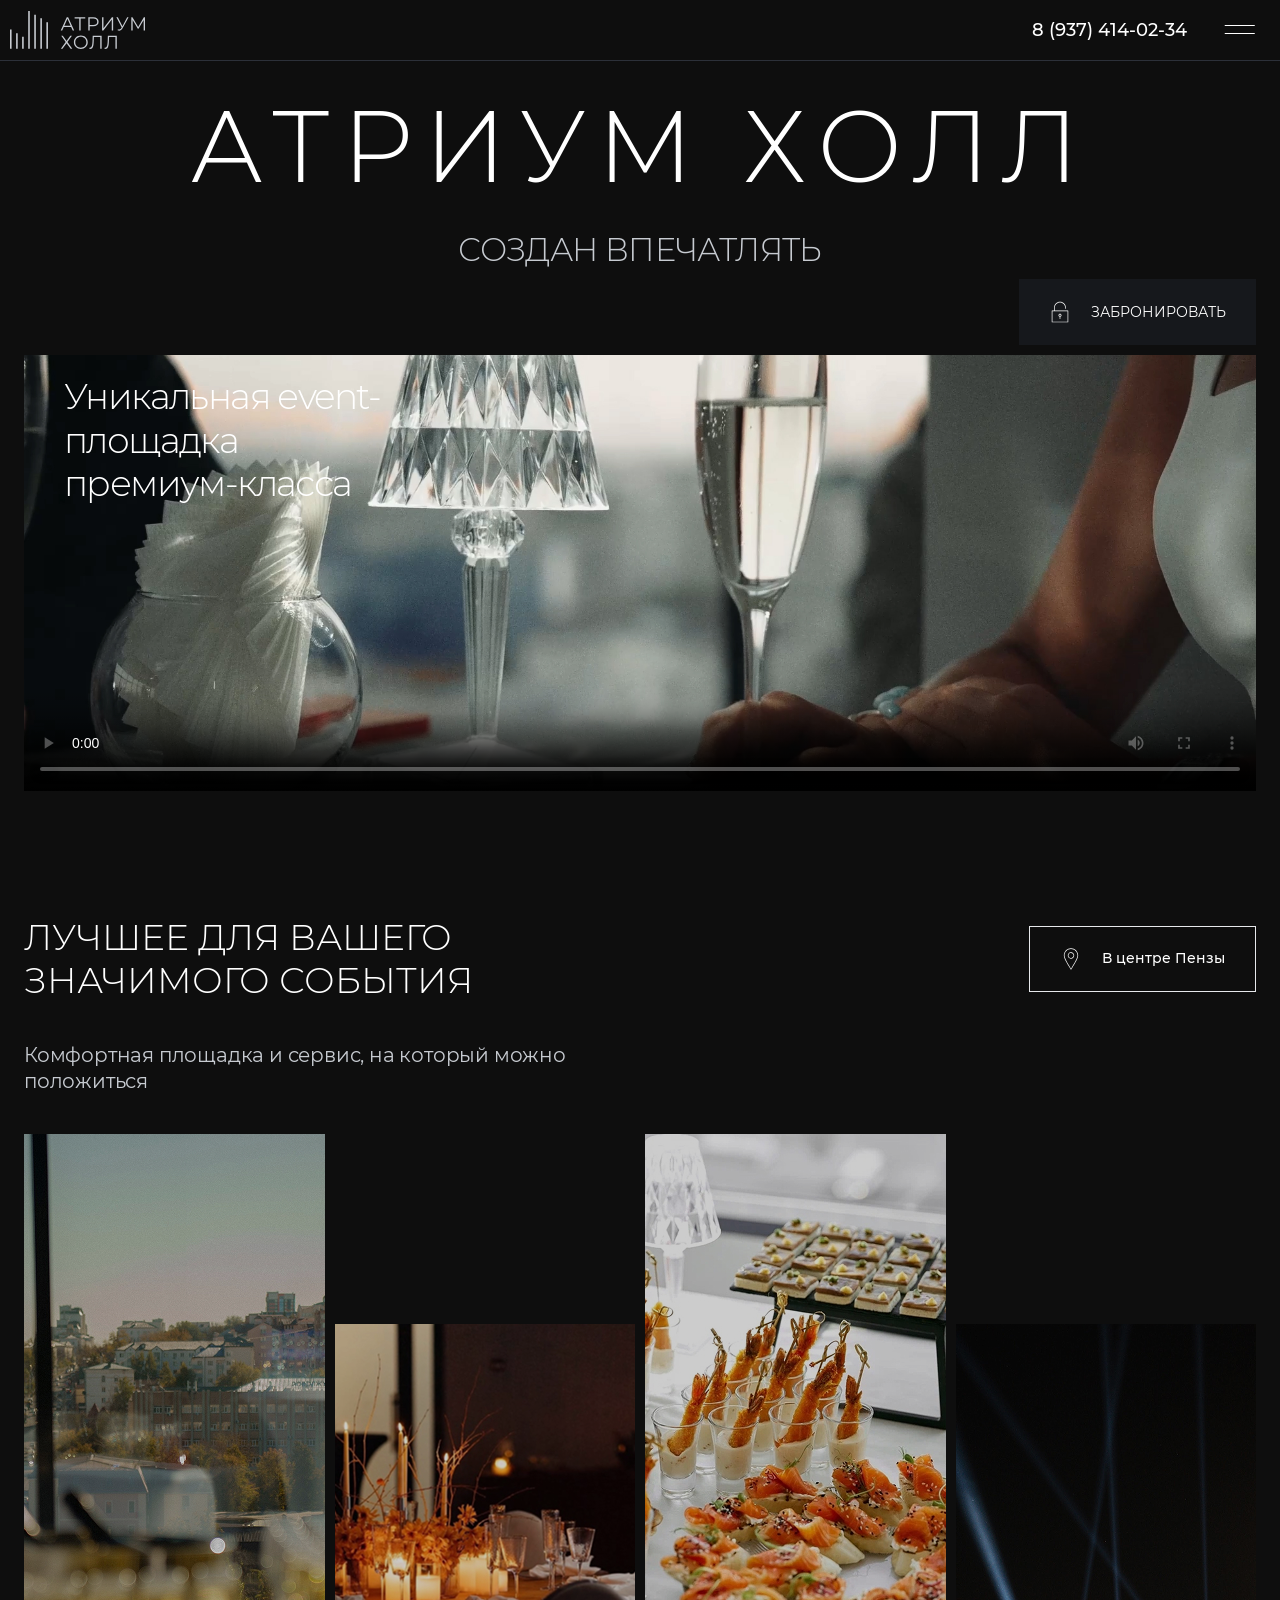
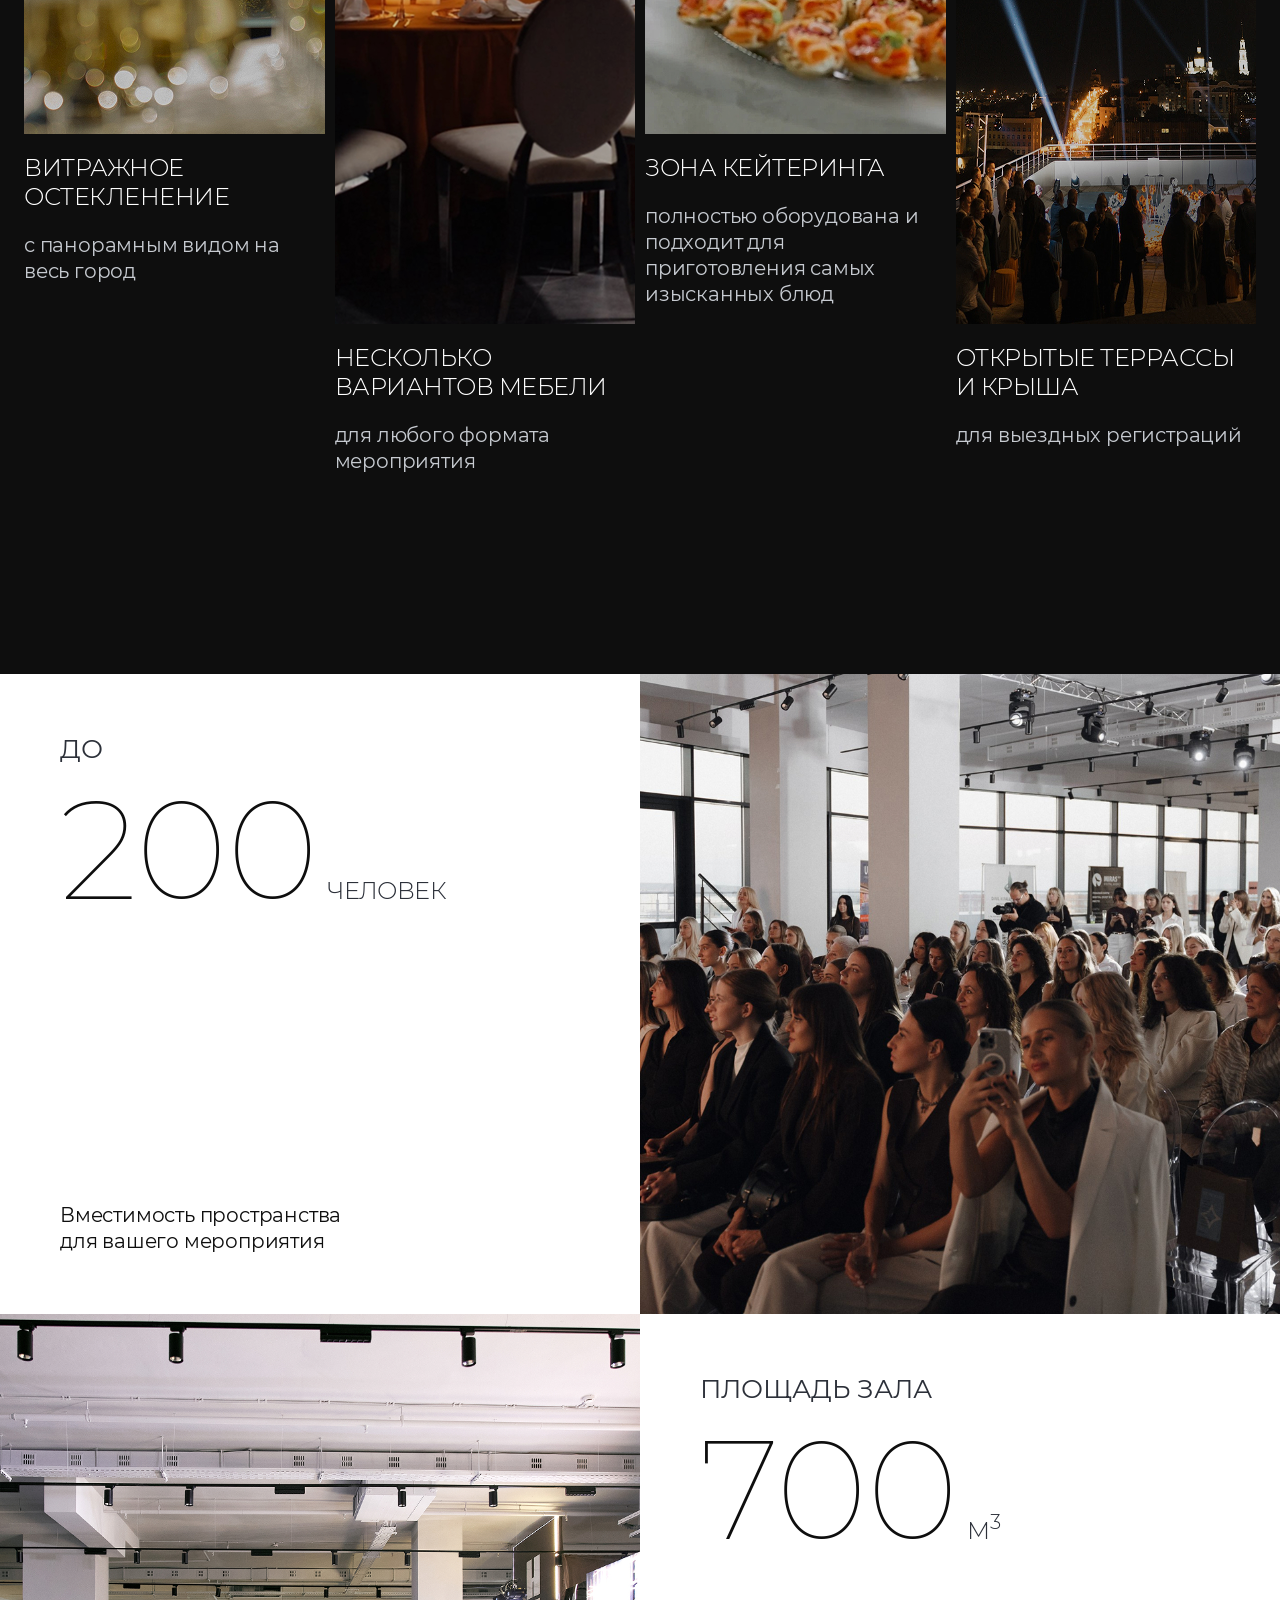
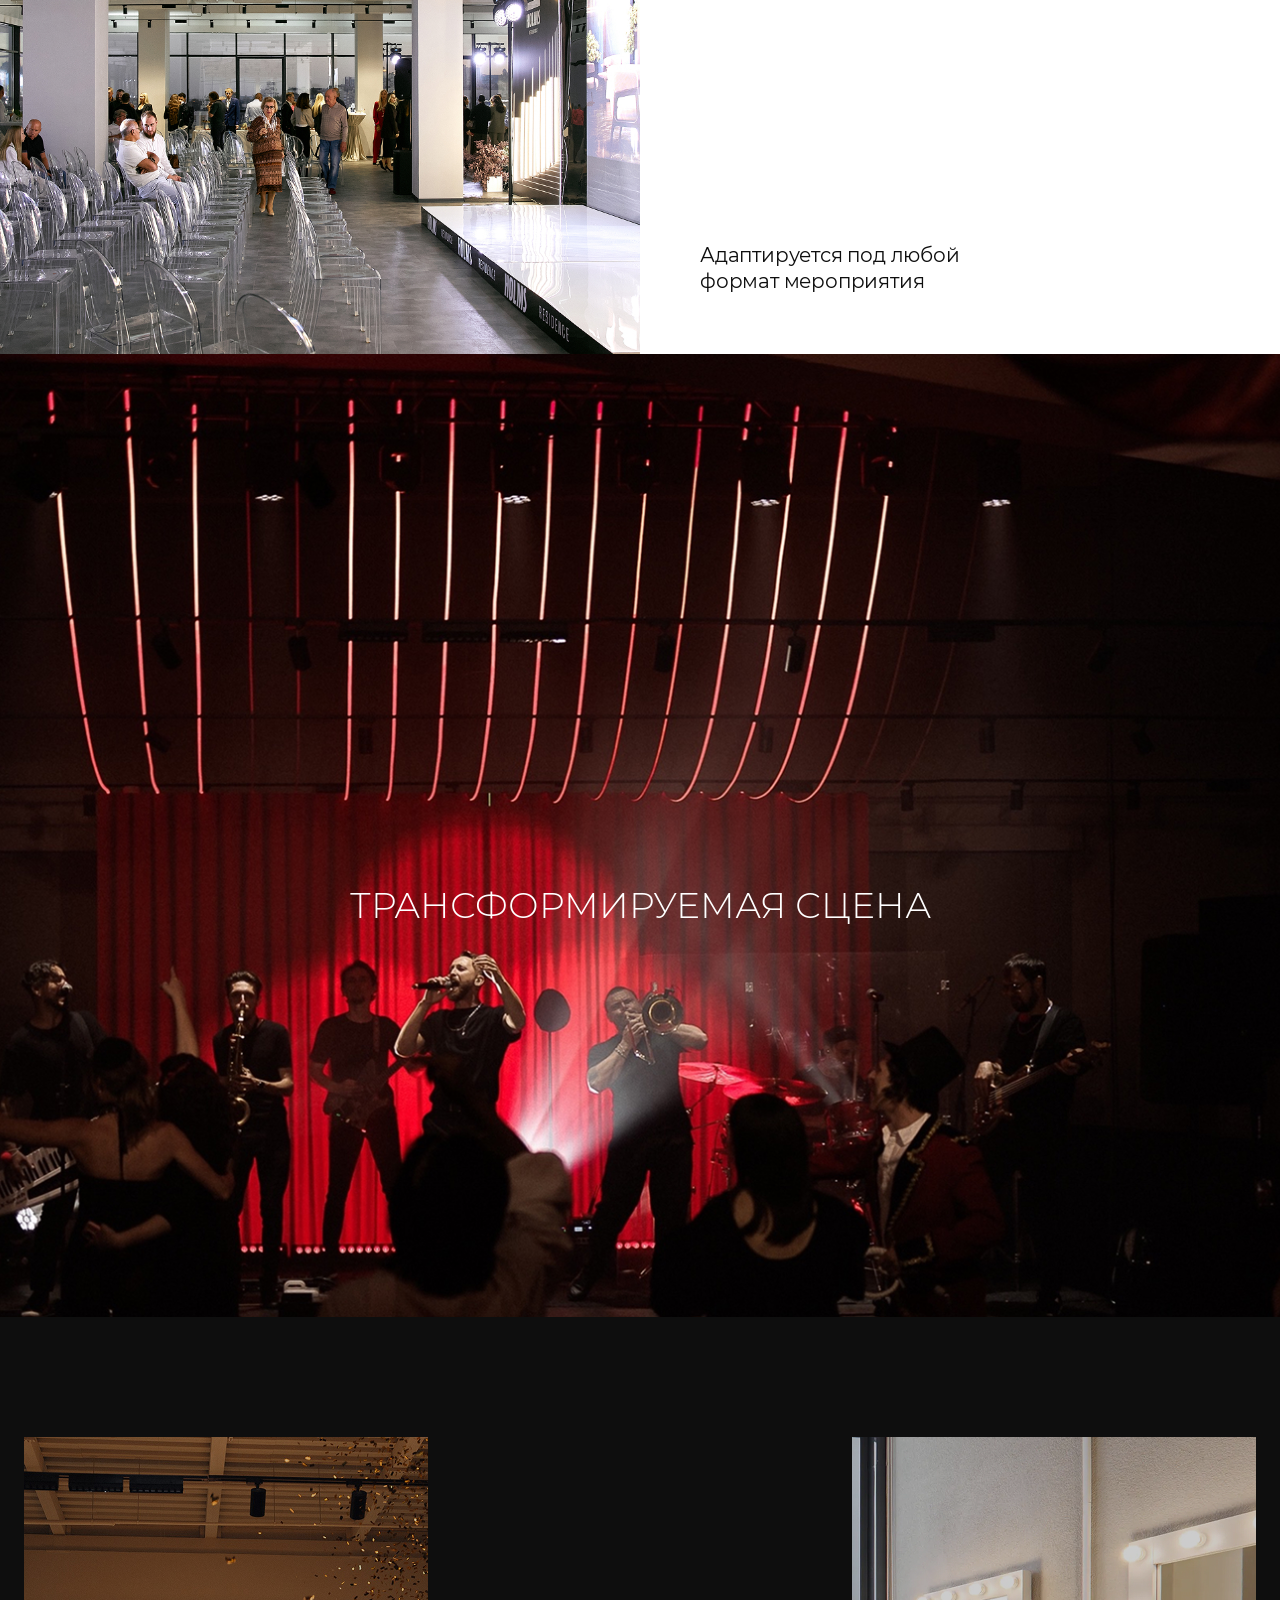
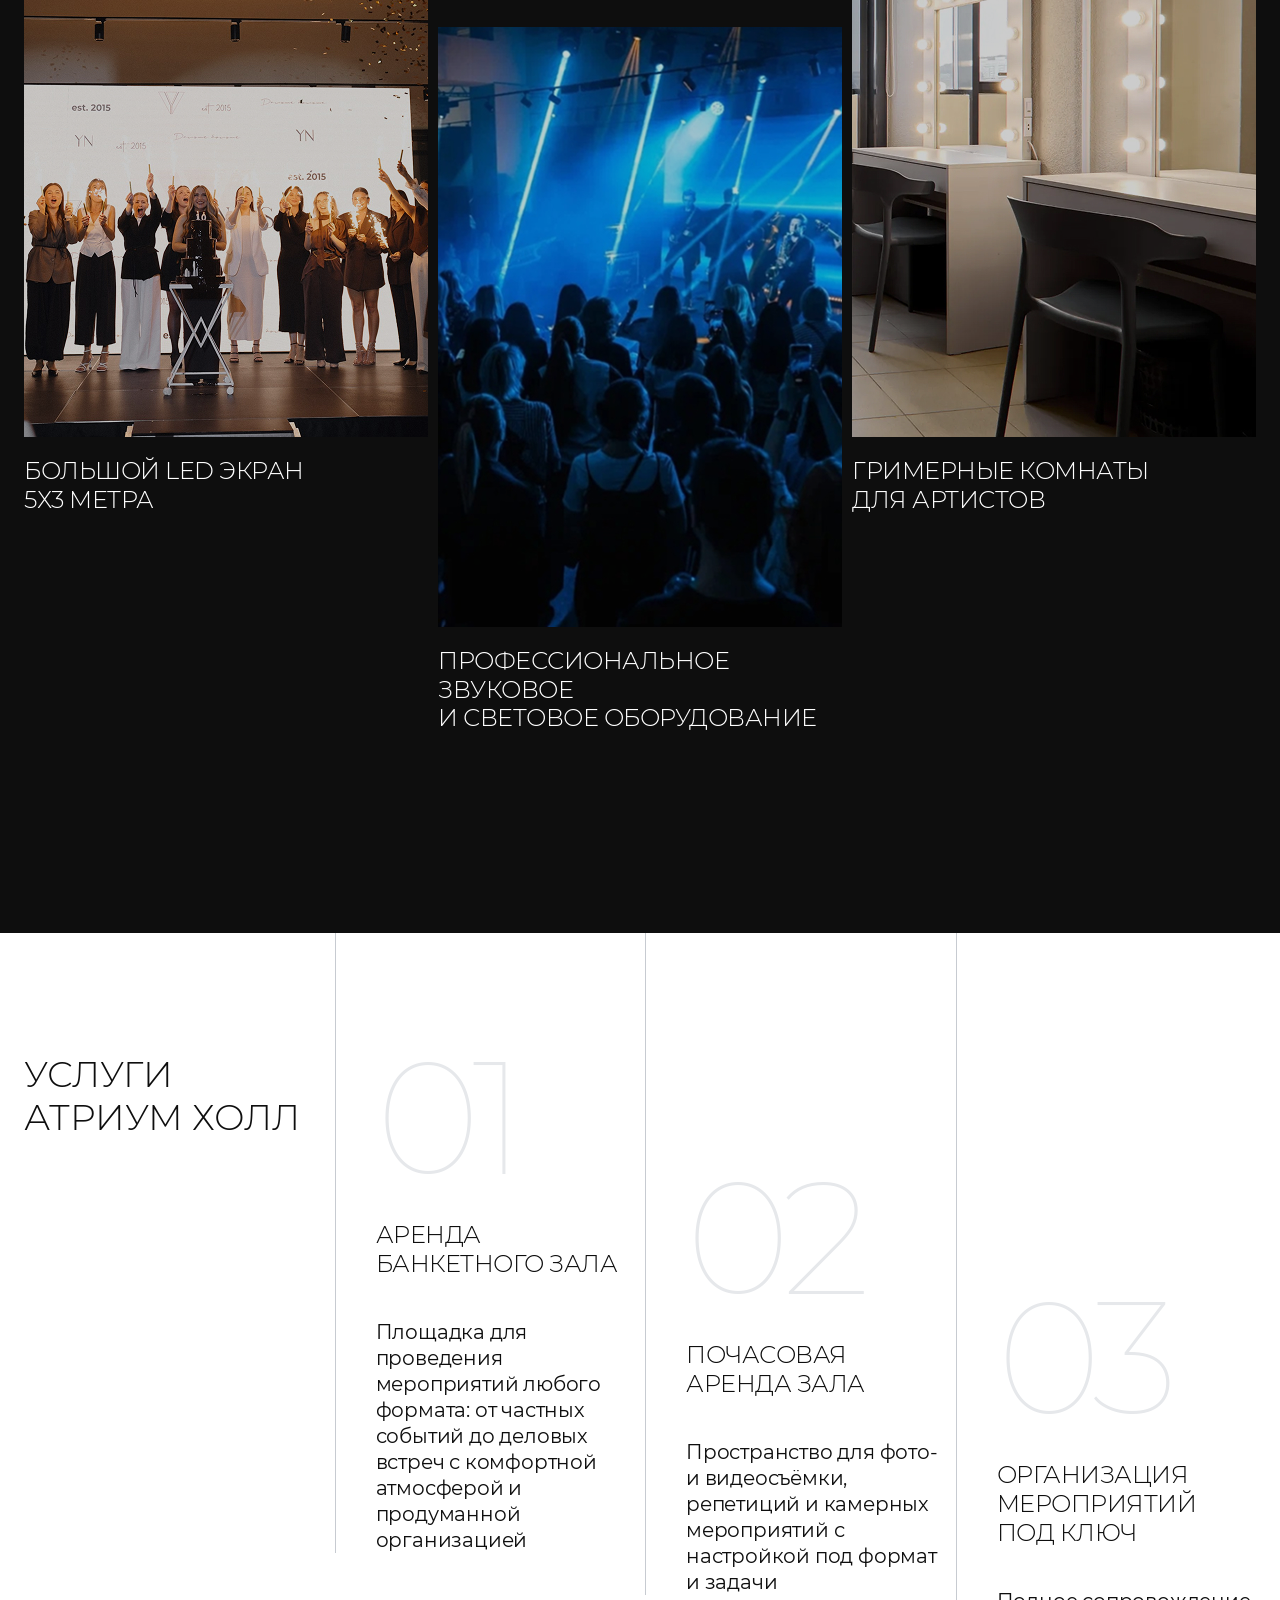
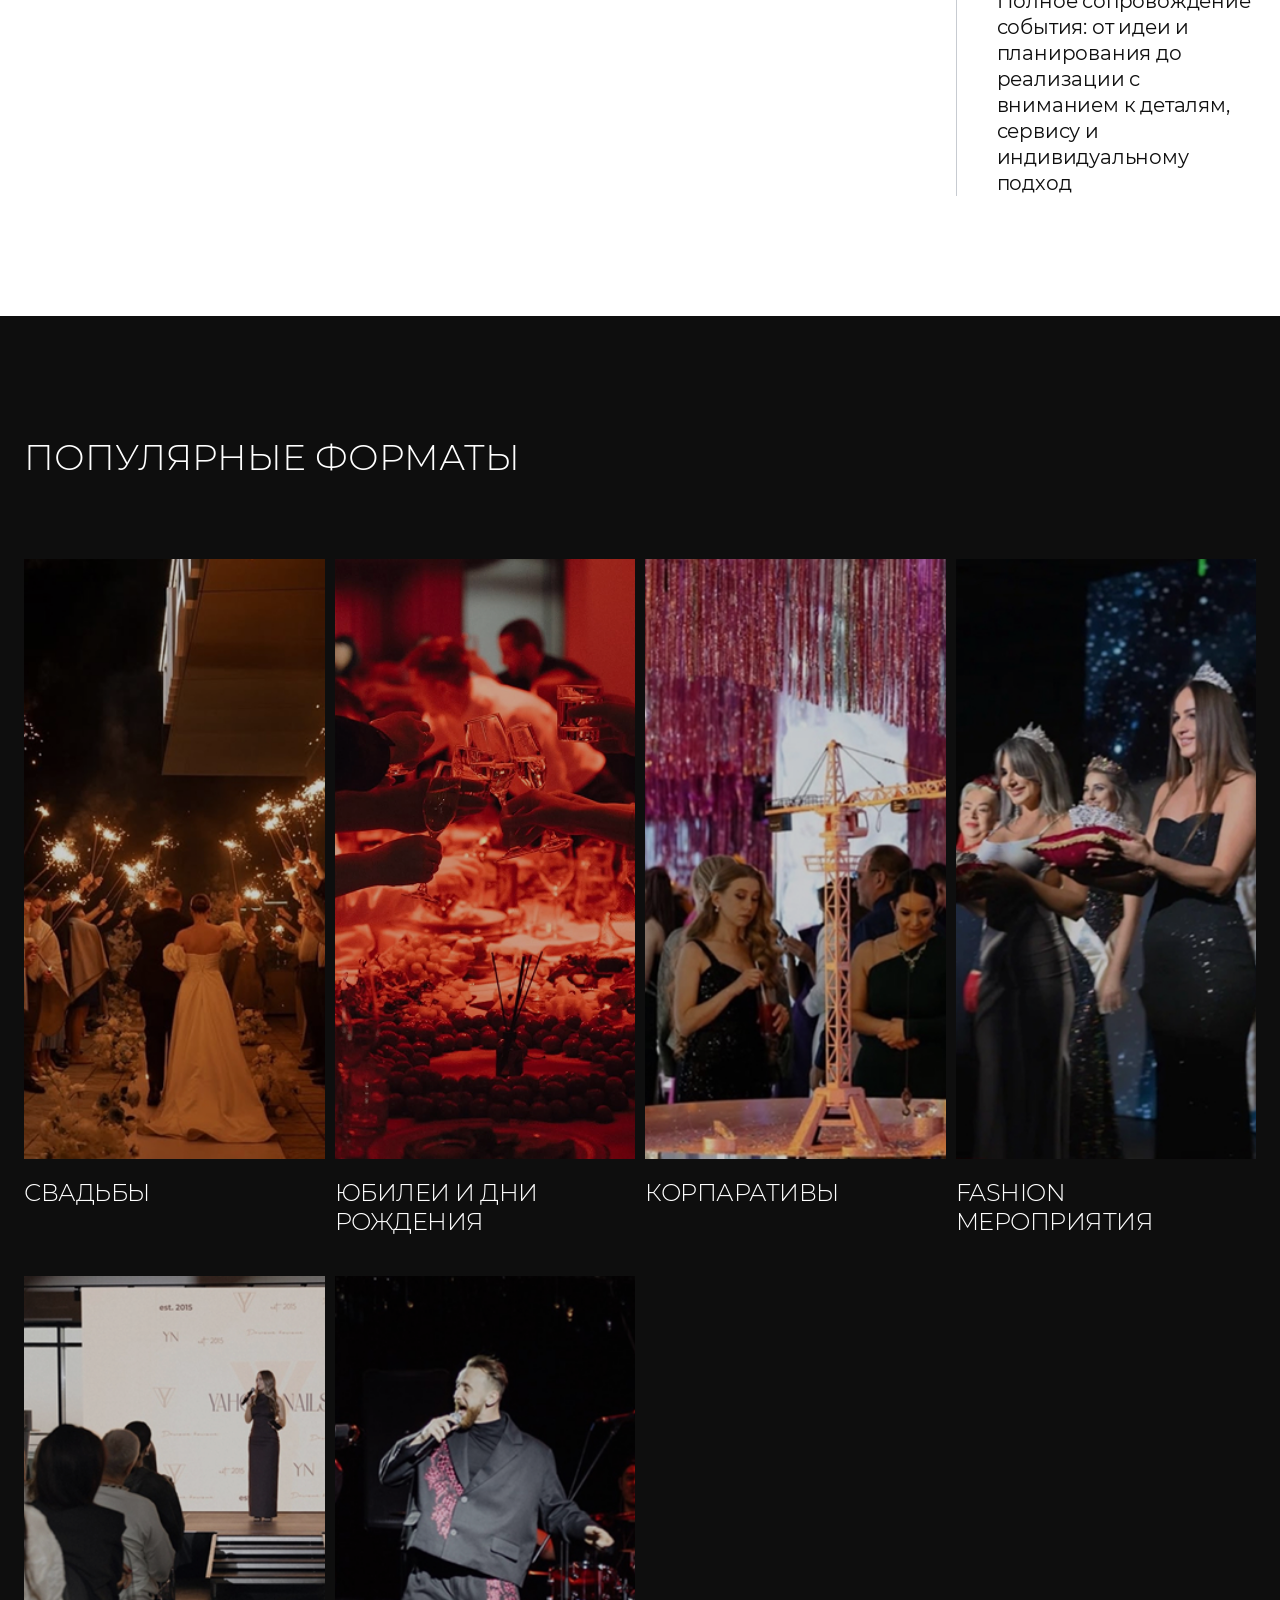
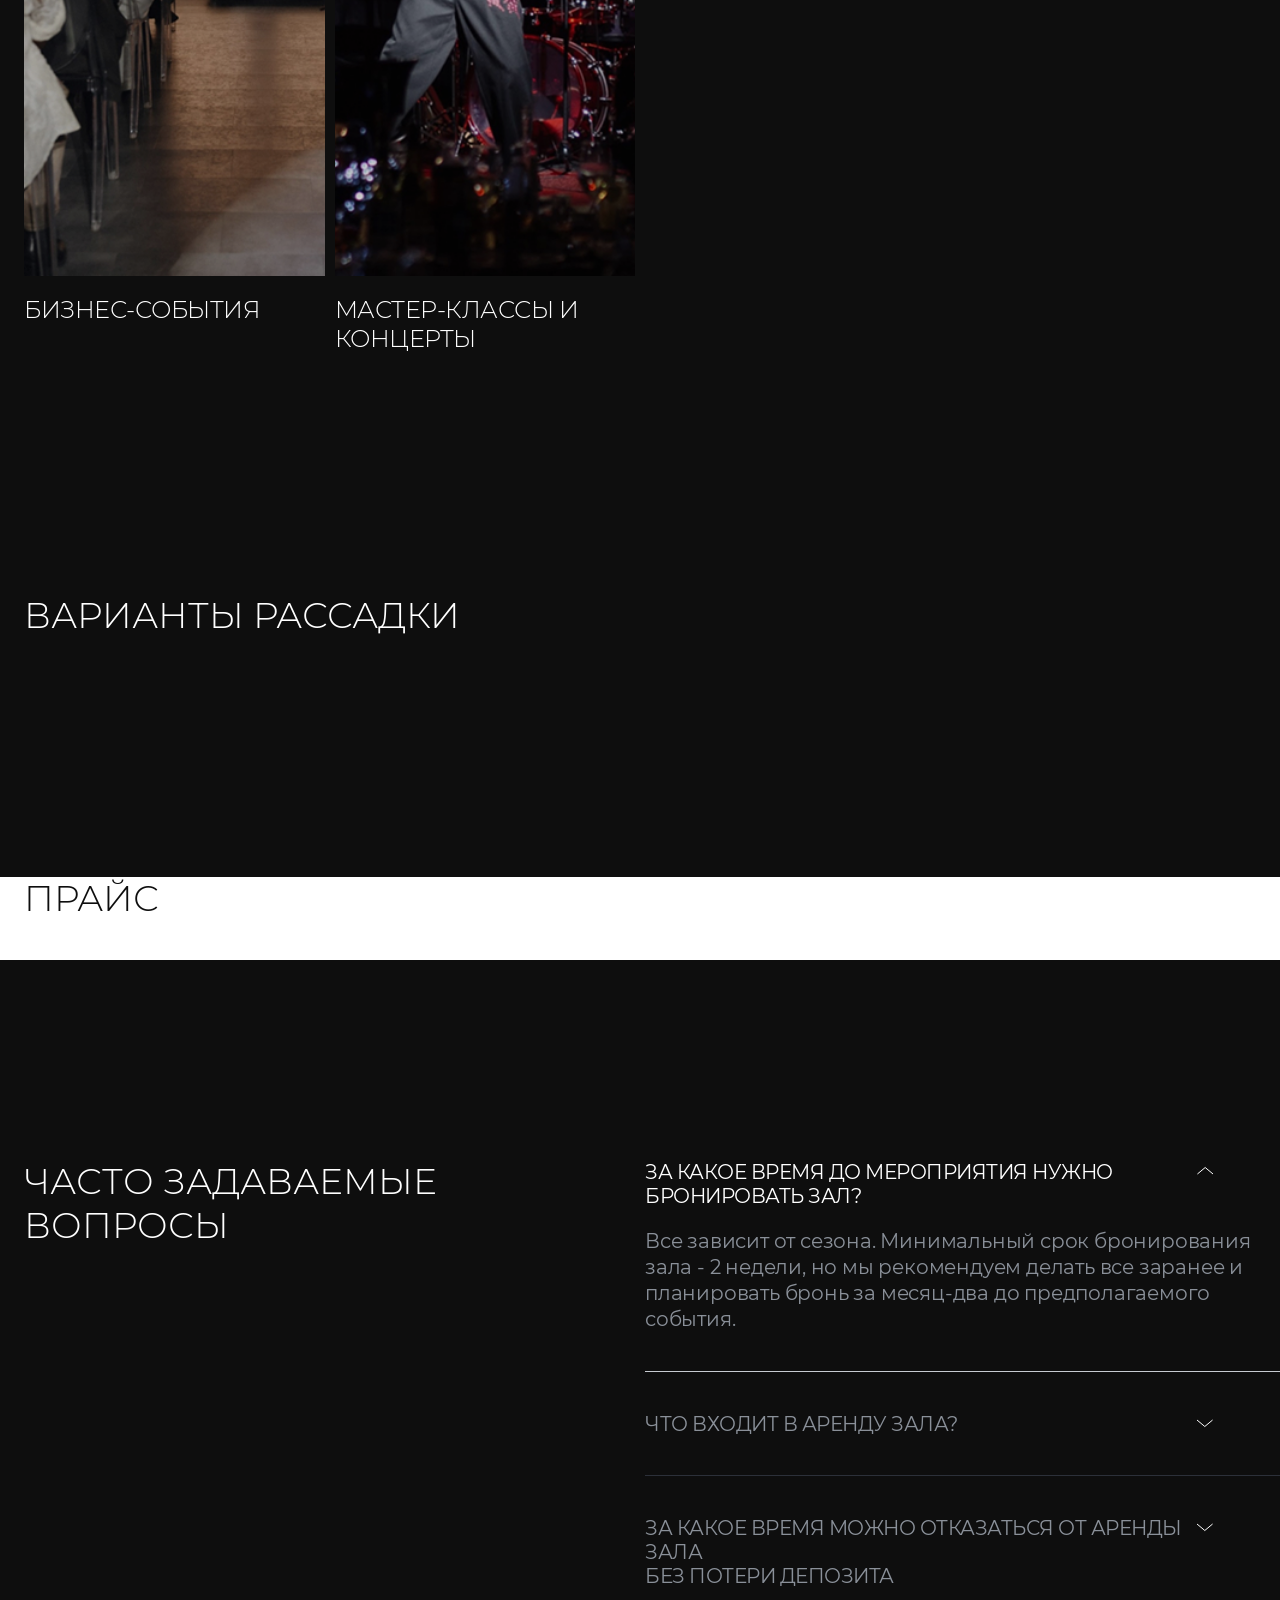
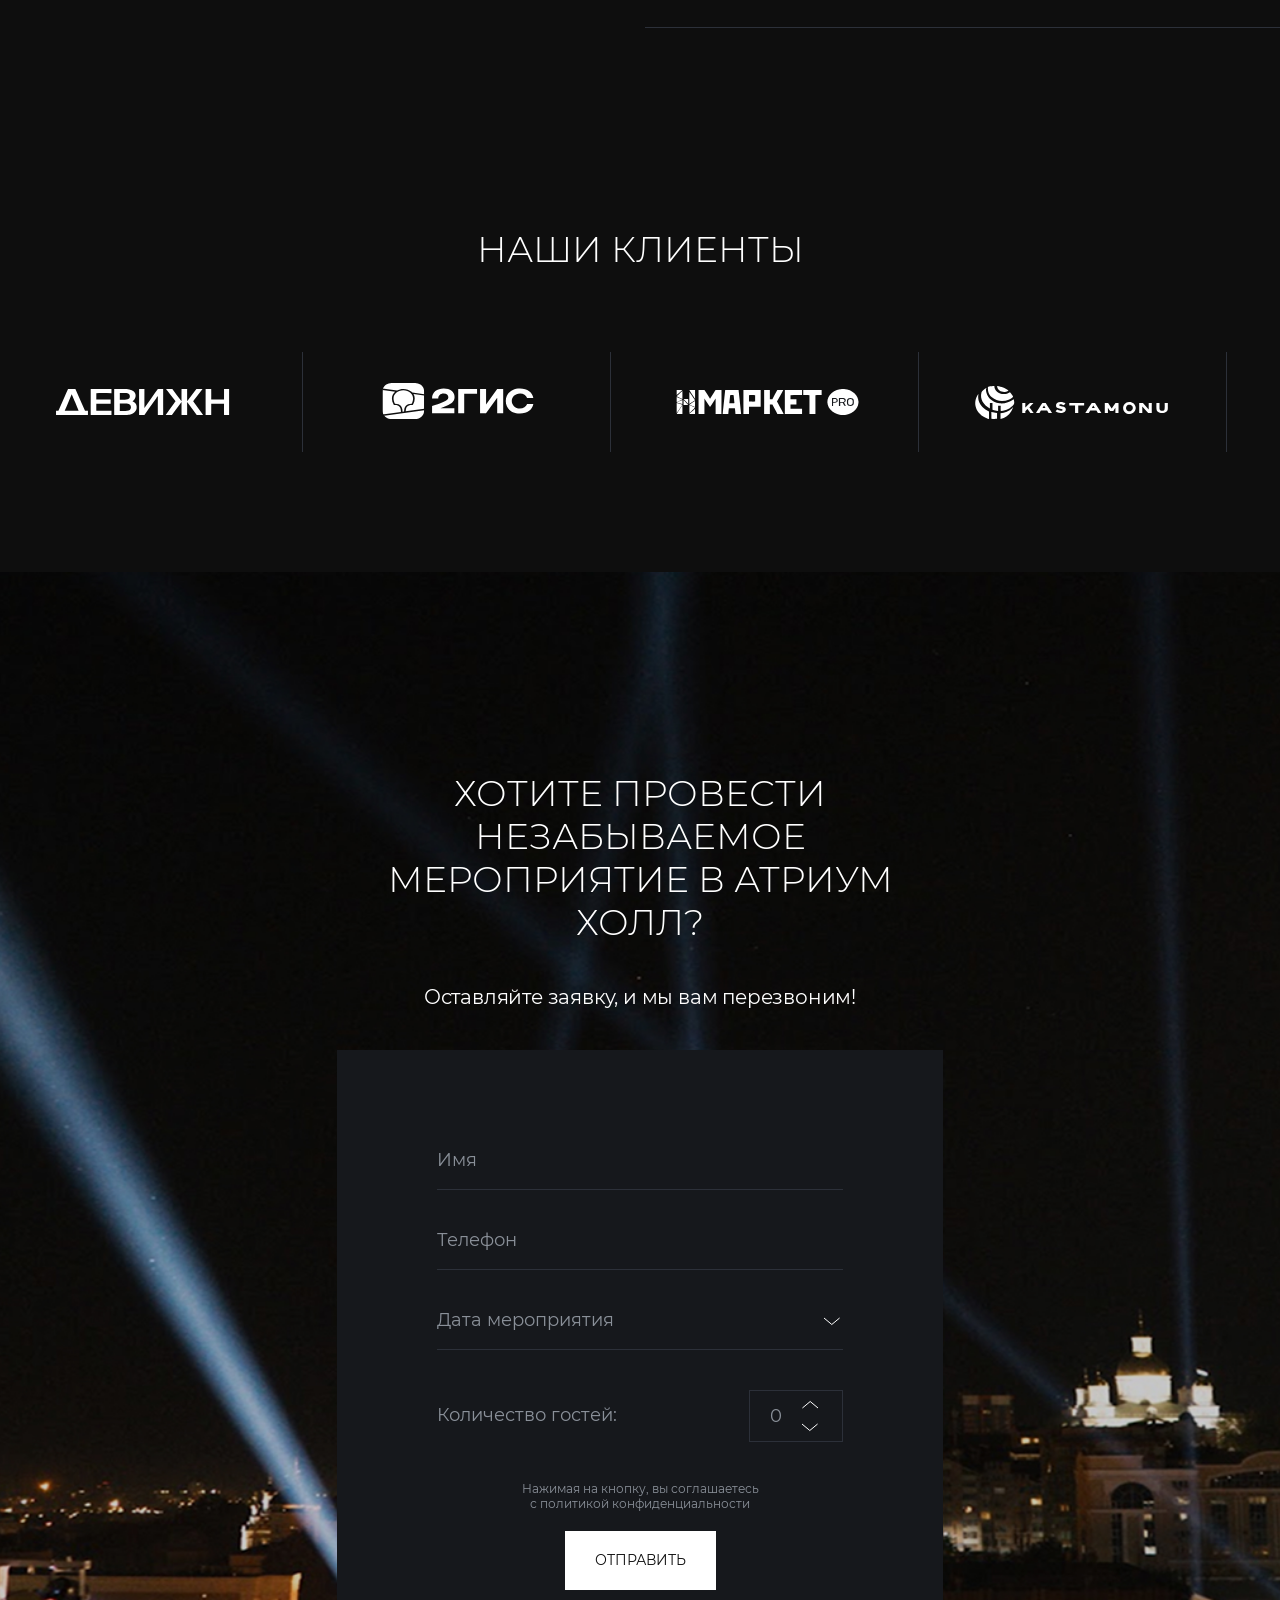
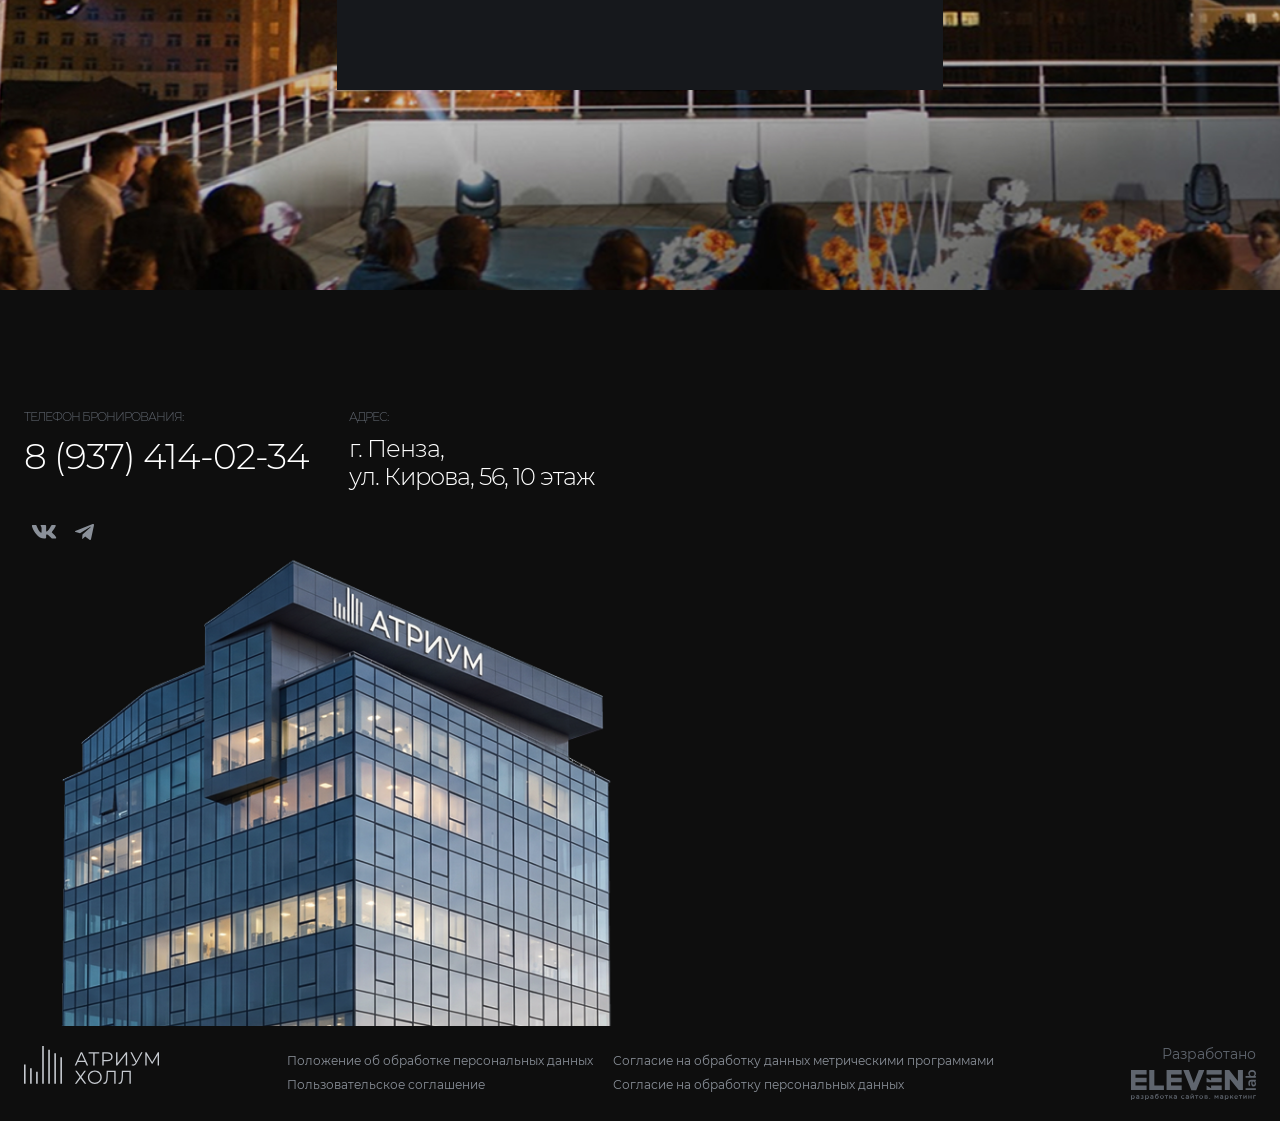
==== index.html @ f6c6a8f1 "media3" ====
<!DOCTYPE html>
<html lang="ru">

<head>
  <meta charset="UTF-8">
  <meta http-equiv="X-UA-Compatible" content="IE=edge">
  <meta name="viewport" content="width=device-width, initial-scale=1.0">
  <title>Atrium Holl</title>

  <meta property="og:image" content="path/to/image.jpg">
  <link rel="shortcut icon" href="img/favicon/favicon.ico" type="image/x-icon">

  <!-- add plugins css -->
  <link rel="stylesheet" href="css/bootstrap.min.css">
  <link rel="stylesheet" href="css/slick.css">
  <link rel="stylesheet" href="css/jquery-ui.css">
  <!-- add plugins css end -->

  <link rel="stylesheet" href="css/style.css">
  <link rel="stylesheet" href="css/header.css">
  <link rel="stylesheet" href="css/footer.css">
  <link rel="stylesheet" href="css/main.css">
  <link rel="stylesheet" href="css/media.css">
</head>

<body>
  <div class="menu-overlay"></div>
  <header>
    <div class="container">
      <div class="row">
        <div class="col-12 d-flex flex-wrap align-items-center">
          <a href="index.html" class="logo"><img src="img/logo.svg" alt=""></a>
          <nav class="nav-menu">
            <ul class="menu my-ul">
              <li><a href="#why" class="go_to">Почему мы?</a></li>
              <li><a href="#services" class="go_to">Услуги</a></li>
              <li><a href="#formats" class="go_to">Популярные форматы</a></li>
              <li><a href="#variable" class="go_to">Варианты рассадки</a></li>
              <li><a href="#prices" class="go_to">Прайс</a></li>
              <li><a href="#clients" class="go_to">Наши клиенты</a></li>
              <li><a href="#question" class="go_to">Вопросы</a></li>
              <li><a href="#contacts" class="go_to">Контакты</a></li>
            </ul>
            <a href="#" class="btn btn-white btn-callback" data-bs-toggle="modal"
              data-bs-target="#callbackModal">Оставить заявку</a>
          </nav>

          <a href="tel:+79374140234" class="phone">8 (937) 414-02-34</a>
          <a href="#" class="btn btn-white btn-callback" data-bs-toggle="modal" data-bs-target="#callbackModal">Оставить
            заявку</a>

          <a href="#" class="btn-burger"></a>
        </div>
      </div>
    </div>
  </header>

  <main class="home">
    <div class="container">
      <div class="row">
        <div class="col-12 text-center">
          <h1>Атриум холл</h1>
          <div class="subtitle-text color-gray h3 mb-10">Создан впечатлять</div>
        </div>
        <div class="col-12 mb-10 d-none d-lg-block">
          <a href="#" class="btn btn-dark btn-lg btn-book" data-bs-toggle="modal" data-bs-target="#bookModal">
            <svg class="svg-icon btn-icon">
              <use xlink:href="img/sprite.svg#lock-icon"></use>
            </svg>
            <span>Забронировать</span>
          </a>
        </div>

        <div class="col-12">
          <div class="video-wrapper w-100">
            <div class="video-wrapper__text">Уникальная еvent-площадка премиум-класса</div>

            <video width="100%" controls poster="img/video-preview.jpg" class="video-box">
              <source src="img/atrium-video.mp4" type="video/mp4" />
            </video>
          </div>
        </div>

        <div class="col-12 d-block d-lg-none">
          <a href="#" class="btn btn-white btn-callback" data-bs-toggle="modal" data-bs-target="#callbackModal">
            <span>Оставить заявку</span>
          </a>
        </div>
      </div>
    </div>
  </main>

  <section class="advantages">
    <div class="container">
      <div class="row align-items-center">
        <div class="col-12 col-lg-6">
          <h2>лучшее для вашего <br>
            значимого события</h2>
        </div>
        <div class="col-6 mb-40 order-lg-1">
          <div class="box-text color-gray">
            <p>Комфортная площадка и сервис, на который можно положиться</p>
          </div>
        </div>
        <div class="col-6 mb-40">
          <a href="#contacts" class="btn btn-border btn-lg font-500 go_to btn-location">
            <svg class="svg-icon btn-icon">
              <use xlink:href="img/sprite.svg#location-icon"></use>
            </svg>
            <span>В центре Пензы</span>
          </a>
        </div>

      </div>

      <div class="row advantages-row">
        <div class="col-3 advantages-column">
          <div class="advantages-box">
            <div class="advantages-box__img"><img src="img/advantages-img1.jpg" alt=""></div>
            <div class="advantages-box__body">
              <div class="h4">Витражное
                остекленение</div>
              <div class="box-text color-gray">
                <p>с панорамным видом на весь город</p>
              </div>
            </div>
          </div>
        </div>
        <div class="col-3 advantages-column">
          <div class="advantages-box">
            <div class="advantages-box__img"><img src="img/advantages-img2.jpg" alt=""></div>
            <div class="advantages-box__body">
              <div class="h4">Несколько вариантов
                мебели</div>
              <div class="box-text color-gray">
                <p>для любого формата мероприятия</p>
              </div>
            </div>
          </div>
        </div>
        <div class="col-3 advantages-column">
          <div class="advantages-box">
            <div class="advantages-box__img"><img src="img/advantages-img3.jpg" alt=""></div>
            <div class="advantages-box__body">
              <div class="h4">зона
                кейтеринга</div>
              <div class="box-text color-gray">
                <p>полностью оборудована и подходит для приготовления самых изысканных блюд</p>
              </div>
            </div>
          </div>
        </div>
        <div class="col-3 advantages-column">
          <div class="advantages-box">
            <div class="advantages-box__img"><img src="img/advantages-img4.jpg" alt=""></div>
            <div class="advantages-box__body">
              <div class="h4">Открытые террассы
                и крыша</div>
              <div class="box-text color-gray">
                <p>для выездных регистраций</p>
              </div>
            </div>
          </div>
        </div>
      </div>
    </div>
  </section>

  <div class="benefits w-100">
    <div class="benefits-row">
      <div class="benefits-row__content">
        <span>до</span>
        <div class="h3">200<span>человек</span></div>
        <div class="box-text">
          <p>Вместимость пространства для вашего мероприятия</p>
        </div>
      </div>
      <div class="benefits-row__image"><img src="img/benefit-img1.jpg" alt=""></div>
    </div>
    <div class="benefits-row">
      <div class="benefits-row__image"><img src="img/benefit-img2.jpg" alt=""></div>
      <div class="benefits-row__content">
        <span>площадь зала</span>
        <div class="h3">700<span>м<sup>3</sup></span></div>
        <div class="box-text">
          <p>Адаптируется под любой формат мероприятия</p>
        </div>
      </div>
    </div>
  </div>

  <section class="scene-section">
    <div class="container">
      <div class="row">
        <div class="col-12">
          <h2>Трансформируемая сцена</h2>
        </div>
      </div>
    </div>
  </section>

  <div class="advantages-scene">
    <div class="container">
      <div class="row">
        <div class="col-12 col-lg-4 advantages-scene-column">
          <div class="advantages-box">
            <div class="advantages-box__img"><img src="img/advantages-img5.jpg" alt=""></div>
            <div class="advantages-box__body">
              <div class="h4">Большой LED экран <br>
                5х3 метра</div>
            </div>
          </div>
        </div>
        <div class="col-12 col-lg-4 advantages-scene-column">
          <div class="advantages-box">
            <div class="advantages-box__img"><img src="img/advantages-img6.jpg" alt=""></div>
            <div class="advantages-box__body">
              <div class="h4">Профессиональное звуковое <br>
                и световое оборудование</div>
            </div>
          </div>
        </div>
        <div class="col-12 col-lg-4 advantages-scene-column">
          <div class="advantages-box">
            <div class="advantages-box__img"><img src="img/advantages-img7.jpg" alt=""></div>
            <div class="advantages-box__body">
              <div class="h4">Гримерные комнаты <br>
                для артистов</div>
            </div>
          </div>
        </div>
      </div>
    </div>
  </div>

  <section class="services bg-white" id="services">
    <div class="container">
      <div class="row">
        <div class="col-12 col-xl-3">
          <h2>Услуги <br>
            Атриум Холл</h2>
        </div>

        <div class="col-12 col-xl-3">
          <div class="services-card services-card1">
            <div class="services-card__number">01</div>
            <h3 class="h4">Аренда <br>
              банкетного зала</h3>
            <div class="box-text">
              <p>Площадка для проведения мероприятий любого формата: от частных событий до деловых встреч с комфортной
                атмосферой и продуманной организацией</p>
            </div>
          </div>
        </div>
        <div class="col-12 col-xl-3">
          <div class="services-card services-card2">
            <div class="services-card__number">02</div>
            <h3 class="h4">Почасовая
              аренда зала</h3>
            <div class="box-text">
              <p>Пространство для фото- и видеосъёмки, репетиций и камерных мероприятий с настройкой под формат и задачи
              </p>
            </div>
          </div>
        </div>
        <div class="col-12 col-xl-3">
          <div class="services-card services-card3">
            <div class="services-card__number">03</div>
            <h3 class="h4">ОРГАНИЗАЦИЯ МЕРОПРИЯТИЙ ПОД КЛЮЧ</h3>
            <div class="box-text">
              <p>Полное сопровождение события: от идеи и планирования до реализации с вниманием к деталям, сервису
                и индивидуальному подход</p>
            </div>
          </div>
        </div>
      </div>
    </div>
  </section>


  <section class="formats pt-120" id="formats">
    <div class="container">
      <div class="row">
        <div class="col-12 mb-40">
          <h2>Популярные форматы</h2>
        </div>
      </div>

      <div class="row">
        <div class="col-6 col-md-4 col-xl-3 col-xxl-2 advantages-scene-column">
          <div class="advantages-box">
            <div class="advantages-box__img"><img src="img/format1.jpg" alt=""></div>
            <div class="advantages-box__body">
              <div class="h4">Свадьбы</div>
            </div>
          </div>
        </div>

        <div class="col-6 col-md-4 col-xl-3 col-xxl-2 advantages-scene-column">
          <div class="advantages-box">
            <div class="advantages-box__img"><img src="img/format2.jpg" alt=""></div>
            <div class="advantages-box__body">
              <div class="h4">Юбилеи
                и дни рождения</div>
            </div>
          </div>
        </div>

        <div class="col-6 col-md-4 col-xl-3 col-xxl-2 advantages-scene-column">
          <div class="advantages-box">
            <div class="advantages-box__img"><img src="img/format3.jpg" alt=""></div>
            <div class="advantages-box__body">
              <div class="h4">Корпаративы</div>
            </div>
          </div>
        </div>

        <div class="col-6 col-md-4 col-xl-3 col-xxl-2 advantages-scene-column">
          <div class="advantages-box">
            <div class="advantages-box__img"><img src="img/format4.jpg" alt=""></div>
            <div class="advantages-box__body">
              <div class="h4">Fashion
                мероприятия</div>
            </div>
          </div>
        </div>

        <div class="col-6 col-md-4 col-xl-3 col-xxl-2 advantages-scene-column">
          <div class="advantages-box">
            <div class="advantages-box__img"><img src="img/format5.jpg" alt=""></div>
            <div class="advantages-box__body">
              <div class="h4">Бизнес-события</div>
            </div>
          </div>
        </div>

        <div class="col-6 col-md-4 col-xl-3 col-xxl-2 advantages-scene-column">
          <div class="advantages-box">
            <div class="advantages-box__img"><img src="img/format6.jpg" alt=""></div>
            <div class="advantages-box__body">
              <div class="h4">Мастер-классы
                и концерты</div>
            </div>
          </div>
        </div>
      </div>
    </div>
  </section>

  <section class="variable p-200" id="variable">
    <div class="container">
      <div class="row">
        <div class="col-12">
          <h2>Варианты рассадки</h2>

        </div>
      </div>
    </div>
  </section>


  <section class="prices bg-white" id="prices">
    <div class="container">
      <div class="row">
        <div class="col-12 col-lg-6">
          <h2>Прайс</h2>
        </div>
      </div>
    </div>
  </section>

  <section class="question p-200" id="question">
    <div class="container">
      <div class="row">
        <div class="col-12 col-lg-6">
          <h2>Часто задаваемые вопросы</h2>
        </div>

        <div class="col-12 col-lg-6">
          <div class="accordion accordion-question">
            <div class="accordion-item">
              <div class="accordion-header" id="headingOne">
                <button class="accordion-button" type="button" data-bs-toggle="collapse" data-bs-target="#collapseOne"
                  aria-expanded="true" aria-controls="collapseOne">
                  <span>За какое время до мероприятия нужно бронировать зал?</span>
                  <svg class="svg-icon accordion-button__icon">
                    <use xlink:href="img/sprite.svg#arrow-bottom"></use>
                  </svg>
                </button>
              </div>
              <div id="collapseOne" class="accordion-collapse collapse show" aria-labelledby="headingOne"
                data-bs-parent="#accordionExample">
                <div class="accordion-body">
                  <div class="box-text">
                    <p>Все зависит от сезона. Минимальный срок бронирования зала - 2 недели, но мы рекомендуем делать
                      все заранее и планировать бронь за месяц-два до предполагаемого события.</p>
                  </div>
                </div>
              </div>
            </div>
            <div class="accordion-item">
              <div class="accordion-header" id="headingTwo">
                <button class="accordion-button collapsed" type="button" data-bs-toggle="collapse"
                  data-bs-target="#collapseTwo" aria-expanded="false" aria-controls="collapseTwo">
                  <span>Что входит в аренду зала?</span>
                  <svg class="svg-icon accordion-button__icon">
                    <use xlink:href="img/sprite.svg#arrow-bottom"></use>
                  </svg>
                </button>
              </div>
              <div id="collapseTwo" class="accordion-collapse collapse" aria-labelledby="headingTwo"
                data-bs-parent="#accordionExample">
                <div class="accordion-body">
                  <div class="box-text">
                    <p>Все зависит от сезона. Минимальный срок бронирования зала - 2 недели, но мы рекомендуем делать
                      все заранее и планировать бронь за месяц-два до предполагаемого события.</p>
                  </div>
                </div>
              </div>
            </div>
            <div class="accordion-item">
              <div class="accordion-header" id="headingThree">
                <button class="accordion-button collapsed" type="button" data-bs-toggle="collapse"
                  data-bs-target="#collapseThree" aria-expanded="false" aria-controls="collapseThree">
                  <span>За какое время можно отказаться от аренды зала <br>без потери депозита</span>
                  <svg class="svg-icon accordion-button__icon">
                    <use xlink:href="img/sprite.svg#arrow-bottom"></use>
                  </svg>
                </button>
              </div>
              <div id="collapseThree" class="accordion-collapse collapse" aria-labelledby="headingThree"
                data-bs-parent="#accordionExample">
                <div class="accordion-body">
                  <div class="box-text">
                    <p>Все зависит от сезона. Минимальный срок бронирования зала - 2 недели, но мы рекомендуем делать
                      все заранее и планировать бронь за месяц-два до предполагаемого события.</p>
                  </div>
                </div>
              </div>
            </div>
          </div>
        </div>
      </div>
    </div>
  </section>

  <section class="clients pb-120" id="clients">
    <div class="container">
      <div class="row">
        <div class="col-12 mb-40 text-center">
          <h2>Наши клиенты</h2>
        </div>
      </div>

    </div>

    <div class="clients-wrapper">
      <div class="client-box"><img src="img/client1.svg" alt=""></div>
      <div class="client-box"><img src="img/client2.svg" alt=""></div>
      <div class="client-box"><img src="img/client3.svg" alt=""></div>
      <div class="client-box"><img src="img/client4.svg" alt=""></div>
      <div class="client-box"><img src="img/client5.svg" alt=""></div>
      <div class="client-box"><img src="img/client6.svg" alt=""></div>
      <div class="client-box"><img src="img/client2.svg" alt=""></div>
    </div>
  </section>

  <section class="callback p-200">
    <div class="container">
      <div class="row">
        <div class="col-12 offset-lg-3 col-lg-6 text-center mb-40">
          <h2>ХОТИТЕ ПРОВЕСТИ НЕЗАБЫВАЕМОЕ МЕРОПРИЯТИЕ В АТРИУМ ХОЛЛ?</h2>
          <div class="box-text">
            <p>Оставляйте заявку, и мы вам перезвоним!</p>
          </div>
        </div>

        <div class="col-12">
          <div class="callback-wrapper">
            <form method="post" class="form-callback">
              <label>
                <input type="text" placeholder="Имя" name="name">
              </label>
              <label>
                <input type="text" placeholder="Телефон" name="phone" required>
              </label>
              <label class="label-datepicker">
                <input type="text" name="datepicker" class="datepicker" placeholder="Дата мероприятия">
              </label>

              <div class="number-guests">
                <p>Количество гостей:</p>

                <label class="label-number-guests amount">
                  <span class="amount-up"><svg class="svg-icon">
                      <use xlink:href="img/sprite.svg#arrow-top"></use>
                    </svg></span>
                  <input type="text" name="number_guests" value="0">
                  <span class="amount-down"><svg class="svg-icon">
                      <use xlink:href="img/sprite.svg#arrow-bottom"></use>
                    </svg></span>
                </label>
              </div>
              <div class="form-footer">
                <div class="consent">Нажимая на кнопку, вы соглашаетесь <br>
                  с политикой конфиденциальности</div>

                <button class="btn btn-white m-auto" type="submit">Отправить</button>
              </div>
            </form>
          </div>
        </div>
      </div>
    </div>
  </section>

  <section class="contacts" id="contacts">
    <div class="container">
      <div class="row">
        <div class="col-12 col-lg-6">
          <div class="contacts-content w-100">
            <div class="contacts-content-row">
              <div class="contacts-card">
                <span>Телефон бронирования:</span>
                <a href="tel:+79374140234" class="h2">8 (937) 414-02-34</a>
              </div>

              <div class="contacts-card address-card">
                <span>Адрес:</span>
                <p>г. Пенза, <br>
                  ул. Кирова, 56, 10 этаж</p>
              </div>
              <ul class="list-social my-ul d-flex d-md-none">
                <li>
                  <a href="#">
                    <svg class="svg-icon">
                      <use xlink:href="img/sprite.svg#vk-icon"></use>
                    </svg>
                  </a>
                </li>
                <li>
                  <a href="#">
                    <svg class="svg-icon">
                      <use xlink:href="img/sprite.svg#tg-icon"></use>
                    </svg>
                  </a>
                </li>
              </ul>
            </div>
            <ul class="list-social my-ul d-none d-md-flex">
              <li>
                <a href="#">
                  <svg class="svg-icon">
                    <use xlink:href="img/sprite.svg#vk-icon"></use>
                  </svg>
                </a>
              </li>
              <li>
                <a href="#">
                  <svg class="svg-icon">
                    <use xlink:href="img/sprite.svg#tg-icon"></use>
                  </svg>
                </a>
              </li>
            </ul>
            <div class="contacts-content__img"><img src="img/contact-img.png" alt=""></div>
          </div>
        </div>
        <div class="col-12 col-lg-6">
          <div class="map-wrapper" id="map"></div>
        </div>
      </div>
    </div>
  </section>

  <footer>
    <div class="container">
      <div class="row">
        <div class="col-12 col-xl-2">
          <a href="index.html" class="logo"><img src="img/logo.svg" alt=""></a>
        </div>

        <div class="col-12 col-xl-8 d-flex flex-wrap justify-content-center align-items-center">
          <ul class="menu-document my-ul">
            <li><a href="#">Положение об обработке персональных данных</a></li>
            <li><a href="#">Пользовательское соглашение</a></li>
          </ul>

          <ul class="menu-document my-ul">
            <li><a href="#">Согласие на обработку данных метрическими программами</a></li>
            <li><a href="#">Согласие на обработку персональных данных</a></li>
          </ul>
        </div>

        <div class="col-12 col-xl-2">
          <a href="index.html" class="logo-developer">
            <span>Разработано</span><svg class="svg-icon">
              <use xlink:href="img/sprite.svg#logo-developer"></use>
            </svg></a>
        </div>
      </div>
    </div>
  </footer>

  <!-- add plugins js-->
  <script src="js/jquery.min.js"></script>
  <script src="js/bootstrap.bundle.min.js"></script>
  <script src="js/slick.min.js"></script>
  <script src="js/jquery.maskedinput.min.js"></script>
  <script src="js/jquery-ui.js"></script>
  <script src="https://api-maps.yandex.ru/2.1/?lang=ru_RU"></script>
  <!-- add plugins js end-->

  <script src="js/common.js"></script>

</body>

</html>
---- css/style.css ----
@font-face {
  font-family: "Montserrat";
  font-weight: 100;
  font-style: normal;
  src: url("../fonts/Montserrat/Montserrat-Thin.eot");
  src: url("../fonts/Montserrat/Montserrat-Thin.eot?#iefix") format("embedded-opentype"), url("../fonts/Montserrat/Montserrat-Thin.woff") format("woff"), url("../fonts/Montserrat/Montserrat-Thin.ttf") format("truetype");
}
@font-face {
  font-family: "Montserrat";
  font-weight: 300;
  font-style: normal;
  src: url("../fonts/Montserrat/Montserrat-Light.eot");
  src: url("../fonts/Montserrat/Montserrat-Light.eot?#iefix") format("embedded-opentype"), url("../fonts/Montserrat/Montserrat-Light.woff") format("woff"), url("../fonts/Montserrat/Montserrat-Light.ttf") format("truetype");
}
@font-face {
  font-family: "Montserrat";
  font-weight: 400;
  font-style: normal;
  src: url("../fonts/Montserrat/Montserrat-Regular.eot");
  src: url("../fonts/Montserrat/Montserrat-Regular.eot?#iefix") format("embedded-opentype"), url("../fonts/Montserrat/Montserrat-Regular.woff") format("woff"), url("../fonts/Montserrat/Montserrat-Regular.ttf") format("truetype");
}
@font-face {
  font-family: "Montserrat";
  font-weight: 500;
  font-style: normal;
  src: url("../fonts/Montserrat/Montserrat-Medium.eot");
  src: url("../fonts/Montserrat/Montserrat-Medium.eot?#iefix") format("embedded-opentype"), url("../fonts/Montserrat/Montserrat-Medium.woff") format("woff"), url("../fonts/Montserrat/Montserrat-Medium.ttf") format("truetype");
}
* {
  -webkit-box-sizing: border-box;
  box-sizing: border-box;
  -webkit-font-smoothing: antialiased;
  -moz-osx-font-smoothing: grayscale;
}
*:before, *:after {
  -webkit-box-sizing: border-box;
  box-sizing: border-box;
}

html, body, div, span, applet, object, iframe, h1, h2, h3, h4, h5, h6, p, blockquote, pre, a, abbr, acronym, address, big, cite, code, del, dfn, em, img, ins, kbd, q, s, samp, small, strike, strong, sub, sup, tt, var, b, u, i, center, dl, dt, dd, ol, ul, li, fieldset, form, label, legend, table, caption, tbody, tfoot, thead, tr, th, td, article, aside, canvas, details, embed, figure, figcaption, footer, header, hgroup, menu, nav, output, ruby, section, summary, time, mark, audio, video {
  margin: 0;
  padding: 0;
  border: 0;
  font-size: 100%;
  font: inherit;
  vertical-align: baseline;
}

/* HTML5 display-role reset for older browsers */
article, aside, details, figcaption, figure, footer, header, hgroup, menu, nav, section {
  display: block;
}

blockquote, q {
  quotes: none;
}

blockquote:before, blockquote:after, q:before, q:after {
  content: "";
  content: none;
}

table {
  border-collapse: collapse;
  border-spacing: 0;
}

body {
  font-size: 16px;
  min-width: 320px;
  position: relative;
  line-height: normal;
  font-family: "Montserrat", sans-serif;
  font-weight: normal;
  background: #0E0E0E;
  color: #fff;
}

img {
  display: block;
  max-width: 100%;
  height: auto;
}

.text-center {
  text-align: center;
}

a {
  display: block;
  text-decoration: none;
  -webkit-transition: 0.3s ease;
  transition: 0.3s ease;
  outline: none;
  width: -webkit-fit-content;
  width: -moz-fit-content;
  width: fit-content;
}
a:hover, a:focus {
  text-decoration: none;
}

input, textarea, select {
  outline: none;
  -webkit-box-shadow: none;
          box-shadow: none;
  -webkit-appearance: none;
     -moz-appearance: none;
          appearance: none;
  padding: 0 0 20px;
  -webkit-box-sizing: border-box;
          box-sizing: border-box;
  font-family: "Montserrat", sans-serif;
  border: none;
  border-bottom: 1px solid #2C3039;
  width: 100%;
  height: 40px;
  background: transparent;
  color: #fff;
  font-size: 18px;
  font-weight: normal;
  line-height: 110%;
  -webkit-transition: 0.3s ease;
  transition: 0.3s ease;
  cursor: pointer;
}
input::-webkit-input-placeholder, textarea::-webkit-input-placeholder, select::-webkit-input-placeholder {
  color: #8A9099;
}
input::-moz-placeholder, textarea::-moz-placeholder, select::-moz-placeholder {
  color: #8A9099;
}
input:-ms-input-placeholder, textarea:-ms-input-placeholder, select:-ms-input-placeholder {
  color: #8A9099;
}
input::-ms-input-placeholder, textarea::-ms-input-placeholder, select::-ms-input-placeholder {
  color: #8A9099;
}
input::placeholder, textarea::placeholder, select::placeholder {
  color: #8A9099;
}
input:hover, input:focus, textarea:hover, textarea:focus, select:hover, select:focus {
  outline: none;
  -webkit-box-shadow: none;
          box-shadow: none;
  border-color: #C7CBD1;
  color: #fff;
}
input:hover::-webkit-input-placeholder, input:focus::-webkit-input-placeholder, textarea:hover::-webkit-input-placeholder, textarea:focus::-webkit-input-placeholder, select:hover::-webkit-input-placeholder, select:focus::-webkit-input-placeholder {
  color: #fff;
}
input:hover::-moz-placeholder, input:focus::-moz-placeholder, textarea:hover::-moz-placeholder, textarea:focus::-moz-placeholder, select:hover::-moz-placeholder, select:focus::-moz-placeholder {
  color: #fff;
}
input:hover:-ms-input-placeholder, input:focus:-ms-input-placeholder, textarea:hover:-ms-input-placeholder, textarea:focus:-ms-input-placeholder, select:hover:-ms-input-placeholder, select:focus:-ms-input-placeholder {
  color: #fff;
}
input:hover::-ms-input-placeholder, input:focus::-ms-input-placeholder, textarea:hover::-ms-input-placeholder, textarea:focus::-ms-input-placeholder, select:hover::-ms-input-placeholder, select:focus::-ms-input-placeholder {
  color: #fff;
}
input:hover::placeholder, input:focus::placeholder, textarea:hover::placeholder, textarea:focus::placeholder, select:hover::placeholder, select:focus::placeholder {
  color: #fff;
}

input[type=radio], input[type=checkbox] {
  width: auto;
  height: auto;
  -webkit-appearance: auto;
     -moz-appearance: auto;
          appearance: auto;
  margin: 0 5px 0 0;
  display: inline;
}

label {
  display: block;
  width: 100%;
  margin: 0 0 40px;
}
label:last-child {
  margin: 0;
}

textarea {
  resize: none;
  padding: 12px 17px;
  height: 103px;
}

button, .btn {
  outline: none;
  -webkit-transition: 0.3s ease;
  transition: 0.3s ease;
  cursor: pointer;
  -webkit-box-shadow: none;
          box-shadow: none;
  font-family: "Montserrat", sans-serif;
  padding: 0;
  margin: 0;
  border: none;
  border-radius: 0;
}
button:hover, button:focus, .btn:hover, .btn:focus {
  outline: none;
  -webkit-box-shadow: none;
          box-shadow: none;
}

.btn {
  display: -webkit-box;
  display: -ms-flexbox;
  display: flex;
  -webkit-box-align: center;
      -ms-flex-align: center;
          align-items: center;
  -webkit-box-pack: center;
      -ms-flex-pack: center;
          justify-content: center;
  text-align: center;
  padding: 10px 30px;
  font-size: 14px;
  line-height: 110%;
  font-weight: normal;
  height: 59px;
  border-radius: 0;
  text-transform: uppercase;
  -webkit-transition: 0.3s ease;
  transition: 0.3s ease;
}

.btn-lg {
  height: 66px;
}

.btn-white {
  background: #fff;
  color: #0E0E0E;
}
.btn-white svg {
  fill: #0E0E0E;
}
.btn-white:hover, .btn-white:focus {
  background: #22262D;
  color: #E6E8EB;
}
.btn-white:hover svg, .btn-white:focus svg {
  fill: #E6E8EB;
}

.btn-dark {
  background: #16181C;
  color: #fff;
}
.btn-dark svg {
  fill: #fff;
}
.btn-dark:hover, .btn-dark:focus {
  background: #22262D;
  color: #E6E8EB;
}
.btn-dark:hover svg, .btn-dark:focus svg {
  fill: #E6E8EB;
}

.btn-border {
  border: 1px solid #E6E8EB;
  background: transparent;
  color: #fff;
  text-transform: none;
}
.btn-border svg {
  fill: #fff;
}
.btn-border:hover, .btn-border:focus {
  background: #22262D;
  color: #E6E8EB;
  border-color: #E6E8EB;
}
.btn-border:hover svg, .btn-border:focus svg {
  fill: #E6E8EB;
}

.svg-icon {
  display: inline-block;
  width: 100%;
  height: 100%;
}

.btn-icon {
  width: 22px;
  height: 22px;
  min-width: 22px;
  margin: 0 20px 0 0;
}

strong, b {
  font-weight: bold;
  display: inline-block;
}

ul, ol {
  padding: 0 0 0 20px;
}

.my-ul {
  list-style: none;
  padding: 0;
}

.list-dots {
  list-style-type: disc;
}

.container {
  max-width: 1920px;
  padding: 0 40px;
}

.row {
  margin: 0 -5px;
}
.row > * {
  padding: 0 5px;
}

.container-fluid {
  padding: 0 40px;
}
.container-fluid .row {
  margin: 0 -40px;
}
.container-fluid .row > * {
  padding: 0 5px;
}

.link {
  color: #8A9099;
}
.link:hover {
  color: #fff;
}

.mb-10 {
  margin-bottom: 10px;
}

.mb-40 {
  margin-bottom: 40px;
}

.pt-120 {
  padding-top: 120px;
}

.pb-120 {
  padding-bottom: 120px;
}

.p-200 {
  padding: 200px 0;
}

.font-500 {
  font-weight: 500;
}

h1, .h1 {
  width: 100%;
  font-size: 120px;
  line-height: 90%;
  letter-spacing: 12px;
  font-weight: 300;
  text-transform: uppercase;
  margin: 0 auto;
}

h2, .h2 {
  width: 100%;
  text-transform: uppercase;
  font-weight: 300;
  font-size: 40px;
  line-height: 120%;
  margin: 0 0 40px;
}

h3, .h3 {
  width: 100%;
  font-size: 32px;
  font-weight: 300;
  line-height: 120%;
  letter-spacing: -0.6px;
  text-transform: uppercase;
}

h4, .h4 {
  width: 100%;
  text-transform: uppercase;
  font-weight: 300;
  font-size: 24px;
  line-height: 120%;
  letter-spacing: -0.5px;
  margin: 0 0 20px;
}

.color-gray {
  color: #C7CBD1;
}

.bg-white {
  background: #FFFFFC;
  color: #0E0E0E;
}

.box-text {
  font-size: 20px;
  line-height: 130%;
  letter-spacing: -0.2px;
}

.slick-slider {
  width: 100%;
}

.slick-slide {
  outline: none;
}

.label-checkbox {
  position: relative;
  display: -webkit-box;
  display: -ms-flexbox;
  display: flex;
  -webkit-box-align: start;
      -ms-flex-align: start;
          align-items: flex-start;
  color: rgba(255, 255, 255, 0.5);
  font-size: 14px;
  margin: 15px 0 0;
  line-height: 1.14;
}

.inp-check {
  display: none;
}

.checkbox-custom {
  margin: 0 12px 0 0;
  position: relative;
  border-radius: 6px;
  background-color: #fff;
  width: 16px;
  height: 16px;
  min-width: 16px;
  cursor: pointer;
}

.inp-check:checked ~ .checkbox-custom {
  background: #fff url("../img/check-black.svg") no-repeat center;
  background-size: 8px;
}

.video-box {
  width: 100%;
}
.video-box source {
  width: 100%;
}

.ui-datepicker {
  max-width: 406px;
  width: 100%;
  background: #16181C;
  padding: 40px;
  border: none;
  border-radius: 0;
  font-family: "Montserrat", sans-serif;
}
.ui-datepicker.ui-widget.ui-widget-content {
  border: none;
}
.ui-datepicker .ui-datepicker-header {
  padding: 0;
  width: 100%;
  border: none;
  border-radius: 0;
  background: transparent;
  display: -webkit-box;
  display: -ms-flexbox;
  display: flex;
  -webkit-box-align: center;
      -ms-flex-align: center;
          align-items: center;
  margin: 0 0 24px;
}
.ui-datepicker .ui-datepicker-title {
  -webkit-box-ordinal-group: 0;
      -ms-flex-order: -1;
          order: -1;
  text-align: left;
  margin: 0 auto 0 0;
  color: #C7CBD1;
  font-size: 20px;
  font-weight: 300;
  font-family: "Montserrat", sans-serif;
  line-height: 24px;
  letter-spacing: 0.38px;
}
.ui-datepicker .ui-datepicker-next, .ui-datepicker .ui-datepicker-prev {
  width: 22px;
  height: 22px;
  position: relative;
  z-index: 1;
  border: none;
  border-radius: 0;
  padding: 0;
  margin: 0;
  cursor: pointer;
  display: -webkit-box;
  display: -ms-flexbox;
  display: flex;
  -webkit-box-align: center;
      -ms-flex-align: center;
          align-items: center;
  -webkit-box-pack: center;
      -ms-flex-pack: center;
          justify-content: center;
}
.ui-datepicker .ui-datepicker-next span, .ui-datepicker .ui-datepicker-prev span {
  display: none;
}
.ui-datepicker .ui-datepicker-next {
  background: url("../img/arrow-right.svg") no-repeat center;
  background-size: 100%;
  margin-left: 10px;
}
.ui-datepicker .ui-datepicker-prev {
  background: url("../img/arrow-left.svg") no-repeat center;
  background-size: 100%;
}
.ui-datepicker .ui-datepicker-calendar {
  margin: 0;
}
.ui-datepicker th {
  padding: 0 0 24px;
  text-transform: uppercase;
  font-size: 14px;
  line-height: 110%;
  font-weight: normal;
  color: #5F656E;
}
.ui-datepicker td {
  padding: 0;
}

.ui-state-default, .ui-widget-content .ui-state-default, .ui-widget-header .ui-state-default, .ui-button, html .ui-button.ui-state-disabled:hover, html .ui-button.ui-state-disabled:active {
  background: transparent;
  width: 100%;
  text-align: center;
  border: none;
  border-radius: 0;
  font-size: 14px;
  line-height: 110%;
  font-weight: normal;
  color: #FFFFFF;
}

.ui-datepicker td span, .ui-datepicker td a {
  padding: 11px 2px;
}

.ui-state-highlight, .ui-widget-content .ui-state-highlight, .ui-widget-header .ui-state-highlight {
  color: #00b9ee;
}

.ui-priority-secondary, .ui-widget-content .ui-priority-secondary, .ui-widget-header .ui-priority-secondary {
  opacity: 1;
  color: #5F656E;
}
---- css/header.css ----
header {
  padding: 10px 0;
  width: 100%;
  background: #0E0E0E;
  border-bottom: 1px solid #2C3039;
  margin: 0 0 20px;
}
header .container {
  padding: 0 10px;
}
header .row {
  margin: 0 -10px;
}
header .logo {
  margin: 0 0 0 10px;
}

.logo {
  display: -webkit-box;
  display: -ms-flexbox;
  display: flex;
  -webkit-box-align: center;
      -ms-flex-align: center;
          align-items: center;
  -webkit-box-pack: center;
      -ms-flex-pack: center;
          justify-content: center;
  max-width: 135px;
  width: 100%;
}

.nav-menu {
  margin: 0 auto;
}
.nav-menu .btn-callback {
  display: none;
}

.menu {
  display: -webkit-box;
  display: -ms-flexbox;
  display: flex;
  -webkit-box-align: center;
      -ms-flex-align: center;
          align-items: center;
  font-size: 12px;
  line-height: 120%;
  font-weight: normal;
  text-transform: uppercase;
}
.menu li {
  margin: 0 40px 0 0;
}
.menu li:last-child {
  margin: 0;
}
.menu li a {
  color: #fff;
}
.menu li a:hover {
  color: #8A9099;
}

.phone {
  font-size: 18px;
  font-weight: 500;
  margin: 0 40px 0 0;
  color: #fff;
}
.phone:hover {
  color: #16181C;
}

.btn-burger {
  display: none;
  -webkit-box-align: center;
      -ms-flex-align: center;
          align-items: center;
  -webkit-box-pack: center;
      -ms-flex-pack: center;
          justify-content: center;
  width: 63px;
  height: 60px;
  min-width: 63px;
  background: url("../img/burger-icon.svg") no-repeat center;
  background-size: 40px;
}
.btn-burger.click {
  background: url("../img/close-icon.svg") no-repeat center;
  background-size: 40px;
}

.menu-overlay {
  position: fixed;
  top: 61px;
  left: 0;
  right: 0;
  bottom: 0;
  background: rgba(14, 14, 14, 0.7);
  z-index: 8;
  opacity: 0;
  visibility: hidden;
  -webkit-transition: 0.3s;
  transition: 0.3s;
}
.menu-overlay.show {
  opacity: 1;
  visibility: visible;
}
---- css/footer.css ----
footer {
  padding: 20px 0;
}

.menu-document {
  font-size: 12px;
  line-height: 120%;
  margin: 0 40px 0 0;
}
.menu-document:last-child {
  margin: 0;
}
.menu-document li {
  margin: 0 0 10px;
}
.menu-document li:last-child {
  margin: 0;
}
.menu-document li a {
  color: #8A9099;
}
.menu-document li a:hover {
  color: #fff;
}

.logo-developer {
  margin-left: auto;
  max-width: 125px;
  width: 100%;
  fill: #5F656E;
  color: #5F656E;
  font-size: 14px;
  line-height: 16px;
  text-align: right;
  display: -webkit-box;
  display: -ms-flexbox;
  display: flex;
  -webkit-box-orient: vertical;
  -webkit-box-direction: normal;
      -ms-flex-direction: column;
          flex-direction: column;
  -webkit-box-align: end;
      -ms-flex-align: end;
          align-items: flex-end;
}
.logo-developer svg {
  height: 31px;
}
.logo-developer span {
  display: block;
  margin: 0 0 8px;
}
.logo-developer:hover {
  color: #fff;
  fill: #fff;
}
---- css/main.css ----
.btn-book {
  margin-left: auto;
}

.home {
  margin: 40px 0 0;
}
.home h1 {
  margin: 0 auto 40px;
}

.video-wrapper {
  position: relative;
  z-index: 1;
}
.video-wrapper__text {
  position: absolute;
  top: 0;
  left: 0;
  max-width: 428px;
  padding: 20px 40px;
  width: 100%;
  font-size: 40px;
  font-weight: 300;
  line-height: 120%;
  letter-spacing: -1.6px;
}

.advantages {
  padding: 120px 0 200px;
  background: #0E0E0E;
}

.btn-location {
  margin-left: auto;
}

.advantages-column:nth-child(even) {
  padding-top: 190px;
}

.advantages-box {
  width: 100%;
  height: 100%;
  position: relative;
  z-index: 1;
}
.advantages-box__img {
  width: 100%;
  height: 600px;
  position: relative;
  z-index: 1;
  display: -webkit-box;
  display: -ms-flexbox;
  display: flex;
  -webkit-box-align: center;
      -ms-flex-align: center;
          align-items: center;
  -webkit-box-pack: center;
      -ms-flex-pack: center;
          justify-content: center;
}
.advantages-box__img img {
  width: 100%;
  height: 100%;
  -o-object-fit: cover;
     object-fit: cover;
}
.advantages-box__img::before {
  content: "";
  position: absolute;
  left: 0;
  top: 0;
  width: 100%;
  height: 100%;
  opacity: 0.2;
  background: #000;
  -webkit-transition: 0.3s ease;
  transition: 0.3s ease;
}
.advantages-box:hover .advantages-box__img::before {
  opacity: 0;
}
.advantages-box__body {
  width: 100%;
  padding: 20px 0 0;
}
.advantages-box h4, .advantages-box .h4 {
  margin: 0;
}
.advantages-box .box-text {
  margin: 20px 0 0;
}

.benefits {
  background: #fff;
  color: #0E0E0E;
}

.benefits-row {
  width: 100%;
  display: -webkit-box;
  display: -ms-flexbox;
  display: flex;
  -webkit-box-align: stretch;
      -ms-flex-align: stretch;
          align-items: stretch;
  -ms-flex-wrap: wrap;
      flex-wrap: wrap;
}
.benefits-row__content {
  width: 50%;
  padding: 120px;
  display: -webkit-box;
  display: -ms-flexbox;
  display: flex;
  -webkit-box-orient: vertical;
  -webkit-box-direction: normal;
      -ms-flex-direction: column;
          flex-direction: column;
  -webkit-box-align: start;
      -ms-flex-align: start;
          align-items: flex-start;
}
.benefits-row__content span {
  text-transform: uppercase;
  color: #2C3039;
  font-size: 26px;
  line-height: 120%;
}
.benefits-row__content .h3 {
  font-weight: 100;
  font-size: 200px;
  line-height: 120%;
}
.benefits-row__content .h3 span {
  font-size: 30px;
  font-weight: 300;
  margin: 0 0 0 10px;
}
.benefits-row__content .h3 span sup {
  font-size: 20px;
  line-height: 100%;
}
.benefits-row__content .box-text {
  margin: auto 0 0;
  max-width: 300px;
}
.benefits-row__image {
  width: 50%;
  display: -webkit-box;
  display: -ms-flexbox;
  display: flex;
  -webkit-box-align: center;
      -ms-flex-align: center;
          align-items: center;
  -webkit-box-pack: center;
      -ms-flex-pack: center;
          justify-content: center;
}
.benefits-row__image img {
  width: 100%;
  height: 100%;
  -o-object-fit: cover;
     object-fit: cover;
}

.scene-section {
  width: 100%;
  text-align: center;
  background: url("../img/scene.jpg") no-repeat center;
  background-size: cover;
  padding: 530px 0 390px;
}
.scene-section h2 {
  margin: 0 auto;
}

.advantages-scene {
  padding: 120px 0 200px;
}

.advantages-scene-column:nth-child(even) {
  padding-top: 190px;
}

.services {
  padding: 0 0 120px;
}
.services h2 {
  padding-top: 120px;
}

.services-card {
  padding: 120px 0 0 40px;
  border-left: 1px solid #C7CBD1;
}
.services-card__number {
  margin: 0 0 80px;
  color: #E6E8EB;
  font-size: 200px;
  font-weight: 100;
  line-height: 80%;
  letter-spacing: -8px;
}
.services-card .box-text {
  margin: 40px 0 0;
}

.services-card2 {
  padding-top: 240px;
}

.services-card3 {
  padding-top: 360px;
}

.clients {
  overflow: hidden;
}

.clients-wrapper {
  width: 100%;
  display: -webkit-box;
  display: -ms-flexbox;
  display: flex;
  -webkit-box-align: stretch;
      -ms-flex-align: stretch;
          align-items: stretch;
  overflow-x: auto;
}

.client-box {
  min-width: 303px;
  width: 100%;
  max-width: 303px;
  margin-right: 5px;
  border-right: 1px solid #2C3039;
  display: -webkit-box;
  display: -ms-flexbox;
  display: flex;
  -webkit-box-align: center;
      -ms-flex-align: center;
          align-items: center;
  -webkit-box-pack: center;
      -ms-flex-pack: center;
          justify-content: center;
}
.client-box:last-child {
  border: none;
}

.callback {
  background: url("../img/callback-bg.jpg") no-repeat center;
  background-size: cover;
}

.callback-wrapper {
  margin: 0 auto 0;
  width: 100%;
  max-width: 606px;
  background: #16181C;
  padding: 100px 40px;
}

.form-callback {
  margin: 0 auto;
  width: 100%;
  max-width: 406px;
  color: #8A9099;
  font-size: 18px;
  line-height: 110%;
}

.form-footer {
  width: 100%;
  margin: 40px 0 0;
}

.consent {
  margin: 0 auto 20px;
  font-size: 12px;
  line-height: 120%;
  text-align: center;
}

.datepicker {
  background: url("../img/arrow-bottom.svg") no-repeat 100% top;
  background-size: 22px;
}

.number-guests {
  width: 100%;
  display: -webkit-box;
  display: -ms-flexbox;
  display: flex;
  -webkit-box-align: center;
      -ms-flex-align: center;
          align-items: center;
}
.number-guests .amount {
  margin-left: auto;
}
.number-guests:hover {
  color: #fff;
}
.number-guests.is-active {
  color: #fff;
}
.number-guests.is-active input {
  color: #fff;
  border-color: #fff;
}

.amount {
  width: 94px;
  height: 52px;
  position: relative;
  z-index: 1;
}
.amount input {
  width: 100%;
  height: 100%;
  text-align: left;
  background: transparent;
  color: #8A9099;
  font-size: 18px;
  line-height: 110%;
  padding: 4px 42px 4px 20px;
  border: 1px solid #2C3039;
  border-radius: 0;
}
.amount input:focus, .amount input:active, .amount input:validate {
  color: #fff;
  border-color: #fff;
}
.amount span {
  fill: none;
  width: 22px;
  height: 22px;
  stroke: #fff;
  position: absolute;
  right: 22px;
  cursor: pointer;
  display: -webkit-box;
  display: -ms-flexbox;
  display: flex;
  -webkit-box-align: center;
      -ms-flex-align: center;
          align-items: center;
  -webkit-box-pack: center;
      -ms-flex-pack: center;
          justify-content: center;
}
.amount-up {
  top: 4px;
}
.amount-down {
  bottom: 4px;
}

.contacts {
  position: relative;
  overflow: hidden;
}

.map-wrapper {
  width: calc(100% + 40px);
  height: 100%;
  -webkit-filter: grayscale(100%);
          filter: grayscale(100%);
  display: -webkit-box;
  display: -ms-flexbox;
  display: flex;
  -webkit-box-align: center;
      -ms-flex-align: center;
          align-items: center;
  -webkit-box-pack: center;
      -ms-flex-pack: center;
          justify-content: center;
}
.map-wrapper iframe {
  width: 100%;
  height: 100%;
  -o-object-fit: cover;
     object-fit: cover;
}

.custom-pin {
  width: 54px;
  height: 67px;
  background: url("img/pin.svg") center contain no-repeat;
}

.contacts-content {
  padding: 120px 0 0;
}
.contacts-content__img {
  width: 100%;
  display: -webkit-box;
  display: -ms-flexbox;
  display: flex;
  -webkit-box-align: center;
      -ms-flex-align: center;
          align-items: center;
  -webkit-box-pack: center;
      -ms-flex-pack: center;
          justify-content: center;
}

.contacts-content-row {
  width: 100%;
  display: -webkit-box;
  display: -ms-flexbox;
  display: flex;
  -webkit-box-align: start;
      -ms-flex-align: start;
          align-items: flex-start;
  -ms-flex-wrap: wrap;
      flex-wrap: wrap;
}

.contacts-card {
  margin: 0 120px 20px 0;
  font-size: 24px;
  font-weight: 300;
  line-height: 120%;
  letter-spacing: -1px;
}
.contacts-card:last-child {
  margin-right: 0;
}
.contacts-card span {
  display: block;
  color: #5F656E;
  font-size: 12px;
  line-height: 120%;
  text-transform: uppercase;
  margin: 0 0 10px;
}
.contacts-card a {
  color: #fff;
  margin: 0;
}
.contacts-card a:hover {
  color: #5F656E;
}

.list-social {
  display: -webkit-box;
  display: -ms-flexbox;
  display: flex;
  -webkit-box-align: start;
      -ms-flex-align: start;
          align-items: flex-start;
}
.list-social li a {
  width: 40px;
  height: 40px;
  margin: 0 10px 0 0;
  fill: #8A9099;
  display: -webkit-box;
  display: -ms-flexbox;
  display: flex;
  -webkit-box-align: center;
      -ms-flex-align: center;
          align-items: center;
  -webkit-box-pack: center;
      -ms-flex-pack: center;
          justify-content: center;
}
.list-social li a:last-child {
  margin: 0;
}
.list-social li a:hover {
  fill: #fff;
}

.question {
  overflow: hidden;
}

.accordion {
  border: none;
  border-radius: 0;
}

.accordion-item {
  background: transparent;
  border: none;
  border-radius: 0;
  color: #8A9099;
  margin: 0 0 40px;
  padding: 0 0 40px;
  position: relative;
  z-index: 1;
}
.accordion-item::before {
  content: "";
  position: absolute;
  left: 0;
  bottom: 0;
  width: calc(100% + 40px);
  height: 1px;
  background: #2C3039;
}
.accordion-item:last-child {
  margin: 0;
}
.accordion-item:has(.accordion-button:not(.collapsed))::before {
  background: #C7CBD1;
}

.accordion-item:first-of-type, .accordion-item:first-of-type .accordion-button, .accordion-item:last-of-type .accordion-button.collapsed, .accordion-item:last-of-type {
  border-radius: 0;
}

.accordion-button {
  background: transparent;
  padding: 0;
  margin: 0;
  font-size: 20px;
  line-height: 120%;
  color: #8A9099;
  letter-spacing: -0.5px;
  text-transform: uppercase;
  border: none;
  border-radius: 0;
  display: -webkit-box;
  display: -ms-flexbox;
  display: flex;
  -webkit-box-align: start;
      -ms-flex-align: start;
          align-items: flex-start;
}
.accordion-button span {
  max-width: 650px;
}
.accordion-button:after {
  display: none;
}
.accordion-button__icon {
  min-width: 22px;
  width: 22px;
  height: 22px;
  fill: none;
  stroke: #FFFFFF;
  margin: 0 40px 0 auto;
}
.accordion-button:not(.collapsed) {
  -webkit-box-shadow: none;
          box-shadow: none;
  color: #fff;
  background: transparent;
}
.accordion-button:not(.collapsed) .accordion-button__icon {
  -webkit-transform: rotate(180deg);
          transform: rotate(180deg);
}
.accordion-button:focus {
  -webkit-box-shadow: none;
          box-shadow: none;
}

.accordion-body {
  padding: 20px 0 0;
  font-weight: normal;
}
.accordion-body .box-text {
  max-width: 873px;
}
---- css/media.css ----
/*==========  Desktop First  ==========*/
/* Large Devices, Wide Screens */
@media only screen and (max-width: 1650px) {
  .menu li {
    margin: 0 20px 0 0;
  }
  .menu li:last-child {
    margin: 0;
  }
  .phone {
    margin: 0 20px 0 0;
  }
  h1, .h1 {
    font-size: 100px;
  }
  .benefits-row__content {
    padding: 60px;
  }
  .services-card__number {
    font-size: 160px;
    margin: 0 0 40px;
  }
}
@media only screen and (max-width: 1440px) {
  .container {
    padding: 0 24px;
  }
  body {
    padding-top: 61px;
  }
  header {
    position: fixed;
    z-index: 10;
    padding: 0;
    top: 0;
    left: 0;
    margin: 0;
  }
  header .row {
    margin: 0 -5px;
  }
  header .btn-callback {
    display: none;
  }
  header .logo {
    margin: 0 auto 0 0;
  }
  .btn-burger {
    display: -webkit-box;
    display: -ms-flexbox;
    display: flex;
  }
  .nav-menu {
    position: fixed;
    right: 0;
    bottom: 0;
    height: calc(100% - 61px);
    max-width: 287px;
    width: 100%;
    background: #16181C;
    padding: 60px 24px 60px 60px;
    -webkit-box-orient: vertical;
    -webkit-box-direction: normal;
        -ms-flex-direction: column;
            flex-direction: column;
    -webkit-box-align: start;
        -ms-flex-align: start;
            align-items: flex-start;
    display: none;
    z-index: 10;
  }
  .nav-menu .btn-callback {
    display: -webkit-box;
    display: -ms-flexbox;
    display: flex;
    margin: auto 0 0;
    width: 100%;
  }
  .nav-menu.open {
    display: -webkit-box;
    display: -ms-flexbox;
    display: flex;
  }
  .menu {
    -webkit-box-orient: vertical;
    -webkit-box-direction: normal;
        -ms-flex-direction: column;
            flex-direction: column;
    -webkit-box-align: start;
        -ms-flex-align: start;
            align-items: flex-start;
  }
  .menu li {
    margin: 0 0 30px;
  }
  .menu li:last-child {
    margin: 0;
  }
  .video-wrapper__text {
    font-size: 36px;
  }
  .benefits-row__content .h3 {
    font-size: 140px;
  }
  .benefits-row__content .h3 span {
    font-size: 24px;
  }
  .menu-document {
    margin-right: 20px;
  }
  .contacts-card {
    margin: 0 40px 20px 0;
  }
  .contacts-card:last-child {
    margin-right: 0;
  }
}
@media only screen and (max-width: 1400px) {
  .formats .advantages-scene-column {
    margin-bottom: 40px;
    padding-top: 0;
  }
  h2, .h2 {
    font-size: 36px;
  }
}
@media only screen and (max-width: 1200px) {
  h3, .h3 {
    font-size: 24px;
    letter-spacing: -0.5px;
  }
  .home {
    margin: 40px 0 0;
  }
  .services {
    padding: 60px 0;
    position: relative;
    overflow: hidden;
  }
  .services h2 {
    padding: 0;
    max-width: none;
  }
  .services-card {
    position: relative;
    z-index: 1;
    border: none;
    padding: 20px 0;
  }
  .services-card::before {
    content: "";
    position: absolute;
    left: 50%;
    top: 0;
    -webkit-transform: translate(-50%, 0);
            transform: translate(-50%, 0);
    height: 1px;
    width: calc(100% + 80px);
    background: #C7CBD1;
  }
  .services-card__number {
    font-size: 120px;
    letter-spacing: -4.8px;
    margin: 0 0 30px;
  }
  .services-card .h4 br {
    display: none;
  }
  .services-card .box-text {
    margin: 20px 0 0;
  }
  .formats .advantages-scene-column {
    margin-bottom: 40px;
  }
  .formats .advantages-scene-column:nth-child(even) {
    padding-top: 0;
  }
  .contacts-content {
    padding-top: 60px;
  }
  footer .logo {
    margin: 0 0 20px;
  }
  .logo-developer {
    margin: 40px 0 0;
  }
  .menu-document {
    width: 100%;
    margin: 0 0 6px;
  }
  .menu-document:last-child {
    margin: 0;
  }
  .menu-document li {
    margin: 0 0 6px;
  }
  .menu-document li:last-child {
    margin: 0;
  }
}
@media only screen and (max-width: 992px) {
  h1, .h1 {
    font-size: 70px;
  }
  h2, .h2 {
    margin: 0 0 20px;
    font-size: 30px;
  }
  .pt-120 {
    padding-top: 60px;
  }
  .pb-120 {
    padding-bottom: 60px;
  }
  .p-200 {
    padding: 120px 0;
  }
  .mb-40 {
    margin-bottom: 20px;
  }
  label {
    margin: 0 0 20px;
  }
  label:last-child {
    margin: 0;
  }
  input, select, textarea, .form-callback {
    font-size: 16px;
  }
  .form-footer {
    margin: 20px 0 0;
  }
  .box-text {
    font-size: 16px;
    letter-spacing: -0.2px;
  }
  .benefits-row {
    -webkit-box-orient: vertical;
    -webkit-box-direction: normal;
        -ms-flex-direction: column;
            flex-direction: column;
    -webkit-box-align: start;
        -ms-flex-align: start;
            align-items: flex-start;
  }
  .benefits-row__image {
    width: 100%;
  }
  .benefits-row__content {
    width: 100%;
    -webkit-box-ordinal-group: 2;
        -ms-flex-order: 1;
            order: 1;
    padding: 20px 24px 40px;
  }
  .benefits-row__content span {
    font-size: 16px;
  }
  .benefits-row__content .h3 {
    font-size: 120px;
    letter-spacing: 0;
  }
  .benefits-row__content .h3 span {
    font-size: 16px;
  }
  .benefits-row__content .h3 span sup {
    font-size: 12px;
  }
  .scene-section {
    padding: 300px 0;
  }
  .advantages-row {
    overflow-x: auto;
    width: 100%;
    -ms-flex-wrap: nowrap;
        flex-wrap: nowrap;
  }
  .advantages {
    padding: 60px 0;
  }
  .advantages-column {
    min-width: 405px;
  }
  .advantages-box .box-text {
    margin: 10px 0 0;
  }
  .advantages-box__img {
    height: 500px;
  }
  .advantages-column:nth-child(even) {
    padding-top: 0;
  }
  .advantages-column:nth-child(even) .advantages-box__img {
    height: 400px;
  }
  .home .btn-callback {
    margin: 0 auto;
  }
  .home .subtitle-text {
    margin-bottom: 40px;
  }
  .video-wrapper {
    -webkit-box-orient: vertical;
    -webkit-box-direction: normal;
        -ms-flex-direction: column;
            flex-direction: column;
    -webkit-box-align: center;
        -ms-flex-align: center;
            align-items: center;
    display: -webkit-box;
    display: -ms-flexbox;
    display: flex;
  }
  .video-wrapper__text {
    text-align: center;
    position: relative;
    -webkit-box-ordinal-group: 2;
        -ms-flex-order: 1;
            order: 1;
    margin: 20px auto 40px;
    font-size: 28px;
    padding: 0;
    max-width: 450px;
    letter-spacing: -1.1px;
  }
  .advantages-scene {
    padding: 60px 0 100px;
  }
  .advantages-scene-column {
    margin-bottom: 40px;
  }
  .advantages-scene-column br {
    display: none;
  }
  .advantages-scene-column .advantages-box__img {
    height: 432px;
  }
  .advantages-scene-column:nth-child(even) {
    padding-top: 0;
  }
  .formats {
    padding: 60px 0 20px;
  }
  .variable {
    padding: 0 0 60px;
  }
  .question h2 {
    margin-bottom: 40px;
  }
  .accordion-item::before {
    width: 100%;
  }
  .accordion-button__icon {
    margin-right: 0;
  }
  .client-box {
    min-width: 200px;
    margin: 0 10px 0 0;
  }
  .callback-wrapper {
    padding: 40px;
  }
  .map-wrapper {
    width: 100%;
    height: 400px;
  }
}
@media only screen and (max-width: 768px) {
  .logo-developer {
    width: 100%;
    max-width: none;
    -webkit-box-orient: horizontal;
    -webkit-box-direction: normal;
        -ms-flex-direction: row;
            flex-direction: row;
    -webkit-box-pack: justify;
        -ms-flex-pack: justify;
            justify-content: space-between;
    -webkit-box-align: end;
        -ms-flex-align: end;
            align-items: flex-end;
  }
  .logo-developer svg {
    max-width: 125px;
  }
  .logo-developer span {
    margin: 0 auto 0 0;
  }
  .contacts-content-row {
    -webkit-box-align: end;
        -ms-flex-align: end;
            align-items: flex-end;
  }
  .list-social {
    margin: 0 0 20px auto;
  }
  .contacts-card {
    width: calc(100% - 120px);
    margin: 0 0 20px;
    font-size: 18px;
    letter-spacing: -0.7px;
  }
  .address-card {
    -webkit-box-ordinal-group: 2;
        -ms-flex-order: 1;
            order: 1;
    width: 100%;
  }
  .address-card br {
    display: none;
  }
  .contacts-content__img {
    margin: 20px 0 0;
  }
}
@media only screen and (max-width: 576px) {
  h1, .h1 {
    font-size: 48px;
    letter-spacing: 4.8px;
    margin: 0 auto 20px;
  }
  h2, .h2 {
    font-size: 28px;
    margin: 0 0 20px;
  }
  h4, .h4 {
    font-size: 18px;
    letter-spacing: -0.4px;
    margin: 0 0 10px;
  }
  .p-200 {
    padding: 60px 0;
  }
  .btn {
    padding: 16px 20px;
  }
  .btn-location {
    font-size: 16px;
  }
  .phone {
    margin: 0 10px 0 0;
    font-size: 16px;
  }
  .scene-section {
    padding: 106px 0;
  }
  .advantages-scene {
    padding: 60px 0 20px;
  }
  .advantages-scene h4 {
    margin: 0;
  }
  .formats .advantages-scene-column .advantages-box__img {
    height: 211px;
  }
  .accordion-button {
    font-size: 16px;
    letter-spacing: -0.3px;
  }
  .accordion-item {
    padding: 0 0 20px;
    margin: 0 0 20px;
  }
  .accordion-item:last-child {
    margin: 0;
  }
  .clients h2 {
    margin: 0;
  }
  .clients-wrapper {
    padding: 0 24px;
  }
  .client-box {
    min-width: 100px;
    margin: 0;
    padding: 0 5px;
  }
  .contacts-content {
    padding-top: 40px;
  }
  .map-wrapper {
    height: 260px;
  }
  .ui-datepicker {
    padding: 20px 13px;
    max-width: 352px;
  }
}
@media only screen and (max-width: 420px) {
  .ui-datepicker {
    max-width: 270px;
  }
}
@media only screen and (max-width: 370px) {
  .benefits-row__content .h3 {
    font-size: 100px;
  }
  h2, .h2 {
    font-size: 24px;
  }
  .btn-burger {
    width: 40px;
    min-width: 40px;
  }
  .phone {
    font-size: 14px;
  }
  .logo {
    max-width: 120px;
  }
  .callback-wrapper {
    padding: 20px;
  }
  .amount span {
    right: 15px;
  }
  .amount input {
    padding-right: 37px;
  }
  .contacts-card a {
    font-size: 20px;
  }
}
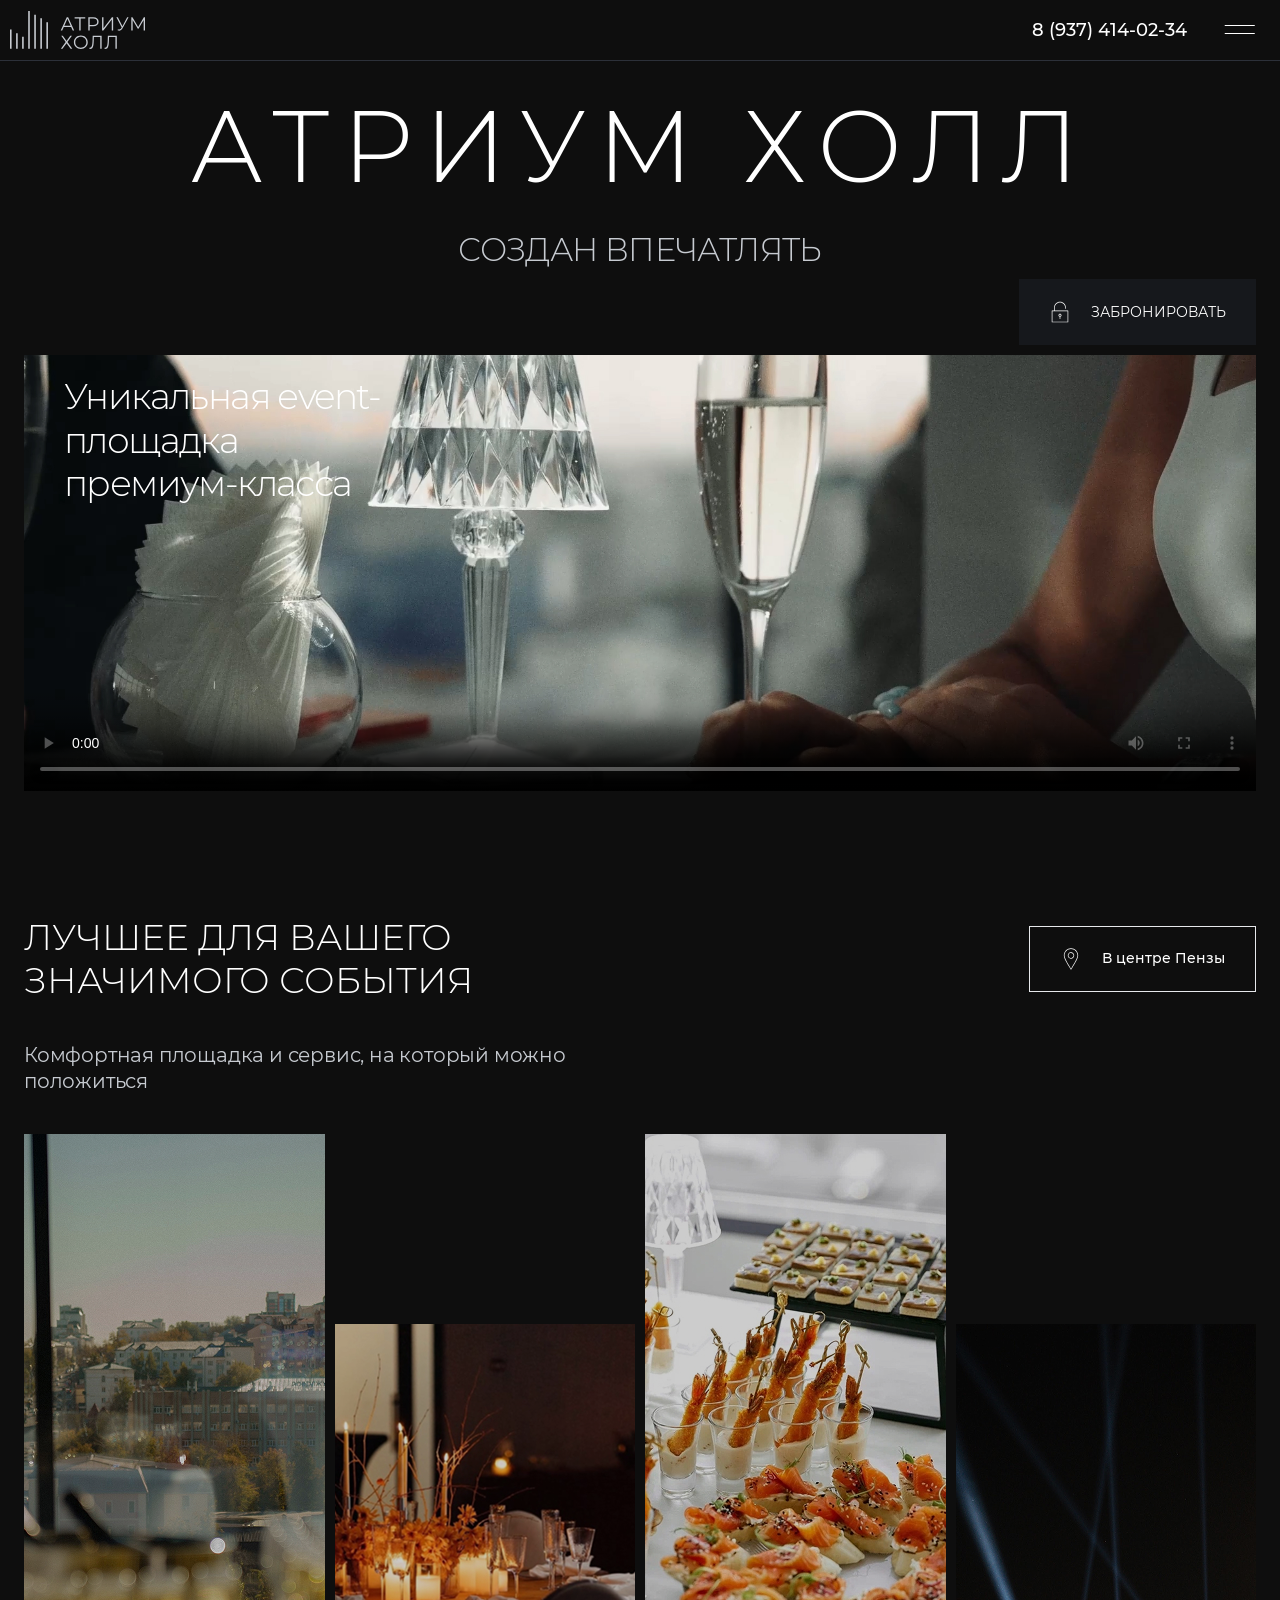
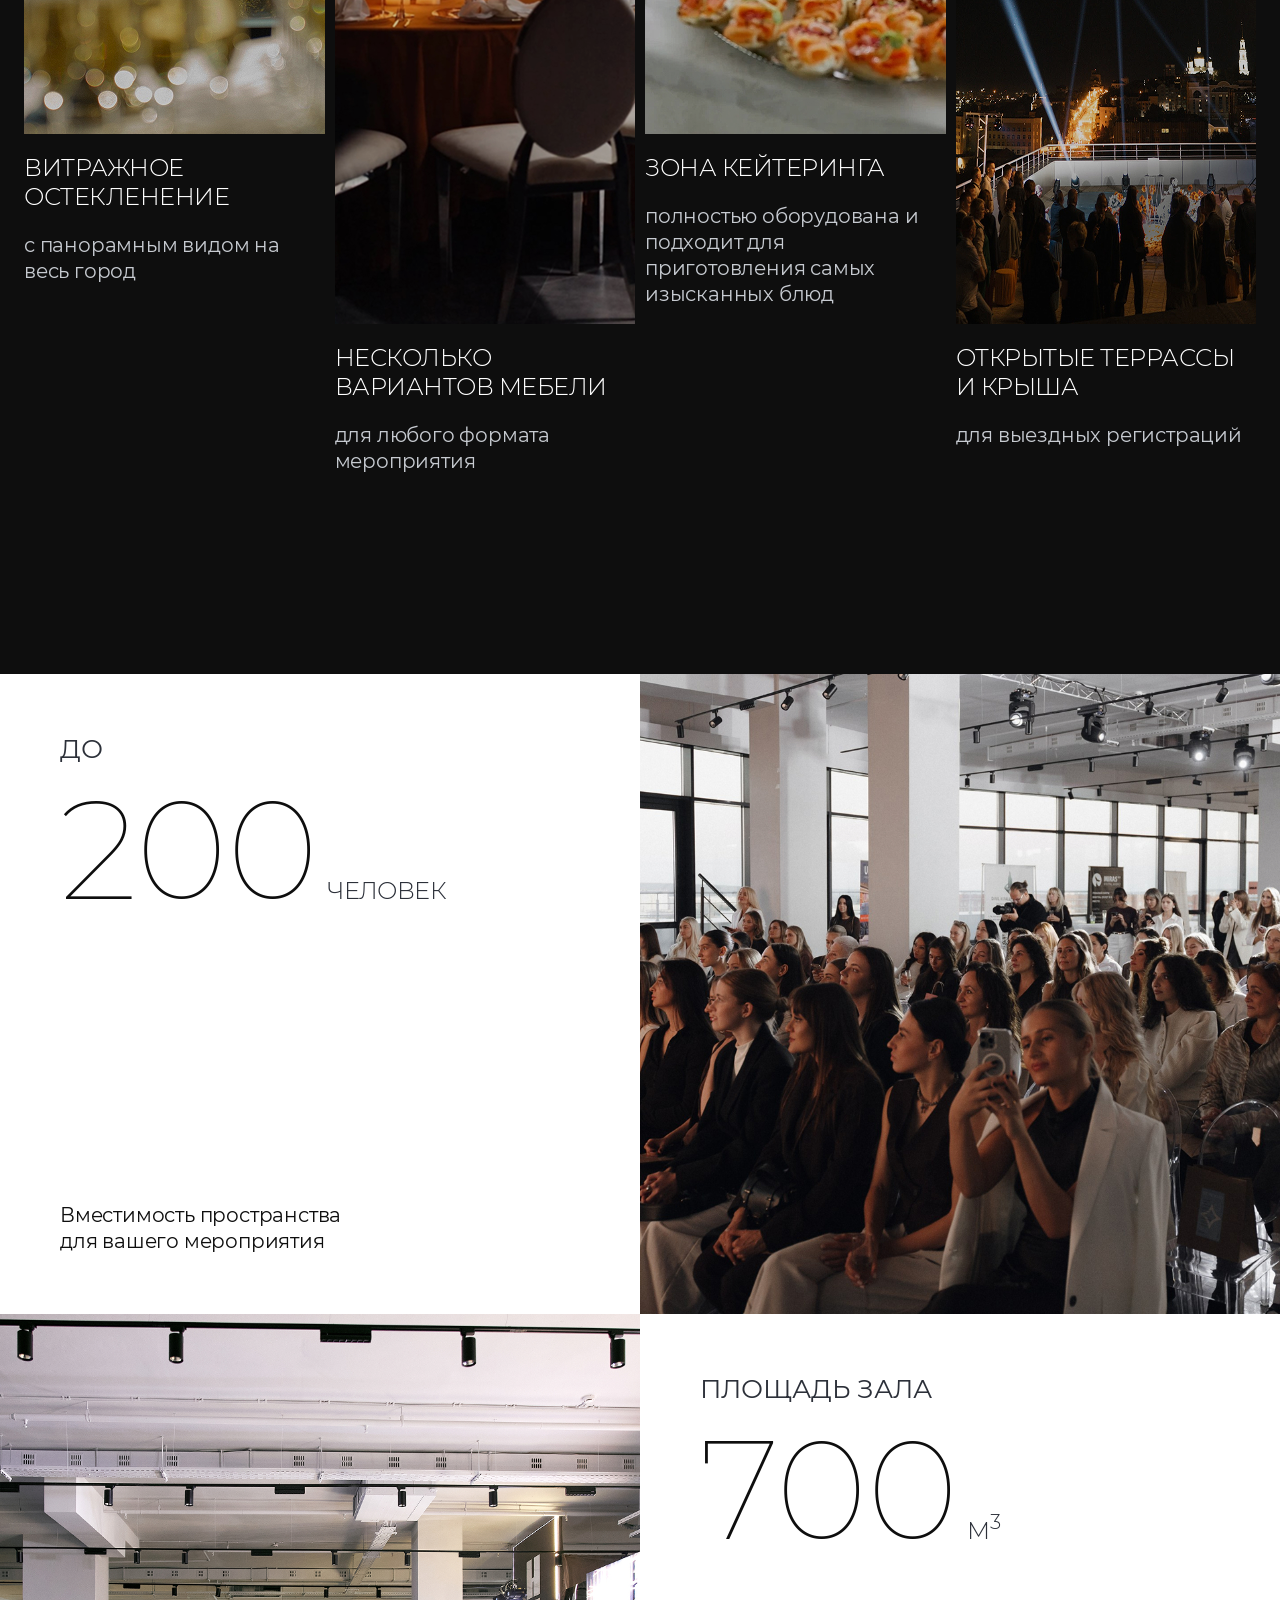
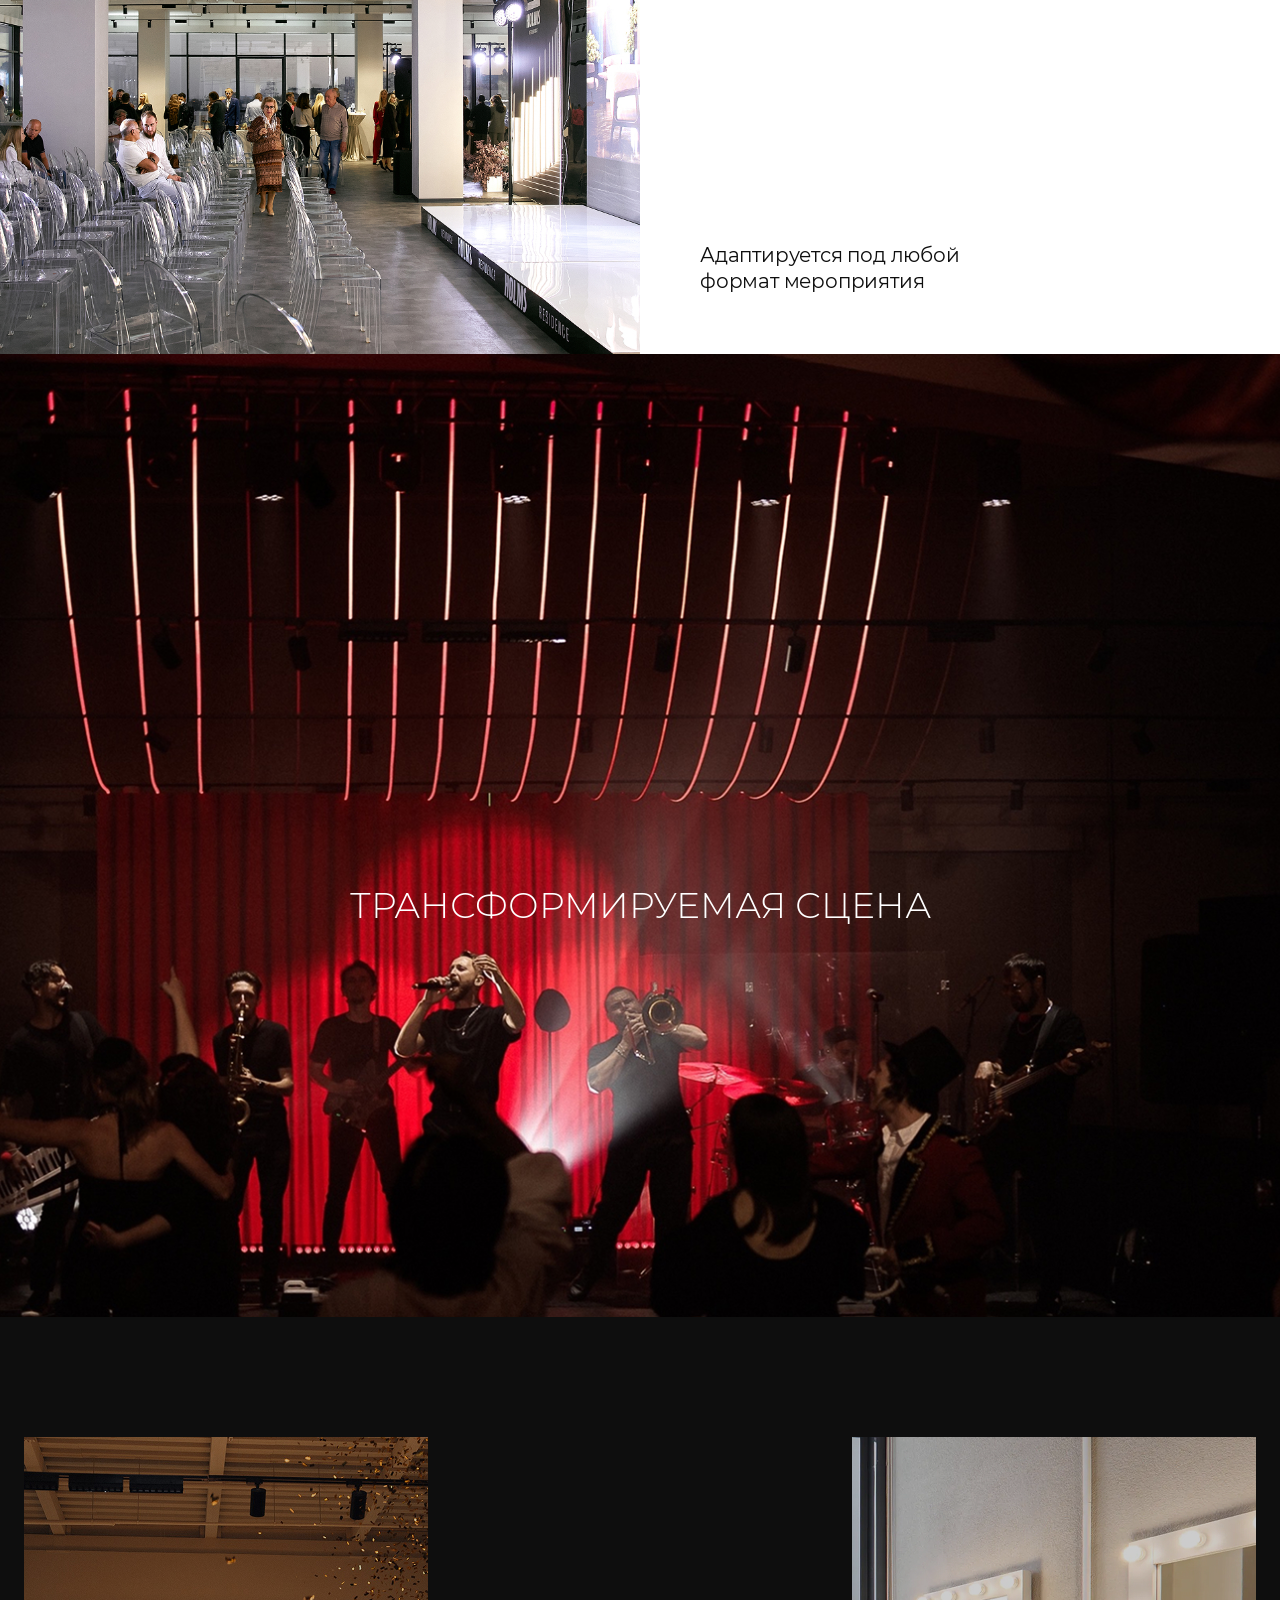
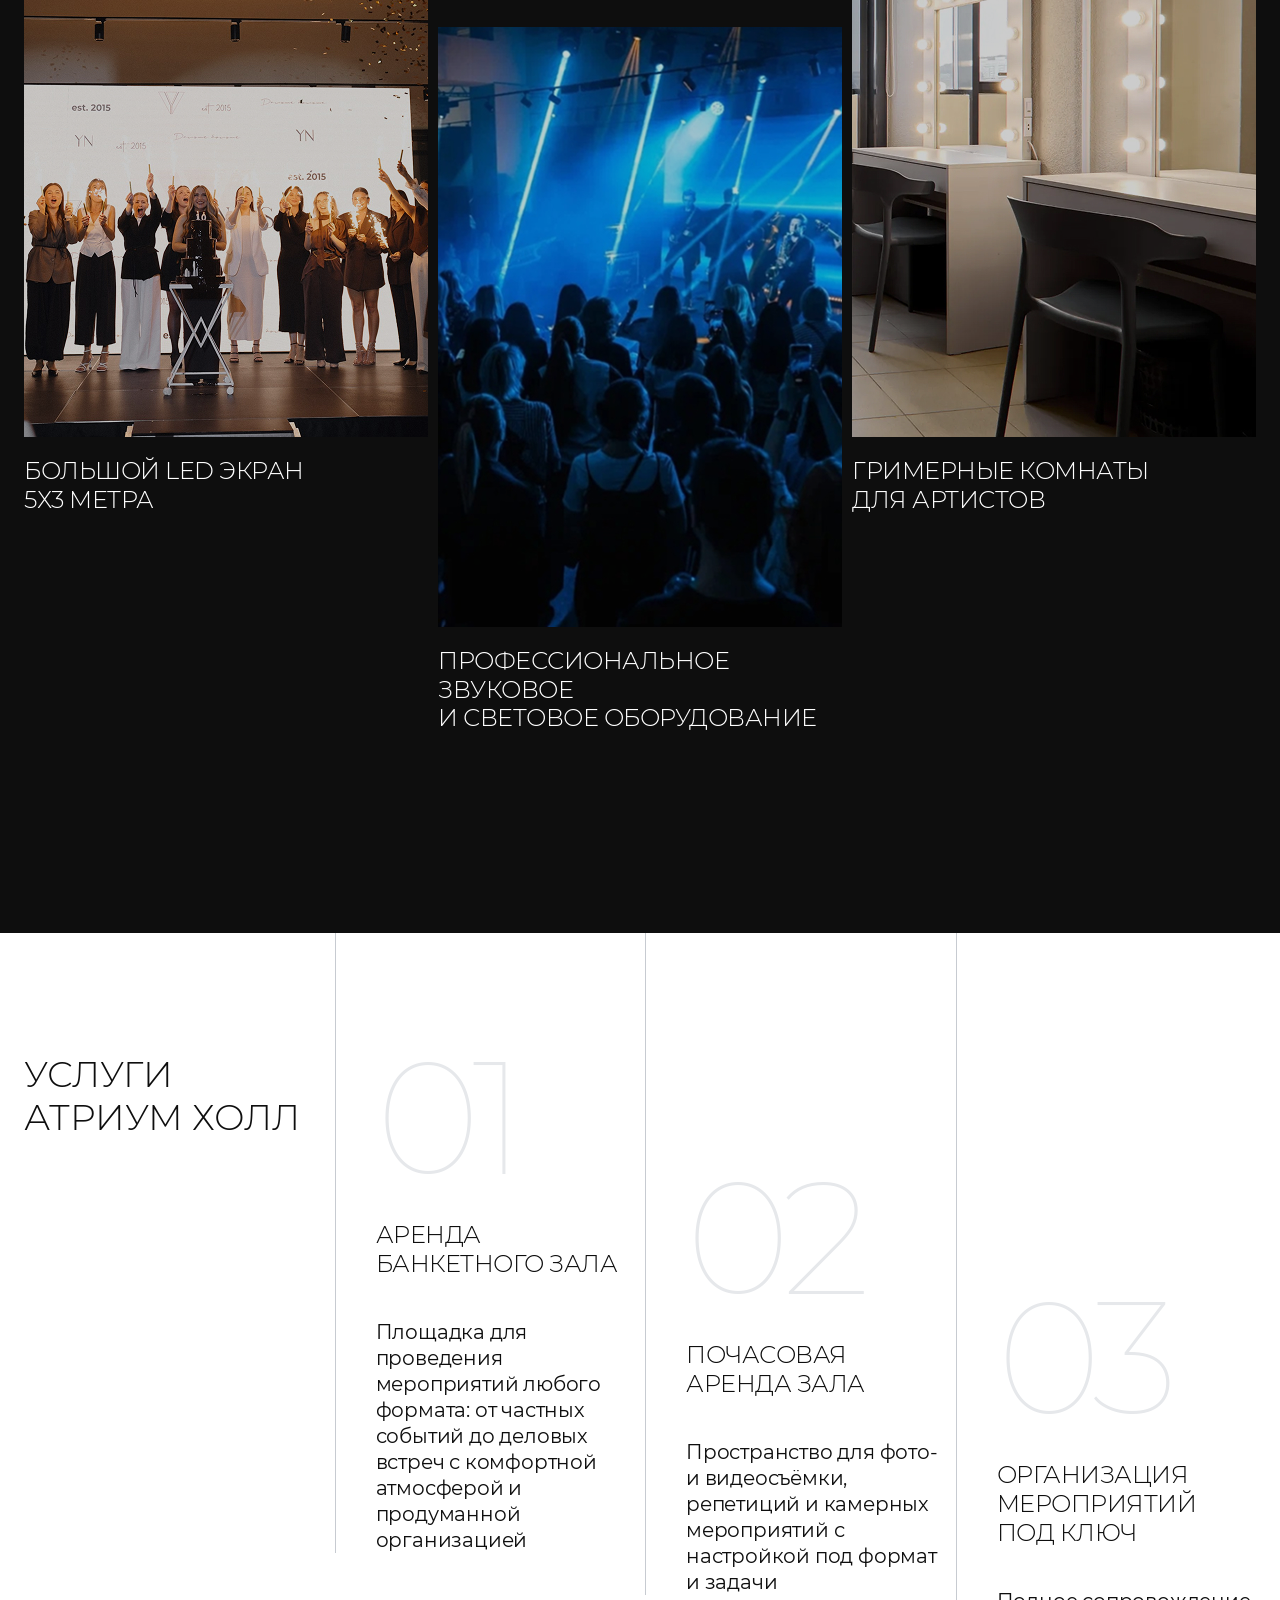
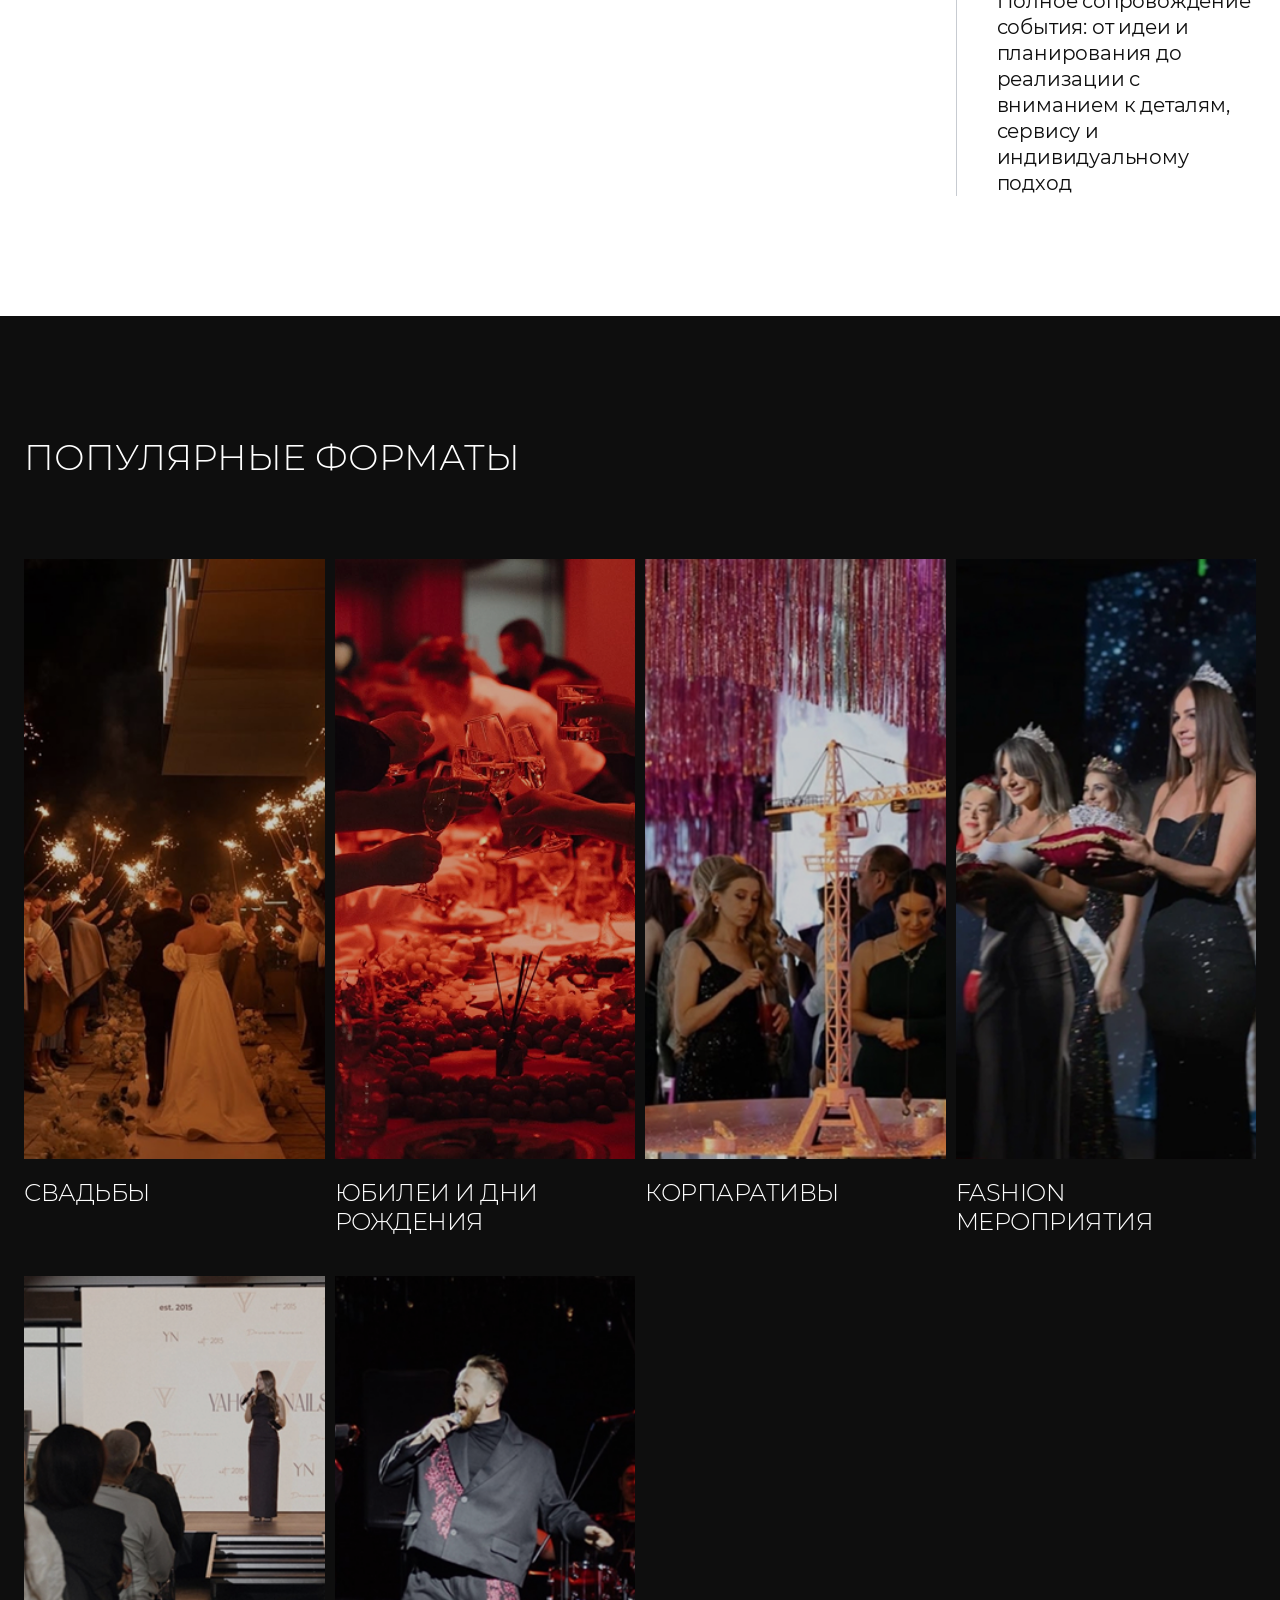
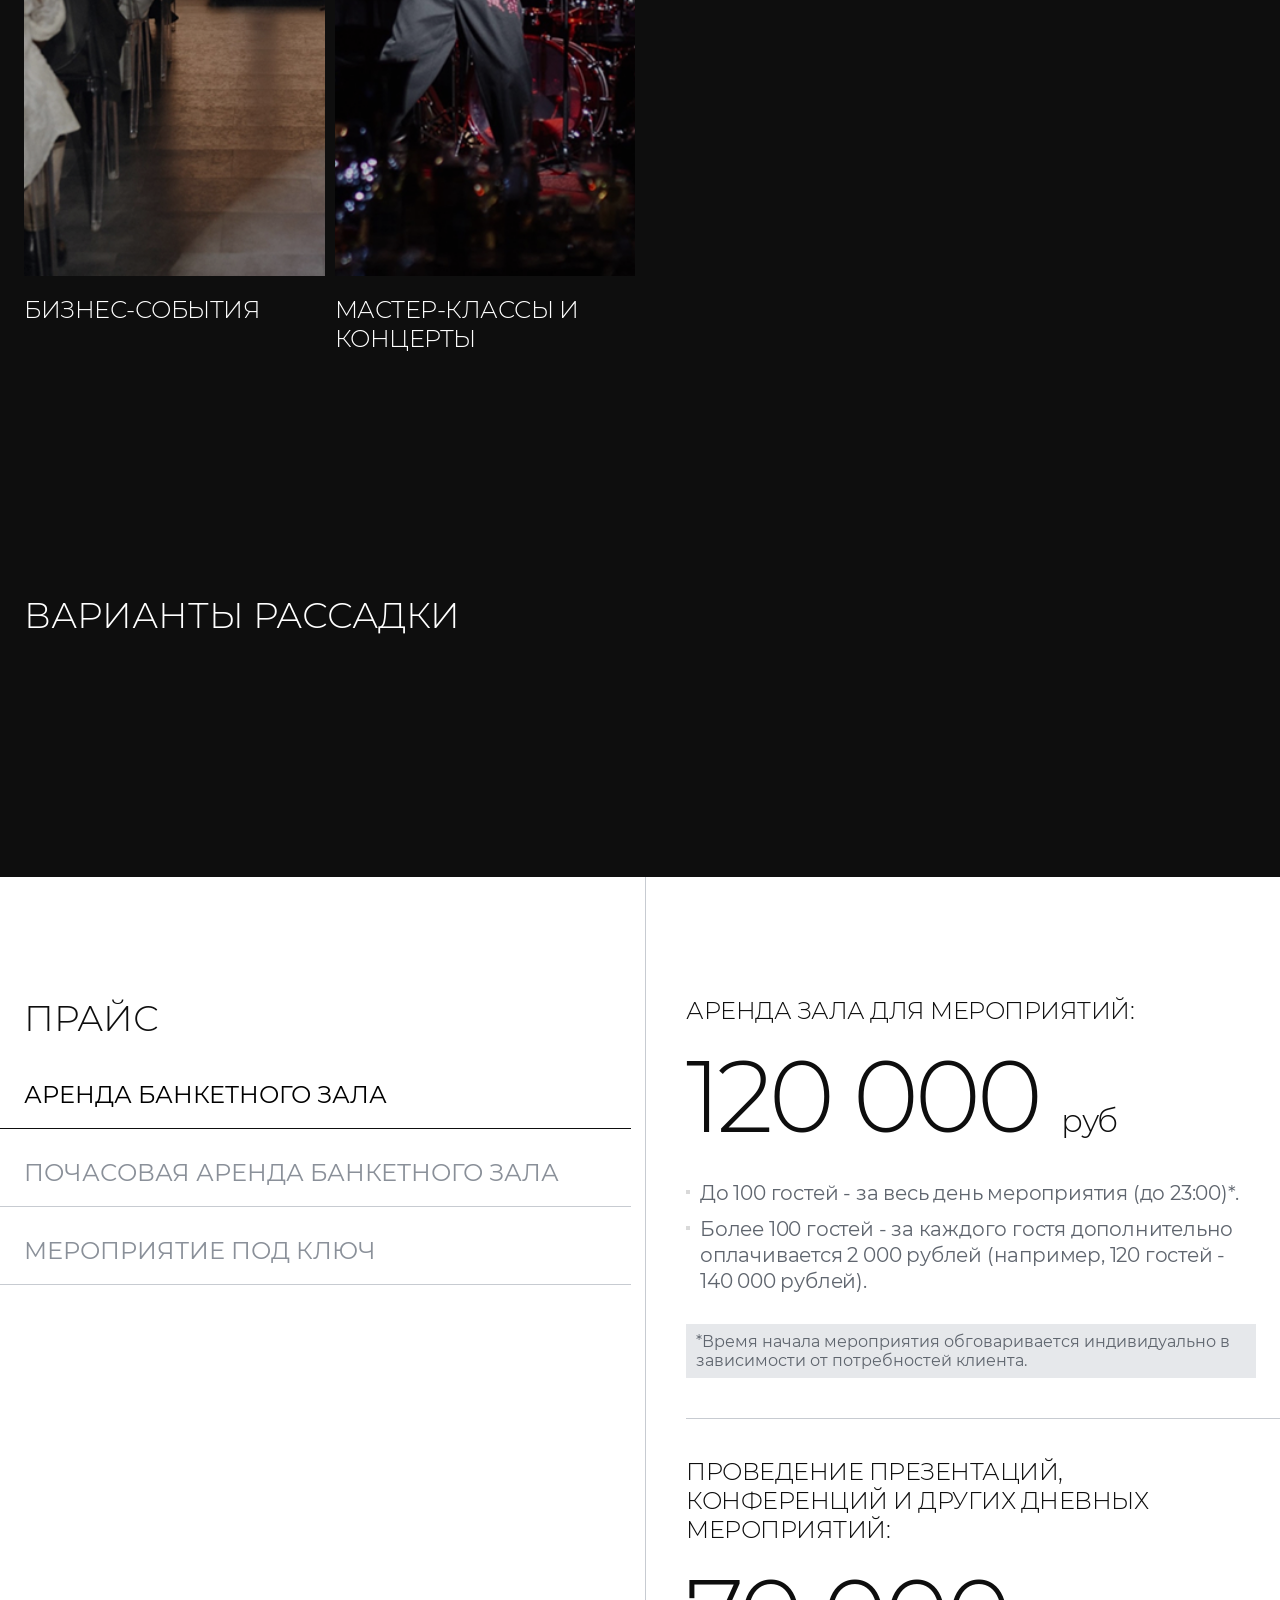
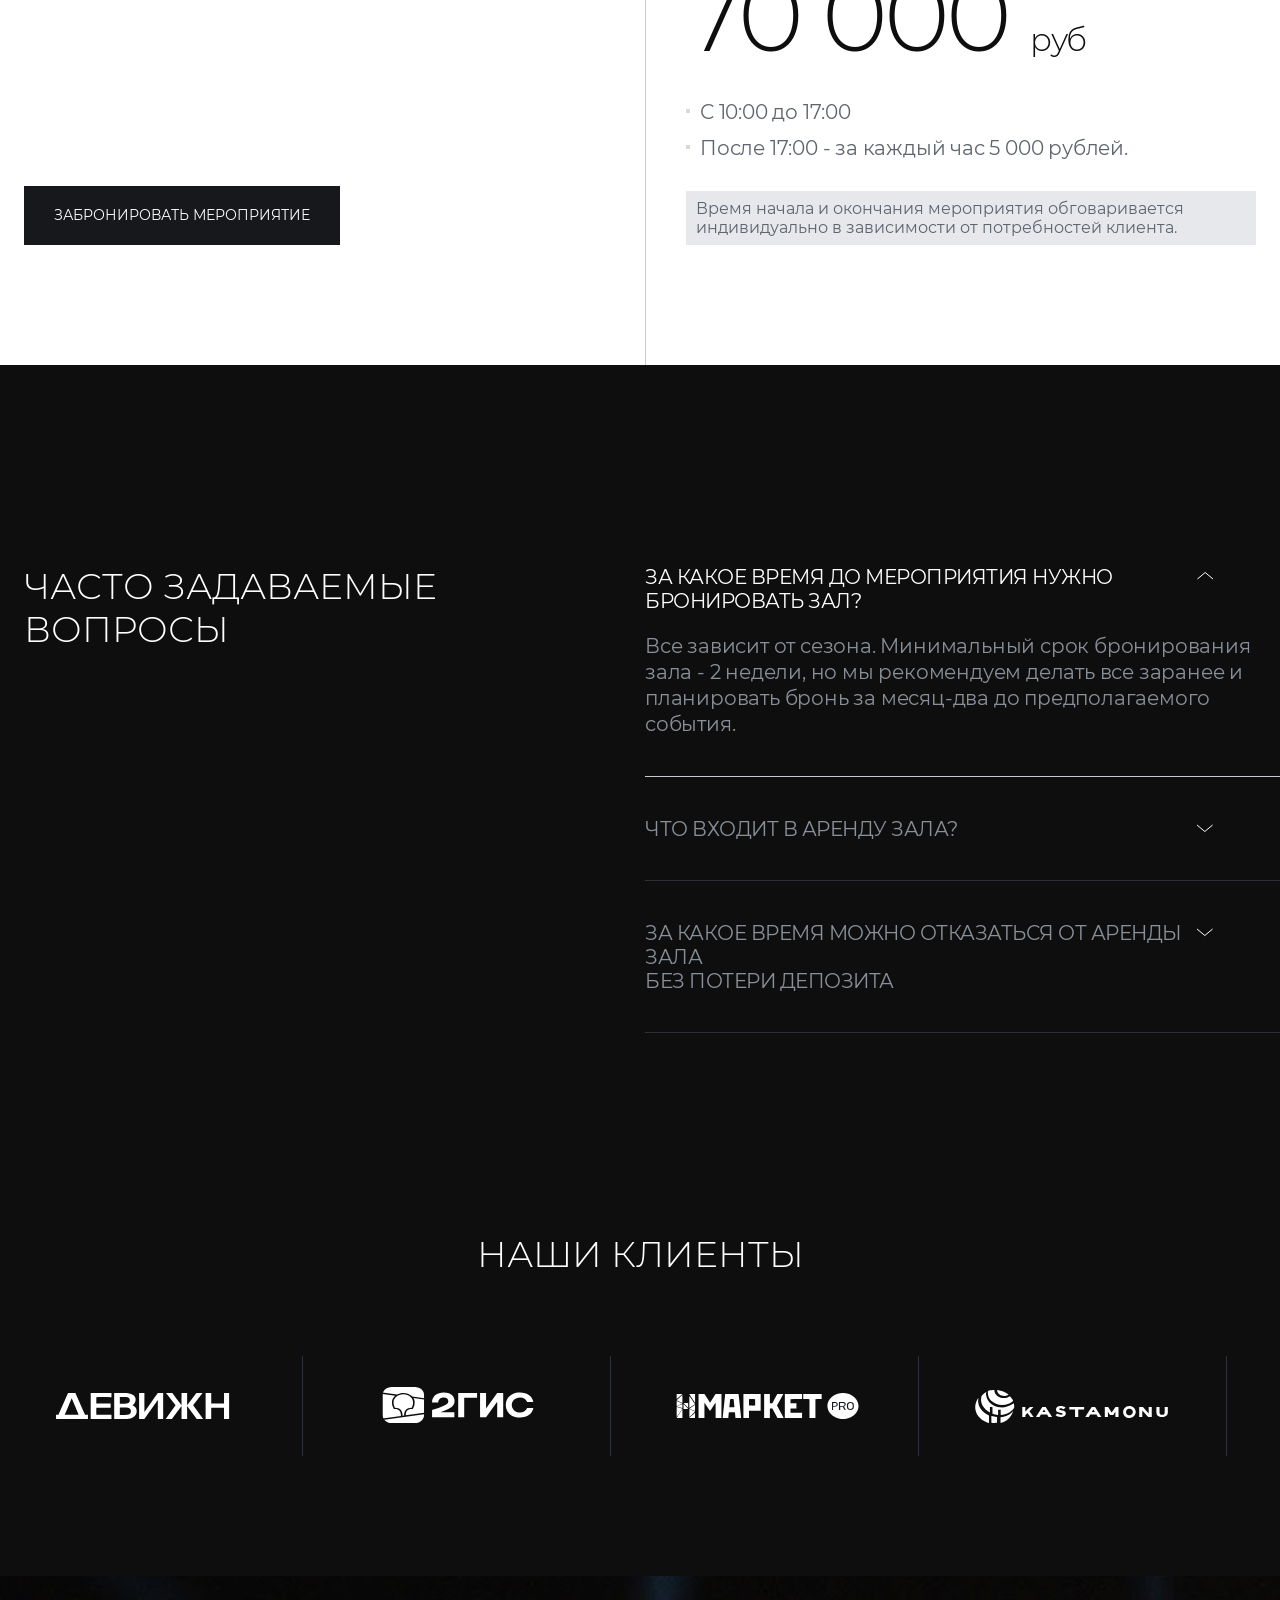
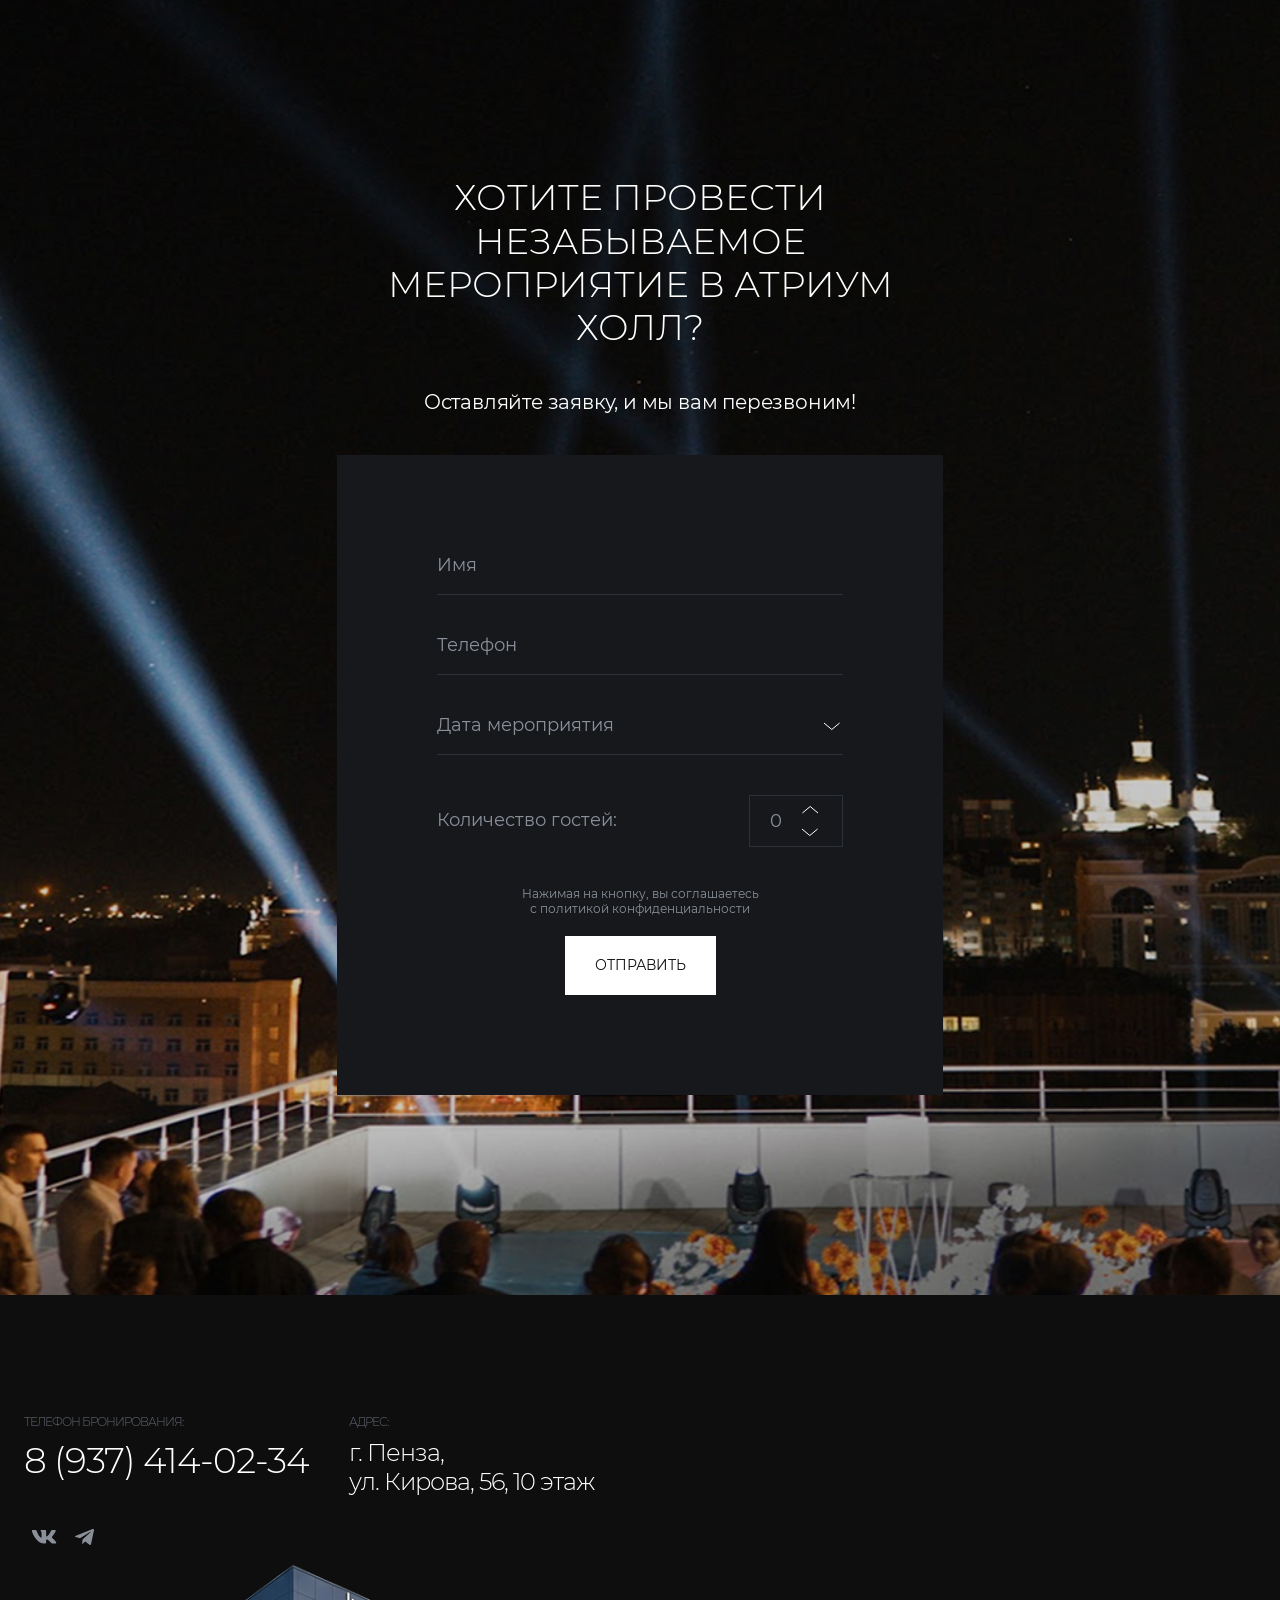
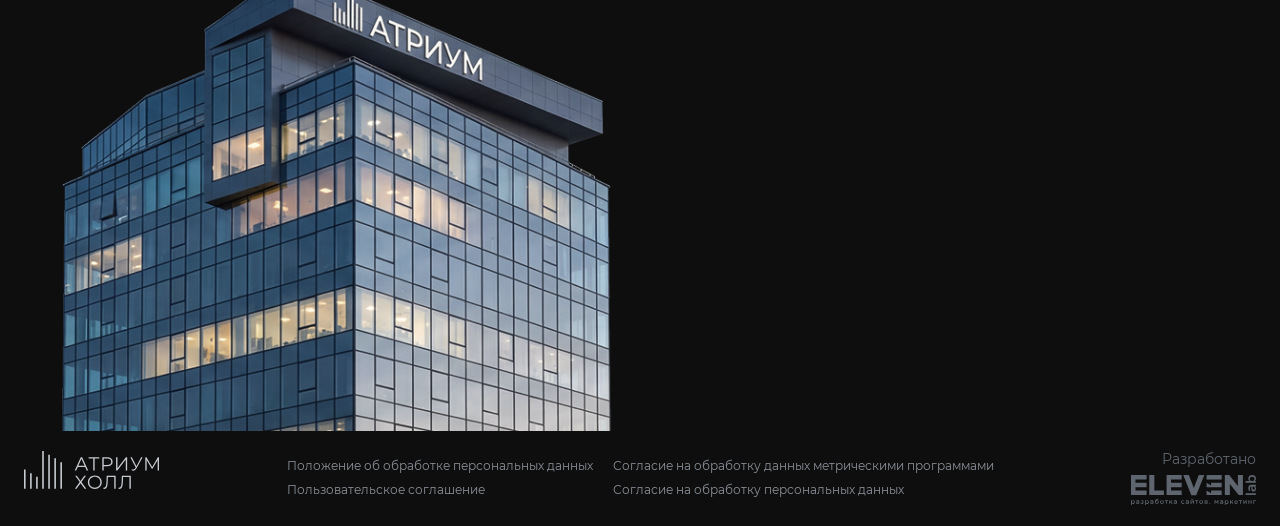
==== commit f899fbc0: "price" ====
--- a/index.html
+++ b/index.html
@@ -14,6 +14,8 @@
   <link rel="stylesheet" href="css/bootstrap.min.css">
   <link rel="stylesheet" href="css/slick.css">
   <link rel="stylesheet" href="css/jquery-ui.css">
+  <link rel="stylesheet" href="css/fancybox.css">
+
   <!-- add plugins css end -->
 
   <link rel="stylesheet" href="css/style.css">
@@ -63,7 +65,7 @@
           <div class="subtitle-text color-gray h3 mb-10">Создан впечатлять</div>
         </div>
         <div class="col-12 mb-10 d-none d-lg-block">
-          <a href="#" class="btn btn-dark btn-lg btn-book" data-bs-toggle="modal" data-bs-target="#bookModal">
+          <a href="#" class="btn btn-dark btn-lg btn-book" data-bs-toggle="modal" data-bs-target="#callbackModal">
             <svg class="svg-icon btn-icon">
               <use xlink:href="img/sprite.svg#lock-icon"></use>
             </svg>
@@ -363,7 +365,168 @@
     <div class="container">
       <div class="row">
         <div class="col-12 col-lg-6">
-          <h2>Прайс</h2>
+          <div class="prices-content">
+            <h2>Прайс</h2>
+
+            <ul class="nav nav-tabs flex-column price-tabs d-none d-lg-flex my-ul" id="priceTabs" role="tablist">
+              <li class="nav-item">
+                <button class="nav-link active" data-bs-toggle="tab" data-bs-target="#tab1" type="button">
+                  Аренда банкетного зала
+
+                </button>
+              </li>
+
+              <li class="nav-item">
+                <button class="nav-link" data-bs-toggle="tab" data-bs-target="#tab2" type="button">
+                  Почасовая аренда банкетного зала
+                </button>
+              </li>
+
+              <li class="nav-item">
+                <button class="nav-link" data-bs-toggle="tab" data-bs-target="#tab3" type="button">
+                  Мероприятие под ключ
+                </button>
+              </li>
+            </ul>
+
+            <a href="#" class="btn btn-dark btn-book-event" data-bs-toggle="modal"
+              data-bs-target="#callbackModal"><span>Забронировать
+                мероприятие</span></a>
+          </div>
+        </div>
+
+        <div class="col-12 col-lg-6">
+
+          <!-- DESKTOP TABS -->
+          <div class="tab-content tab-content-prices d-none d-lg-block">
+
+            <div class="tab-pane fade show active" id="tab1">
+              <div class="price-card">
+                <div class="h4">Аренда зала для мероприятий:</div>
+                <div class="price-big">120 000 <span>руб</span></div>
+                <div class="box-text">
+                  <ul class="list-cube my-ul">
+                    <li>До 100 гостей - за весь день мероприятия (до 23:00)*.</li>
+                    <li>Более 100 гостей - за каждого гостя дополнительно оплачивается 2 000 рублей (например, 120
+                      гостей
+                      - 140 000 рублей).</li>
+                  </ul>
+                </div>
+
+                <div class="price-card__description">
+                  <p>*Время начала мероприятия обговаривается индивидуально в зависимости от потребностей клиента.</p>
+                </div>
+              </div>
+
+              <div class="price-card">
+                <div class="h4">Проведение презентаций, конференций и других дневных мероприятий:</div>
+                <div class="price-big">70 000 <span>руб</span></div>
+                <div class="box-text">
+                  <ul class="list-cube my-ul">
+                    <li>С 10:00 до 17:00</li>
+                    <li>После 17:00 - за каждый час 5 000 рублей.</li>
+                  </ul>
+                </div>
+
+                <div class="price-card__description">
+                  <p>Время начала и окончания мероприятия обговаривается индивидуально в зависимости от потребностей
+                    клиента.</p>
+                </div>
+              </div>
+            </div>
+
+            <div class="tab-pane fade" id="tab2">
+              <div class="price-card">
+                <div class="h4">Аренда площадки для проведения фото- и видеосъемки:</div>
+                <div class="price-big">3 000 <span>руб/час </span></div>
+                <div class="box-text">
+                  <ul class="list-cube my-ul">
+                    <li>Аренда производится от 3х часов, далее каждый дополнительный час - 3000 рублей.</li>
+                    <li>В вашем распоряжении будет целый зал, открытая видовая терраса. Использование крыши банкетного
+                      зала - по запросу.</li>
+                  </ul>
+                </div>
+              </div>
+            </div>
+
+            <div class="tab-pane fade" id="tab3">
+              <div class="price-card">
+                <div class="h4">Организация и координация мероприятия под ключ:</div>
+                <div class="h2">По договоренности </div>
+                <div class="h4 mb-40 text-transform-none">5% от общей суммы сметы</div>
+                <div class="box-text mb-40">
+                  <p>Стоимость организации/координации мероприятия зависит от множества факторов, таких как: формат и
+                    концепция проводимого торжества, масштаб декора зала, потребуется ли дополнительное техническое
+                    оборудование, участие артистов, количество гостей, меню и прочие условия, а главное, от ваших
+                    пожеланий и предпочтений, планируемого бюджета. Из всего этого уже будет складываться смета затрат
+                    на мероприятие. Все эти моменты обсуждаются непосредственно на личной встрече с администратором
+                    банкетного зала!</p>
+                </div>
+
+                <div class="box-text">
+                  <ul class="list-cube my-ul">
+                    <li>Стоимость услуг по организации/координации события от банкетного зала Атриум Холл составляет 5%
+                      от
+                      общей суммы сметы.</li>
+                  </ul>
+                </div>
+              </div>
+            </div>
+
+          </div>
+
+          <!-- MOBILE ACCORDION -->
+          <div class="accordion d-lg-none" id="priceAccordion">
+
+            <div class="accordion-item">
+              <h2 class="accordion-header">
+                <button class="accordion-button" type="button" data-bs-toggle="collapse" data-bs-target="#mob1">
+                  Аренда банкетного зала
+                </button>
+              </h2>
+              <div id="mob1" class="accordion-collapse collapse show" data-bs-parent="#priceAccordion">
+                <div class="accordion-body">
+                  <h4>Аренда зала для мероприятий:</h4>
+                  <div class="price-big">120 000 <span>руб</span></div>
+                  <p>До 100 гостей — за весь день мероприятия</p>
+                </div>
+              </div>
+            </div>
+
+            <div class="accordion-item">
+              <h2 class="accordion-header">
+                <button class="accordion-button collapsed" type="button" data-bs-toggle="collapse"
+                  data-bs-target="#mob2">
+                  Почасовая аренда банкетного зала
+                </button>
+              </h2>
+              <div id="mob2" class="accordion-collapse collapse" data-bs-parent="#priceAccordion">
+                <div class="accordion-body">
+                  <h4>Проведение презентаций:</h4>
+                  <div class="price-big">70 000 <span>руб</span></div>
+                  <p>С 10:00 до 17:00</p>
+                </div>
+              </div>
+            </div>
+
+            <div class="accordion-item">
+              <h2 class="accordion-header">
+                <button class="accordion-button collapsed" type="button" data-bs-toggle="collapse"
+                  data-bs-target="#mob3">
+                  Мероприятие под ключ
+                </button>
+              </h2>
+              <div id="mob3" class="accordion-collapse collapse" data-bs-parent="#priceAccordion">
+                <div class="accordion-body">
+                  <h4>Мероприятие под ключ:</h4>
+                  <div class="price-big">от 250 000 <span>руб</span></div>
+                  <p>Полная организация события</p>
+                </div>
+              </div>
+            </div>
+
+          </div>
+
         </div>
       </div>
     </div>
@@ -602,12 +765,81 @@
     </div>
   </footer>
 
+  <!-- Modal -->
+  <div class="modal fade" id="callbackModal" tabindex="-1" aria-hidden="true">
+    <div class="modal-dialog modal-dialog-centered modal-dialog-scrollable">
+      <div class="modal-content">
+        <div class="modal-header">
+          <div class="modal-title h4">ХОТИТЕ ПРОВЕСТИ НЕЗАБЫВАЕМОЕ МЕРОПРИЯТИЕ В АТРИУМ ХОЛЛ?</div>
+          <div class="box-text">
+            <p>Оставляйте заявку, и мы вам перезвоним!</p>
+          </div>
+          <button type="button" class="btn-close" data-bs-dismiss="modal" aria-label="Close"><svg class="svg-icon">
+              <use xlink:href="img/sprite.svg#close-icon"></use>
+            </svg></button>
+        </div>
+        <div class="modal-body">
+          <form method="post" class="form-callback">
+            <label>
+              <input type="text" placeholder="Имя" name="name">
+            </label>
+            <label>
+              <input type="text" placeholder="Телефон" name="phone" required>
+            </label>
+            <label class="label-datepicker">
+              <input type="text" name="datepicker" class="datepicker" placeholder="Дата мероприятия">
+            </label>
+
+            <div class="number-guests">
+              <p>Количество гостей:</p>
+
+              <label class="label-number-guests amount">
+                <span class="amount-up"><svg class="svg-icon">
+                    <use xlink:href="img/sprite.svg#arrow-top"></use>
+                  </svg></span>
+                <input type="text" name="number_guests" value="0">
+                <span class="amount-down"><svg class="svg-icon">
+                    <use xlink:href="img/sprite.svg#arrow-bottom"></use>
+                  </svg></span>
+              </label>
+            </div>
+            <div class="form-footer">
+              <div class="consent">Нажимая на кнопку, вы соглашаетесь <br>
+                с политикой конфиденциальности</div>
+
+              <button class="btn btn-white m-auto" type="submit">Отправить</button>
+            </div>
+          </form>
+        </div>
+      </div>
+    </div>
+  </div>
+
+  <div class="modal fade" id="thanksModal" tabindex="-1" aria-hidden="true">
+    <div class="modal-dialog modal-dialog-centered modal-dialog-scrollable">
+      <div class="modal-content">
+        <div class="modal-header">
+          <div class="thanks-check"><img src="img/check-icon.svg" alt=""></div>
+          <div class="modal-title h4">Спасибо!</div>
+          <div class="text-small text-uppercase">
+            <p>Мы получили ваши данные, <br>
+              и свяжемся с вами в ближайшее время!</p>
+          </div>
+          <button type="button" class="btn-close" data-bs-dismiss="modal" aria-label="Close"><svg class="svg-icon">
+              <use xlink:href="img/sprite.svg#close-icon"></use>
+            </svg></button>
+        </div>
+      </div>
+    </div>
+  </div>
+
   <!-- add plugins js-->
   <script src="js/jquery.min.js"></script>
   <script src="js/bootstrap.bundle.min.js"></script>
   <script src="js/slick.min.js"></script>
   <script src="js/jquery.maskedinput.min.js"></script>
   <script src="js/jquery-ui.js"></script>
+  <script src="js/fancybox.umd.js"></script>
   <script src="https://api-maps.yandex.ru/2.1/?lang=ru_RU"></script>
   <!-- add plugins js end-->
 
--- a/css/style.css
+++ b/css/style.css
@@ -311,6 +311,23 @@
   list-style-type: disc;
 }
 
+.list-cube li {
+  display: -webkit-box;
+  display: -ms-flexbox;
+  display: flex;
+  -webkit-box-align: start;
+      -ms-flex-align: start;
+          align-items: flex-start;
+}
+.list-cube li::before {
+  content: "";
+  width: 4px;
+  height: 4px;
+  min-width: 4px;
+  background: #D9D9D9;
+  margin: 10px 10px 0 0;
+}
+
 .container {
   max-width: 1920px;
   padding: 0 40px;
@@ -417,12 +434,13 @@
   letter-spacing: -0.2px;
 }
 
-.slick-slider {
-  width: 100%;
-}
-
-.slick-slide {
-  outline: none;
+.text-small {
+  font-size: 12px;
+  line-height: 120%;
+}
+
+.text-transform-none {
+  text-transform: none;
 }
 
 .label-checkbox {
@@ -474,6 +492,7 @@
   border: none;
   border-radius: 0;
   font-family: "Montserrat", sans-serif;
+  z-index: 1100 !important;
 }
 .ui-datepicker.ui-widget.ui-widget-content {
   border: none;
--- a/css/footer.css
+++ b/css/footer.css
@@ -53,4 +53,79 @@
 .logo-developer:hover {
   color: #fff;
   fill: #fff;
+}
+
+.modal-dialog {
+  max-width: 606px;
+}
+
+.modal-content {
+  background: #16181C;
+  border: none;
+  border-radius: 0;
+  padding: 60px;
+  position: relative;
+  z-index: 1;
+}
+.modal-content .form-callback {
+  max-width: none;
+}
+
+.modal-header {
+  padding: 0;
+  border: none;
+  border-radius: 0;
+  -webkit-box-orient: vertical;
+  -webkit-box-direction: normal;
+      -ms-flex-direction: column;
+          flex-direction: column;
+  -webkit-box-align: center;
+      -ms-flex-align: center;
+          align-items: center;
+  text-align: center;
+}
+.modal-header .btn-close {
+  background: transparent;
+  stroke: #8A9099;
+  position: absolute;
+  z-index: 1;
+  opacity: 1;
+  cursor: pointer;
+  padding: 0;
+  width: 42px;
+  height: 36px;
+  border: none;
+  border-radius: 0;
+  top: 24px;
+  right: 24px;
+  -webkit-box-shadow: none;
+          box-shadow: none;
+}
+
+.modal-body {
+  padding: 0;
+  margin: 40px 0 0;
+}
+
+.modal-backdrop {
+  background: #0E0E0E;
+}
+.modal-backdrop.show {
+  opacity: 0.5;
+}
+
+.thanks-check {
+  margin: 0 auto 20px;
+  width: 47px;
+  height: 47px;
+  border: 1px solid #2C3039;
+  display: -webkit-box;
+  display: -ms-flexbox;
+  display: flex;
+  -webkit-box-align: center;
+      -ms-flex-align: center;
+          align-items: center;
+  -webkit-box-pack: center;
+      -ms-flex-pack: center;
+          justify-content: center;
 }
--- a/css/main.css
+++ b/css/main.css
@@ -568,4 +568,138 @@
 }
 .accordion-body .box-text {
   max-width: 873px;
+}
+
+.prices {
+  overflow: hidden;
+}
+
+.prices-content {
+  width: 100%;
+  height: 100%;
+  display: -webkit-box;
+  display: -ms-flexbox;
+  display: flex;
+  -webkit-box-orient: vertical;
+  -webkit-box-direction: normal;
+      -ms-flex-direction: column;
+          flex-direction: column;
+  -webkit-box-align: start;
+      -ms-flex-align: start;
+          align-items: flex-start;
+  padding: 120px 0;
+}
+.prices-content .nav-tabs {
+  margin: 0 0 100px;
+}
+
+.nav-tabs {
+  max-width: 607px;
+  width: 100%;
+  font-size: 24px;
+}
+.nav-tabs .nav-item {
+  width: 100%;
+  margin: 0 0 30px;
+}
+.nav-tabs .nav-item:last-child {
+  margin: 0;
+}
+.nav-tabs .nav-link {
+  position: relative;
+  z-index: 1;
+  width: 100%;
+  border: none;
+  border-radius: 0;
+  text-align: left;
+  padding: 0 0 20px;
+  text-transform: uppercase;
+  color: #8A9099;
+}
+.nav-tabs .nav-link::before {
+  content: "";
+  position: absolute;
+  bottom: 0;
+  right: 0;
+  width: calc(100% + 40px);
+  height: 1px;
+  background: #C7CBD1;
+}
+.nav-tabs .nav-link.active::before {
+  background: #0E0E0E;
+}
+
+.btn-book-event {
+  margin: auto 0 0;
+}
+
+.tab-content-prices {
+  width: 100%;
+  height: 100%;
+  padding: 120px 0 120px 40px;
+  border-left: 1px solid #C7CBD1;
+}
+
+.price-card {
+  width: 100%;
+  margin: 0 0 40px;
+  position: relative;
+  z-index: 1;
+  padding: 40px 0 0;
+}
+.price-card:first-child {
+  padding-top: 0;
+}
+.price-card:first-child::before {
+  display: none;
+}
+.price-card::before {
+  content: "";
+  position: absolute;
+  left: 0;
+  top: 0;
+  width: calc(100% + 40px);
+  height: 1px;
+  background: #C7CBD1;
+}
+.price-card:last-child {
+  margin: 0;
+}
+.price-card .h4 {
+  margin: 0 0 30px;
+  max-width: 590px;
+  width: 100%;
+}
+.price-card .box-text {
+  color: #5F656E;
+}
+.price-card .box-text ul li {
+  margin: 0 0 10px;
+}
+.price-card .box-text ul li:last-child {
+  margin: 0;
+}
+.price-card__description {
+  width: 100%;
+  margin: 30px 0 0;
+  padding: 8px 10px;
+  color: #5F656E;
+  background: #E6E8EB;
+}
+.price-card .h2 {
+  text-transform: none;
+  margin: 0 0 10px;
+}
+
+.price-big {
+  font-size: 100px;
+  line-height: 80%;
+  letter-spacing: -4px;
+  font-weight: 300;
+  margin: 0 0 40px;
+}
+.price-big span {
+  font-size: 32px;
+  line-height: 120%;
+  letter-spacing: -1.3px;
 }
--- a/css/media.css
+++ b/css/media.css
@@ -441,6 +441,9 @@
     margin: 0 10px 0 0;
     font-size: 16px;
   }
+  .video-box {
+    height: 350px;
+  }
   .scene-section {
     padding: 106px 0;
   }
@@ -485,6 +488,9 @@
     padding: 20px 13px;
     max-width: 352px;
   }
+  .modal-content {
+    padding: 40px;
+  }
 }
 @media only screen and (max-width: 420px) {
   .ui-datepicker {
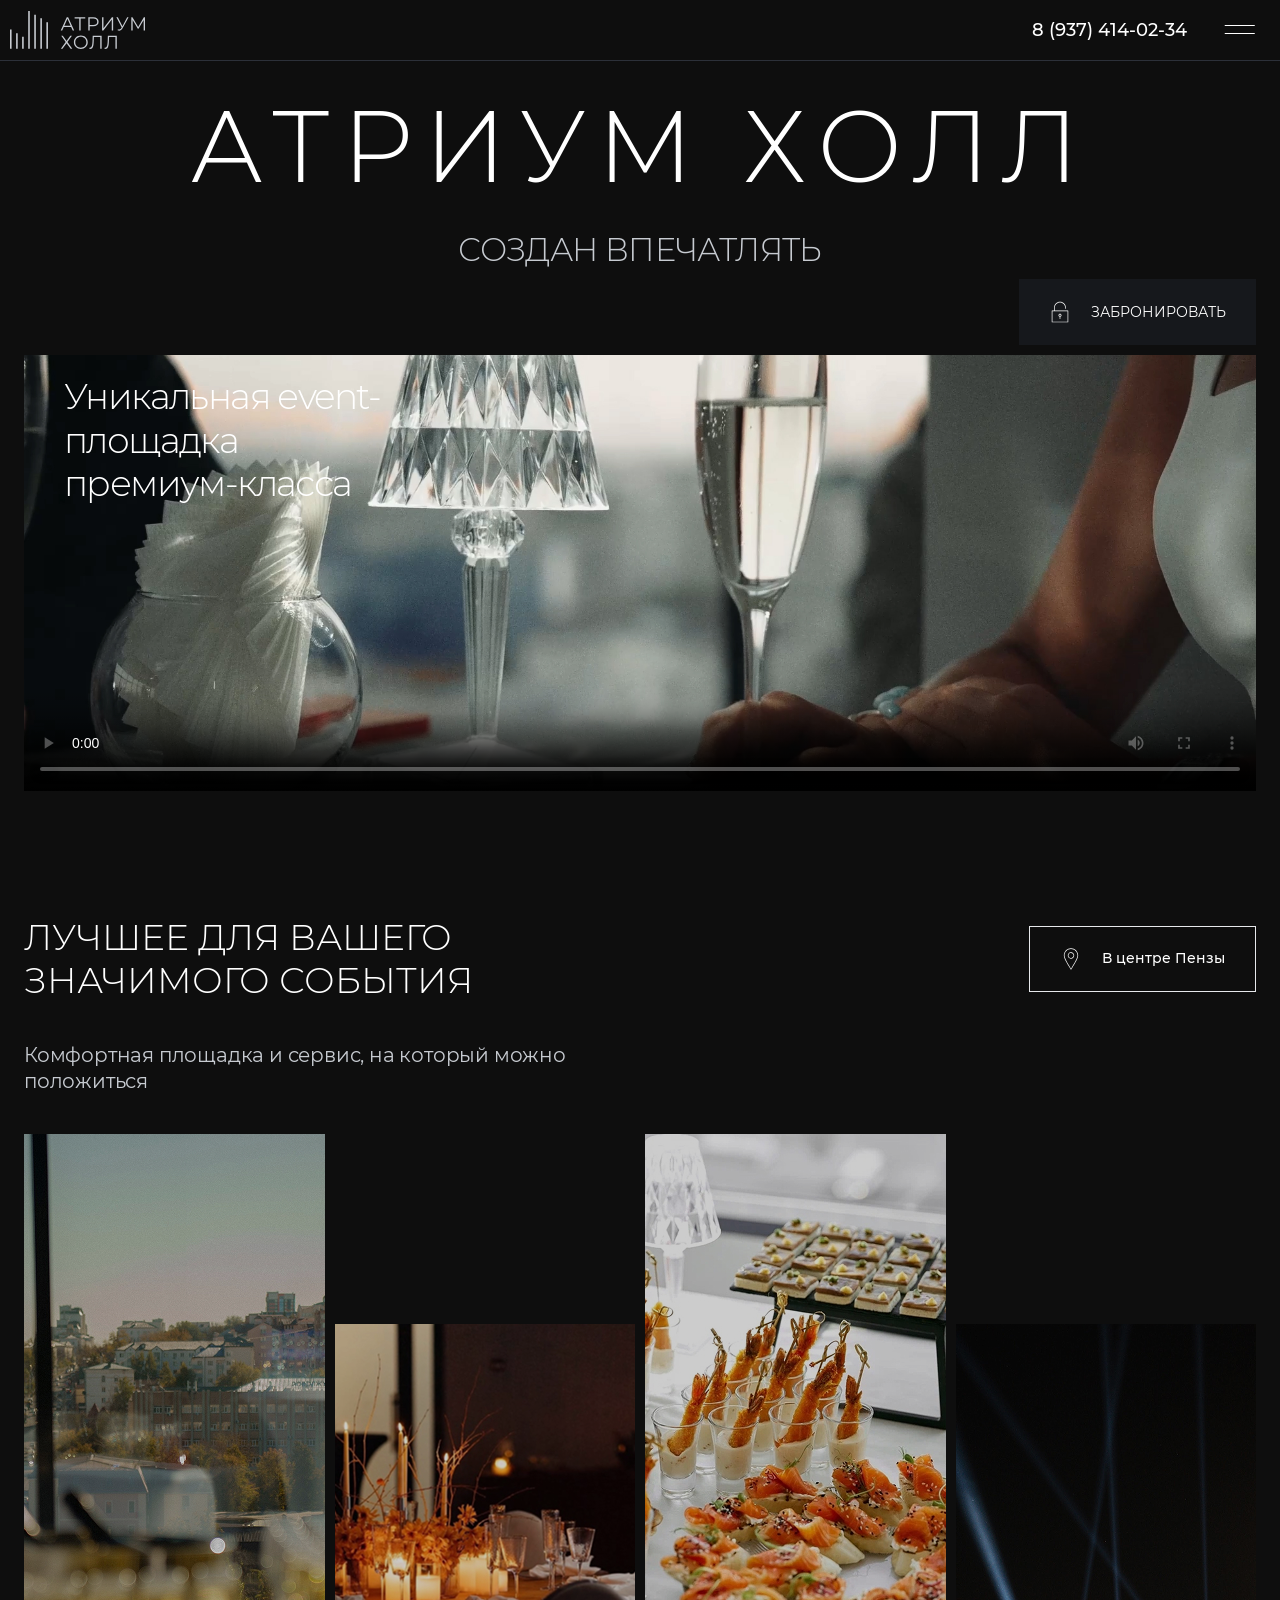
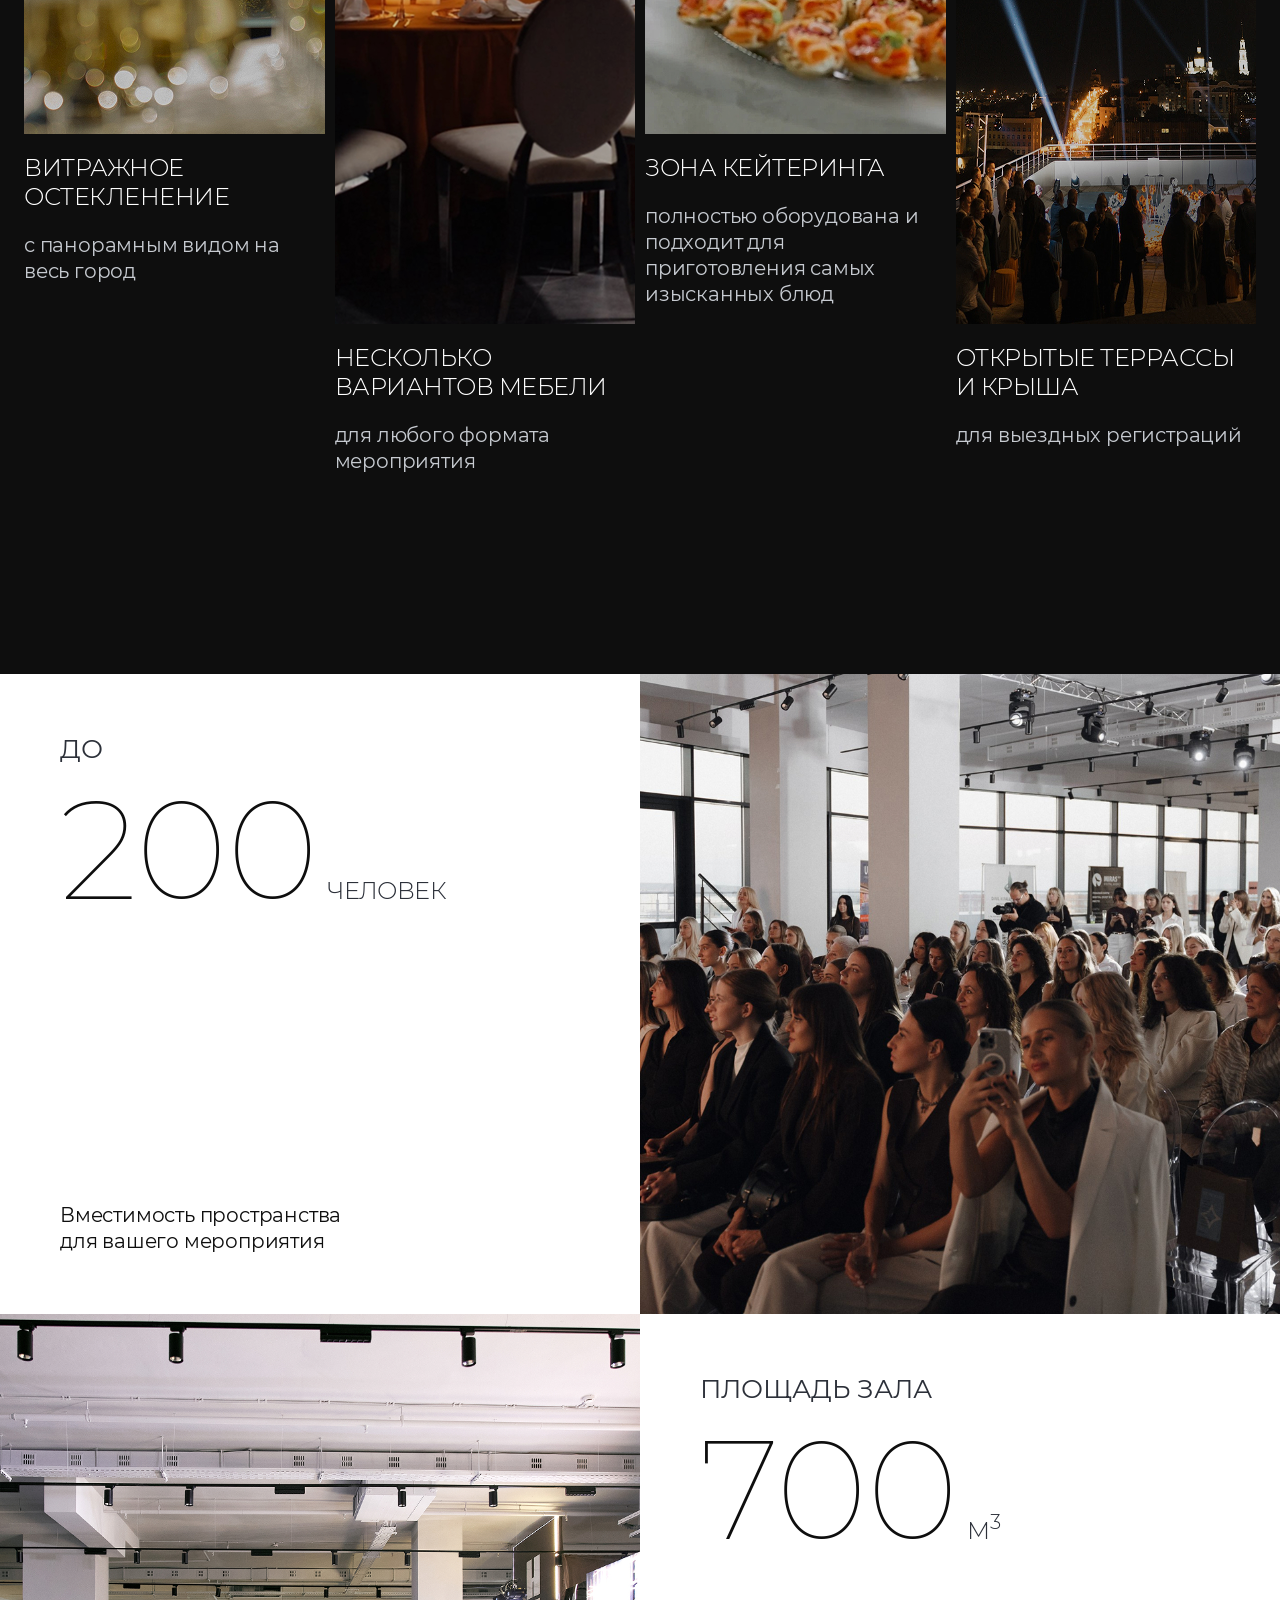
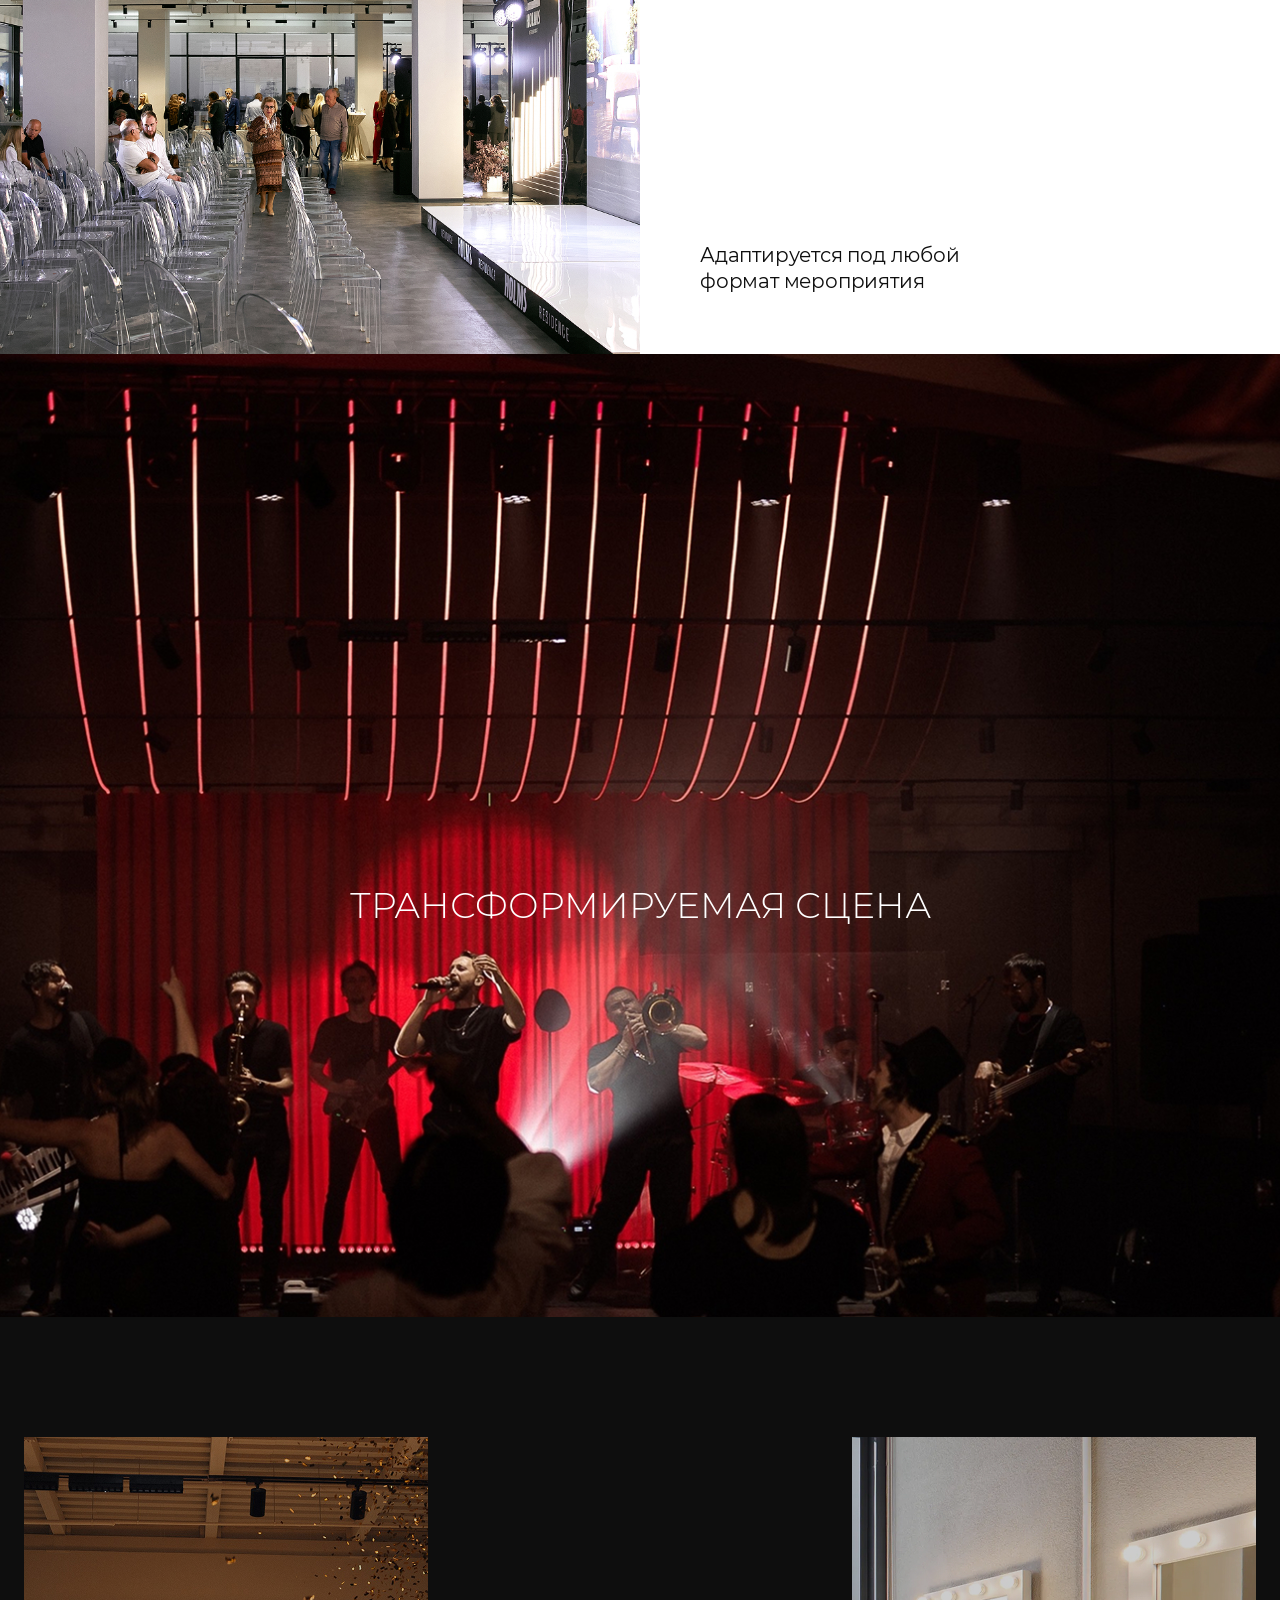
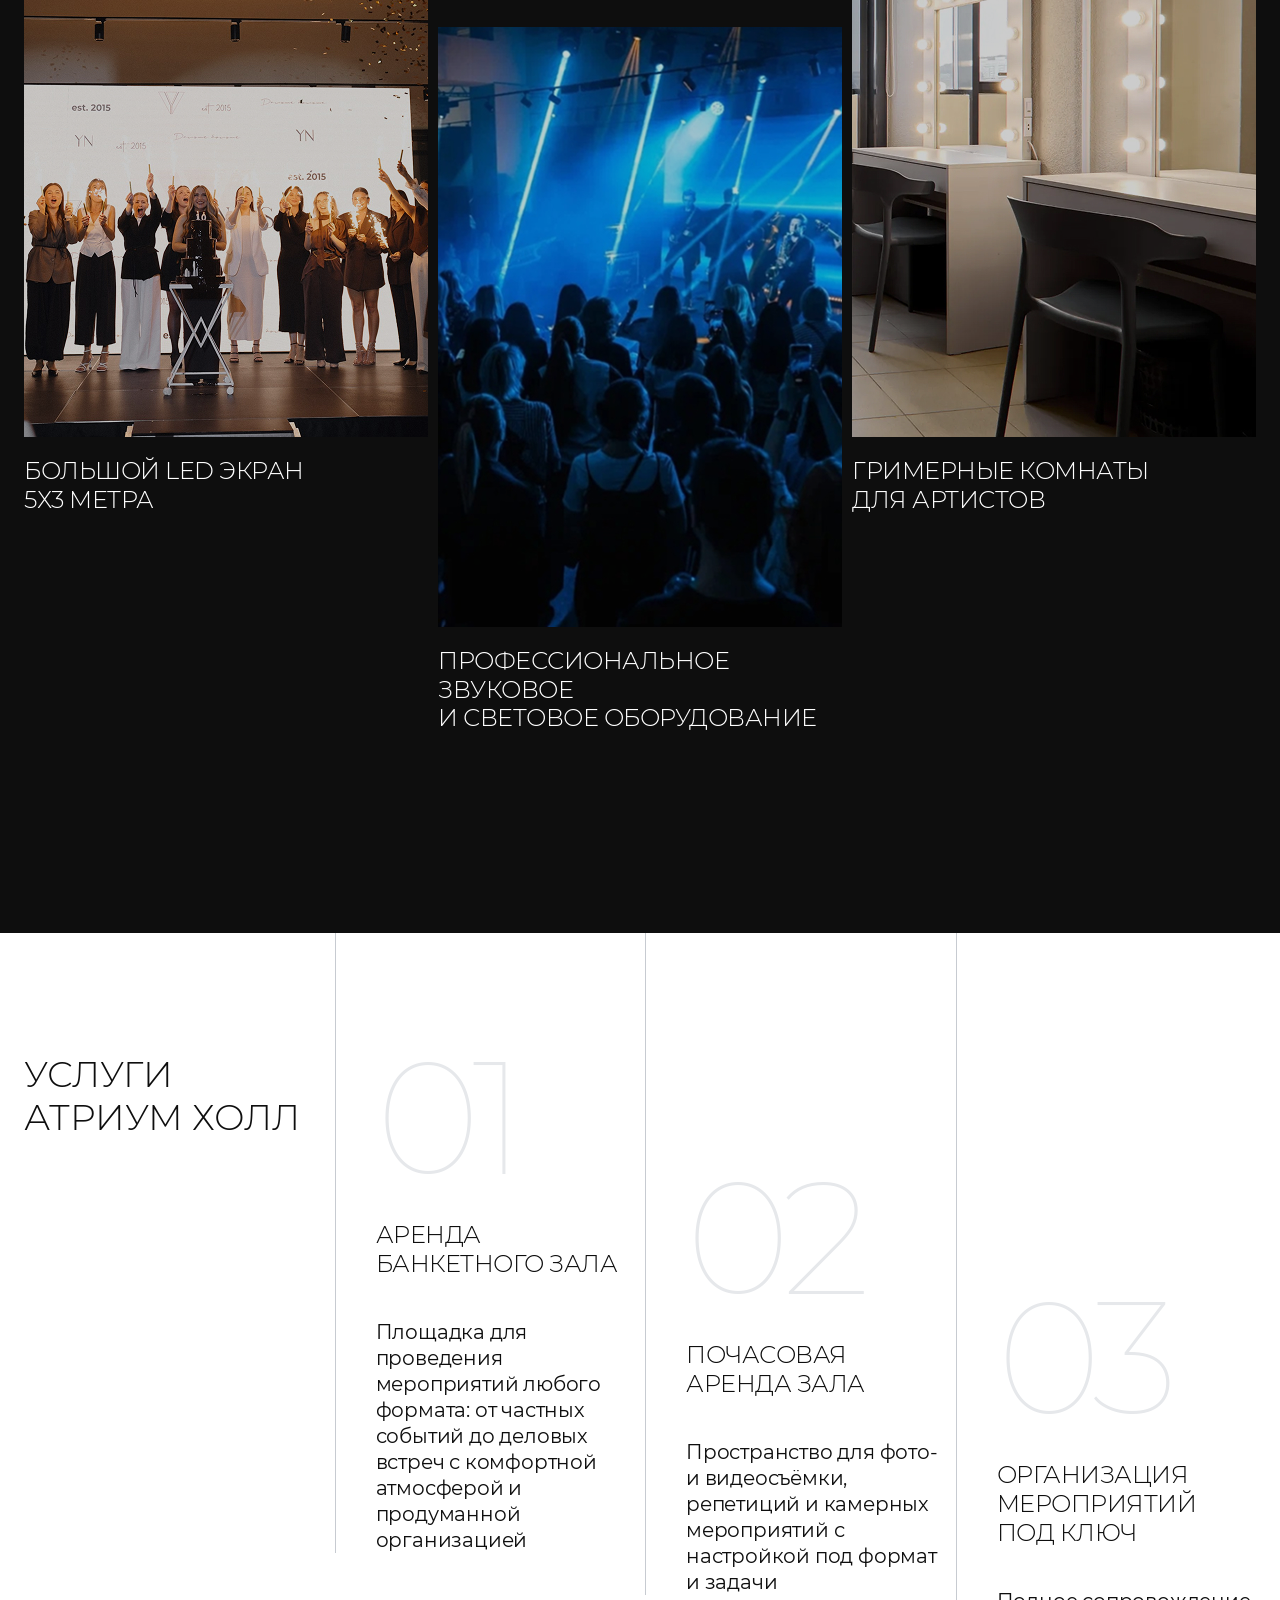
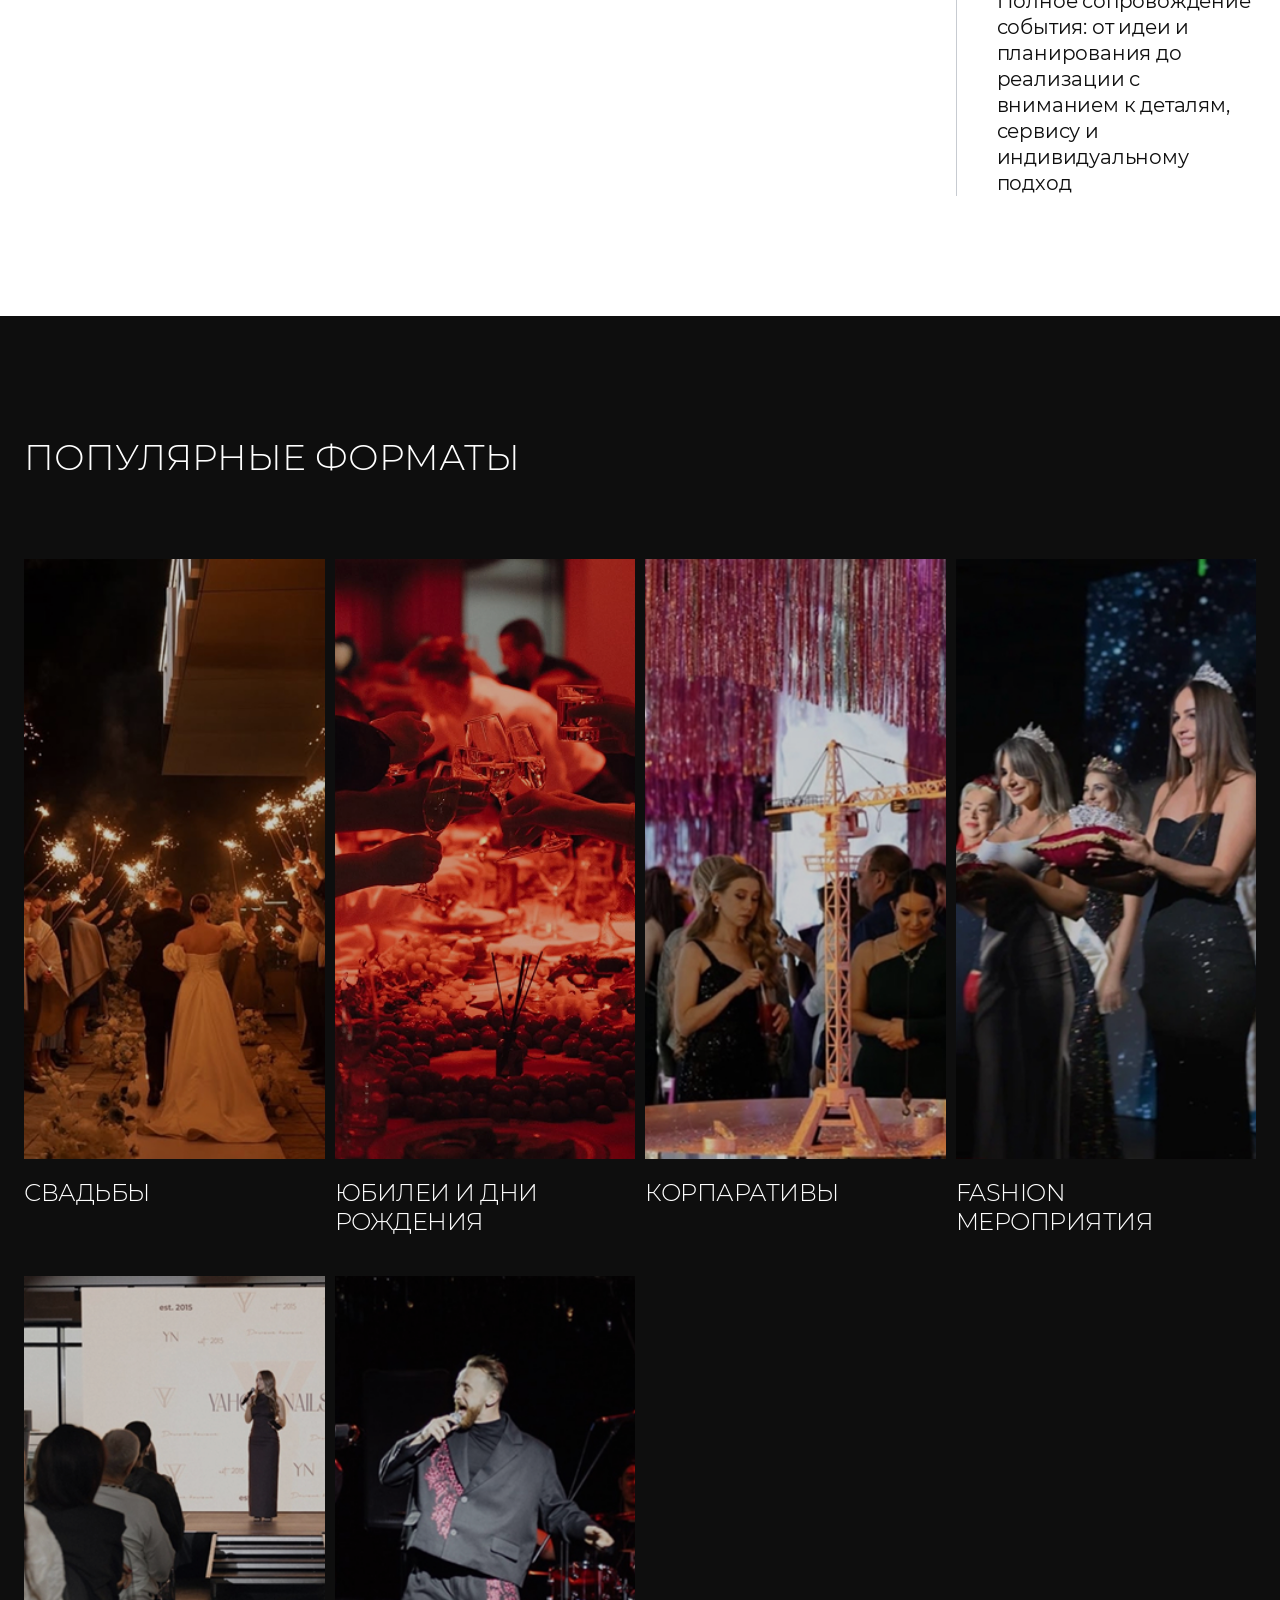
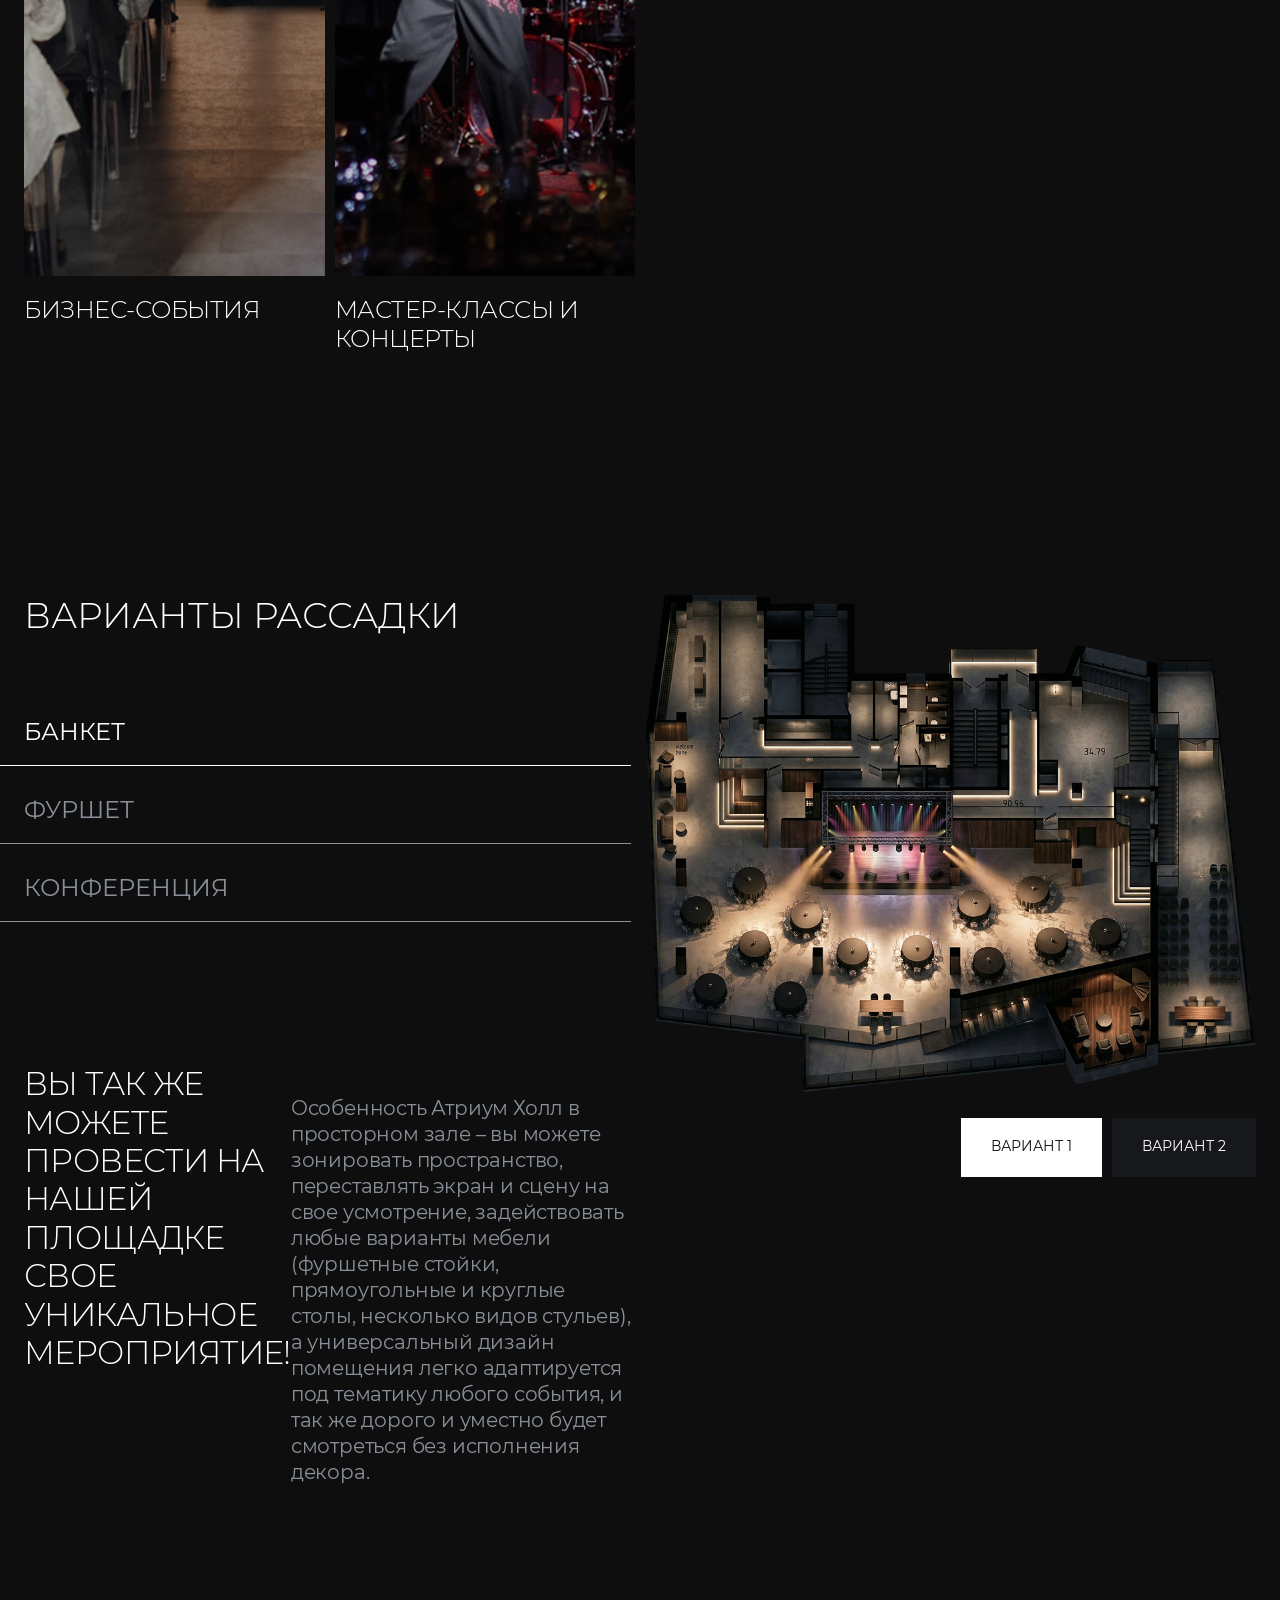
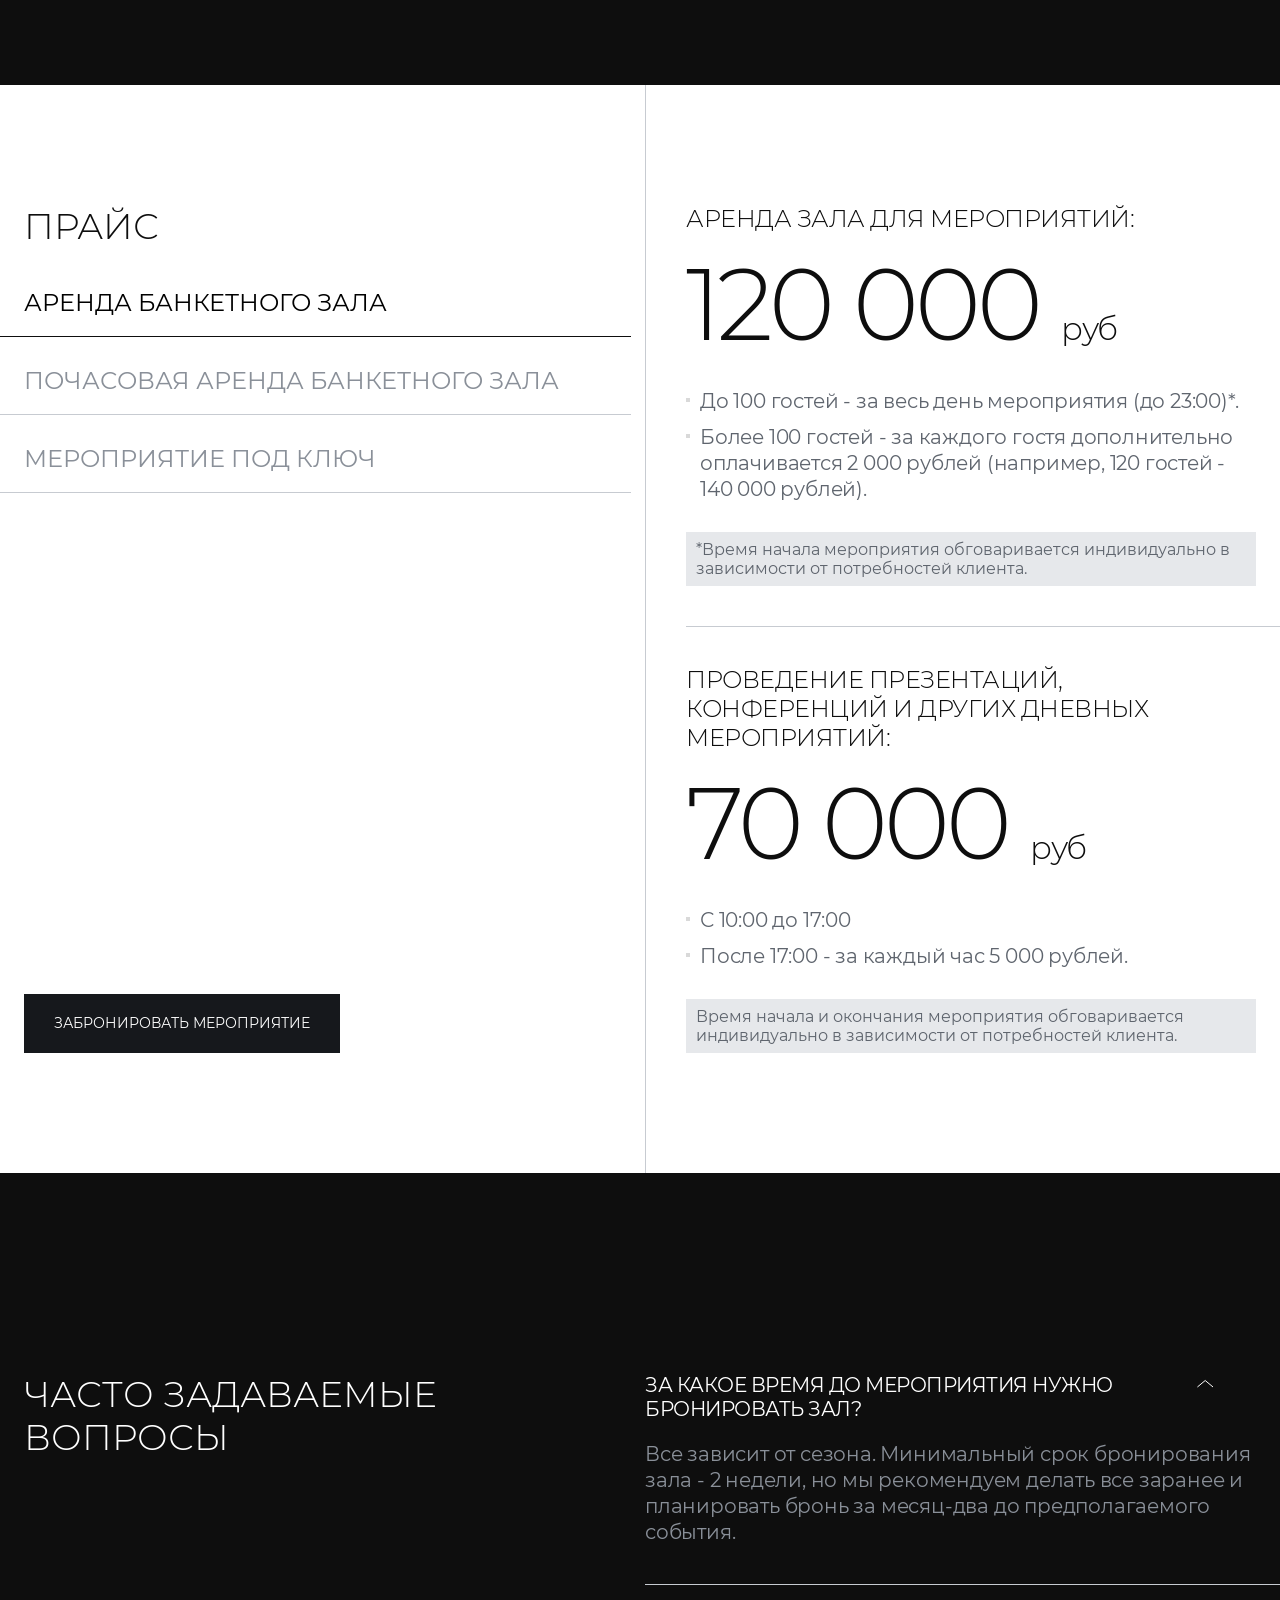
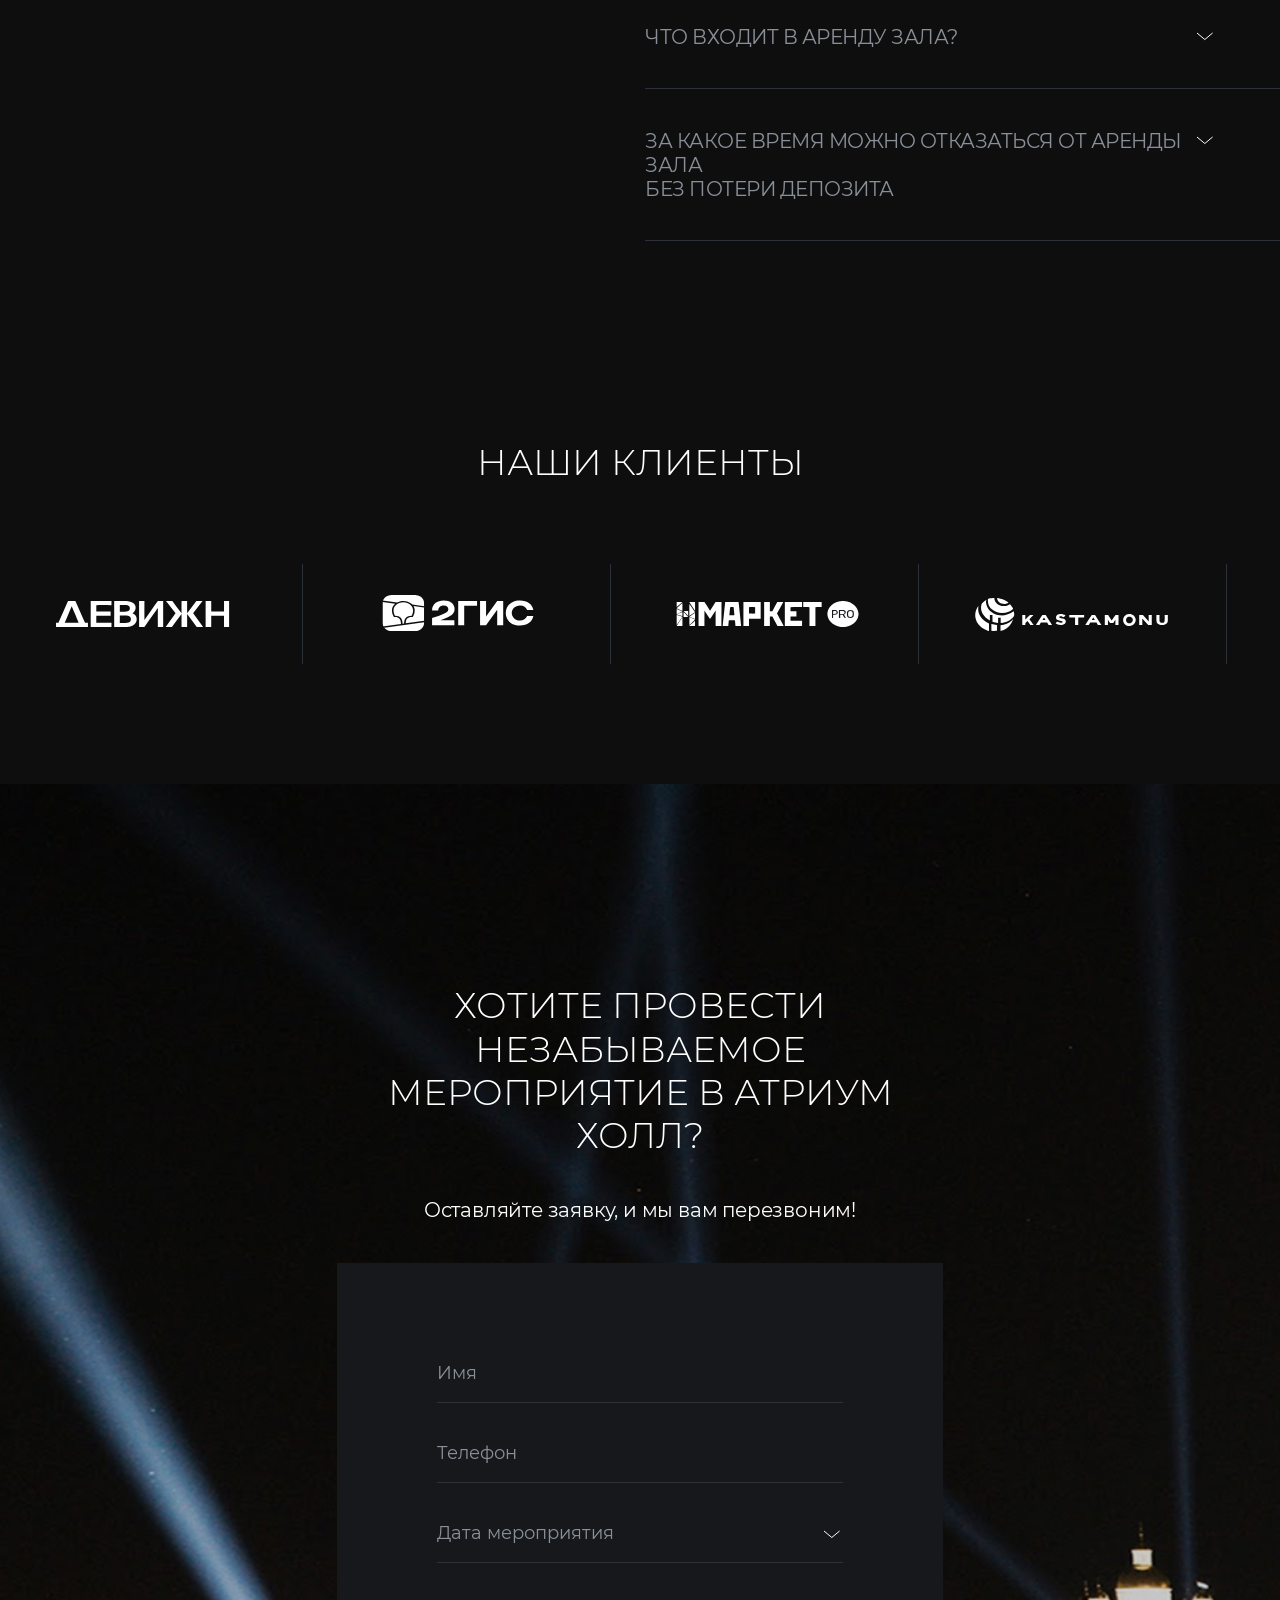
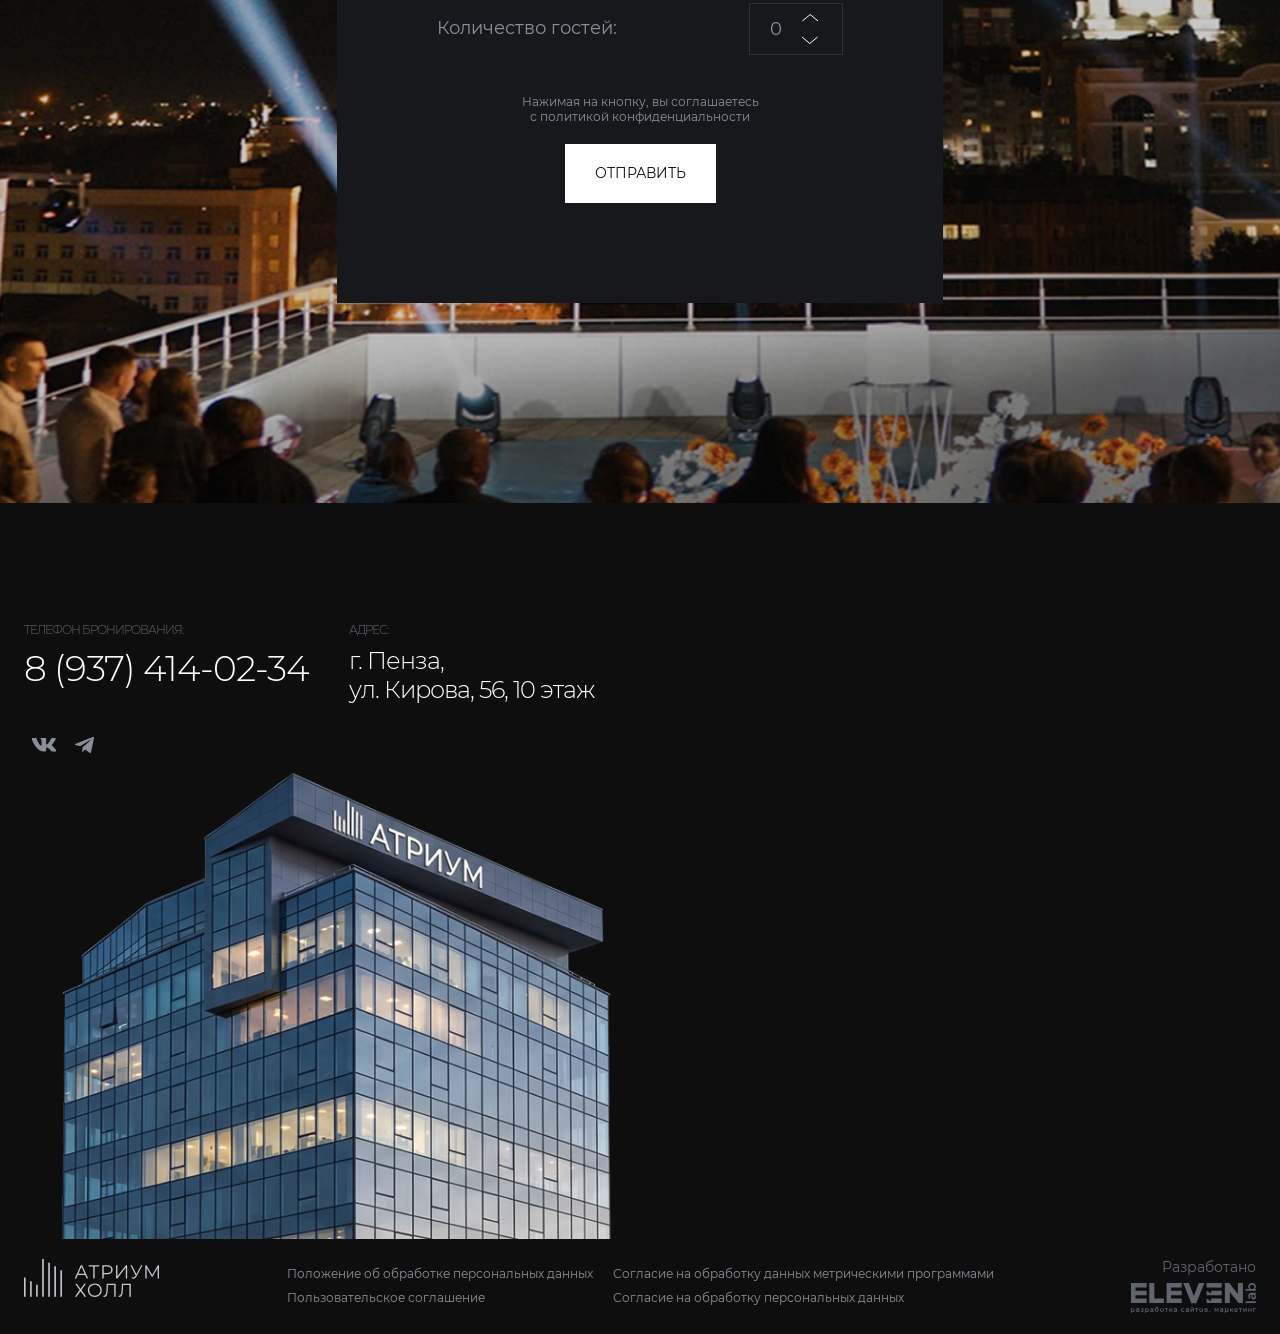
==== commit 96c38c98: "index media" ====
--- a/index.html
+++ b/index.html
@@ -77,7 +77,7 @@
           <div class="video-wrapper w-100">
             <div class="video-wrapper__text">Уникальная еvent-площадка премиум-класса</div>
 
-            <video width="100%" controls poster="img/video-preview.jpg" class="video-box">
+            <video width="100" controls poster="img/video-preview.jpg" class="video-box">
               <source src="img/atrium-video.mp4" type="video/mp4" />
             </video>
           </div>
@@ -352,14 +352,107 @@
   <section class="variable p-200" id="variable">
     <div class="container">
       <div class="row">
-        <div class="col-12">
-          <h2>Варианты рассадки</h2>
-
+        <div class="col-12 col-lg-6">
+          <div class="variable-content">
+            <h2>Варианты рассадки</h2>
+
+            <!-- Верхние табы -->
+            <ul class="nav nav-tabs seating-top-nav" id="seatingTopTabs" role="tablist">
+              <li class="nav-item">
+                <button class="nav-link active" data-bs-toggle="tab" data-bs-target="#banquet"
+                  type="button">БАНКЕТ</button>
+              </li>
+              <li class="nav-item">
+                <button class="nav-link" data-bs-toggle="tab" data-bs-target="#buffet" type="button">ФУРШЕТ</button>
+              </li>
+              <li class="nav-item">
+                <button class="nav-link" data-bs-toggle="tab" data-bs-target="#conference"
+                  type="button">КОНФЕРЕНЦИЯ</button>
+              </li>
+            </ul>
+
+            <div class="variable-advantages d-none d-lg-flex">
+              <h3>Вы так же можете провести на нашей площадке свое уникальное мероприятие!</h3>
+              <div class="box-text">
+                <p>Особенность Атриум Холл в просторном зале – вы можете зонировать пространство, переставлять экран и
+                  сцену
+                  на свое усмотрение, задействовать любые варианты мебели (фуршетные стойки, прямоугольные и круглые
+                  столы,
+                  несколько видов стульев), а универсальный дизайн помещения легко адаптируется под тематику любого
+                  события,
+                  и так же дорого и уместно будет смотреться без исполнения декора.</p>
+              </div>
+            </div>
+          </div>
+        </div>
+
+        <div class="col-12 col-lg-6">
+          <div class="tab-content seating-content">
+
+            <!-- БАНКЕТ -->
+            <div class="tab-pane fade show active" id="banquet">
+              <div class="row align-items-center">
+
+                <div class="col-12 text-center">
+                  <img src="img/sheme.png" class="img-fluid seating-main-img" alt="">
+
+                  <div class="bottom-tabs">
+                    <button class="variant-btn active" data-img="img/sheme.png">ВАРИАНТ 1</button>
+                    <button class="variant-btn" data-img="img/callback-bg.jpg">ВАРИАНТ 2</button>
+                  </div>
+                </div>
+
+              </div>
+            </div>
+
+            <!-- ФУРШЕТ -->
+            <div class="tab-pane fade" id="buffet">
+              <div class="row align-items-center">
+
+                <div class="col-12 text-center">
+                  <img src="img/sheme.png" class="img-fluid seating-main-img" alt="">
+
+                  <div class="bottom-tabs">
+                    <button class="variant-btn active" data-img="img/sheme.png">ВАРИАНТ 1</button>
+                    <button class="variant-btn" data-img="img/callback-bg.jpg">ВАРИАНТ 2</button>
+                  </div>
+                </div>
+              </div>
+            </div>
+
+            <!-- КОНФЕРЕНЦИЯ -->
+            <div class="tab-pane fade" id="conference">
+              <div class="row align-items-center">
+
+                <div class="col-12 text-center">
+                  <img src="img/sheme.png" class="img-fluid seating-main-img" alt="">
+                  <div class="bottom-tabs">
+                    <button class="variant-btn active" data-img="img/sheme.png">ВАРИАНТ 1</button>
+                    <button class="variant-btn" data-img="img/callback-bg.jpg">ВАРИАНТ 2</button>
+                  </div>
+                </div>
+
+              </div>
+            </div>
+
+          </div>
+
+          <div class="variable-advantages d-block d-lg-none">
+              <h3>Вы так же можете провести на нашей площадке свое уникальное мероприятие!</h3>
+              <div class="box-text">
+                <p>Особенность Атриум Холл в просторном зале – вы можете зонировать пространство, переставлять экран и
+                  сцену
+                  на свое усмотрение, задействовать любые варианты мебели (фуршетные стойки, прямоугольные и круглые
+                  столы,
+                  несколько видов стульев), а универсальный дизайн помещения легко адаптируется под тематику любого
+                  события,
+                  и так же дорого и уместно будет смотреться без исполнения декора.</p>
+              </div>
+            </div>
         </div>
       </div>
     </div>
   </section>
-
 
   <section class="prices bg-white" id="prices">
     <div class="container">
@@ -389,14 +482,13 @@
               </li>
             </ul>
 
-            <a href="#" class="btn btn-dark btn-book-event" data-bs-toggle="modal"
+            <a href="#" class="btn btn-dark btn-book-event d-none d-lg-flex" data-bs-toggle="modal"
               data-bs-target="#callbackModal"><span>Забронировать
                 мероприятие</span></a>
           </div>
         </div>
 
         <div class="col-12 col-lg-6">
-
           <!-- DESKTOP TABS -->
           <div class="tab-content tab-content-prices d-none d-lg-block">
 
@@ -476,57 +568,129 @@
           </div>
 
           <!-- MOBILE ACCORDION -->
-          <div class="accordion d-lg-none" id="priceAccordion">
+          <div class="accordion accordion-price d-lg-none" id="priceAccordion">
 
             <div class="accordion-item">
-              <h2 class="accordion-header">
+              <div class="accordion-header">
                 <button class="accordion-button" type="button" data-bs-toggle="collapse" data-bs-target="#mob1">
-                  Аренда банкетного зала
+                  <span>Аренда банкетного зала</span>
+                  <svg class="svg-icon accordion-button__icon">
+                    <use xlink:href="img/sprite.svg#arrow-bottom"></use>
+                  </svg>
                 </button>
-              </h2>
+              </div>
               <div id="mob1" class="accordion-collapse collapse show" data-bs-parent="#priceAccordion">
                 <div class="accordion-body">
-                  <h4>Аренда зала для мероприятий:</h4>
-                  <div class="price-big">120 000 <span>руб</span></div>
-                  <p>До 100 гостей — за весь день мероприятия</p>
+                  <div class="price-card">
+                    <div class="h4">Аренда зала для мероприятий:</div>
+                    <div class="price-big">120 000 <span>руб</span></div>
+                    <div class="box-text">
+                      <ul class="list-cube my-ul">
+                        <li>До 100 гостей - за весь день мероприятия (до 23:00)*.</li>
+                        <li>Более 100 гостей - за каждого гостя дополнительно оплачивается 2 000 рублей (например, 120
+                          гостей
+                          - 140 000 рублей).</li>
+                      </ul>
+                    </div>
+
+                    <div class="price-card__description">
+                      <p>*Время начала мероприятия обговаривается индивидуально в зависимости от потребностей клиента.
+                      </p>
+                    </div>
+                  </div>
+
+                  <div class="price-card">
+                    <div class="h4">Проведение презентаций, конференций и других дневных мероприятий:</div>
+                    <div class="price-big">70 000 <span>руб</span></div>
+                    <div class="box-text">
+                      <ul class="list-cube my-ul">
+                        <li>С 10:00 до 17:00</li>
+                        <li>После 17:00 - за каждый час 5 000 рублей.</li>
+                      </ul>
+                    </div>
+
+                    <div class="price-card__description">
+                      <p>Время начала и окончания мероприятия обговаривается индивидуально в зависимости от потребностей
+                        клиента.</p>
+                    </div>
+                  </div>
                 </div>
               </div>
             </div>
 
             <div class="accordion-item">
-              <h2 class="accordion-header">
+              <div class="accordion-header">
                 <button class="accordion-button collapsed" type="button" data-bs-toggle="collapse"
                   data-bs-target="#mob2">
-                  Почасовая аренда банкетного зала
+                  <span>Почасовая аренда банкетного зала</span>
+                  <svg class="svg-icon accordion-button__icon">
+                    <use xlink:href="img/sprite.svg#arrow-bottom"></use>
+                  </svg>
                 </button>
-              </h2>
+              </div>
               <div id="mob2" class="accordion-collapse collapse" data-bs-parent="#priceAccordion">
                 <div class="accordion-body">
-                  <h4>Проведение презентаций:</h4>
-                  <div class="price-big">70 000 <span>руб</span></div>
-                  <p>С 10:00 до 17:00</p>
+                  <div class="price-card">
+                    <div class="h4">Аренда площадки для проведения фото- и видеосъемки:</div>
+                    <div class="price-big">3 000 <span>руб/час </span></div>
+                    <div class="box-text">
+                      <ul class="list-cube my-ul">
+                        <li>Аренда производится от 3х часов, далее каждый дополнительный час - 3000 рублей.</li>
+                        <li>В вашем распоряжении будет целый зал, открытая видовая терраса. Использование крыши
+                          банкетного
+                          зала - по запросу.</li>
+                      </ul>
+                    </div>
+                  </div>
                 </div>
               </div>
             </div>
 
             <div class="accordion-item">
-              <h2 class="accordion-header">
+              <div class="accordion-header">
                 <button class="accordion-button collapsed" type="button" data-bs-toggle="collapse"
                   data-bs-target="#mob3">
-                  Мероприятие под ключ
+                  <span>Мероприятие под ключ</span>
+                  <svg class="svg-icon accordion-button__icon">
+                    <use xlink:href="img/sprite.svg#arrow-bottom"></use>
+                  </svg>
                 </button>
-              </h2>
+              </div>
               <div id="mob3" class="accordion-collapse collapse" data-bs-parent="#priceAccordion">
                 <div class="accordion-body">
-                  <h4>Мероприятие под ключ:</h4>
-                  <div class="price-big">от 250 000 <span>руб</span></div>
-                  <p>Полная организация события</p>
-                </div>
-              </div>
-            </div>
-
-          </div>
-
+                  <div class="price-card">
+                    <div class="h4">Организация и координация мероприятия под ключ:</div>
+                    <div class="h2">По договоренности </div>
+                    <div class="h4 mb-40 text-transform-none">5% от общей суммы сметы</div>
+                    <div class="box-text mb-40">
+                      <p>Стоимость организации/координации мероприятия зависит от множества факторов, таких как: формат
+                        и
+                        концепция проводимого торжества, масштаб декора зала, потребуется ли дополнительное техническое
+                        оборудование, участие артистов, количество гостей, меню и прочие условия, а главное, от ваших
+                        пожеланий и предпочтений, планируемого бюджета. Из всего этого уже будет складываться смета
+                        затрат
+                        на мероприятие. Все эти моменты обсуждаются непосредственно на личной встрече с администратором
+                        банкетного зала!</p>
+                    </div>
+
+                    <div class="box-text">
+                      <ul class="list-cube my-ul">
+                        <li>Стоимость услуг по организации/координации события от банкетного зала Атриум Холл составляет
+                          5%
+                          от
+                          общей суммы сметы.</li>
+                      </ul>
+                    </div>
+                  </div>
+                </div>
+              </div>
+            </div>
+
+          </div>
+
+          <a href="#" class="btn btn-dark btn-book-event d-flex d-lg-none" data-bs-toggle="modal"
+            data-bs-target="#callbackModal"><span>Забронировать
+              мероприятие</span></a>
         </div>
       </div>
     </div>
@@ -551,7 +715,7 @@
                   </svg>
                 </button>
               </div>
-              <div id="collapseOne" class="accordion-collapse collapse show" aria-labelledby="headingOne"
+              <div id="collapseOne" class="accordion-collapse collapse show" 
                 data-bs-parent="#accordionExample">
                 <div class="accordion-body">
                   <div class="box-text">
@@ -571,7 +735,7 @@
                   </svg>
                 </button>
               </div>
-              <div id="collapseTwo" class="accordion-collapse collapse" aria-labelledby="headingTwo"
+              <div id="collapseTwo" class="accordion-collapse collapse" 
                 data-bs-parent="#accordionExample">
                 <div class="accordion-body">
                   <div class="box-text">
@@ -591,7 +755,7 @@
                   </svg>
                 </button>
               </div>
-              <div id="collapseThree" class="accordion-collapse collapse" aria-labelledby="headingThree"
+              <div id="collapseThree" class="accordion-collapse collapse" 
                 data-bs-parent="#accordionExample">
                 <div class="accordion-body">
                   <div class="box-text">
@@ -677,7 +841,7 @@
     </div>
   </section>
 
-  <section class="contacts" id="contacts">
+  <div class="contacts" id="contacts">
     <div class="container">
       <div class="row">
         <div class="col-12 col-lg-6">
@@ -734,7 +898,7 @@
         </div>
       </div>
     </div>
-  </section>
+  </div>
 
   <footer>
     <div class="container">
--- a/css/main.css
+++ b/css/main.css
@@ -702,4 +702,92 @@
   font-size: 32px;
   line-height: 120%;
   letter-spacing: -1.3px;
+}
+
+.accordion-price .accordion-item {
+  color: #0E0E0E;
+  padding: 0;
+}
+.accordion-price .accordion-item::before {
+  display: none;
+}
+.accordion-price .accordion-button {
+  padding: 0 0 10px;
+  color: #0E0E0E;
+  border-bottom: 1px solid #C7CBD1;
+}
+.accordion-price .accordion-button:not(.collapsed) {
+  border-color: #0E0E0E;
+  font-weight: 600;
+}
+.accordion-price .accordion-button__icon {
+  stroke: #8A9099;
+}
+.accordion-price .accordion-body {
+  padding: 40px 0 0;
+}
+
+.seating-top-nav {
+  margin: 80px 0 0;
+}
+.seating-top-nav .nav-link:before {
+  background: #8A9099;
+}
+.seating-top-nav .nav-link.active {
+  background: transparent;
+  color: #fff;
+}
+.seating-top-nav .nav-link.active:before {
+  background: #fff;
+}
+
+.variable-content {
+  max-width: 607px;
+  width: 100%;
+}
+
+.variable-advantages {
+  margin: 143px 0 0;
+}
+.variable-advantages h3 {
+  max-width: 580px;
+}
+.variable-advantages .box-text {
+  margin: 30px 0 0;
+  color: #8A9099;
+}
+
+.bottom-tabs {
+  width: 100%;
+  margin: 26px 0 0;
+  display: -webkit-box;
+  display: -ms-flexbox;
+  display: flex;
+  -webkit-box-align: stretch;
+      -ms-flex-align: stretch;
+          align-items: stretch;
+  -webkit-box-pack: end;
+      -ms-flex-pack: end;
+          justify-content: flex-end;
+}
+
+.variant-btn {
+  height: 59px;
+  background: #16181C;
+  margin: 0 10px 0 0;
+  padding: 10px 30px;
+  font-size: 14px;
+  line-height: 110%;
+  color: #fff;
+}
+.variant-btn:last-child {
+  margin: 0;
+}
+.variant-btn:hover {
+  background: #0E0E0E;
+  color: #fff;
+}
+.variant-btn.active {
+  background: #fff;
+  color: #0E0E0E;
 }
--- a/css/media.css
+++ b/css/media.css
@@ -364,6 +364,79 @@
     width: 100%;
     height: 400px;
   }
+  .prices-content {
+    padding: 0;
+  }
+  .prices {
+    padding: 60px 0;
+  }
+  .price-card {
+    margin: 0 0 20px;
+  }
+  .price-card:last-child {
+    margin: 0;
+  }
+  .price-card .h4 {
+    margin: 0 0 20px;
+  }
+  .price-card__description {
+    margin: 20px 0 0;
+  }
+  .price-big {
+    font-size: 40px;
+    letter-spacing: -1.6px;
+    margin: 0 0 20px;
+  }
+  .price-big span {
+    font-size: 20px;
+    letter-spacing: -0.8px;
+  }
+  .btn-book-event {
+    margin: 40px 0 0;
+  }
+  .variable-content {
+    max-width: none;
+  }
+  .variable-advantages {
+    margin: 60px 0 0;
+  }
+  .bottom-tabs {
+    -webkit-box-pack: start;
+        -ms-flex-pack: start;
+            justify-content: flex-start;
+  }
+  .seating-top-nav {
+    -webkit-box-orient: horizontal;
+    -webkit-box-direction: normal;
+        -ms-flex-direction: row;
+            flex-direction: row;
+    -webkit-box-align: stretch;
+        -ms-flex-align: stretch;
+            align-items: stretch;
+    display: -webkit-box;
+    display: -ms-flexbox;
+    display: flex;
+    max-width: none;
+    width: 100%;
+    border: none;
+  }
+  .seating-top-nav .nav-item {
+    width: -webkit-fit-content;
+    width: -moz-fit-content;
+    width: fit-content;
+    padding: 0 5px;
+    -webkit-box-flex: 1;
+        -ms-flex: auto;
+            flex: auto;
+  }
+  .seating-top-nav .nav-link {
+    width: 100%;
+    text-align: center;
+    padding: 0 0 10px;
+  }
+  .seating-top-nav .nav-link::before {
+    width: 100%;
+  }
 }
 @media only screen and (max-width: 768px) {
   .logo-developer {
@@ -491,6 +564,13 @@
   .modal-content {
     padding: 40px;
   }
+  .nav-tabs {
+    font-size: 16px;
+    letter-spacing: -0.3px;
+  }
+  .seating-top-nav {
+    margin: 40px 0 0;
+  }
 }
 @media only screen and (max-width: 420px) {
   .ui-datepicker {
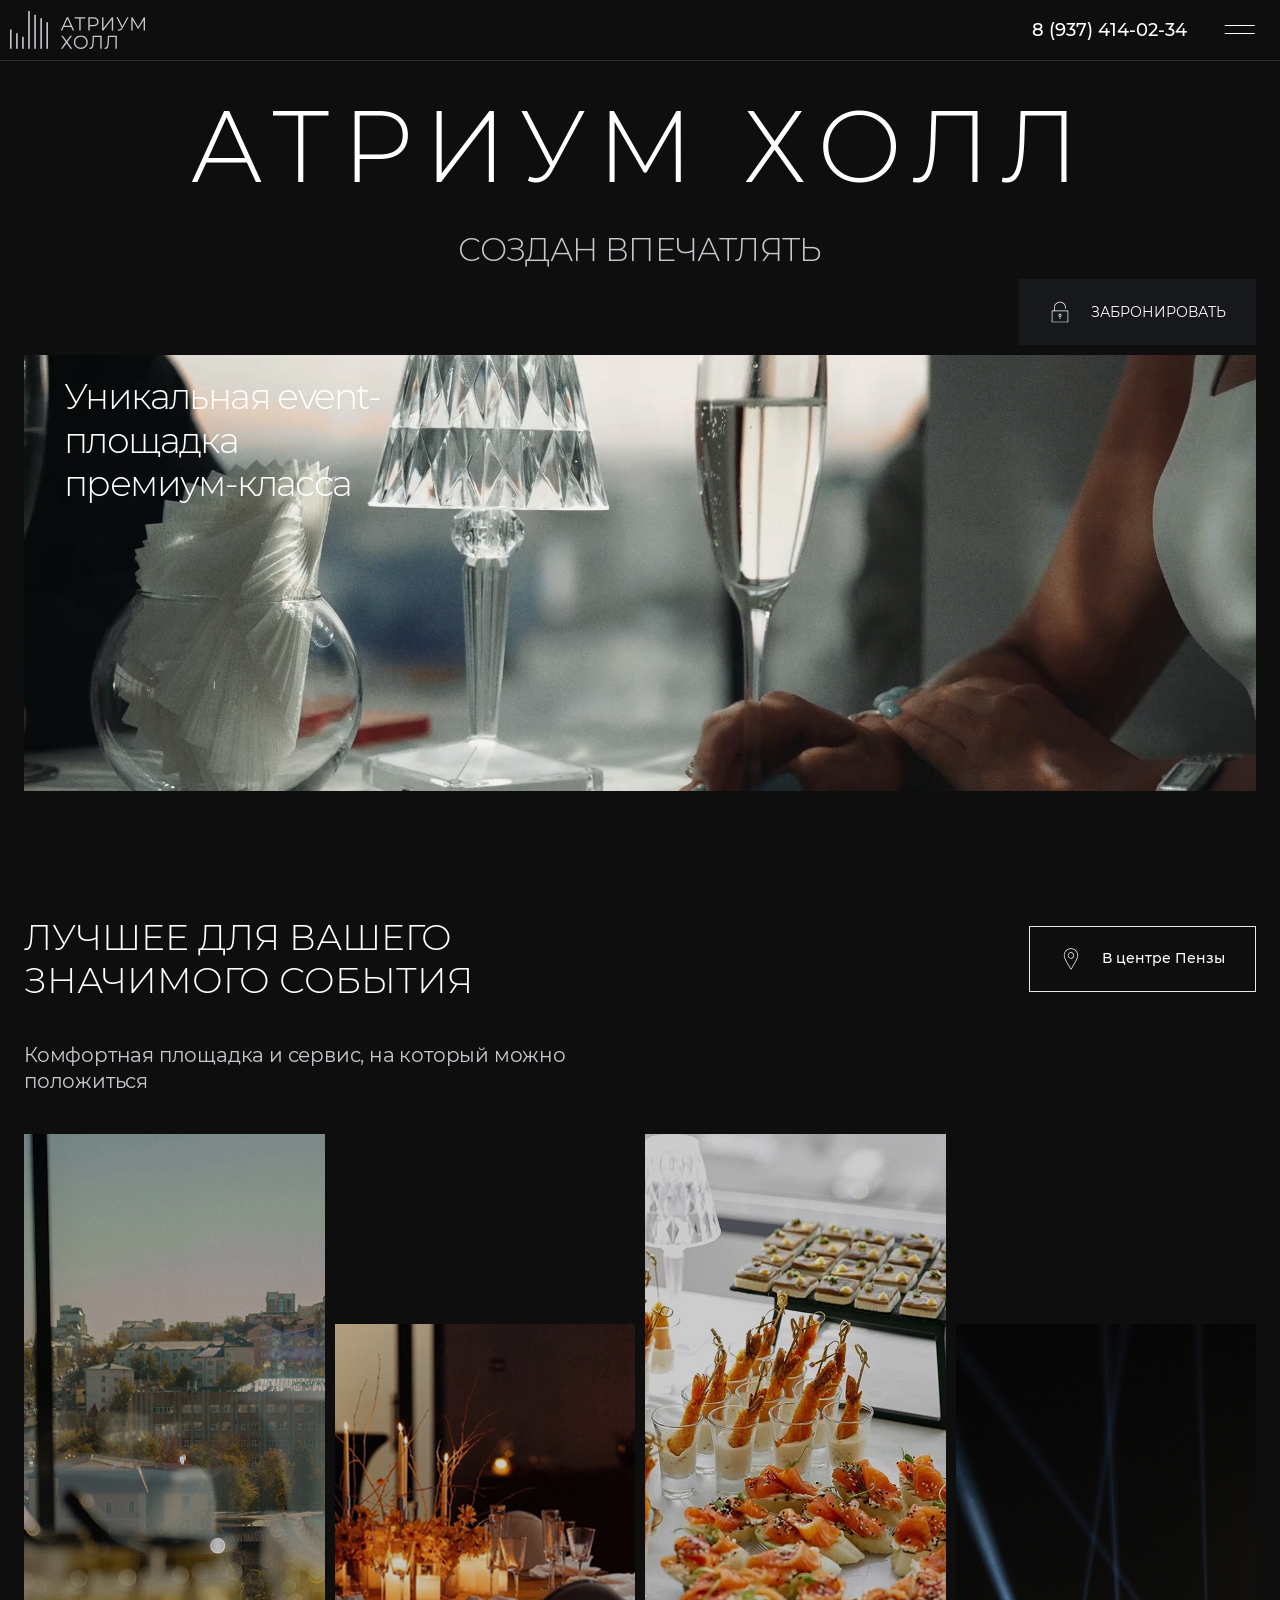
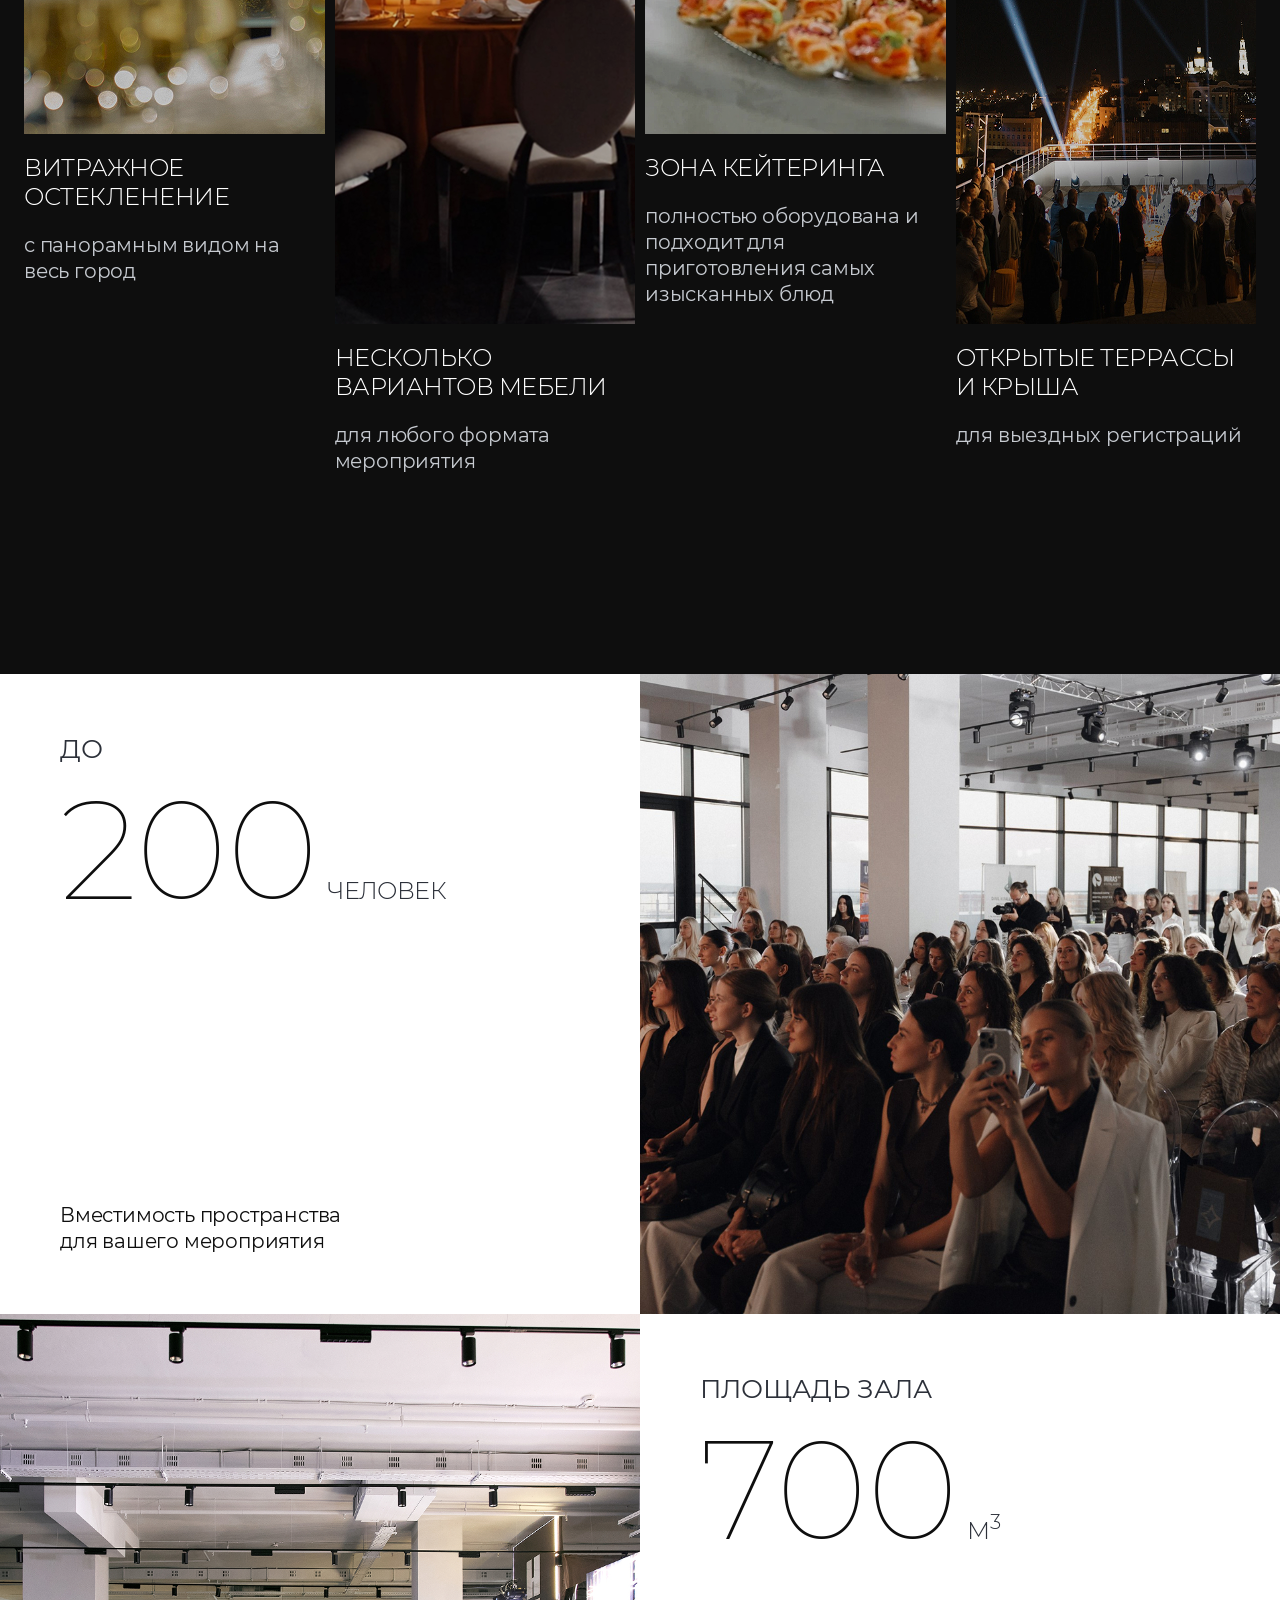
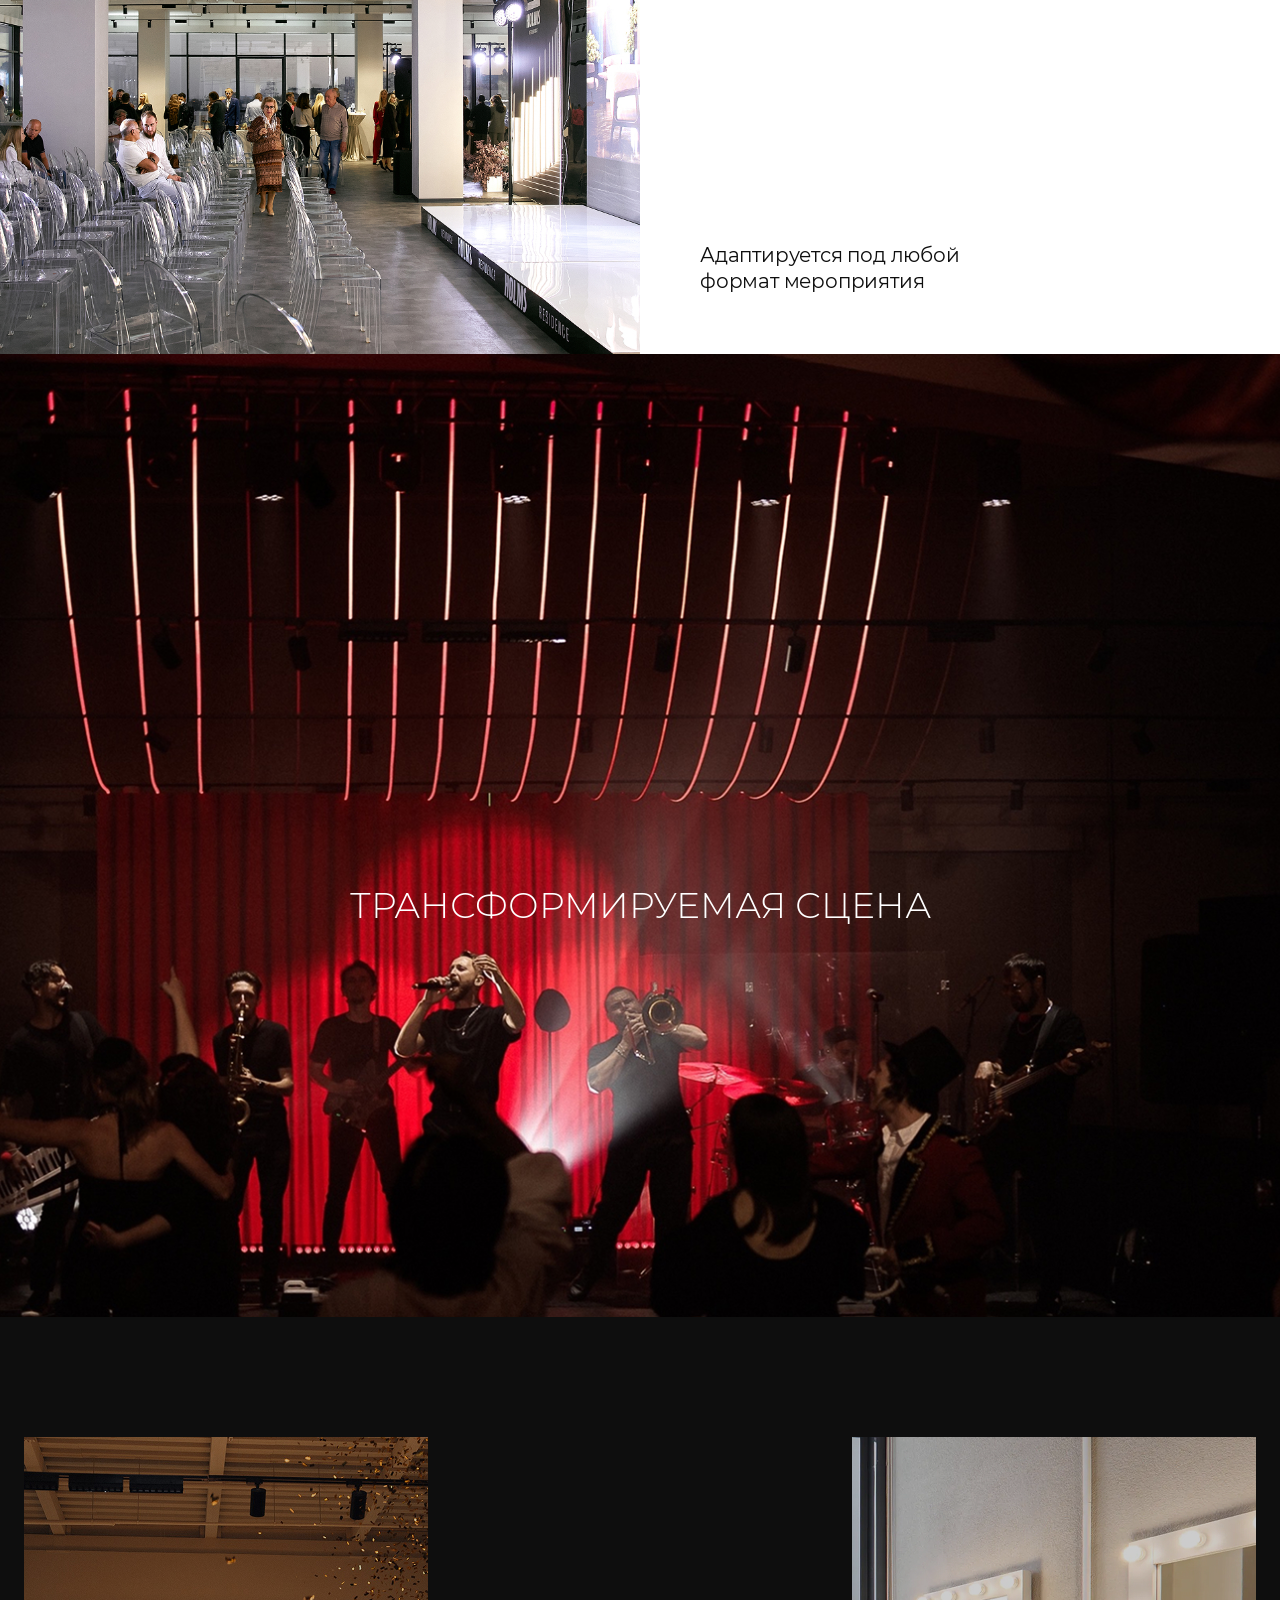
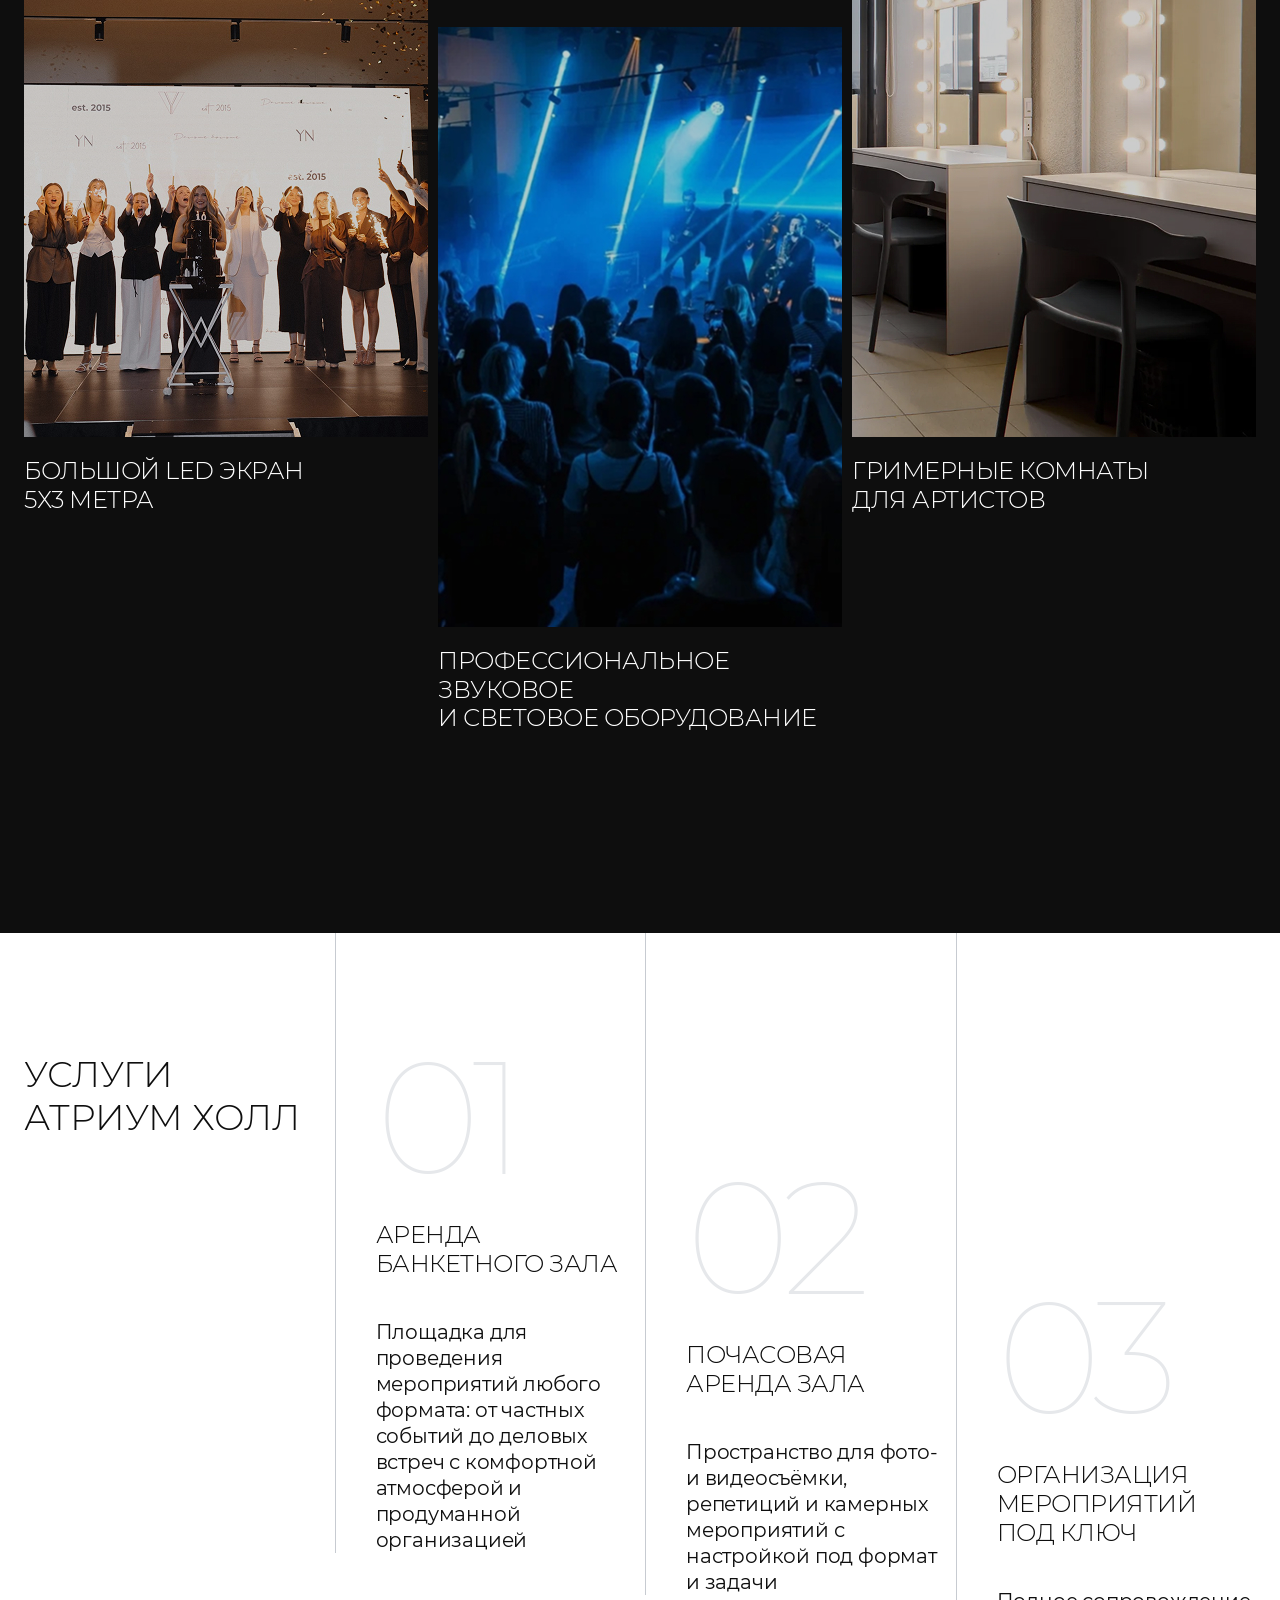
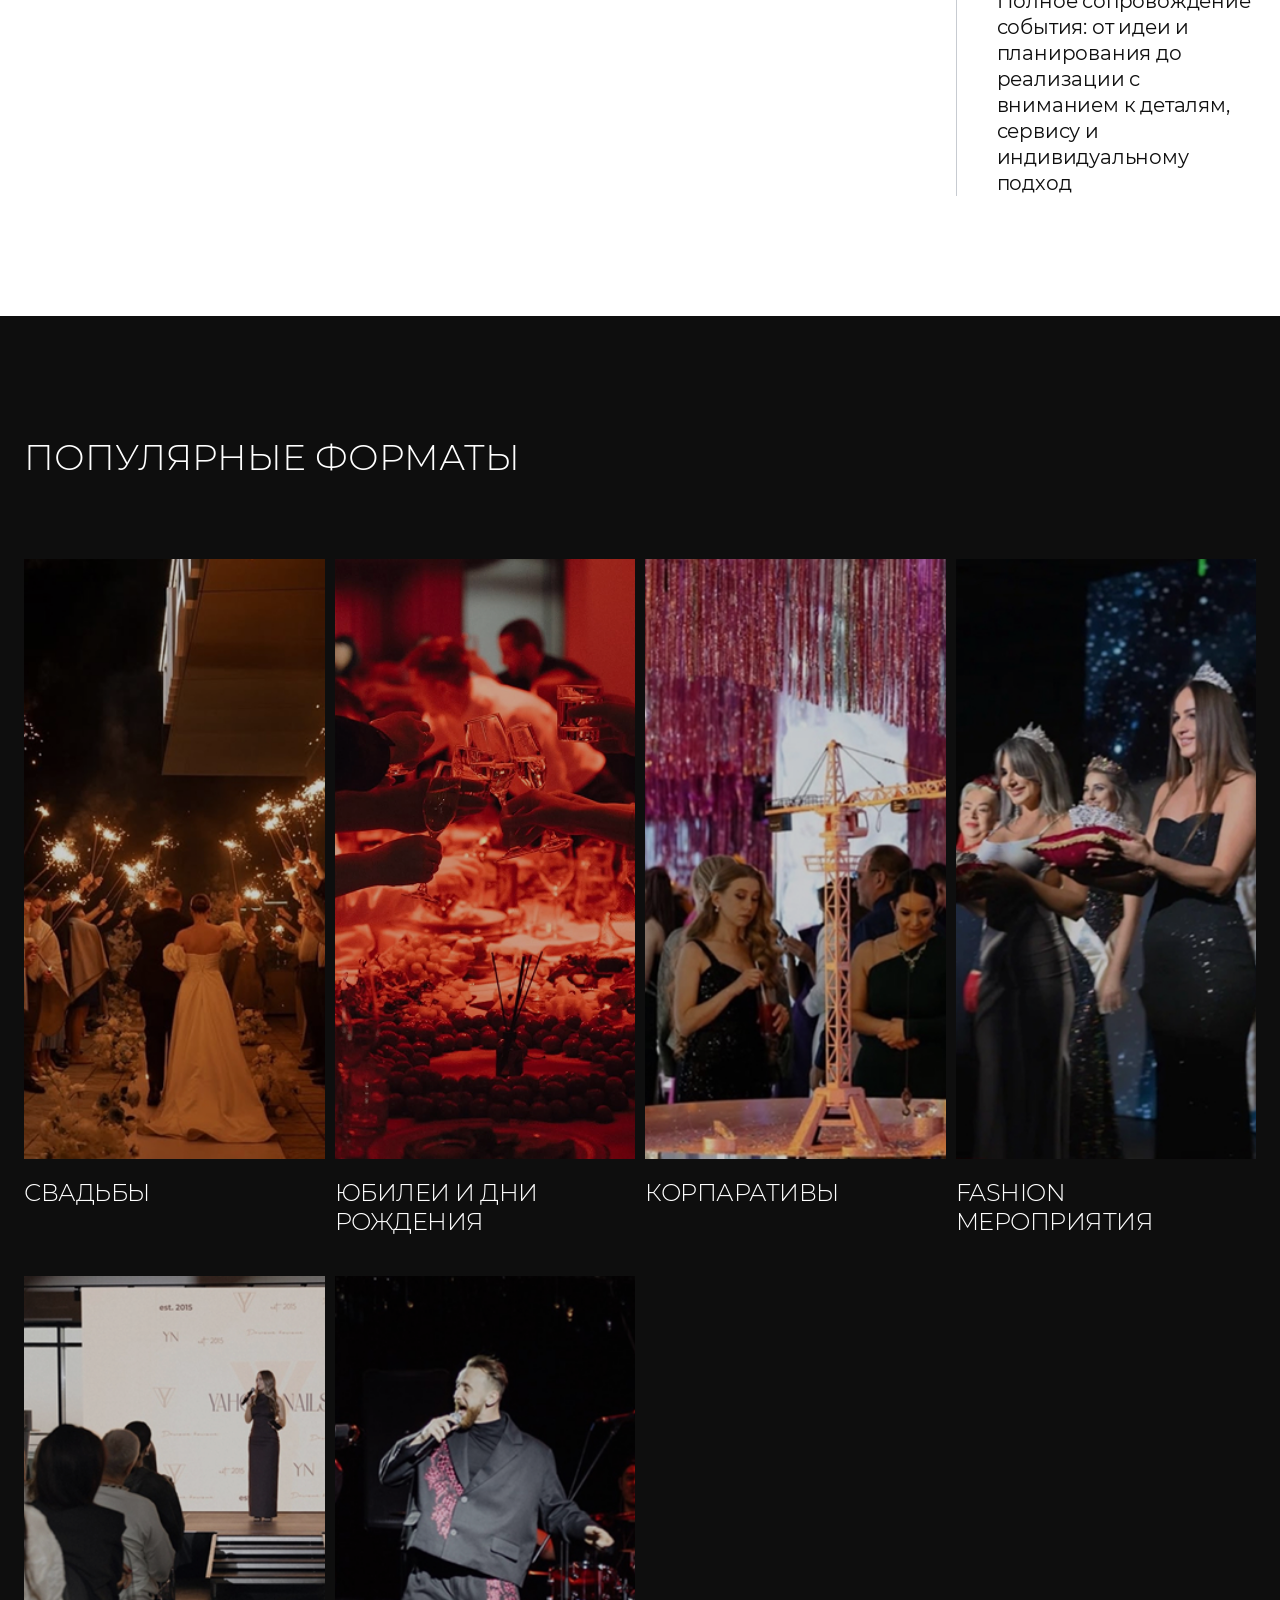
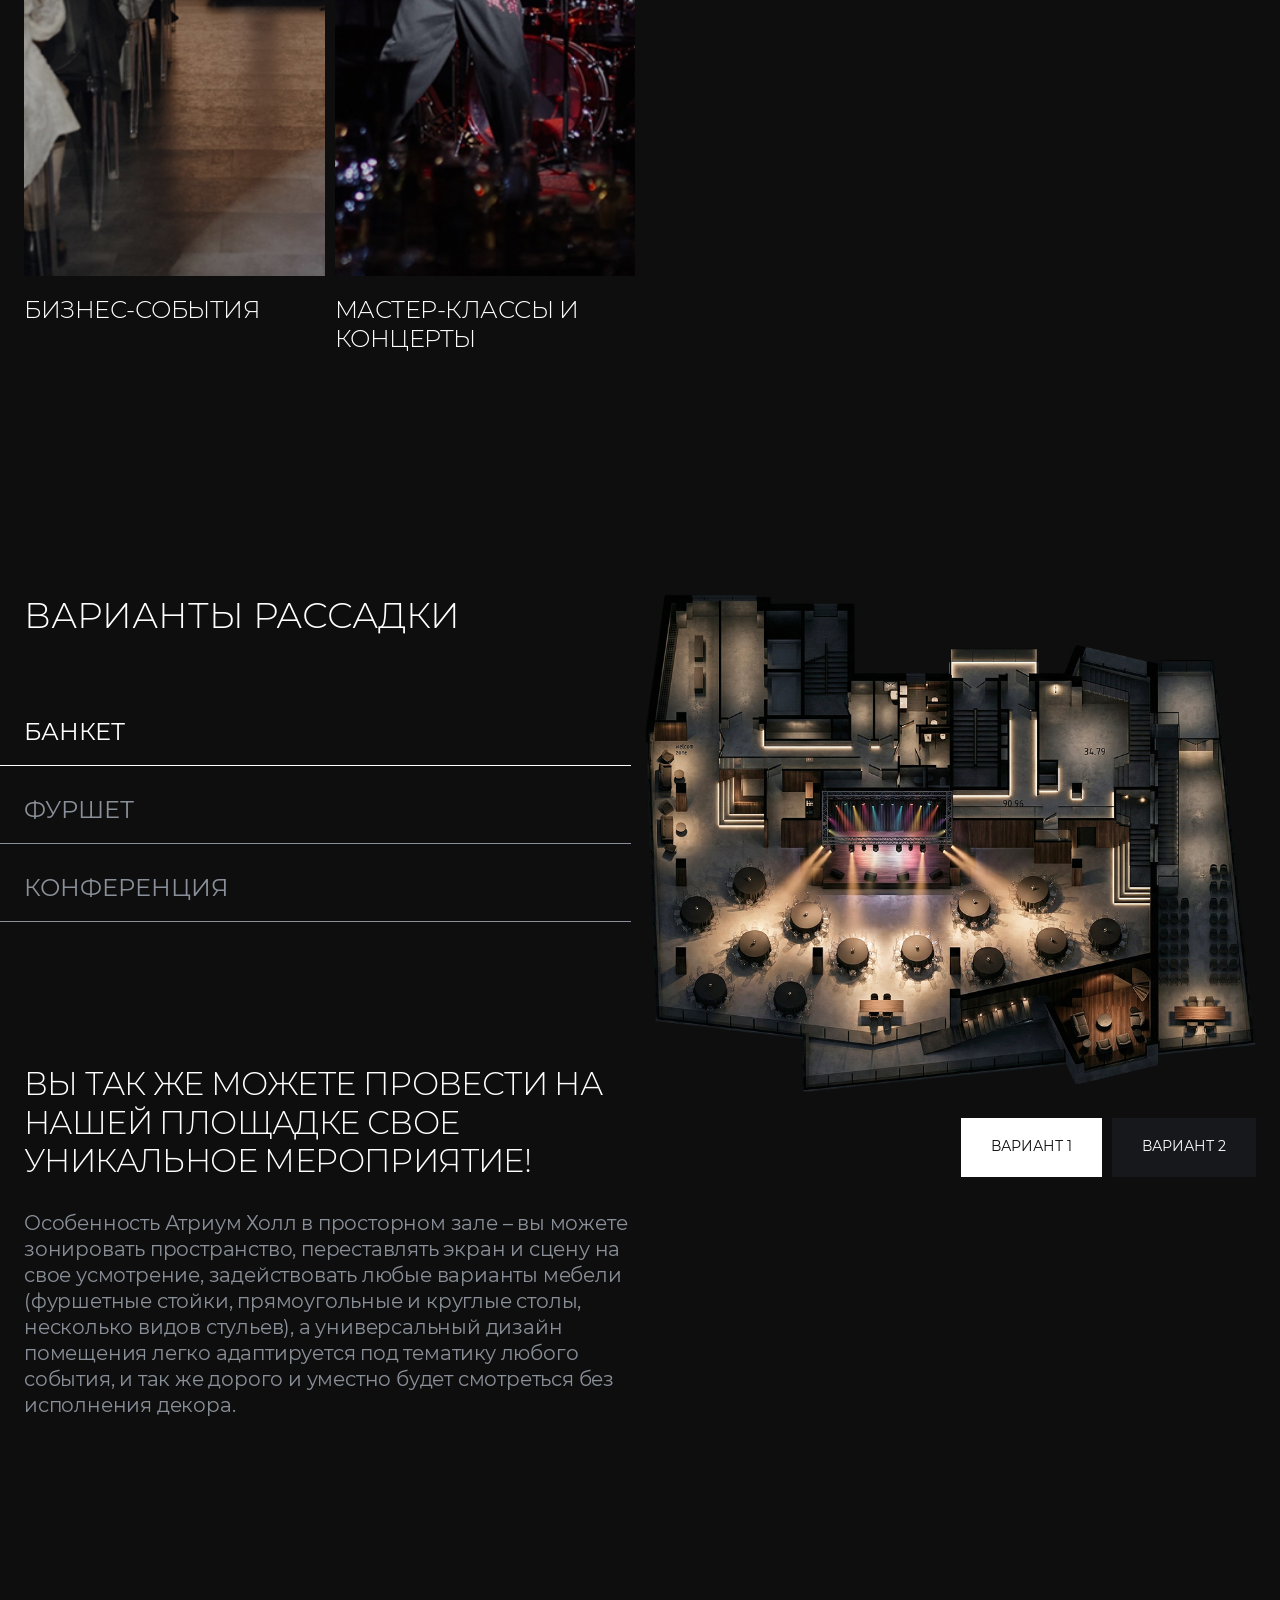
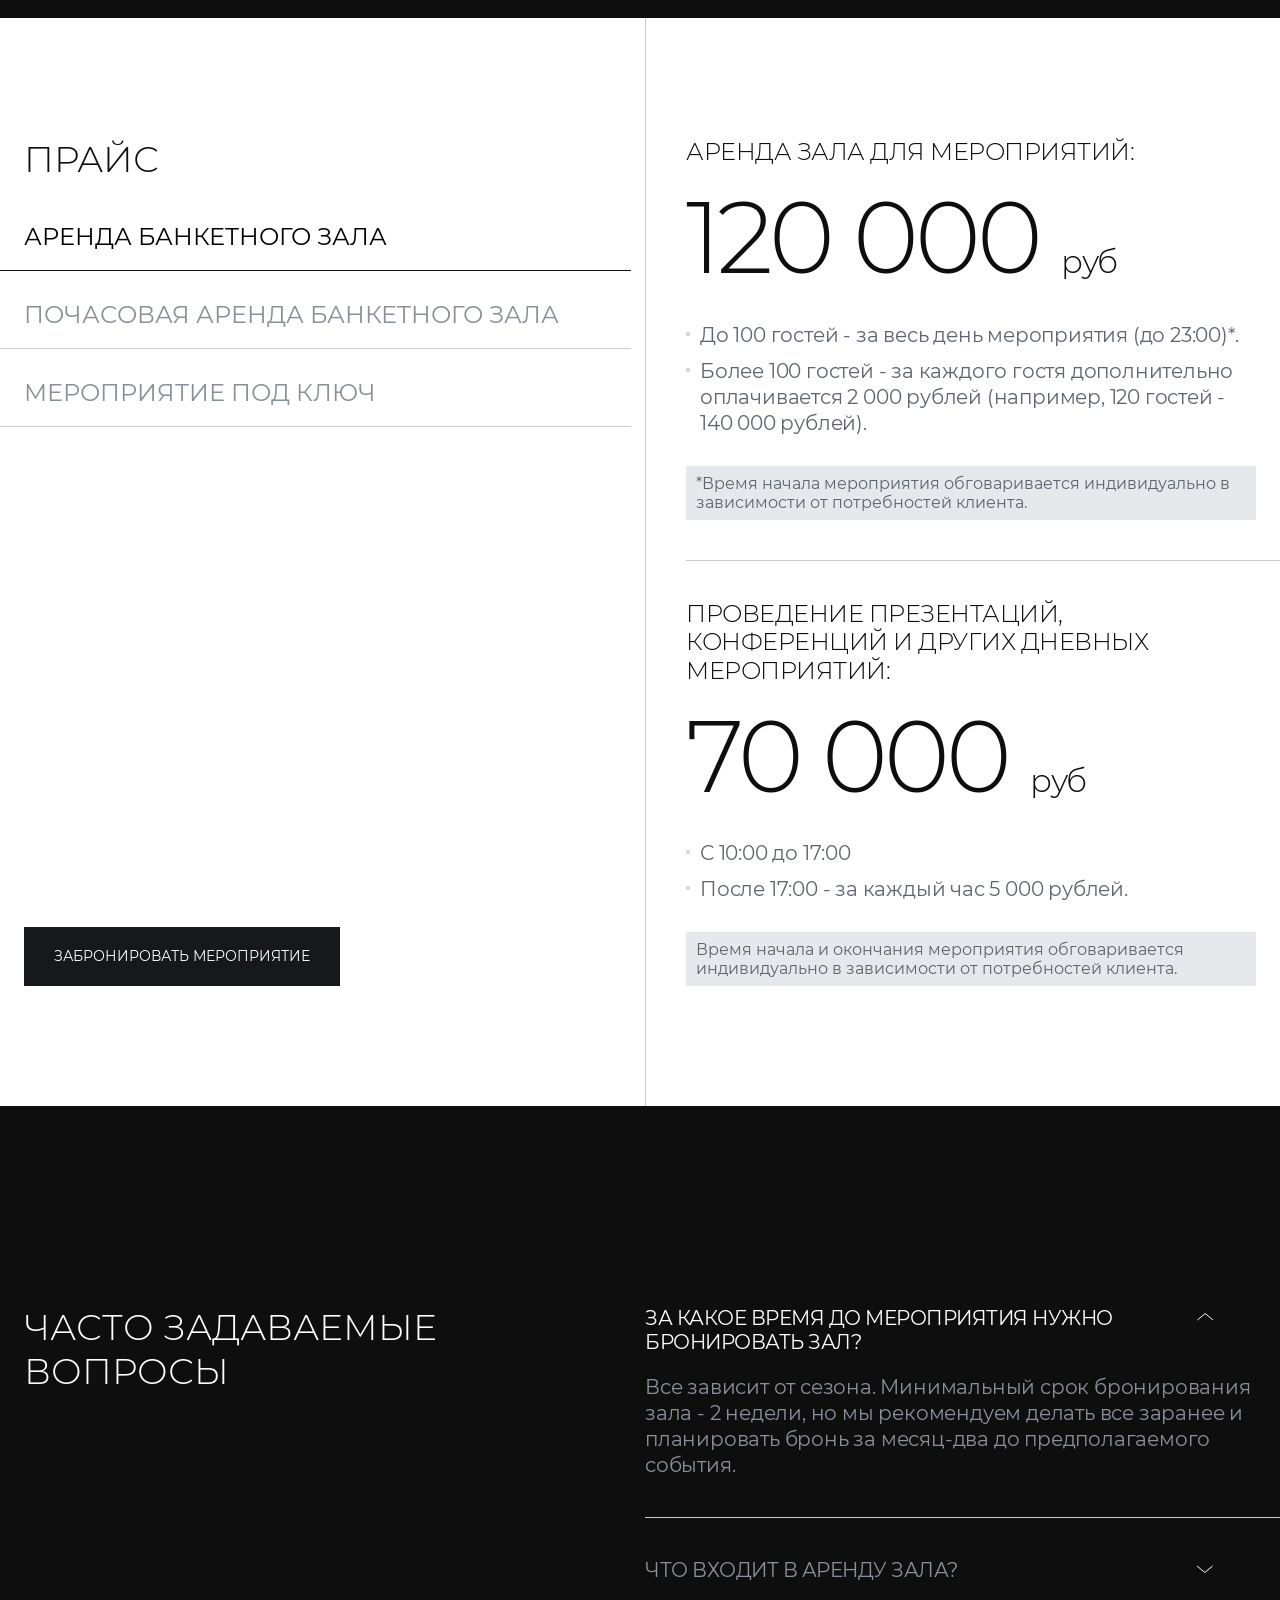
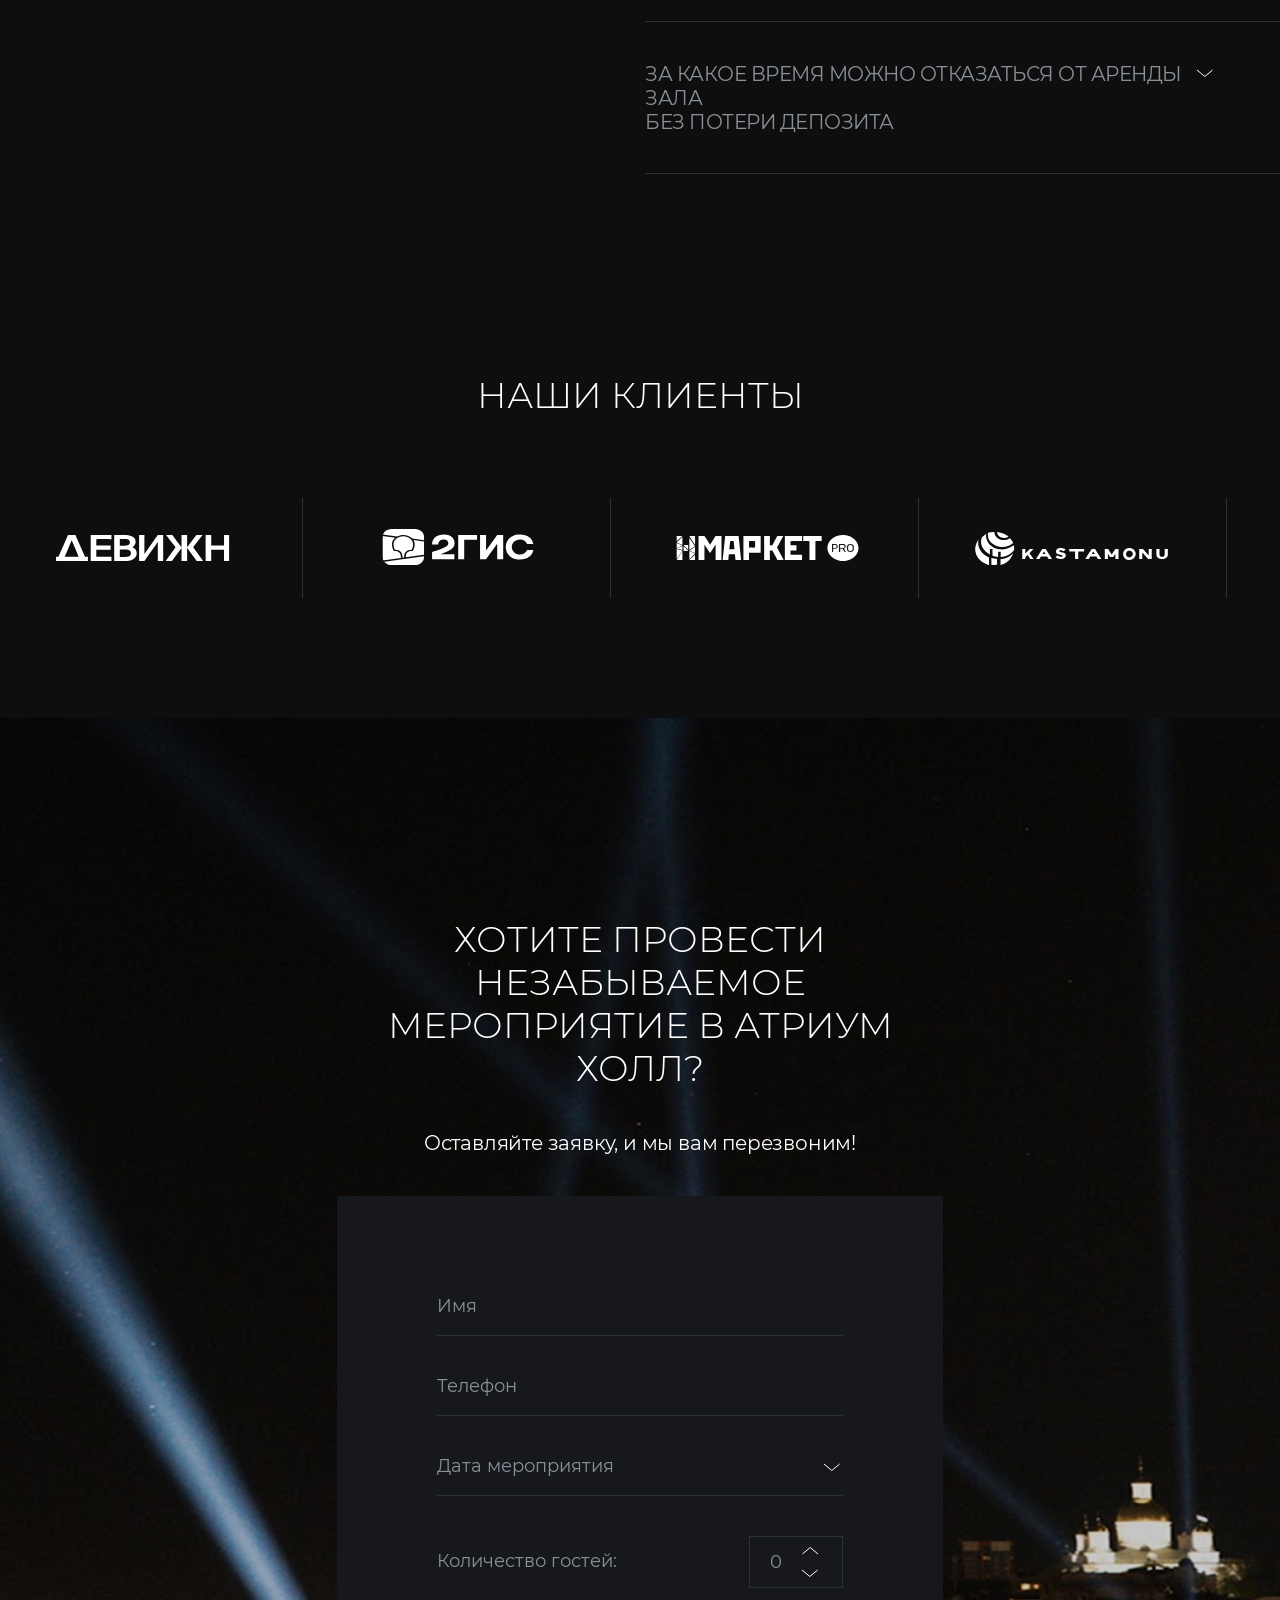
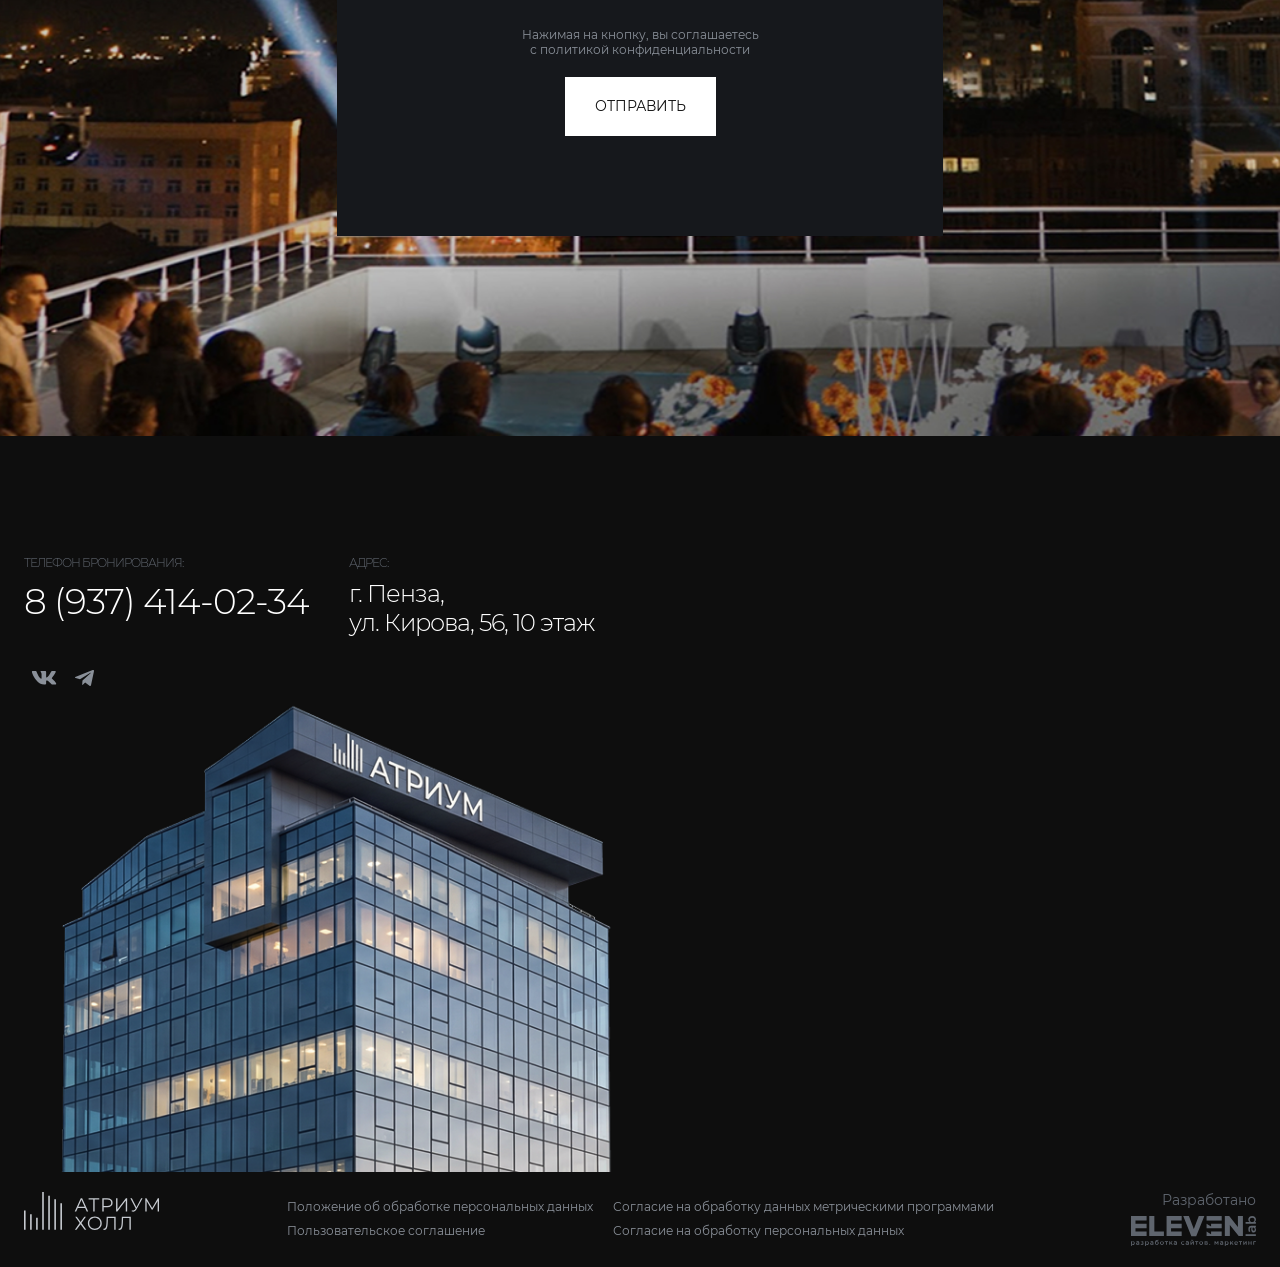
==== commit ca1f20dd: "+ page" ====
--- a/index.html
+++ b/index.html
@@ -77,7 +77,7 @@
           <div class="video-wrapper w-100">
             <div class="video-wrapper__text">Уникальная еvent-площадка премиум-класса</div>
 
-            <video width="100" controls poster="img/video-preview.jpg" class="video-box">
+            <video autoplay muted loop playsinline poster="img/video-preview.jpg" class="video-box">
               <source src="img/atrium-video.mp4" type="video/mp4" />
             </video>
           </div>
@@ -371,7 +371,7 @@
               </li>
             </ul>
 
-            <div class="variable-advantages d-none d-lg-flex">
+            <div class="variable-advantages d-none d-lg-flex flex-wrap">
               <h3>Вы так же можете провести на нашей площадке свое уникальное мероприятие!</h3>
               <div class="box-text">
                 <p>Особенность Атриум Холл в просторном зале – вы можете зонировать пространство, переставлять экран и
@@ -438,17 +438,17 @@
           </div>
 
           <div class="variable-advantages d-block d-lg-none">
-              <h3>Вы так же можете провести на нашей площадке свое уникальное мероприятие!</h3>
-              <div class="box-text">
-                <p>Особенность Атриум Холл в просторном зале – вы можете зонировать пространство, переставлять экран и
-                  сцену
-                  на свое усмотрение, задействовать любые варианты мебели (фуршетные стойки, прямоугольные и круглые
-                  столы,
-                  несколько видов стульев), а универсальный дизайн помещения легко адаптируется под тематику любого
-                  события,
-                  и так же дорого и уместно будет смотреться без исполнения декора.</p>
-              </div>
-            </div>
+            <h3>Вы так же можете провести на нашей площадке свое уникальное мероприятие!</h3>
+            <div class="box-text">
+              <p>Особенность Атриум Холл в просторном зале – вы можете зонировать пространство, переставлять экран и
+                сцену
+                на свое усмотрение, задействовать любые варианты мебели (фуршетные стойки, прямоугольные и круглые
+                столы,
+                несколько видов стульев), а универсальный дизайн помещения легко адаптируется под тематику любого
+                события,
+                и так же дорого и уместно будет смотреться без исполнения декора.</p>
+            </div>
+          </div>
         </div>
       </div>
     </div>
@@ -715,8 +715,7 @@
                   </svg>
                 </button>
               </div>
-              <div id="collapseOne" class="accordion-collapse collapse show" 
-                data-bs-parent="#accordionExample">
+              <div id="collapseOne" class="accordion-collapse collapse show" data-bs-parent="#accordionExample">
                 <div class="accordion-body">
                   <div class="box-text">
                     <p>Все зависит от сезона. Минимальный срок бронирования зала - 2 недели, но мы рекомендуем делать
@@ -735,8 +734,7 @@
                   </svg>
                 </button>
               </div>
-              <div id="collapseTwo" class="accordion-collapse collapse" 
-                data-bs-parent="#accordionExample">
+              <div id="collapseTwo" class="accordion-collapse collapse" data-bs-parent="#accordionExample">
                 <div class="accordion-body">
                   <div class="box-text">
                     <p>Все зависит от сезона. Минимальный срок бронирования зала - 2 недели, но мы рекомендуем делать
@@ -755,8 +753,7 @@
                   </svg>
                 </button>
               </div>
-              <div id="collapseThree" class="accordion-collapse collapse" 
-                data-bs-parent="#accordionExample">
+              <div id="collapseThree" class="accordion-collapse collapse" data-bs-parent="#accordionExample">
                 <div class="accordion-body">
                   <div class="box-text">
                     <p>Все зависит от сезона. Минимальный срок бронирования зала - 2 недели, но мы рекомендуем делать
--- a/css/style.css
+++ b/css/style.css
@@ -594,4 +594,53 @@
 .ui-priority-secondary, .ui-widget-content .ui-priority-secondary, .ui-widget-header .ui-priority-secondary {
   opacity: 1;
   color: #5F656E;
+}
+
+.nav-breadcrumb {
+  margin: 0 0 20px;
+  width: 100%;
+}
+
+.breadcrumb {
+  width: 100%;
+  display: -webkit-box;
+  display: -ms-flexbox;
+  display: flex;
+  -webkit-box-align: center;
+      -ms-flex-align: center;
+          align-items: center;
+  font-size: 20px;
+  line-height: 130%;
+  letter-spacing: -0.2px;
+}
+.breadcrumb li {
+  display: -webkit-box;
+  display: -ms-flexbox;
+  display: flex;
+  -webkit-box-align: center;
+      -ms-flex-align: center;
+          align-items: center;
+}
+.breadcrumb a {
+  display: -webkit-box;
+  display: -ms-flexbox;
+  display: flex;
+  -webkit-box-align: center;
+      -ms-flex-align: center;
+          align-items: center;
+  color: #8A9099;
+}
+.breadcrumb a svg {
+  stroke: #8A9099;
+  margin: 0 10px 0 0;
+  width: 22px;
+  height: 22px;
+  min-width: 22px;
+  fill: none;
+}
+.breadcrumb a:hover {
+  color: #fff;
+}
+.breadcrumb a:hover svg {
+  stroke: #fff;
 }
--- a/css/main.css
+++ b/css/main.css
@@ -790,4 +790,89 @@
 .variant-btn.active {
   background: #fff;
   color: #0E0E0E;
+}
+
+.weddings h1 {
+  margin: 0 auto 40px;
+}
+.weddings .h2, .weddings .box-text {
+  opacity: 0.6;
+}
+
+.wedding-image {
+  width: 100%;
+  position: relative;
+  z-index: 1;
+  display: -webkit-box;
+  display: -ms-flexbox;
+  display: flex;
+  -webkit-box-align: center;
+      -ms-flex-align: center;
+          align-items: center;
+  -webkit-box-pack: center;
+      -ms-flex-pack: center;
+          justify-content: center;
+}
+.wedding-image img {
+  width: 100%;
+}
+
+.wedding-description {
+  position: absolute;
+  left: 50%;
+  -webkit-transform: translate(-50%, 0);
+          transform: translate(-50%, 0);
+  top: calc(100% - 120px);
+  z-index: 2;
+  text-align: center;
+  padding: 40px;
+  background: #16181C;
+  max-width: 605px;
+  width: 100%;
+  margin: 0 auto 0;
+}
+.wedding-description .box-text {
+  opacity: 1;
+}
+
+.gallery-wrapper {
+  padding: 200px 0 120px;
+}
+
+.btn-load-gallery {
+  margin: 30px auto 0;
+}
+
+.gallery-column {
+  display: none;
+}
+.gallery-column:nth-child(-n+12) {
+  display: block;
+}
+
+.gallery-item {
+  width: 100%;
+  height: 600px;
+  overflow: hidden;
+  display: -webkit-box;
+  display: -ms-flexbox;
+  display: flex;
+  -webkit-box-align: center;
+      -ms-flex-align: center;
+          align-items: center;
+  -webkit-box-pack: center;
+      -ms-flex-pack: center;
+          justify-content: center;
+}
+.gallery-item:hover img {
+  -webkit-transform: scale(1.1);
+          transform: scale(1.1);
+}
+.gallery-item img {
+  width: 100%;
+  height: 100%;
+  -o-object-fit: cover;
+     object-fit: cover;
+  -webkit-transition: 1.3s ease;
+  transition: 1.3s ease;
 }
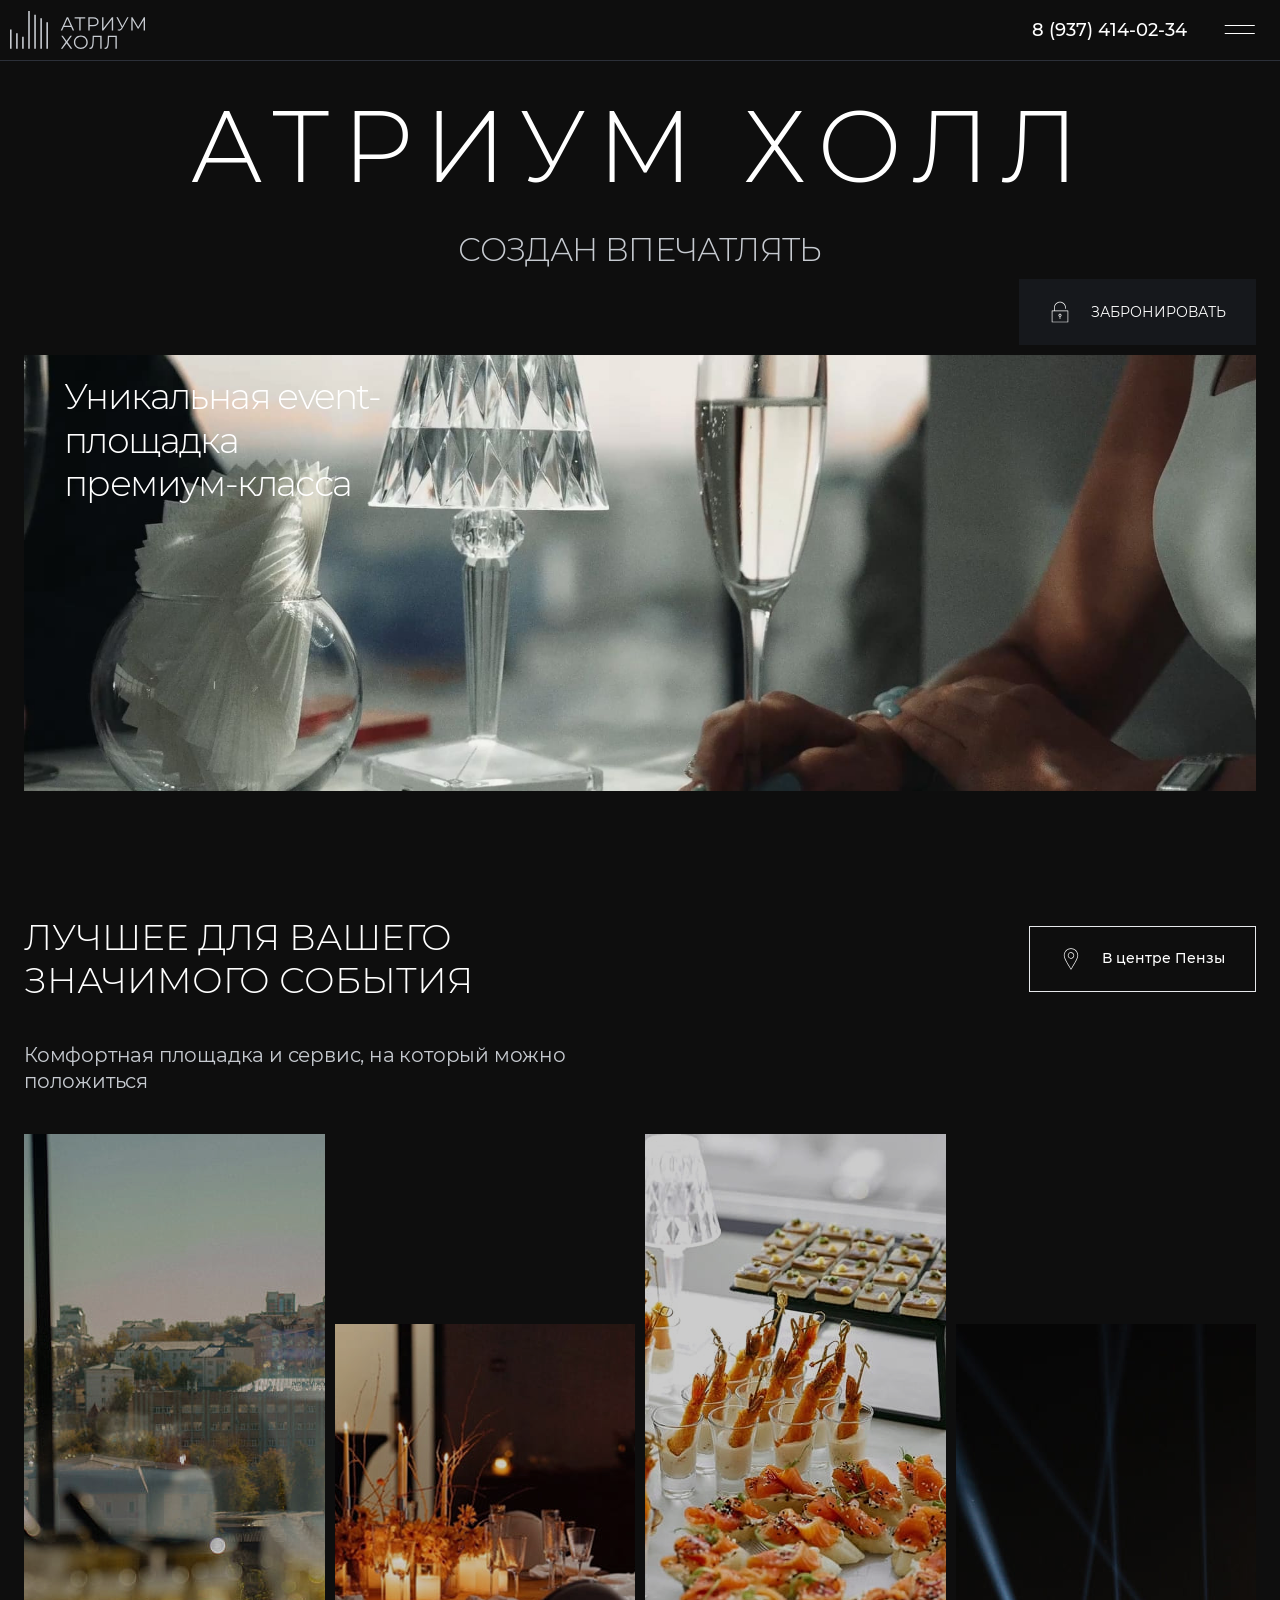
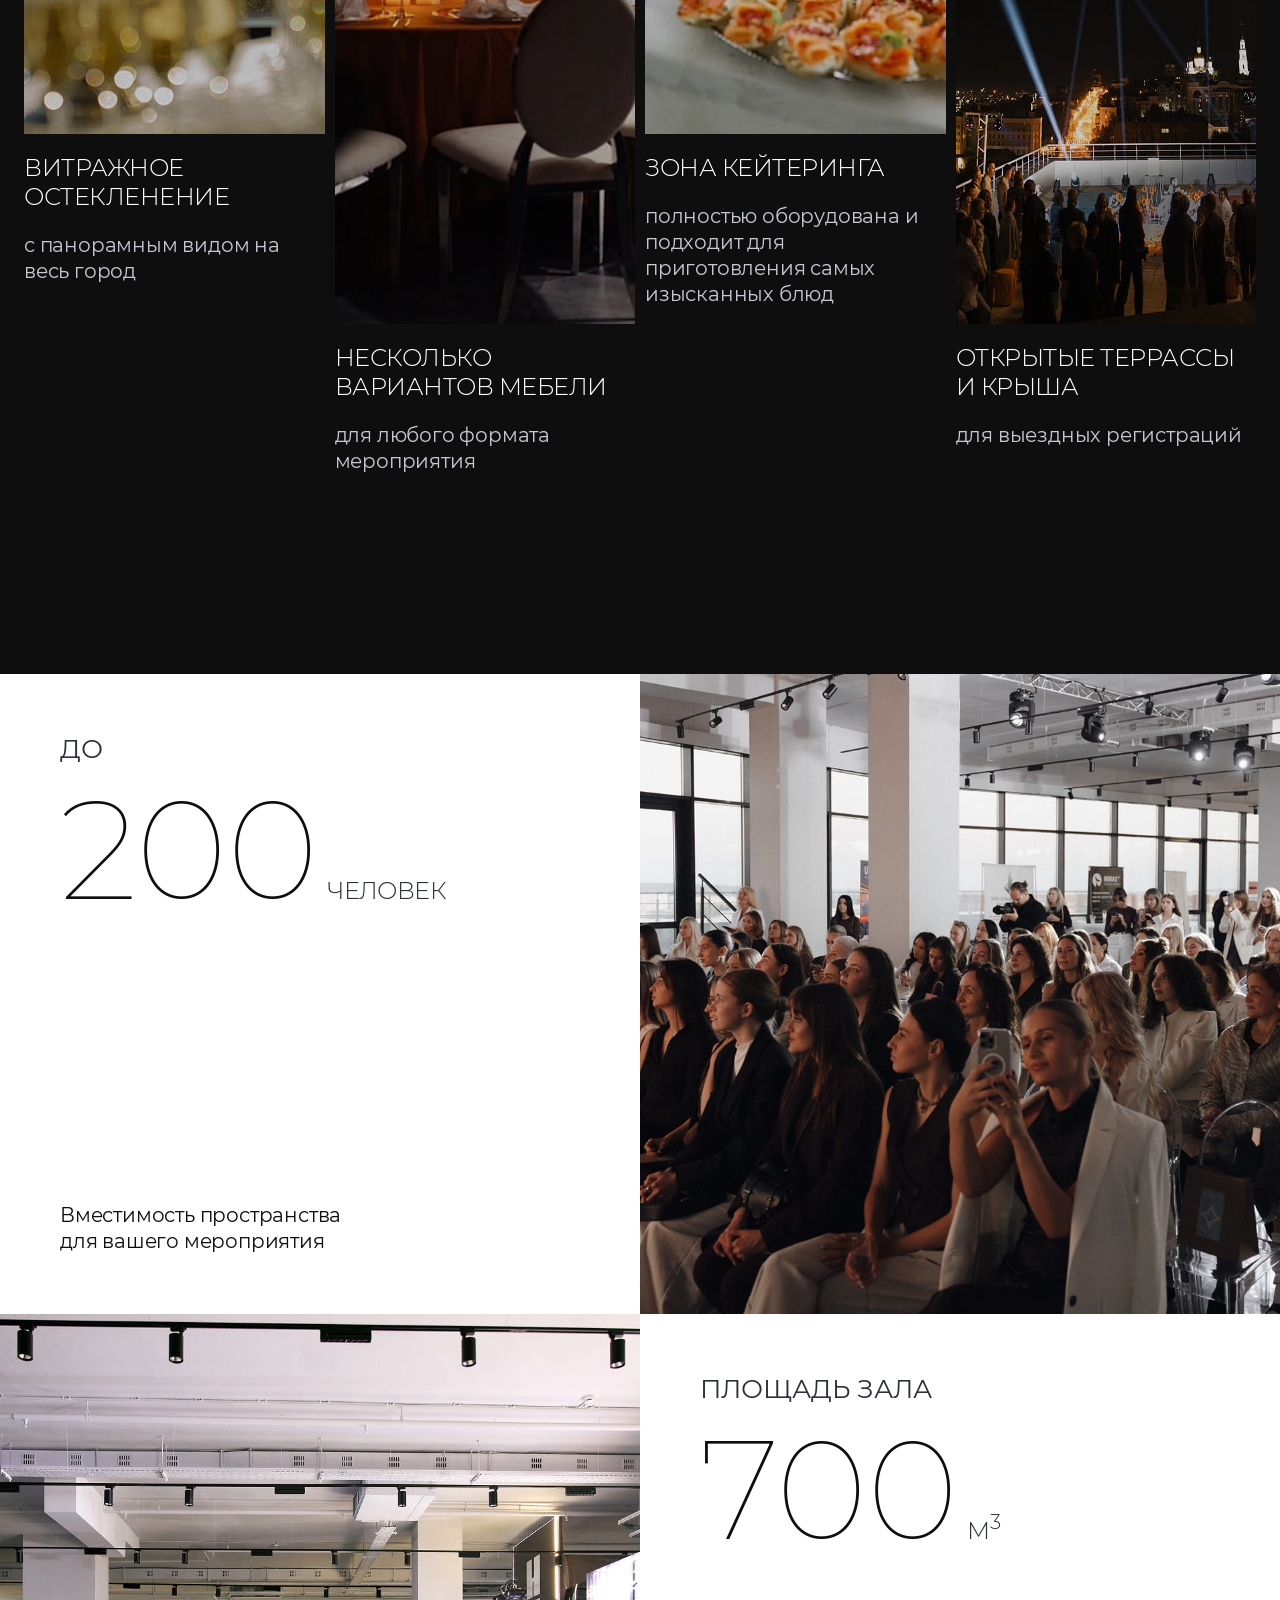
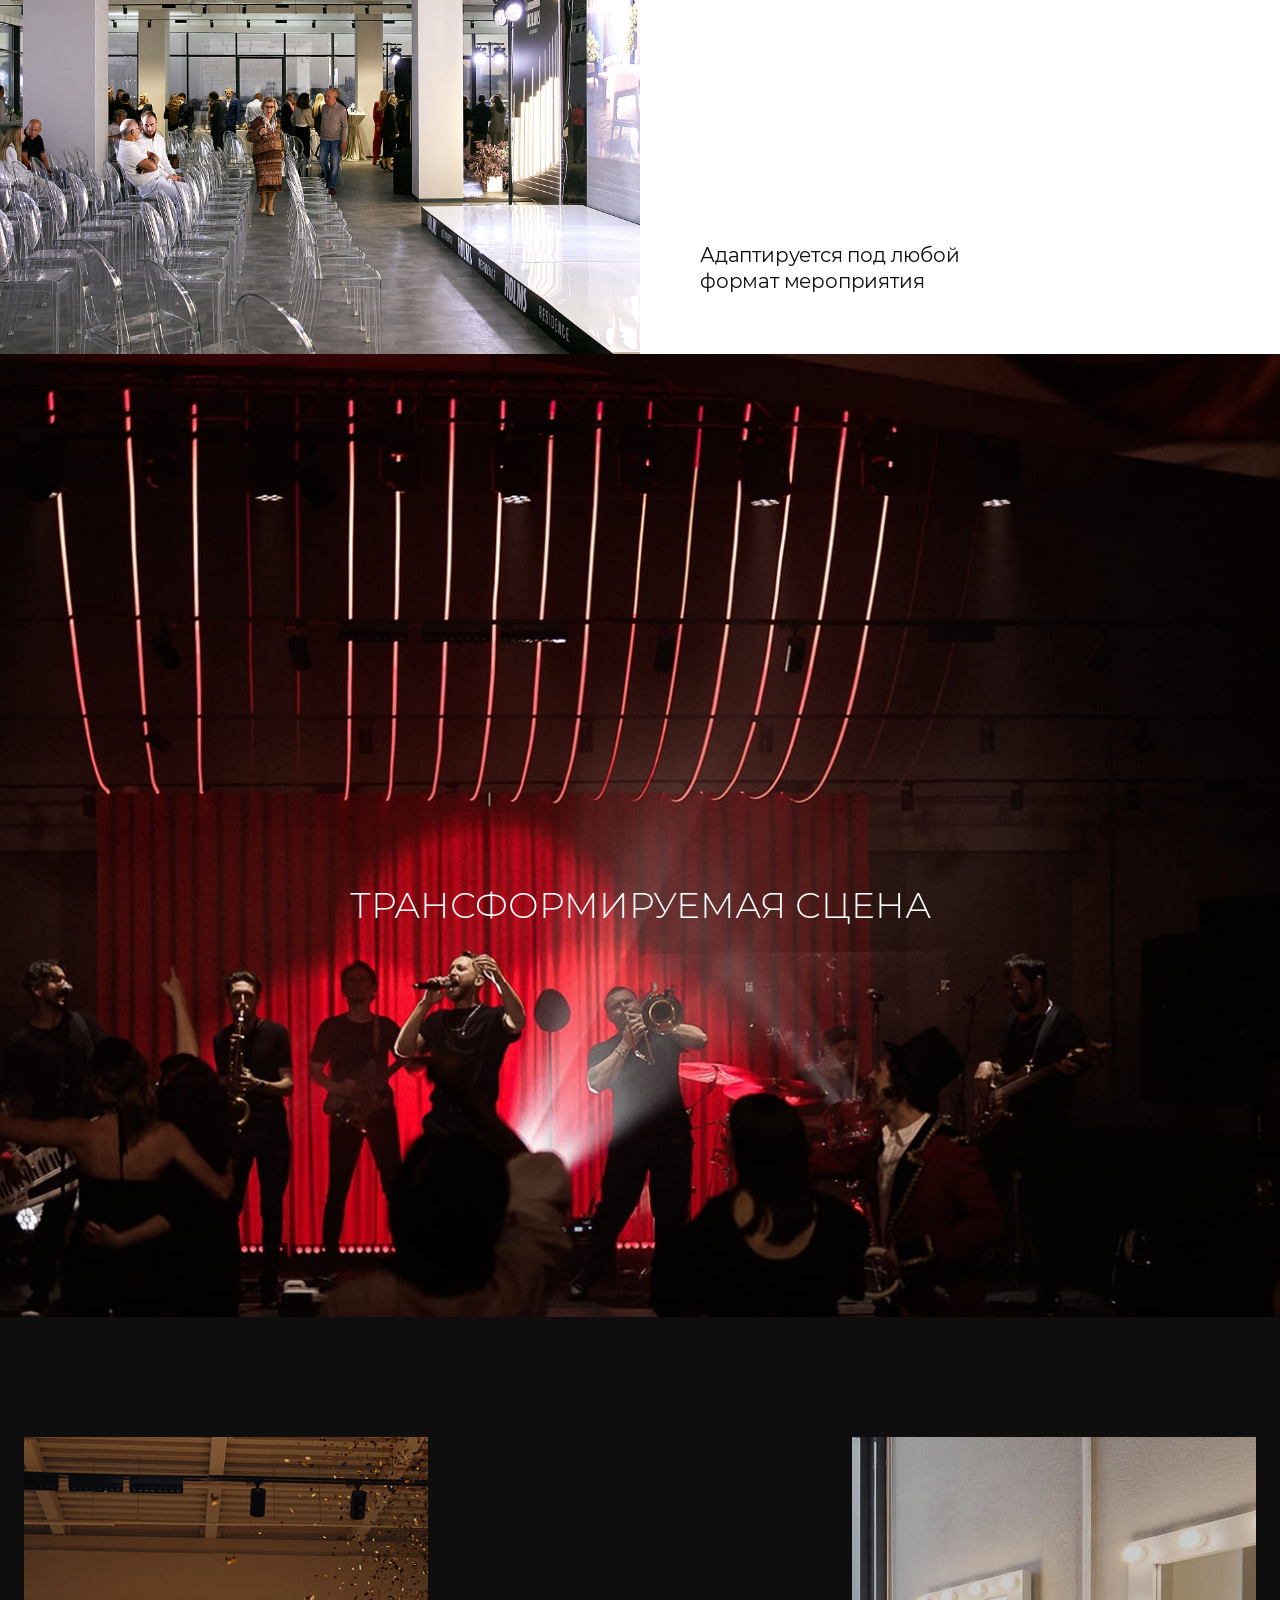
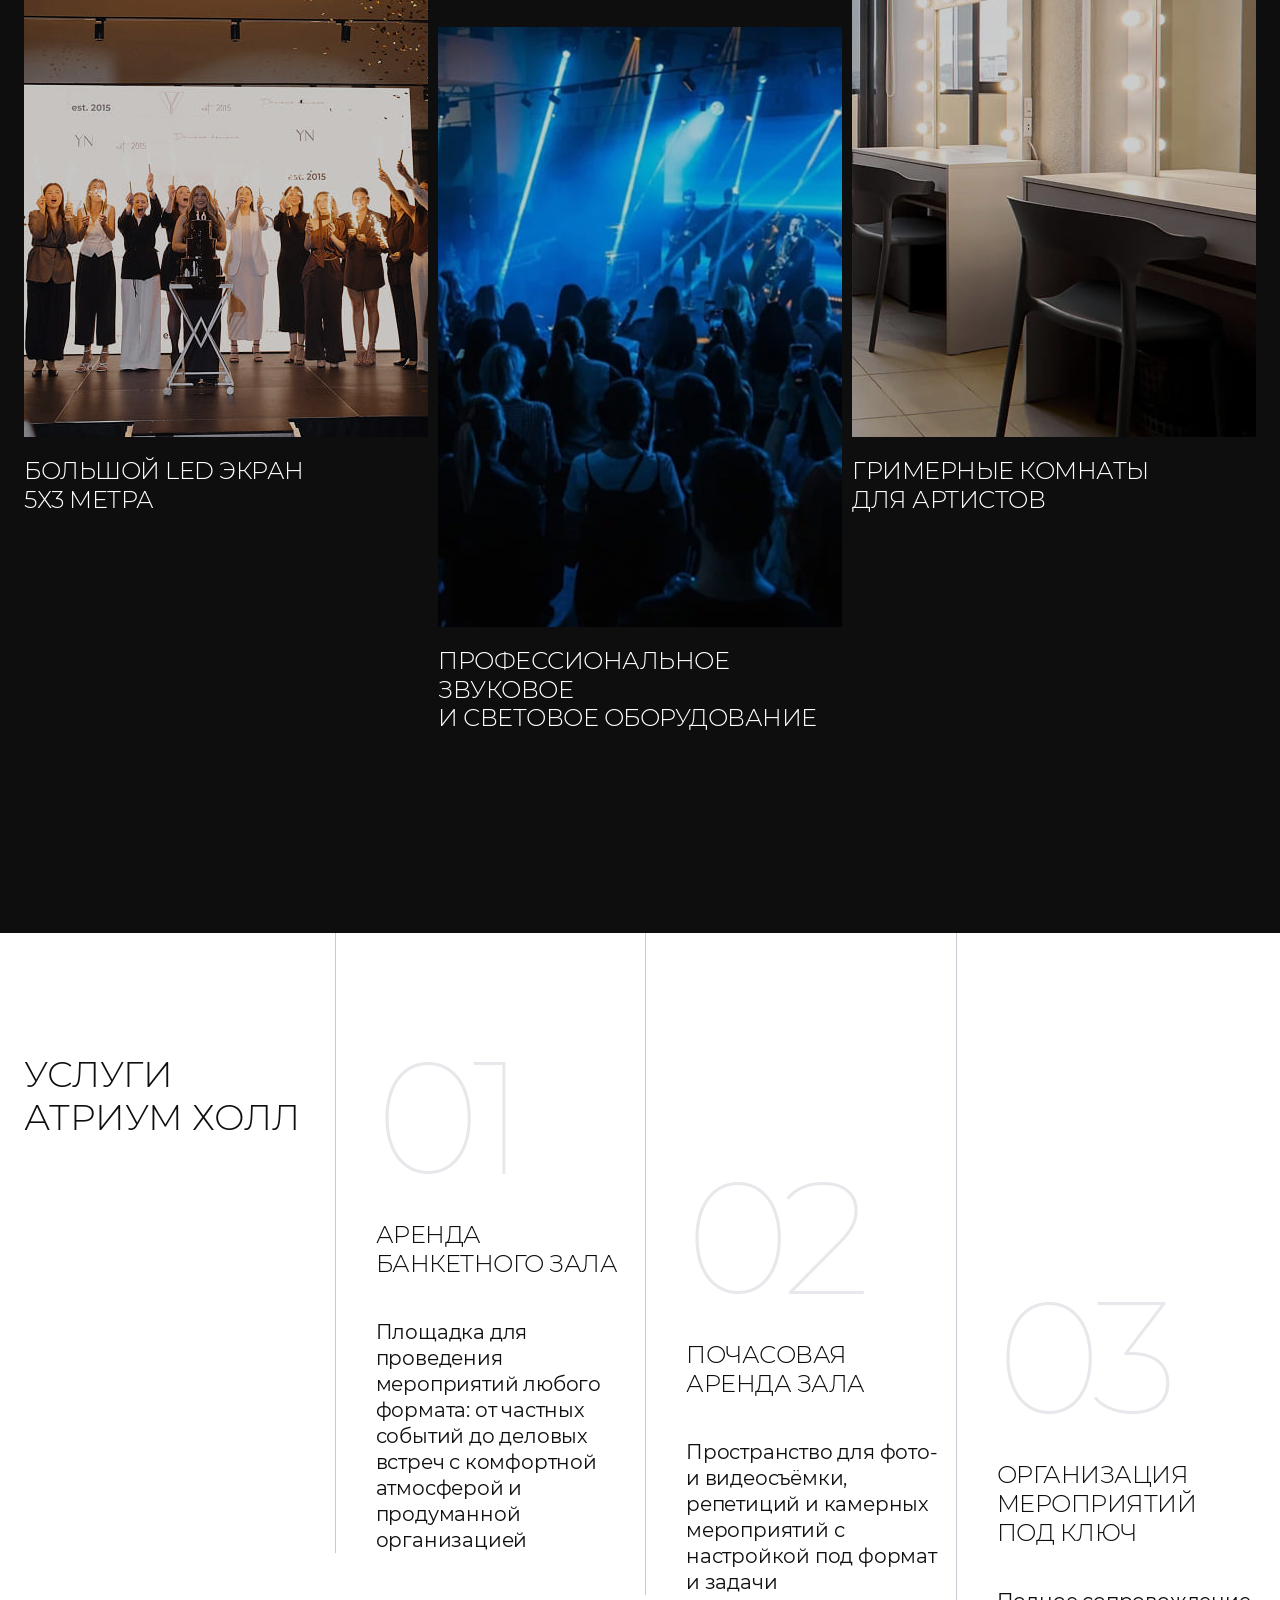
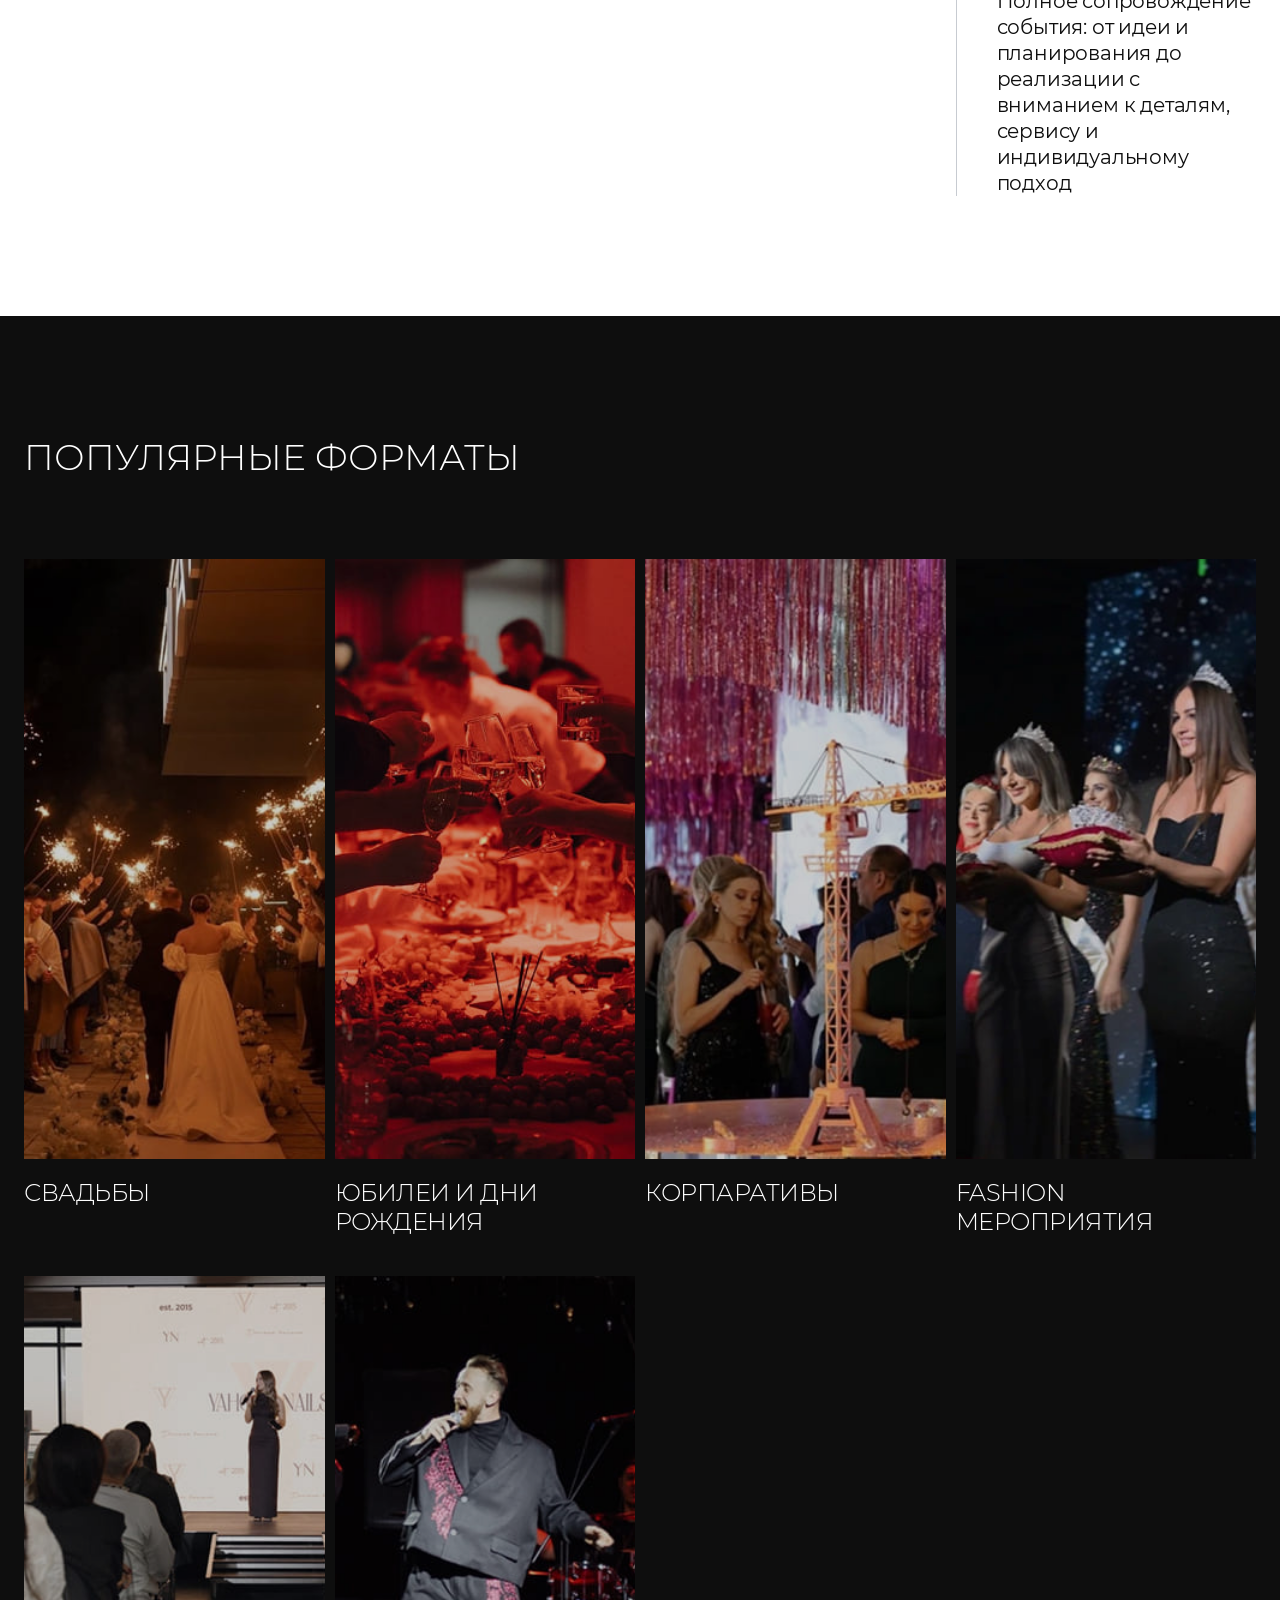
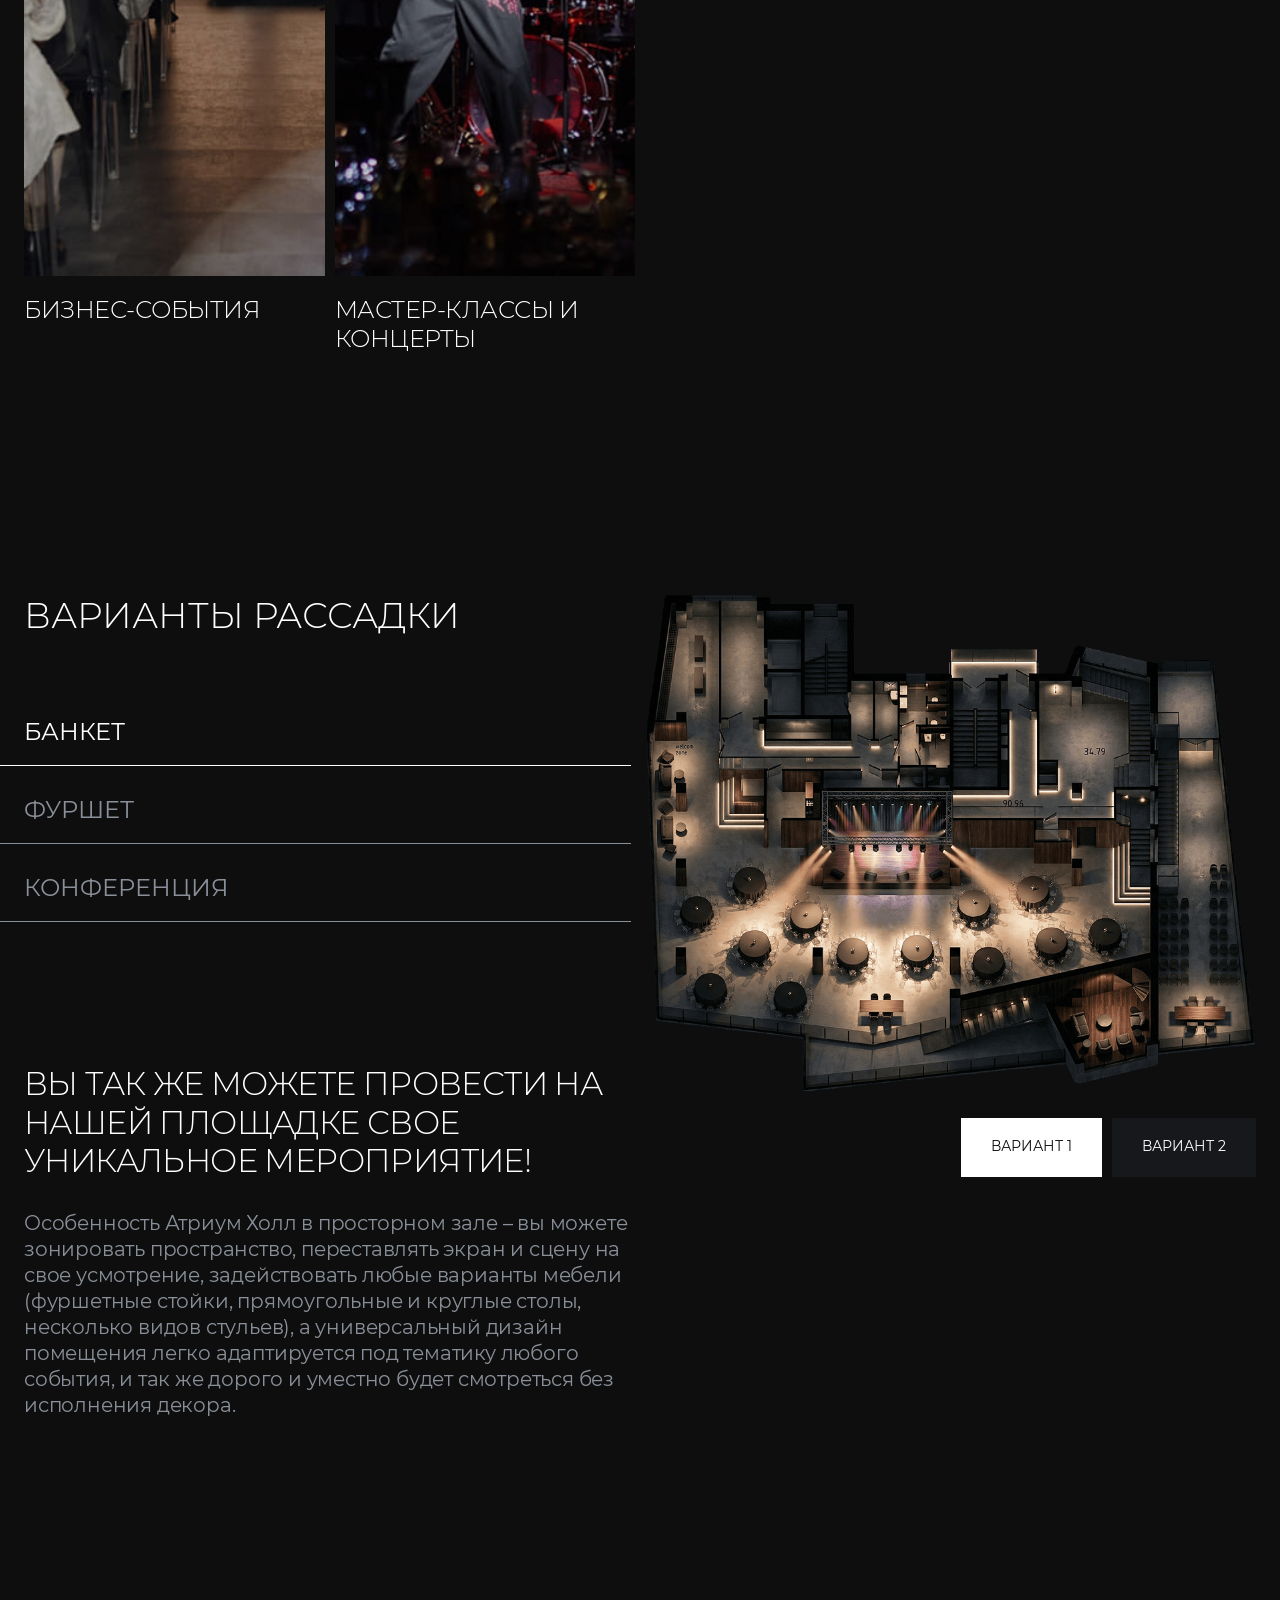
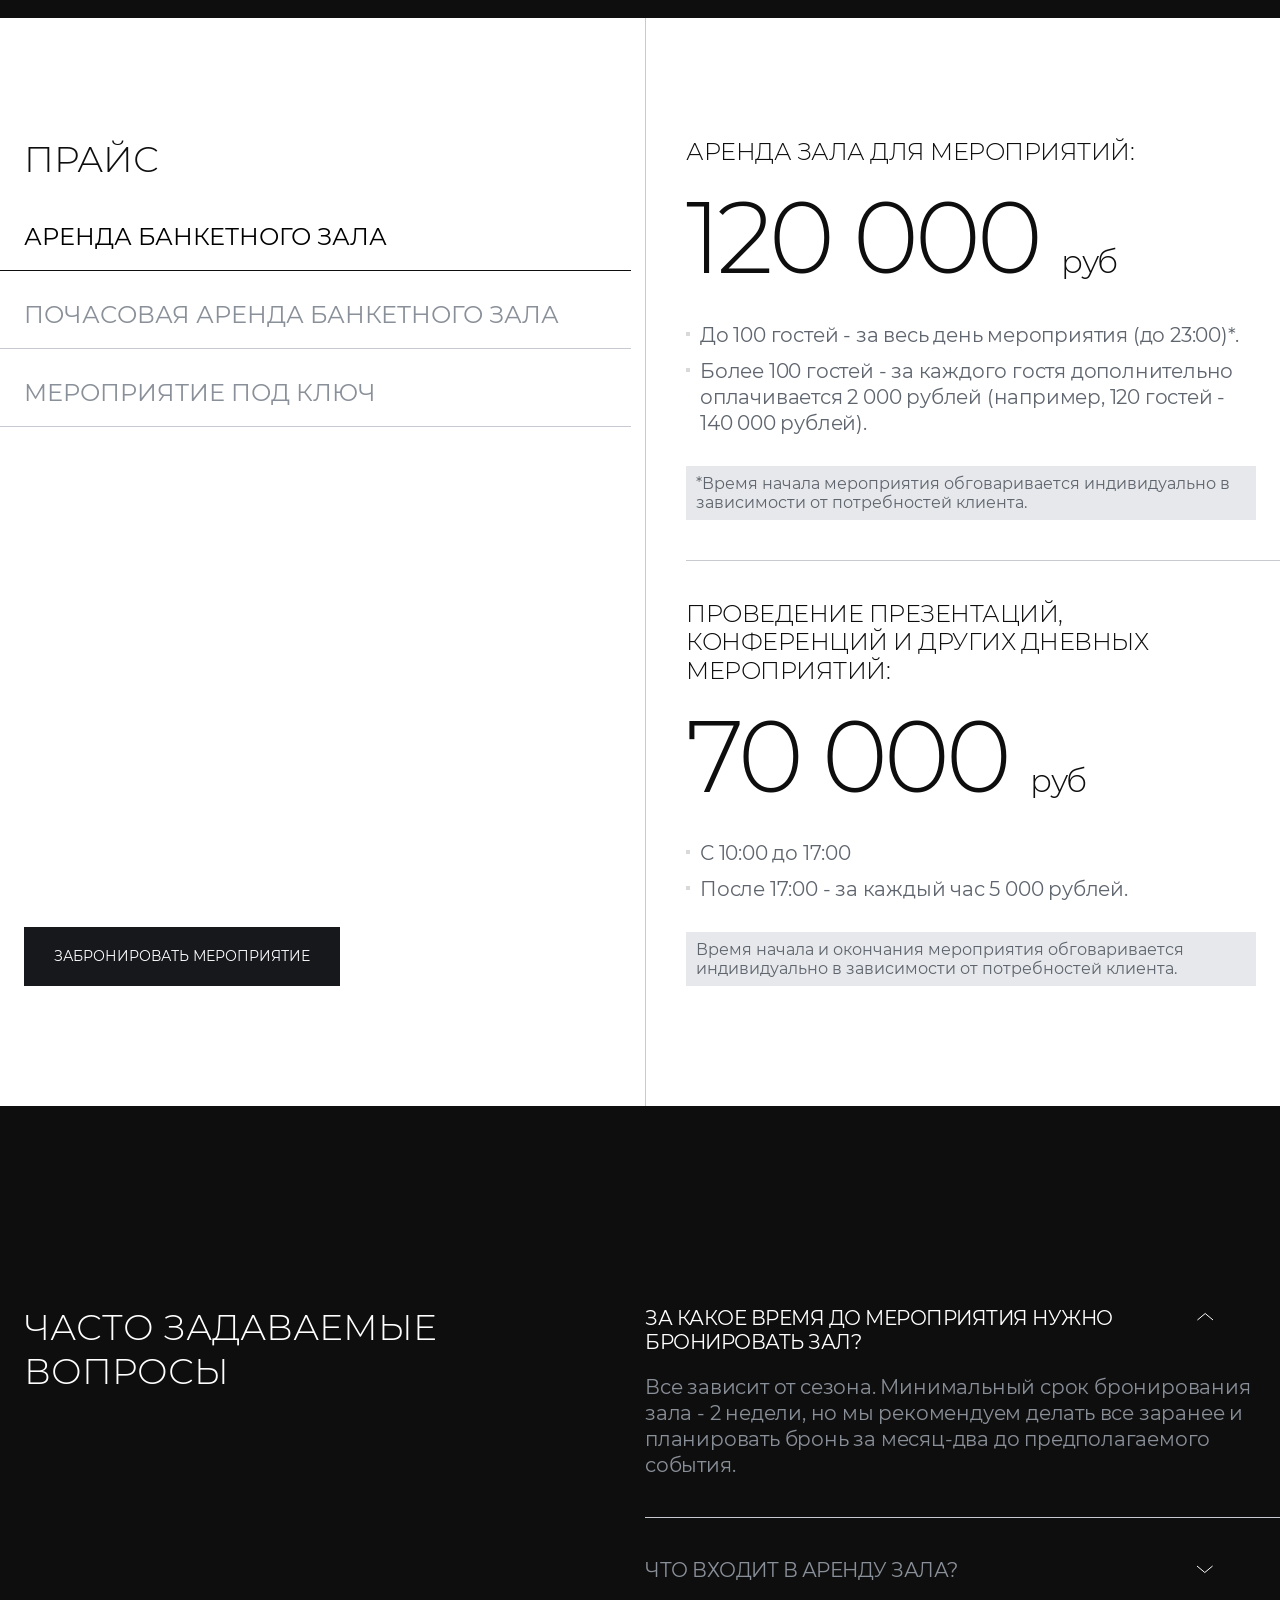
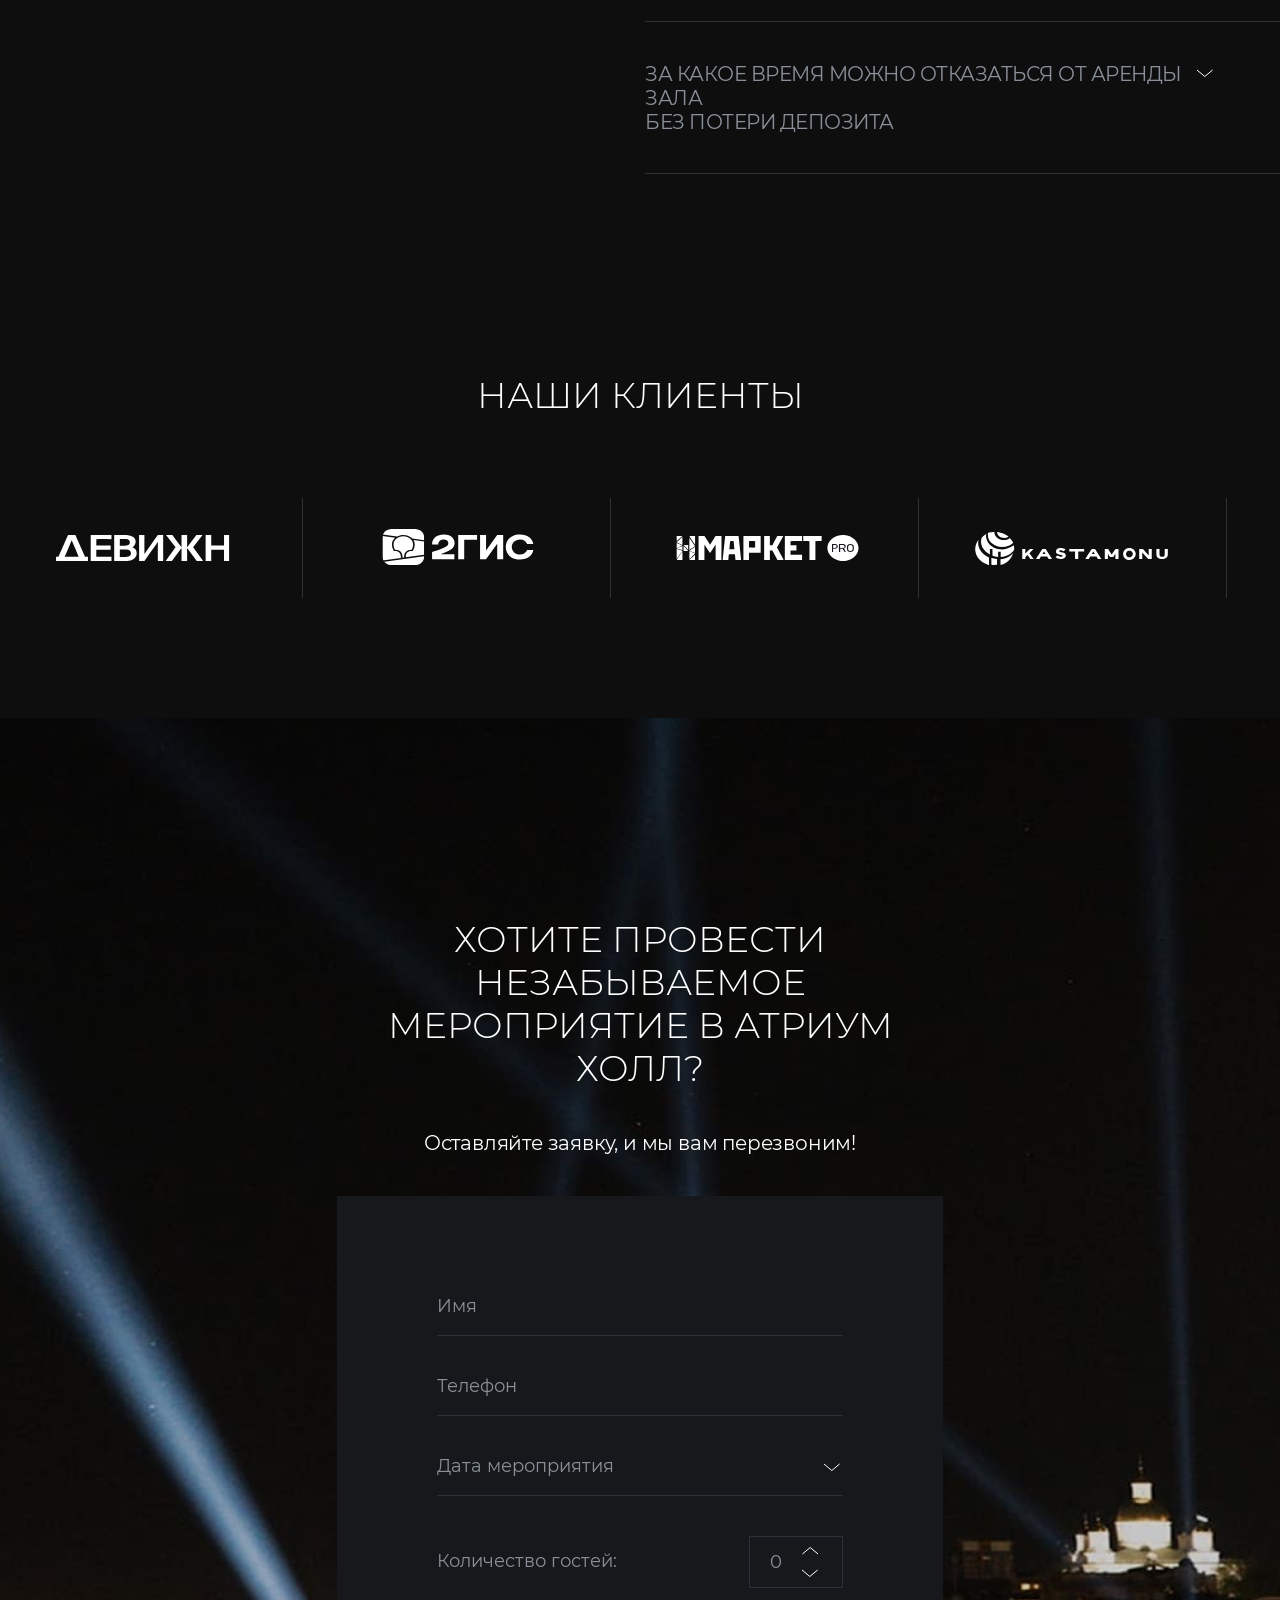
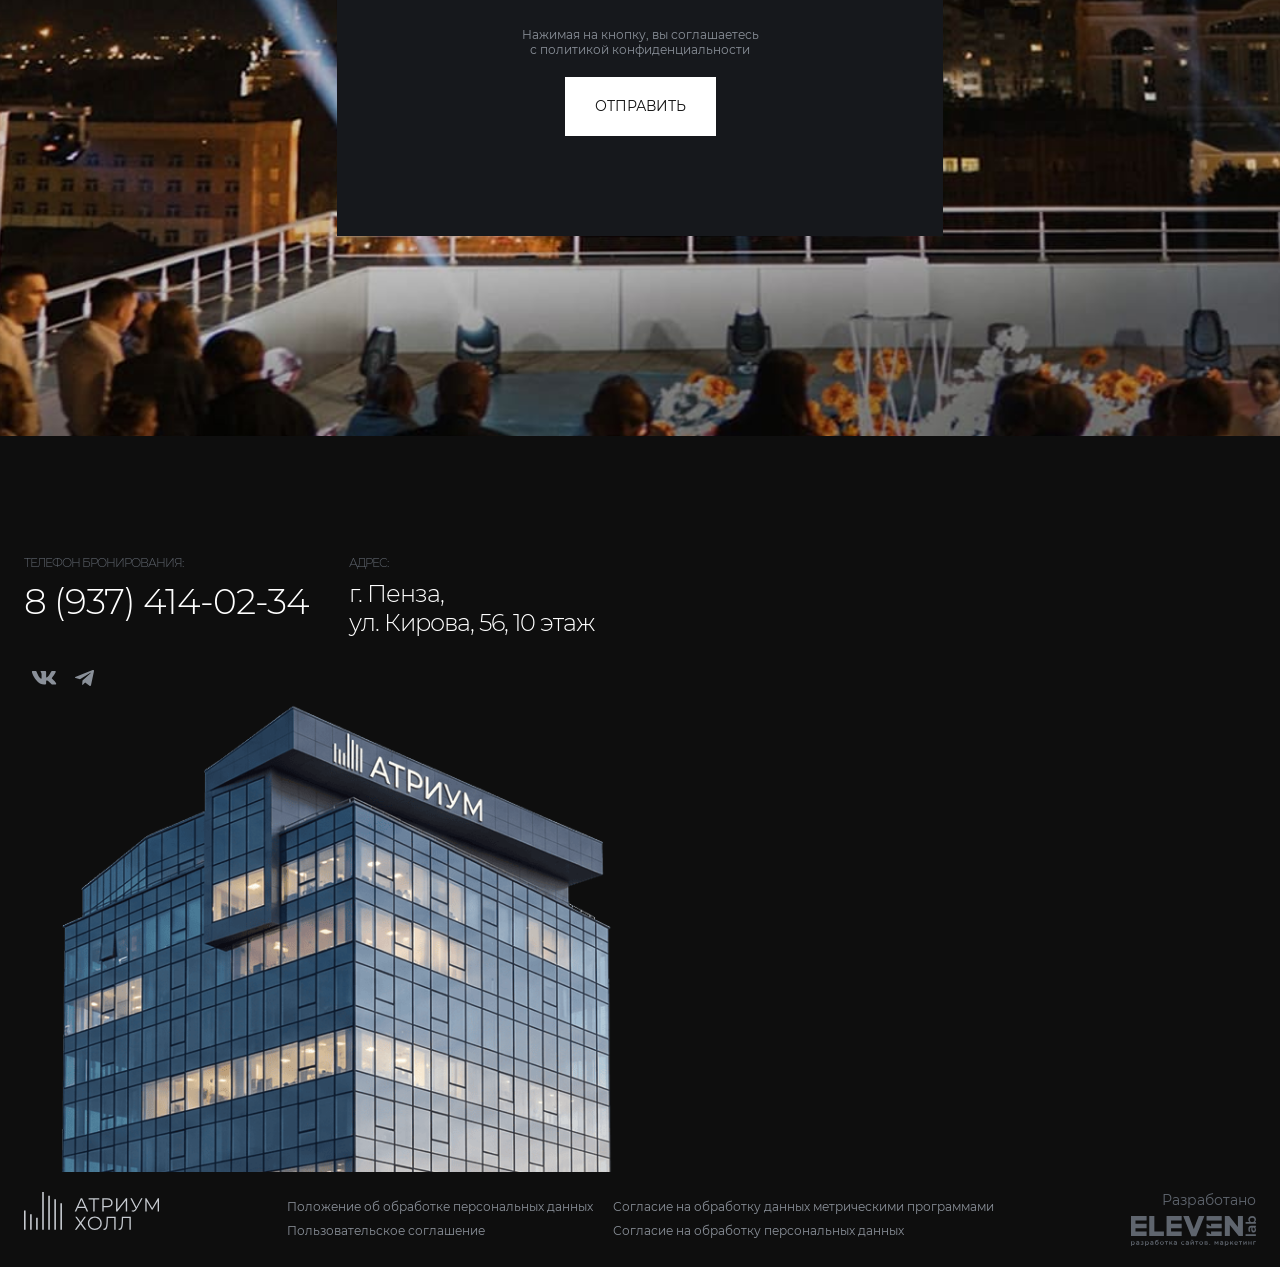
==== commit 2a2810a9: "1" ====
--- a/index.html
+++ b/index.html
@@ -78,7 +78,7 @@
             <div class="video-wrapper__text">Уникальная еvent-площадка премиум-класса</div>
 
             <video autoplay muted loop playsinline poster="img/video-preview.jpg" class="video-box">
-              <source src="img/atrium-video.mp4" type="video/mp4" />
+              <source src="img/atrium-video.mp4" type="video/mp4">
             </video>
           </div>
         </div>
--- a/css/main.css
+++ b/css/main.css
@@ -1,5 +1,7 @@
 .btn-book {
   margin-left: auto;
+  position: sticky;
+  top: 10px;
 }
 
 .home {
@@ -803,6 +805,20 @@
   width: 100%;
   position: relative;
   z-index: 1;
+  background: #fff;
+  display: -webkit-box;
+  display: -ms-flexbox;
+  display: flex;
+  -webkit-box-orient: vertical;
+  -webkit-box-direction: normal;
+      -ms-flex-direction: column;
+          flex-direction: column;
+  -webkit-box-align: center;
+      -ms-flex-align: center;
+          align-items: center;
+}
+.wedding-image__wrap {
+  width: 100%;
   display: -webkit-box;
   display: -ms-flexbox;
   display: flex;
@@ -813,8 +829,11 @@
       -ms-flex-pack: center;
           justify-content: center;
 }
-.wedding-image img {
-  width: 100%;
+.wedding-image__wrap img {
+  width: 100%;
+  height: 100%;
+  -o-object-fit: cover;
+     object-fit: cover;
 }
 
 .wedding-description {
--- a/css/media.css
+++ b/css/media.css
@@ -113,6 +113,9 @@
   }
   .contacts-card:last-child {
     margin-right: 0;
+  }
+  .weddings {
+    padding: 20px 0 0;
   }
 }
 @media only screen and (max-width: 1400px) {
@@ -437,6 +440,36 @@
   .seating-top-nav .nav-link::before {
     width: 100%;
   }
+  .wedding-image {
+    margin: 40px auto 0;
+  }
+  .weddings h1 {
+    margin: 0 auto 20px;
+  }
+  .weddings .h2 {
+    margin: 0 auto 10px;
+    font-size: 24px;
+    opacity: 1;
+  }
+  .weddings .box-text {
+    opacity: 1;
+  }
+  .weddings .btn-callback {
+    margin: 20px auto 0;
+  }
+  .wedding-description {
+    padding: 20px;
+    max-width: 438px;
+    position: relative;
+    z-index: 1;
+    -webkit-transform: none;
+            transform: none;
+    left: 0;
+    margin: -100px auto 0;
+  }
+  .gallery-wrapper {
+    padding: 60px 0;
+  }
 }
 @media only screen and (max-width: 768px) {
   .logo-developer {
@@ -571,6 +604,18 @@
   .seating-top-nav {
     margin: 40px 0 0;
   }
+  .wedding-image__wrap {
+    height: 350px;
+  }
+  .gallery-item {
+    height: 300px;
+  }
+}
+@media only screen and (max-width: 480px) {
+  .wedding-description {
+    max-width: none;
+    width: calc(100% - 48px);
+  }
 }
 @media only screen and (max-width: 420px) {
   .ui-datepicker {
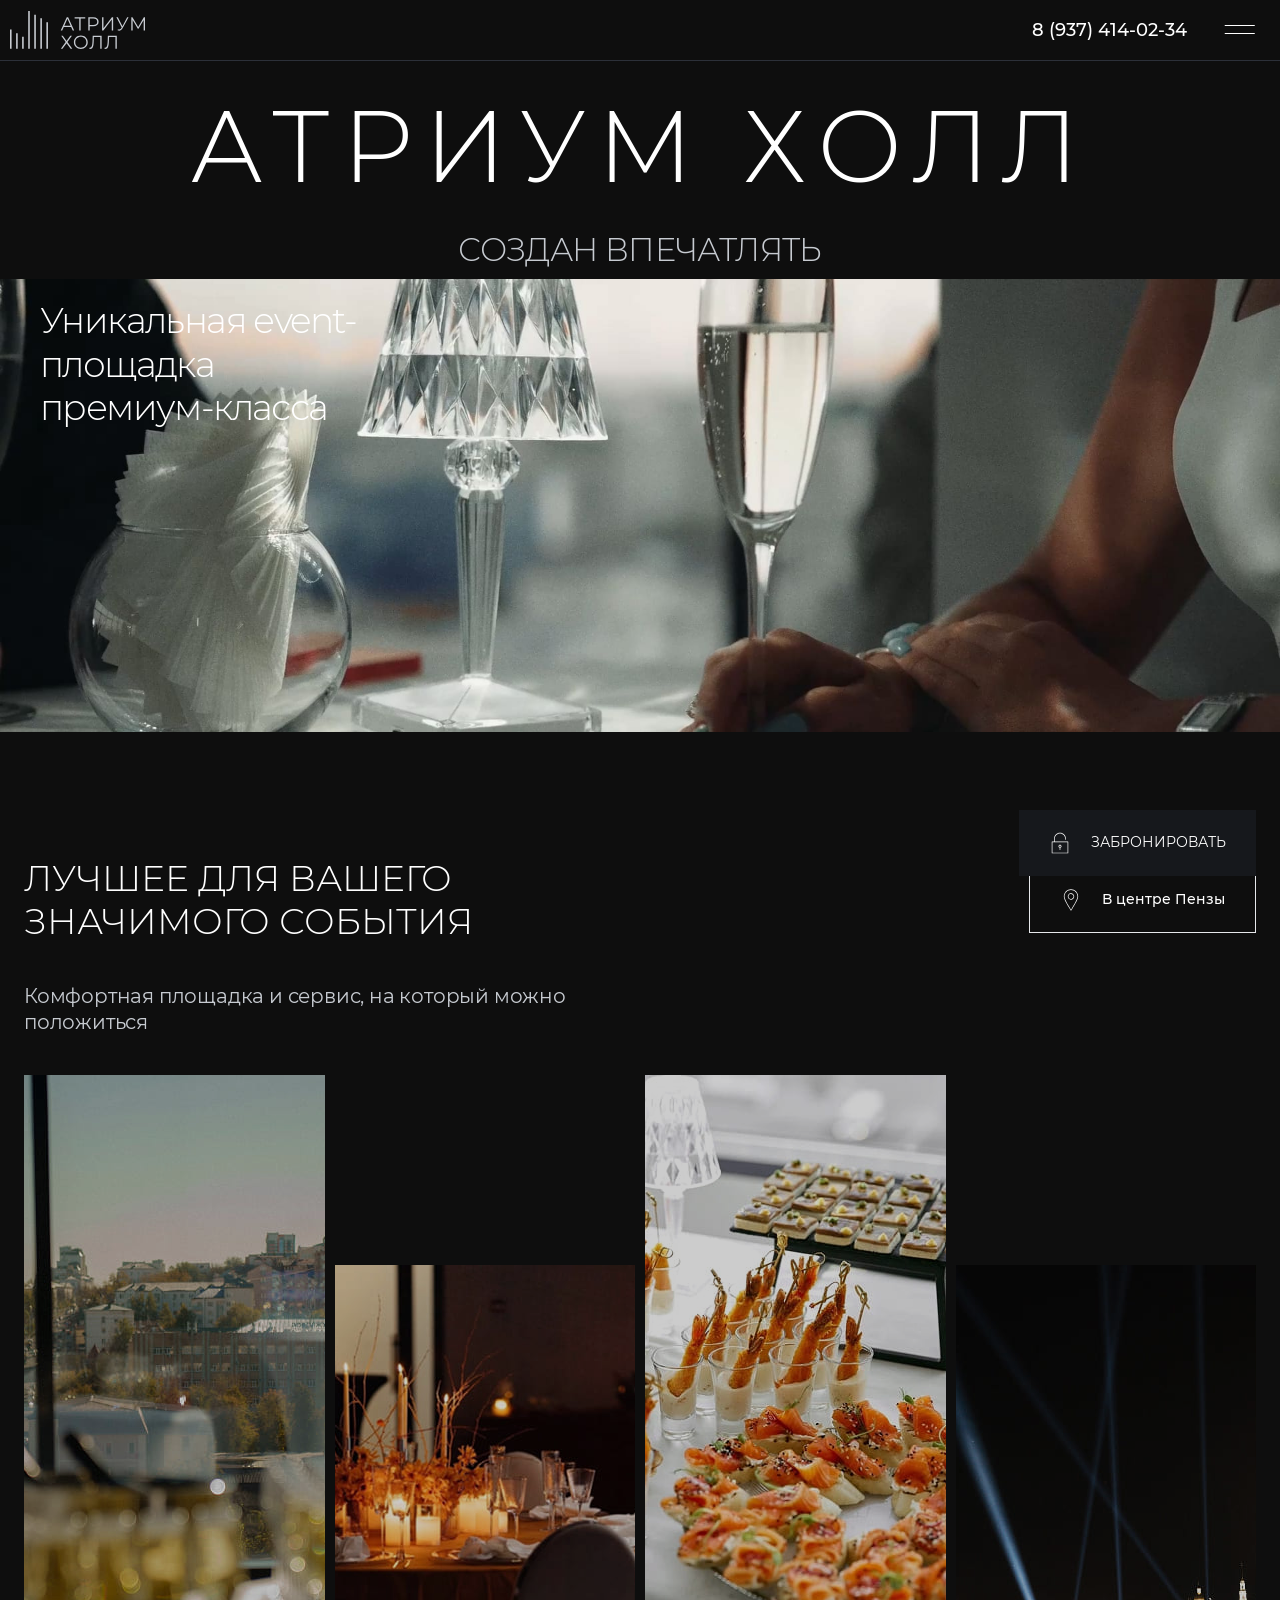
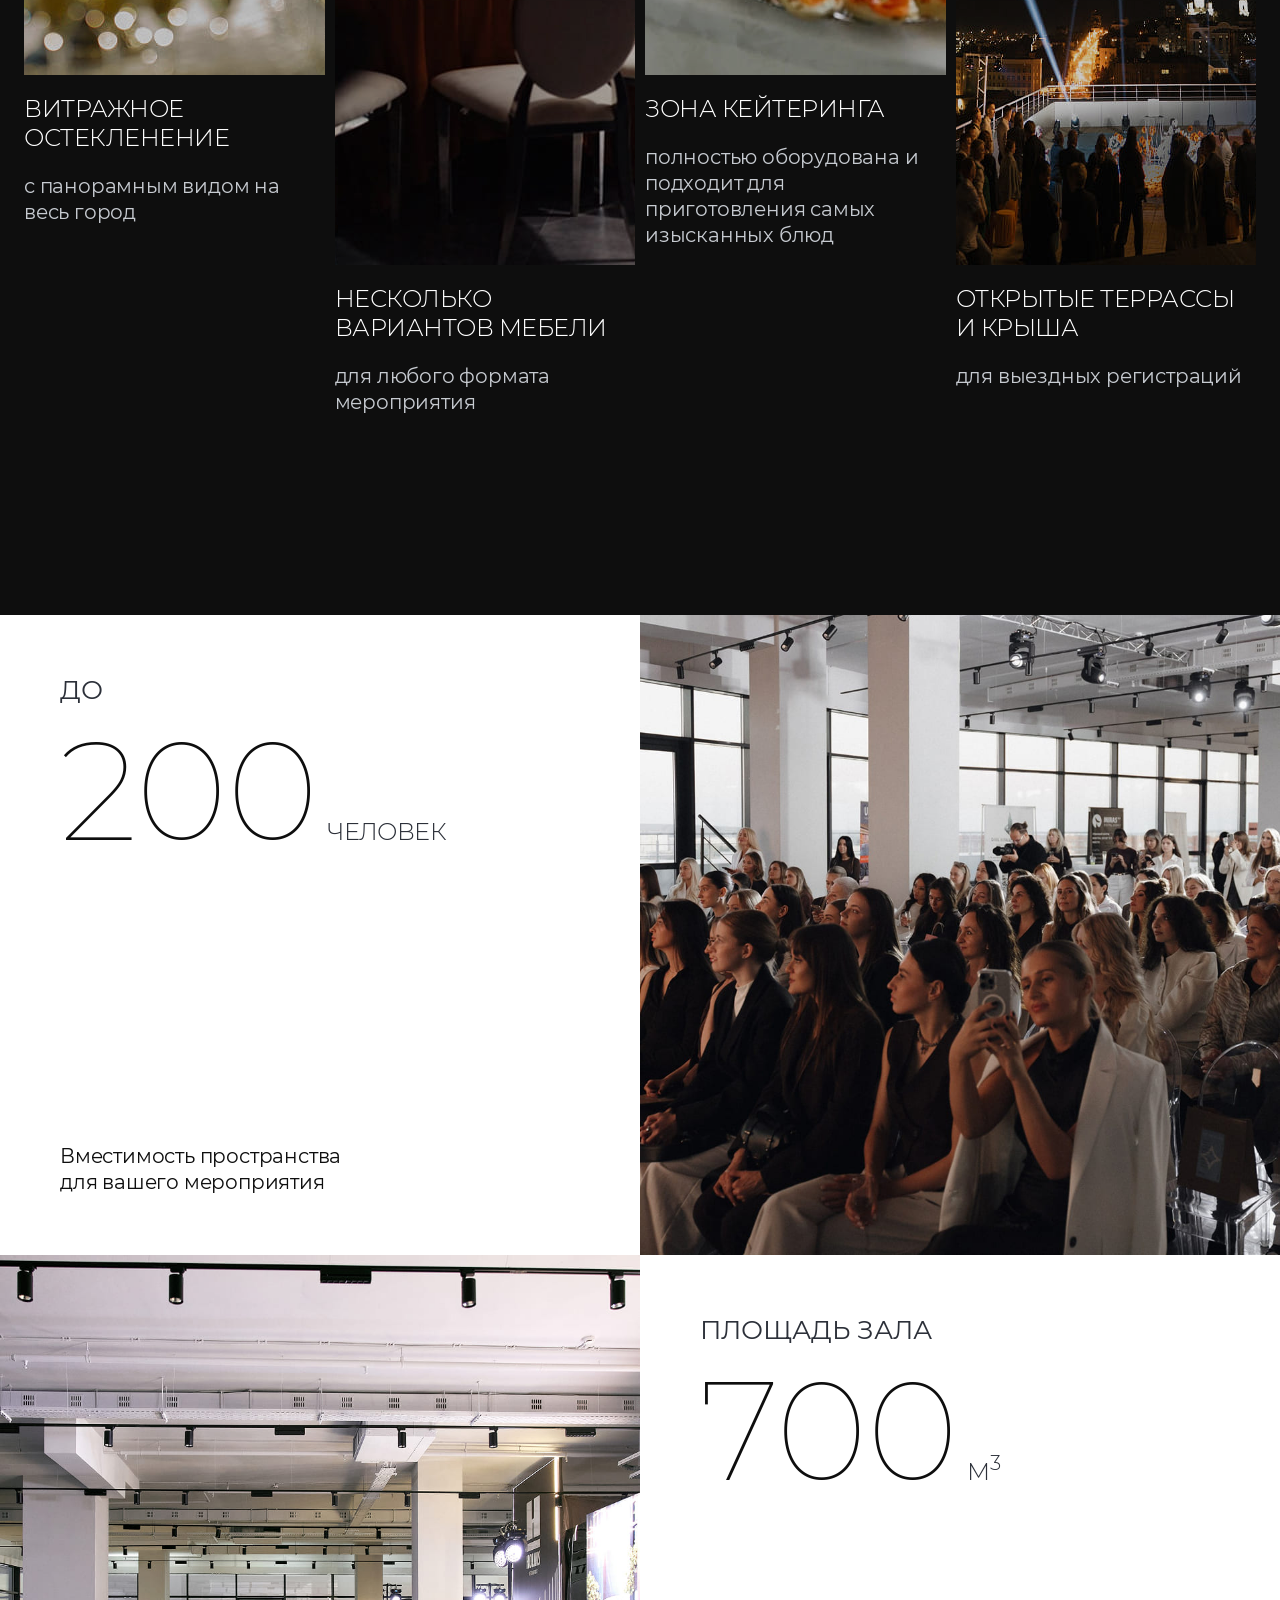
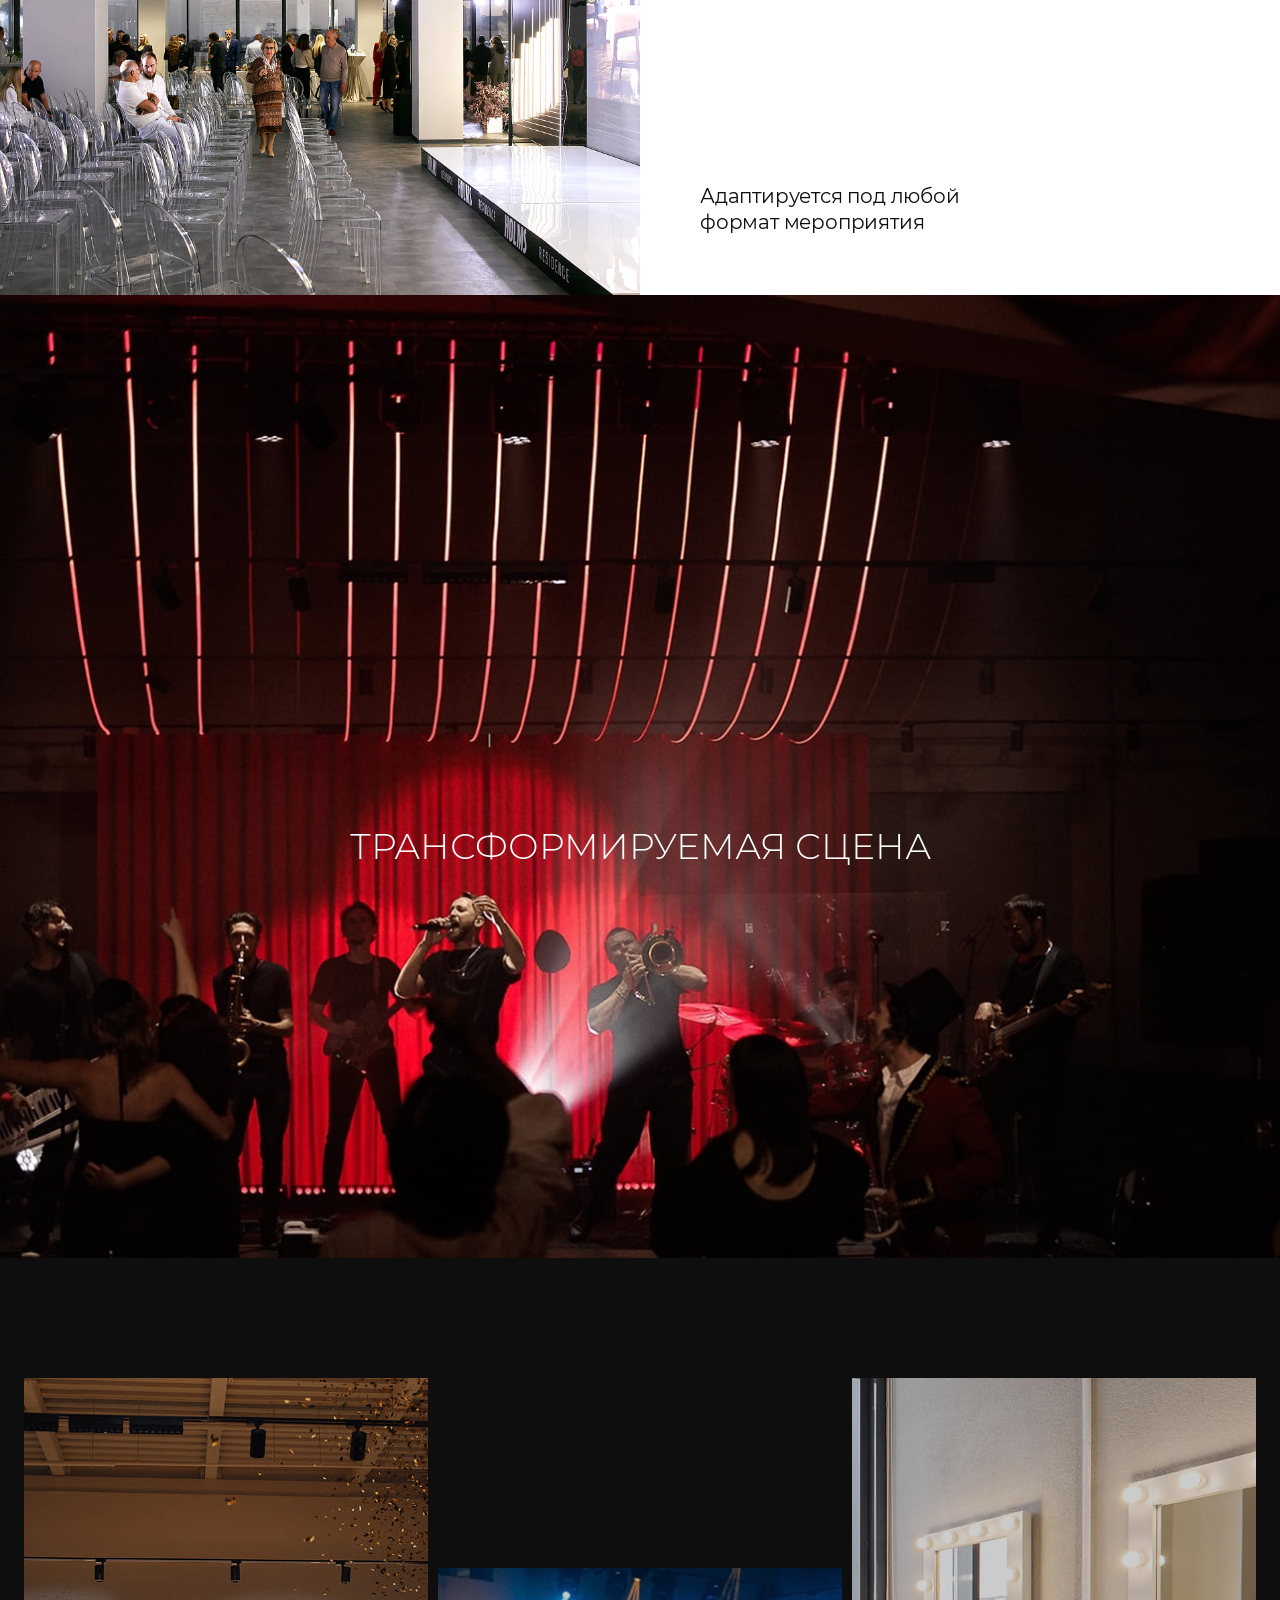
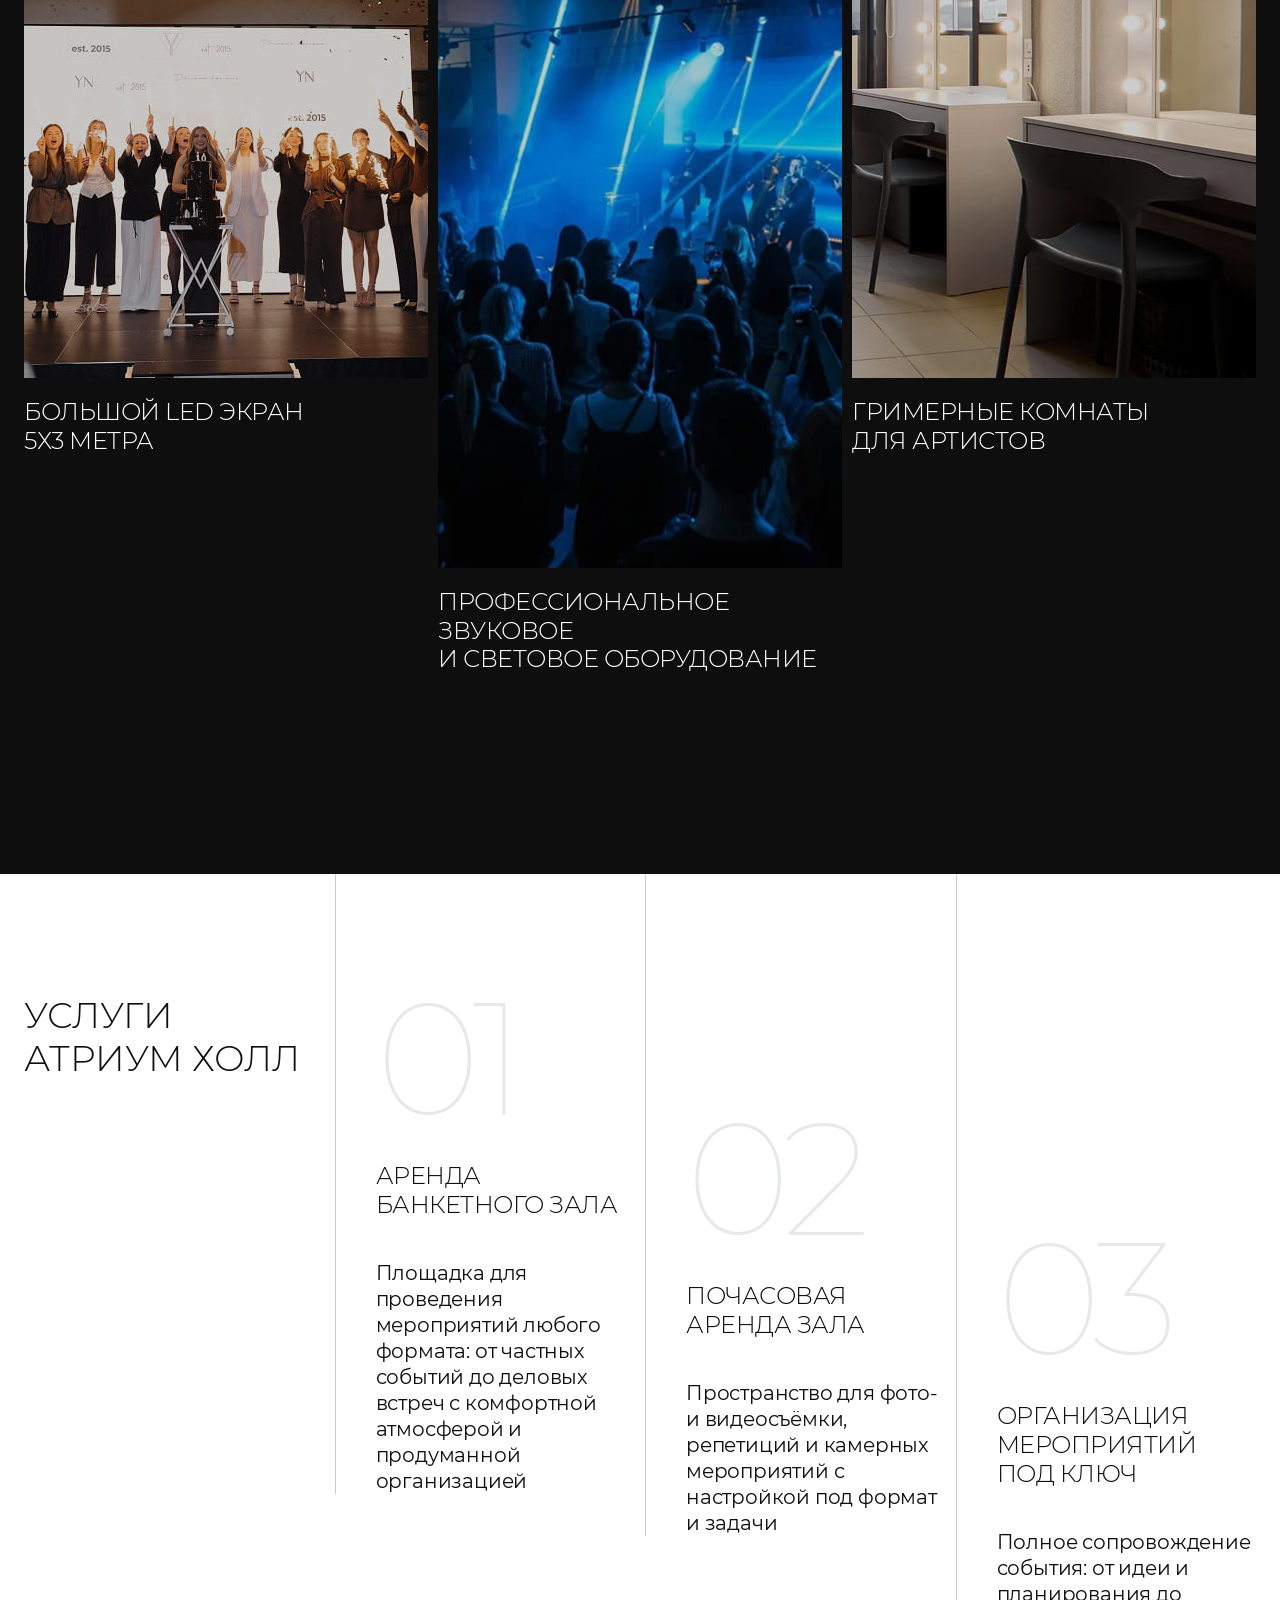
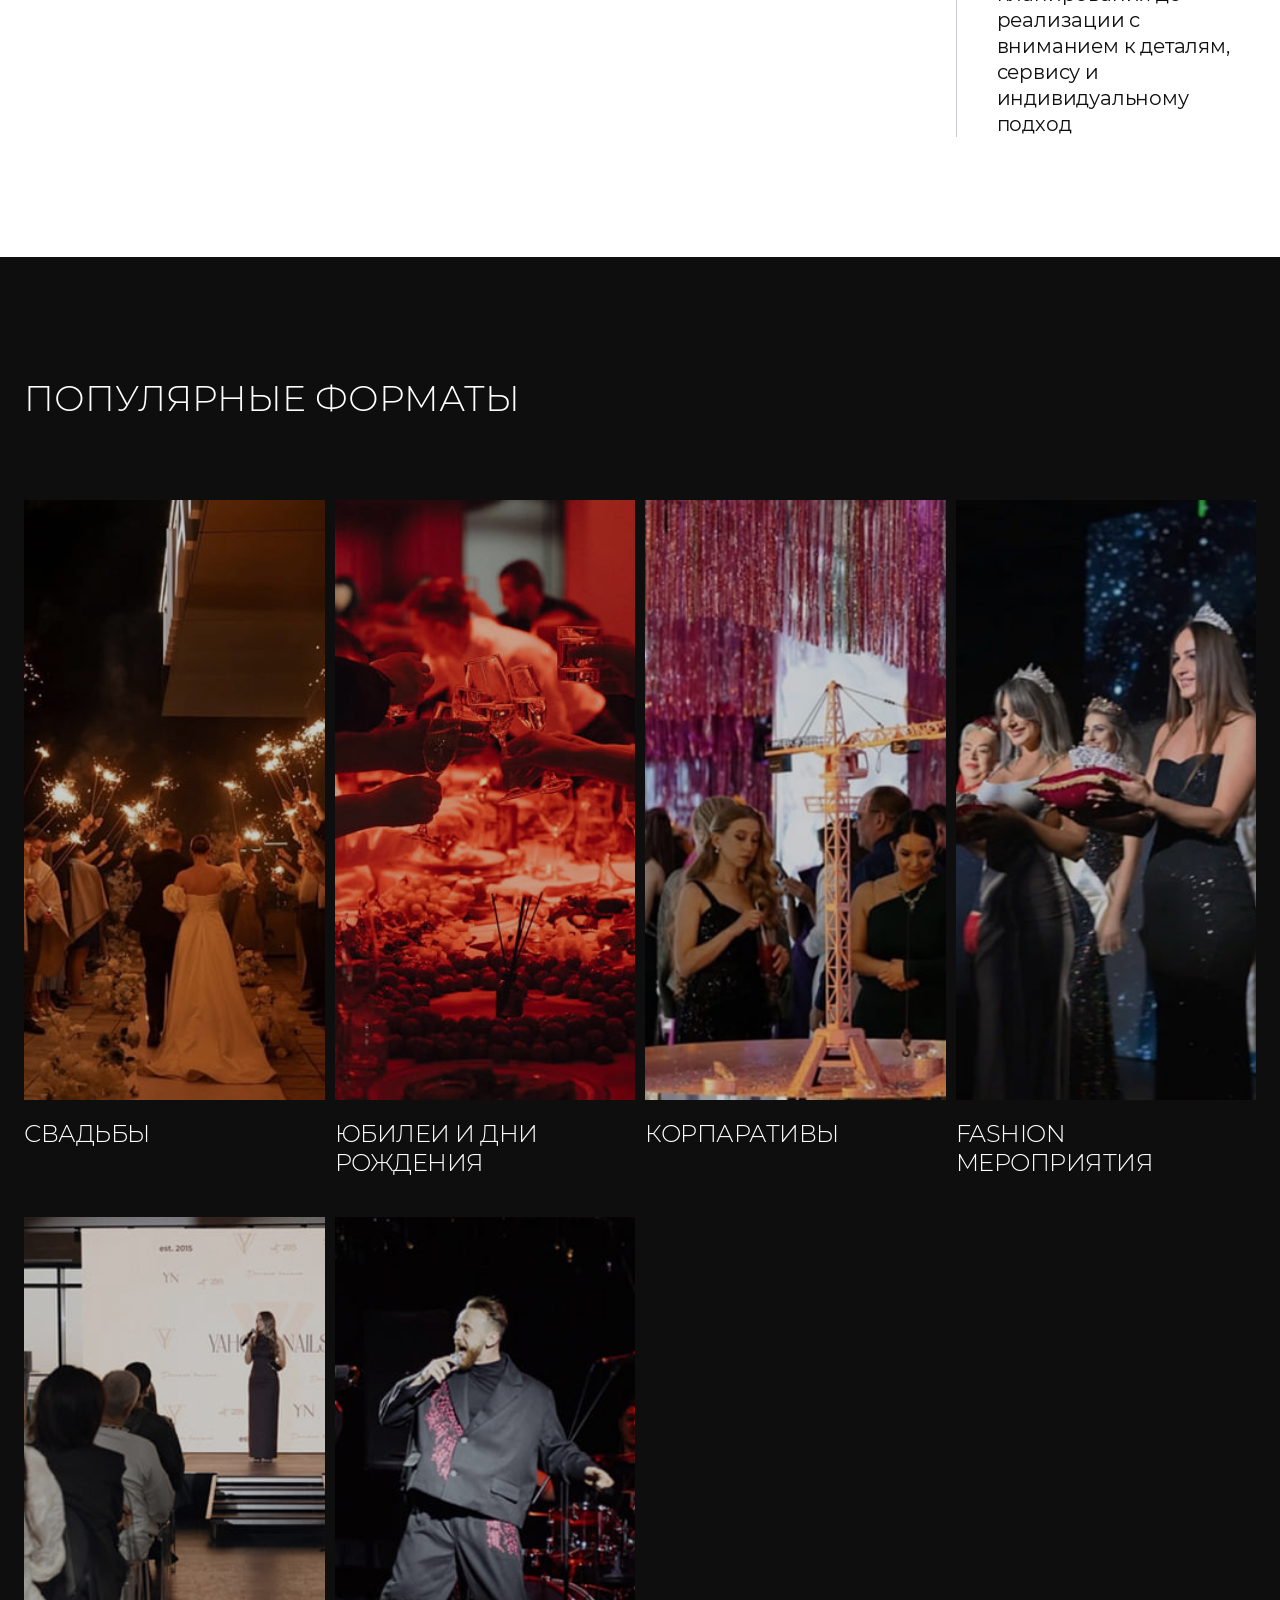
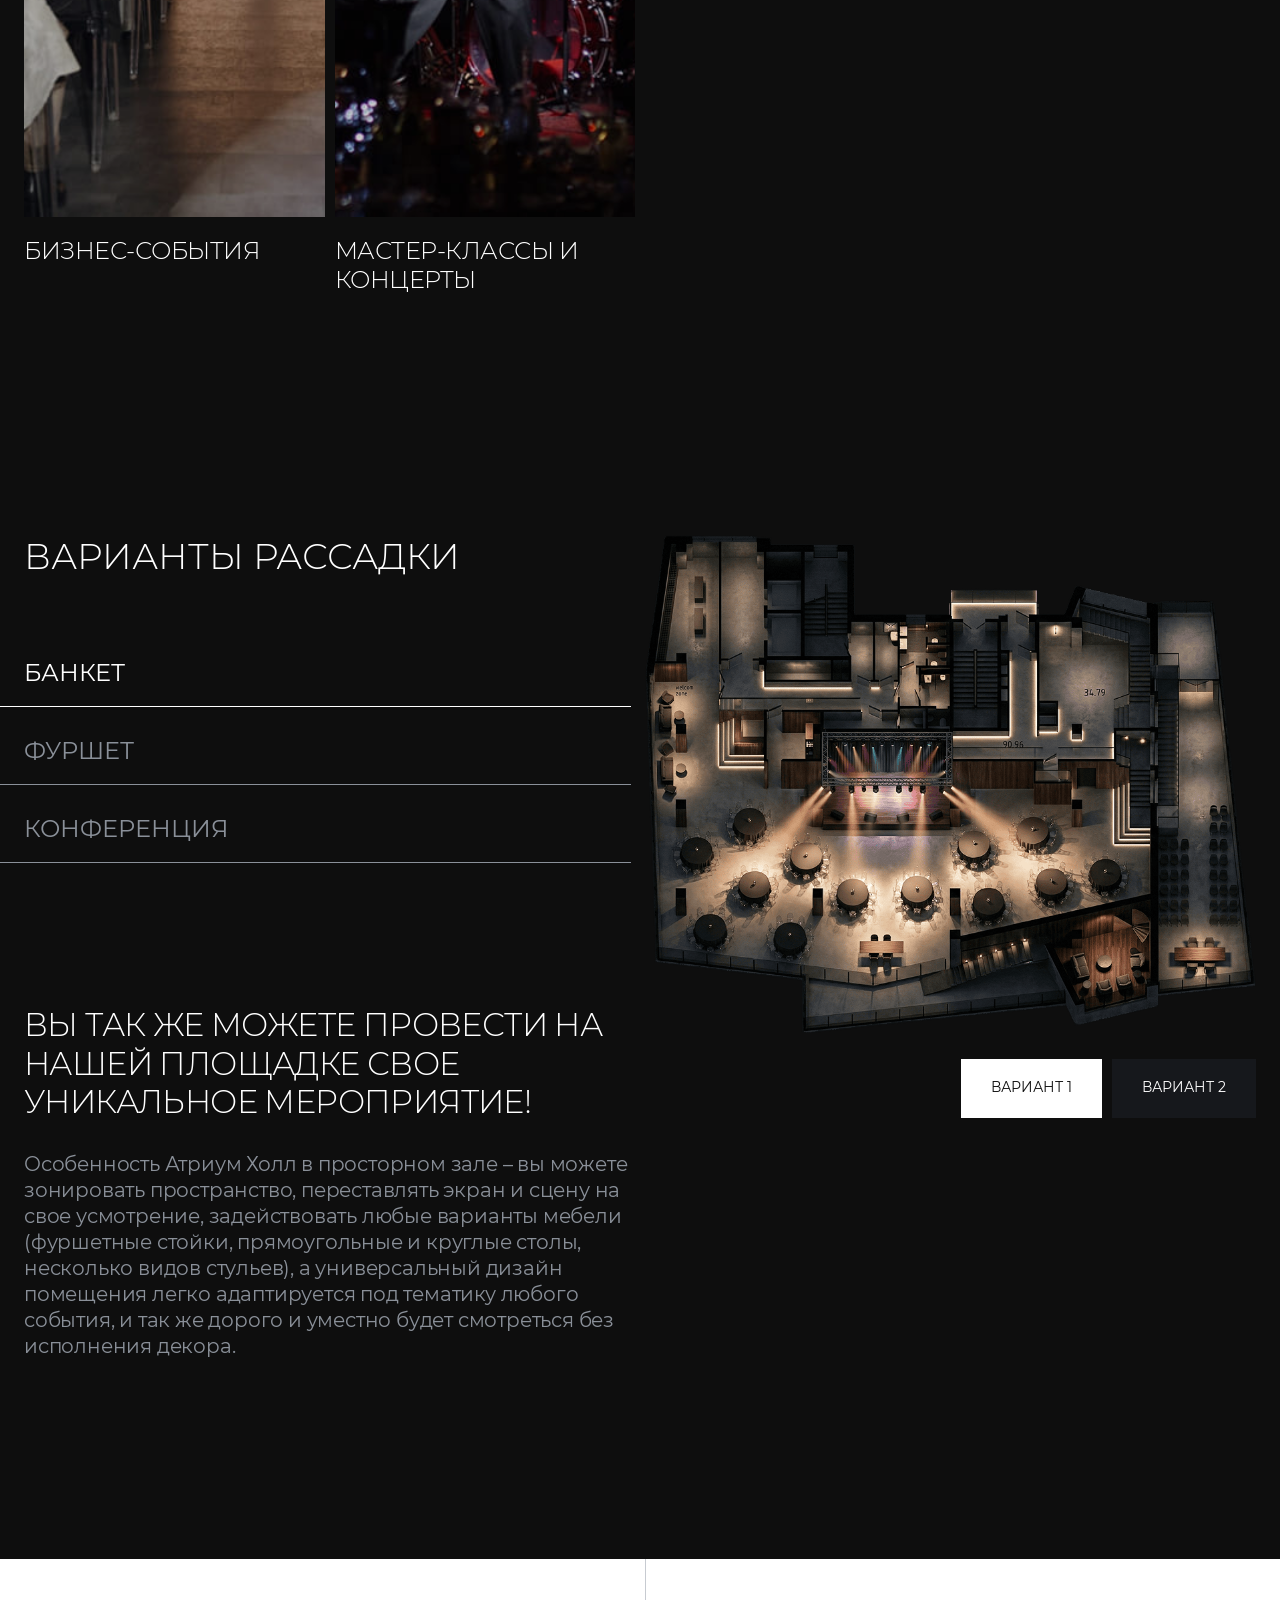
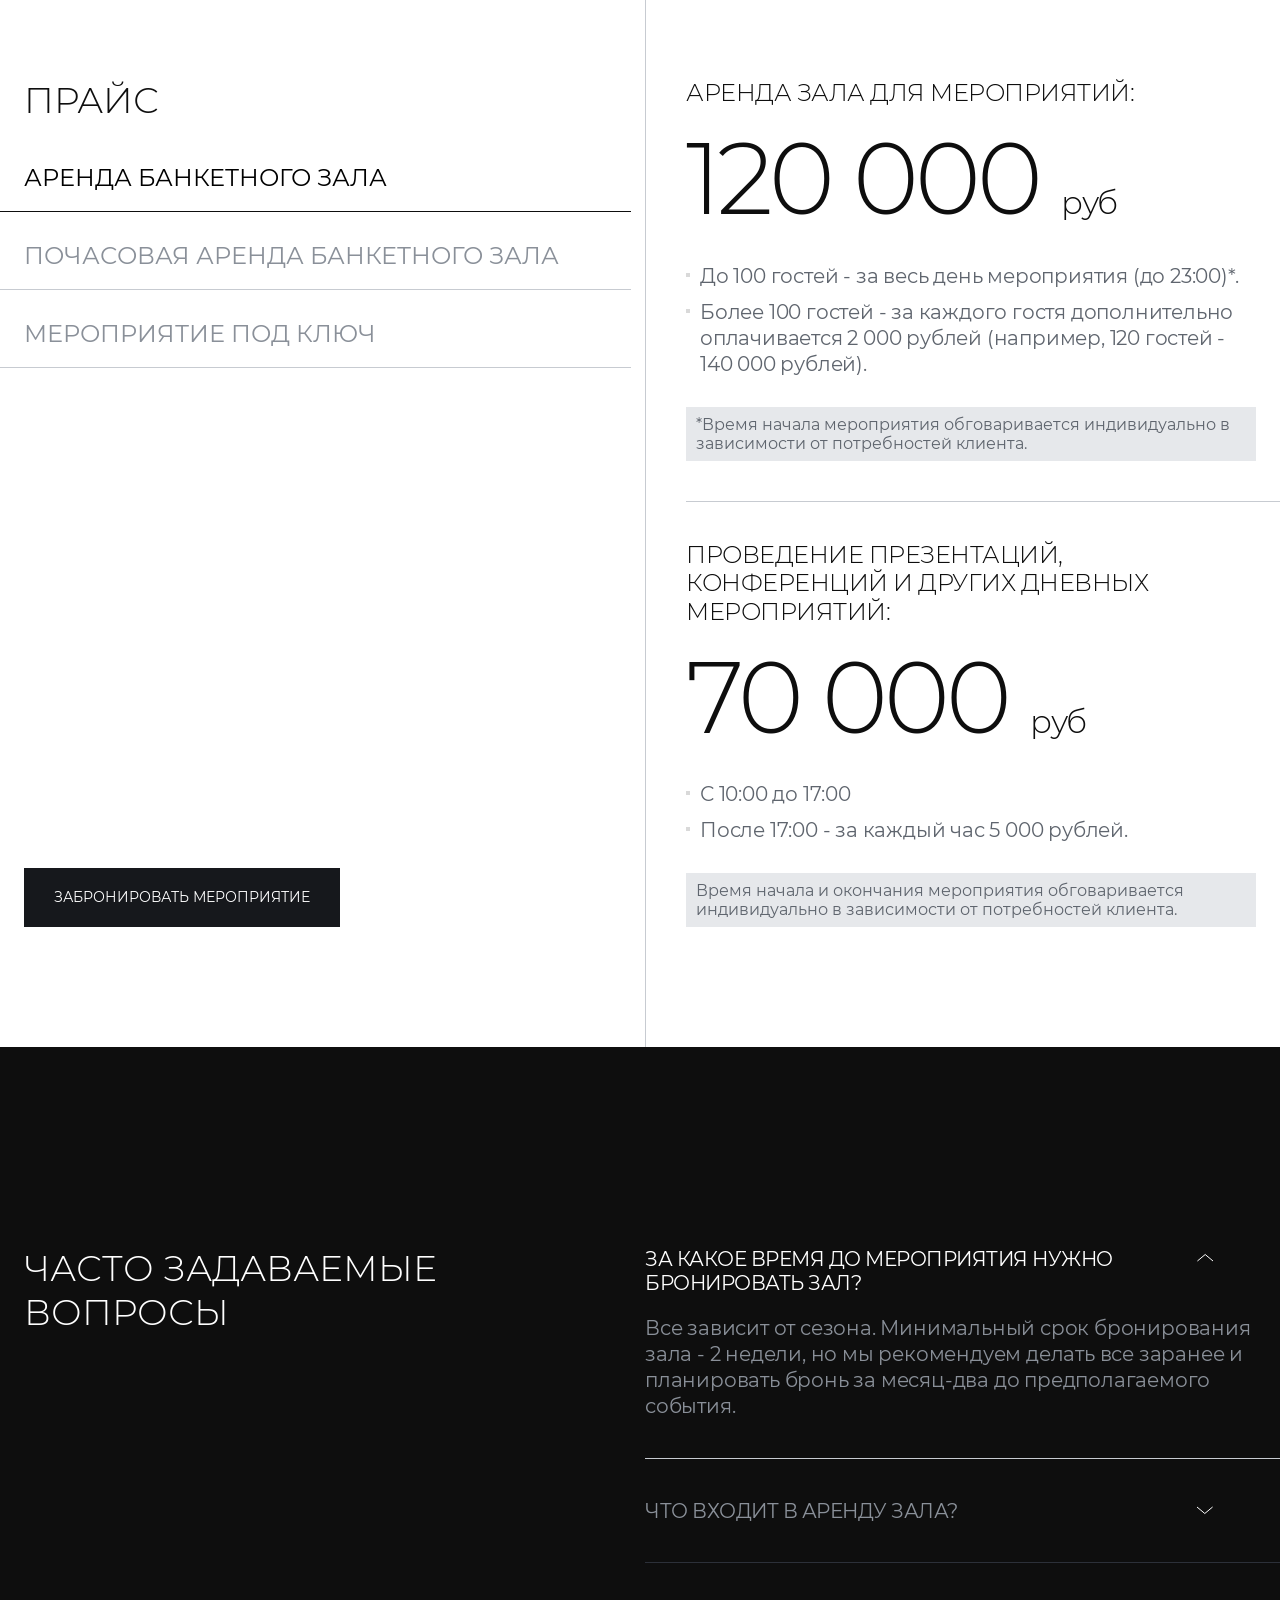
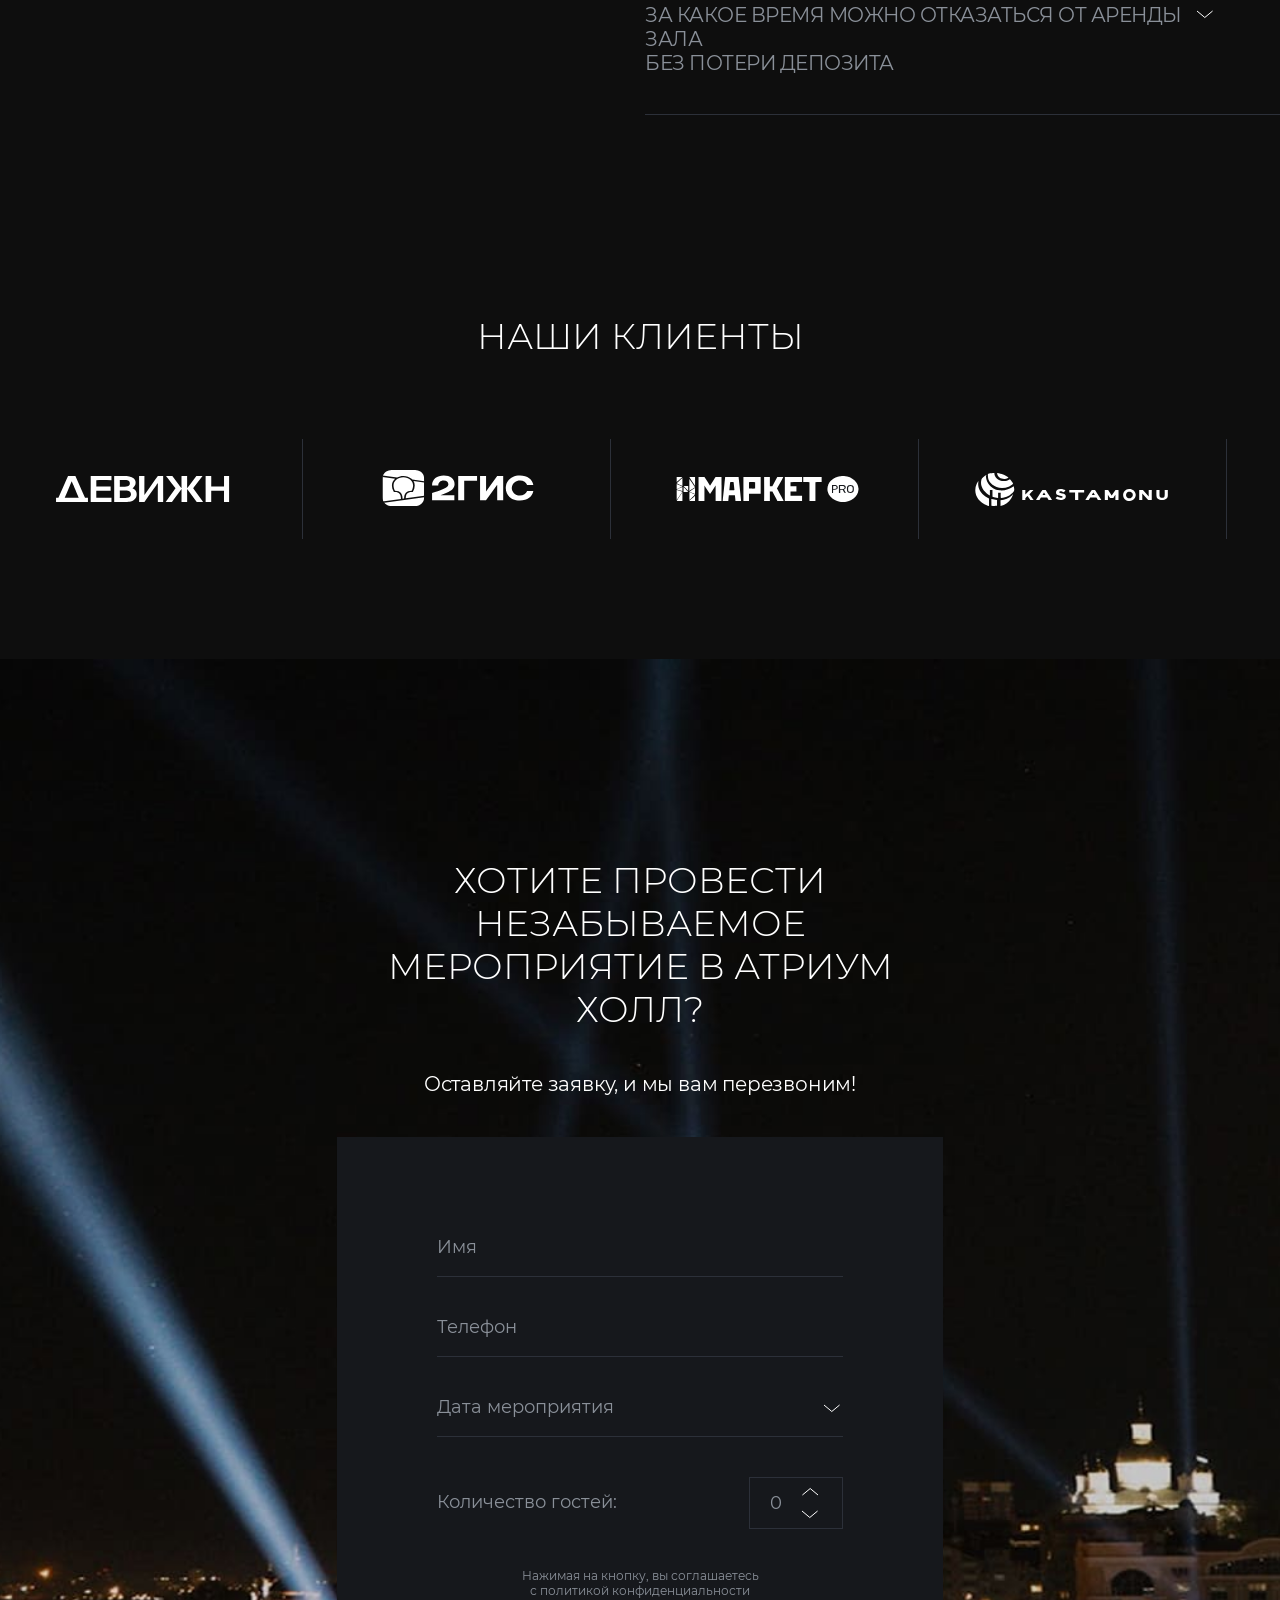
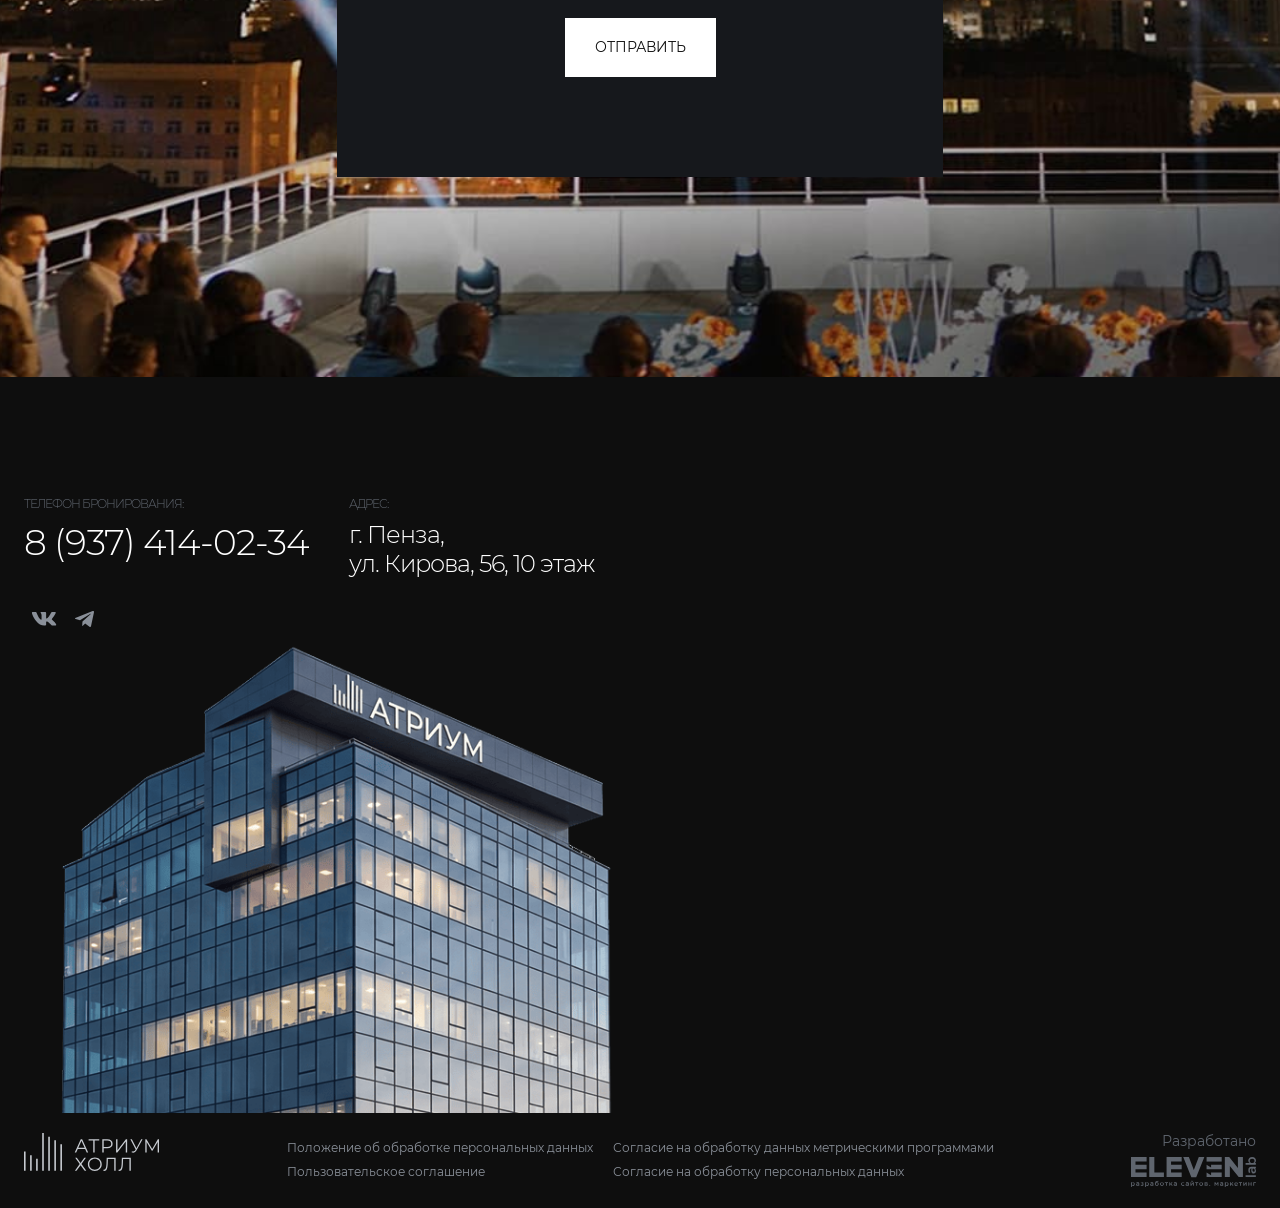
==== commit a45dc1ef: "edit1" ====
--- a/index.html
+++ b/index.html
@@ -64,32 +64,30 @@
           <h1>Атриум холл</h1>
           <div class="subtitle-text color-gray h3 mb-10">Создан впечатлять</div>
         </div>
-        <div class="col-12 mb-10 d-none d-lg-block">
+        <!-- <div class="col-12 mb-10 d-none d-lg-block">
           <a href="#" class="btn btn-dark btn-lg btn-book" data-bs-toggle="modal" data-bs-target="#callbackModal">
             <svg class="svg-icon btn-icon">
               <use xlink:href="img/sprite.svg#lock-icon"></use>
             </svg>
             <span>Забронировать</span>
           </a>
-        </div>
-
-        <div class="col-12">
-          <div class="video-wrapper w-100">
-            <div class="video-wrapper__text">Уникальная еvent-площадка премиум-класса</div>
-
+        </div> -->
+
+      
+       
+      </div>
+    </div>
+
+    <div class="video-wrapper w-100">
+           
             <video autoplay muted loop playsinline poster="img/video-preview.jpg" class="video-box">
               <source src="img/atrium-video.mp4" type="video/mp4">
             </video>
-          </div>
-        </div>
-
-        <div class="col-12 d-block d-lg-none">
-          <a href="#" class="btn btn-white btn-callback" data-bs-toggle="modal" data-bs-target="#callbackModal">
+ <div class="video-wrapper__text">Уникальная еvent-площадка премиум-класса</div>
+            <a href="#" class="btn btn-white btn-callback d-flex d-lg-none" data-bs-toggle="modal" data-bs-target="#callbackModal">
             <span>Оставить заявку</span>
           </a>
-        </div>
-      </div>
-    </div>
+          </div>
   </main>
 
   <section class="advantages">
@@ -994,6 +992,13 @@
     </div>
   </div>
 
+  <a href="#" class="btn btn-dark btn-lg btn-fixed-book" data-bs-toggle="modal" data-bs-target="#callbackModal">
+            <svg class="svg-icon btn-icon">
+              <use xlink:href="img/sprite.svg#lock-icon"></use>
+            </svg>
+            <span>Забронировать</span>
+          </a>
+
   <!-- add plugins js-->
   <script src="js/jquery.min.js"></script>
   <script src="js/bootstrap.bundle.min.js"></script>
--- a/css/main.css
+++ b/css/main.css
@@ -2,6 +2,13 @@
   margin-left: auto;
   position: sticky;
   top: 10px;
+}
+
+.btn-fixed-book {
+  position: fixed;
+  z-index: 5;
+  bottom: 24px;
+  right: 24px;
 }
 
 .home {
--- a/css/media.css
+++ b/css/media.css
@@ -274,7 +274,7 @@
   }
   .advantages-row {
     overflow-x: auto;
-    width: 100%;
+    width: calc(100% + 28px);
     -ms-flex-wrap: nowrap;
         flex-wrap: nowrap;
   }
@@ -317,14 +317,12 @@
   .video-wrapper__text {
     text-align: center;
     position: relative;
-    -webkit-box-ordinal-group: 2;
-        -ms-flex-order: 1;
-            order: 1;
     margin: 20px auto 40px;
     font-size: 28px;
     padding: 0;
-    max-width: 450px;
+    max-width: 490px;
     letter-spacing: -1.1px;
+    padding: 0 24px;
   }
   .advantages-scene {
     padding: 60px 0 100px;
@@ -547,9 +545,6 @@
     margin: 0 10px 0 0;
     font-size: 16px;
   }
-  .video-box {
-    height: 350px;
-  }
   .scene-section {
     padding: 106px 0;
   }
@@ -616,11 +611,17 @@
     max-width: none;
     width: calc(100% - 48px);
   }
+  .advantages .advantages-column {
+    min-width: 380px;
+  }
 }
 @media only screen and (max-width: 420px) {
   .ui-datepicker {
     max-width: 270px;
   }
+  .advantages .advantages-column {
+    min-width: 320px;
+  }
 }
 @media only screen and (max-width: 370px) {
   .benefits-row__content .h3 {
@@ -651,4 +652,7 @@
   .contacts-card a {
     font-size: 20px;
   }
+  .advantages .advantages-column {
+    min-width: 280px;
+  }
 }
